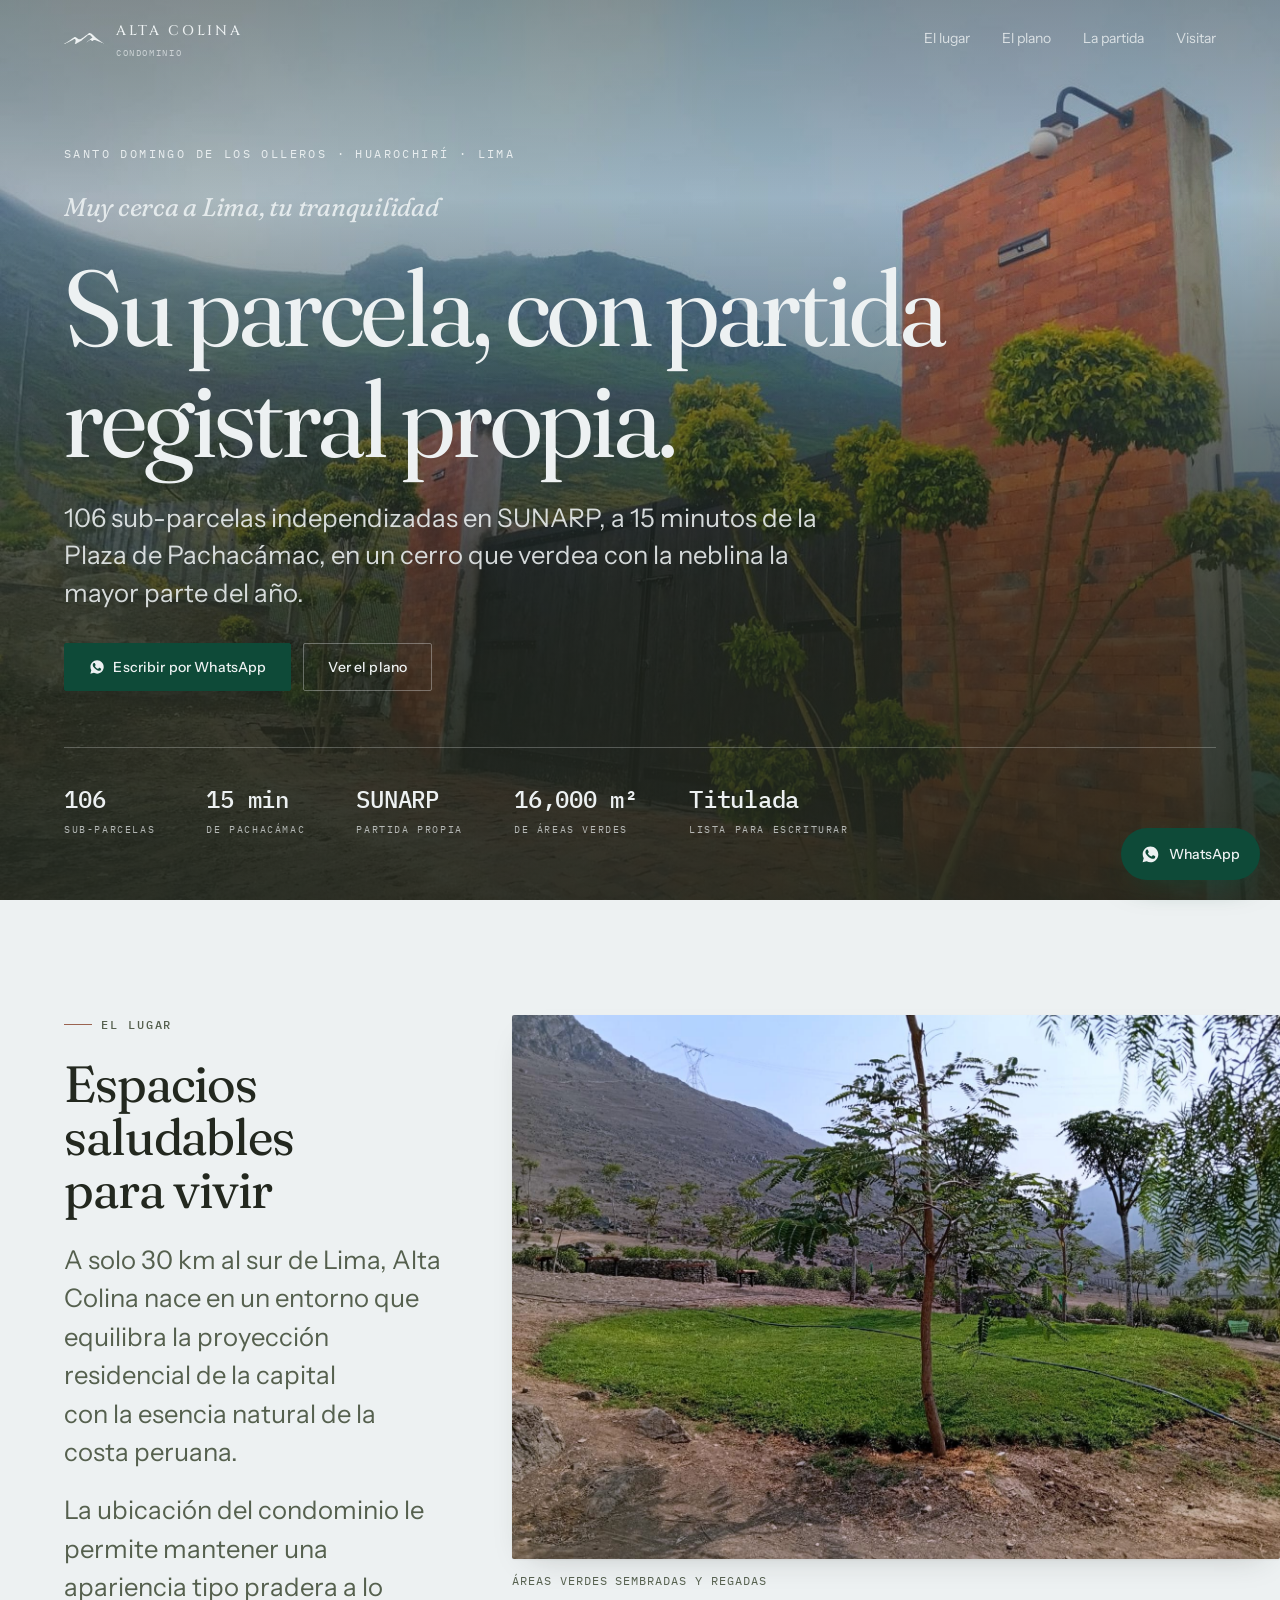
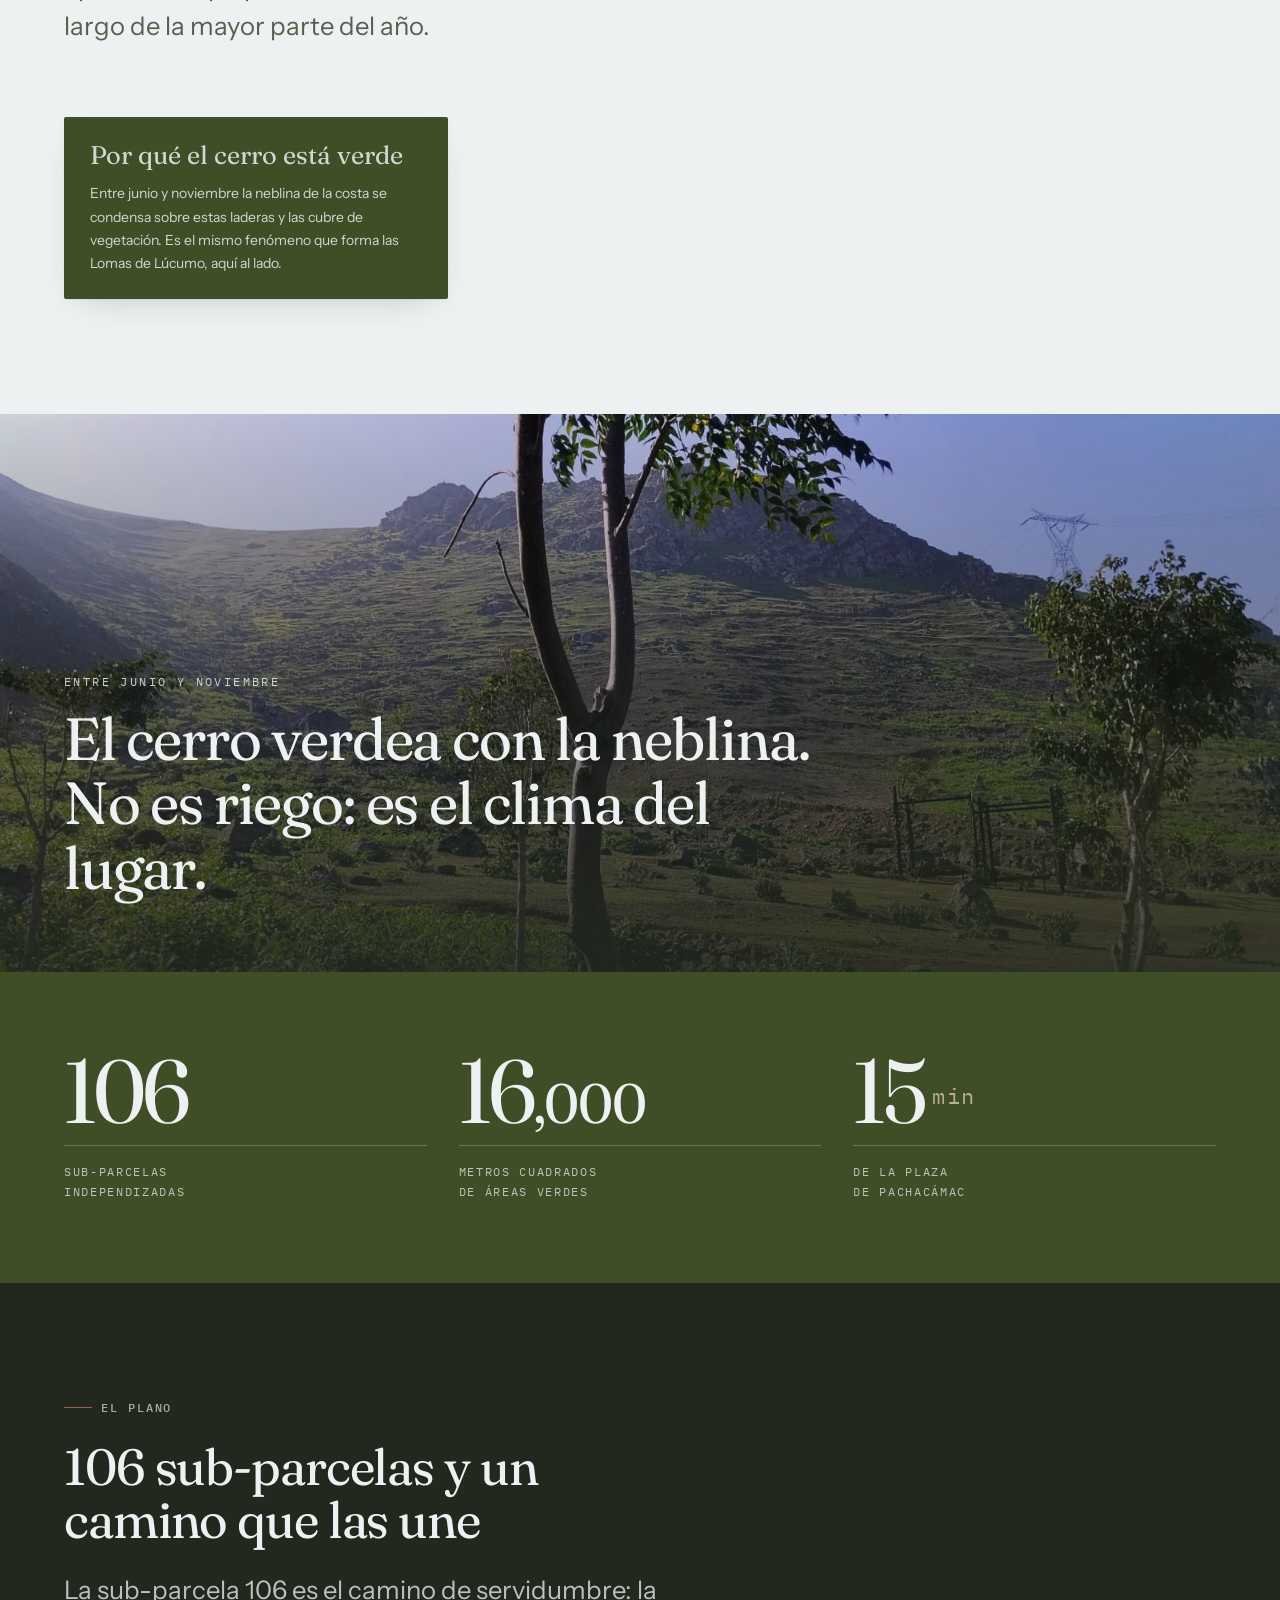
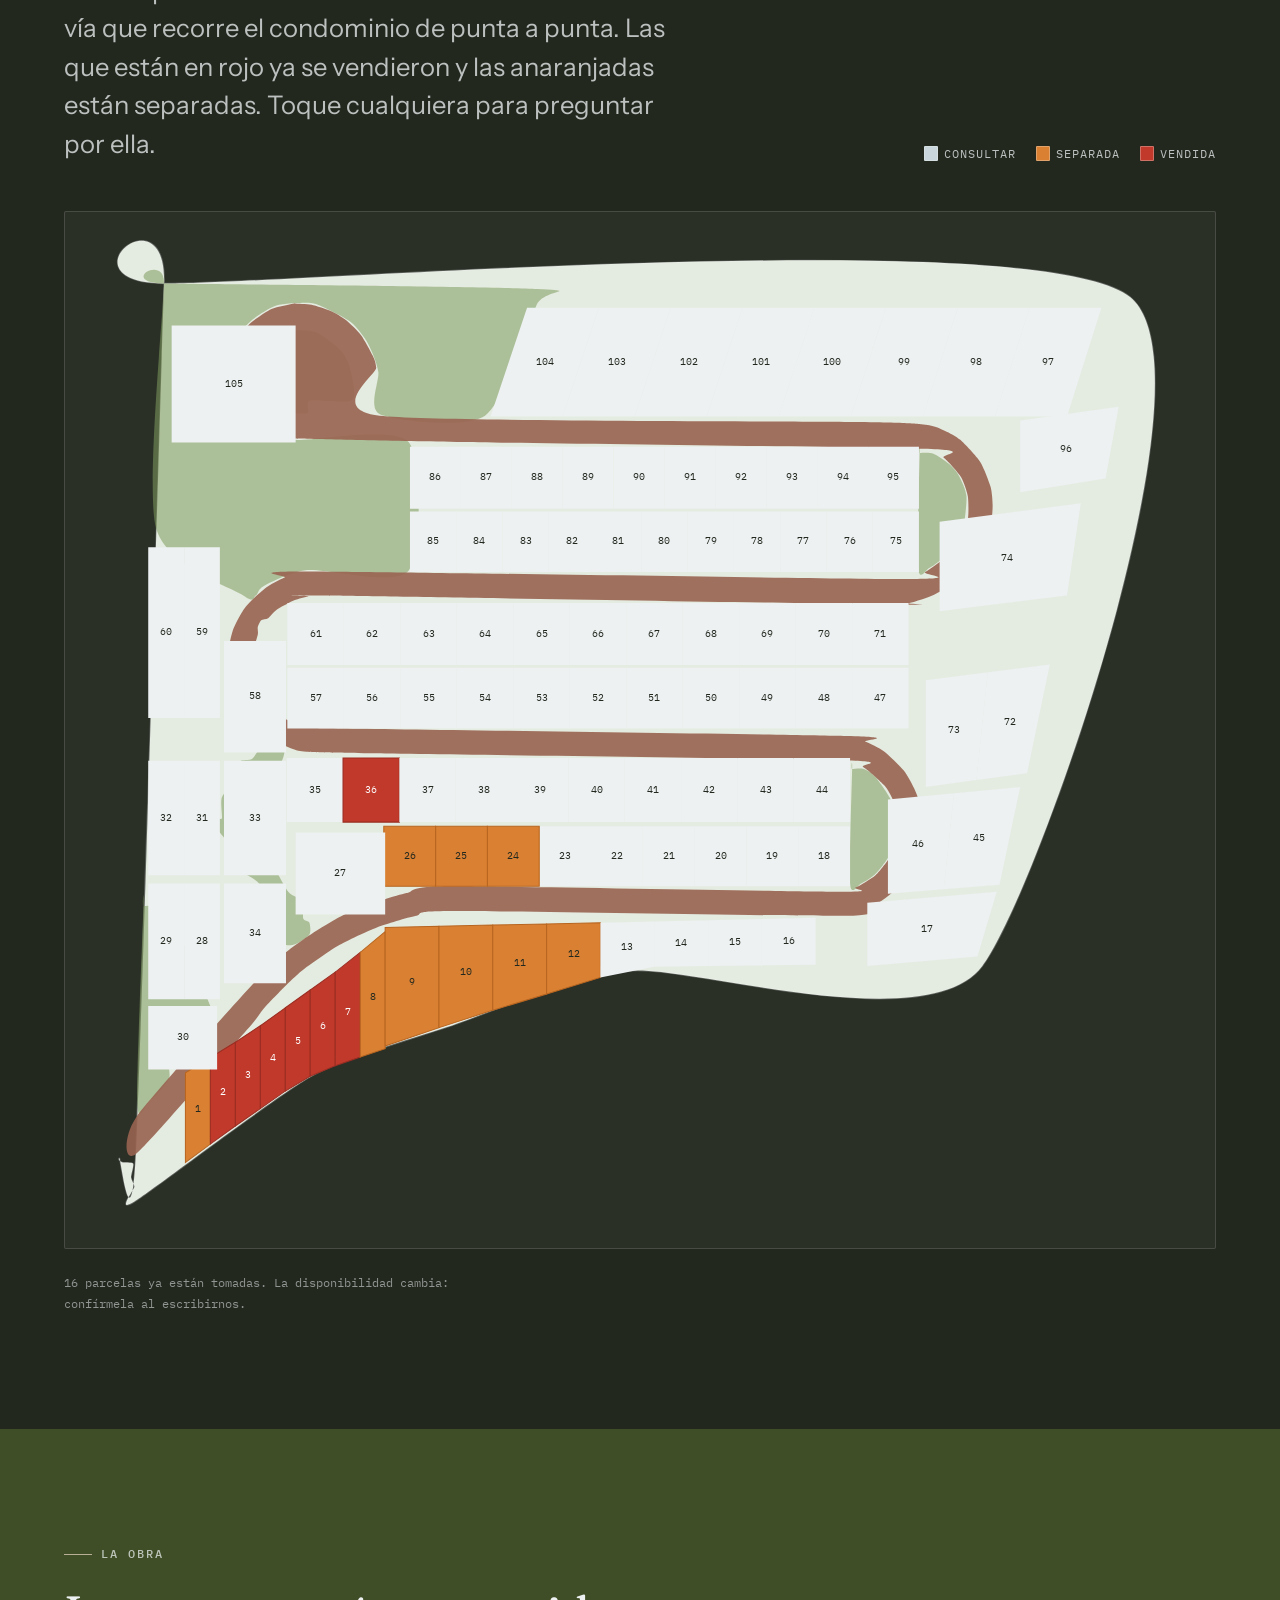
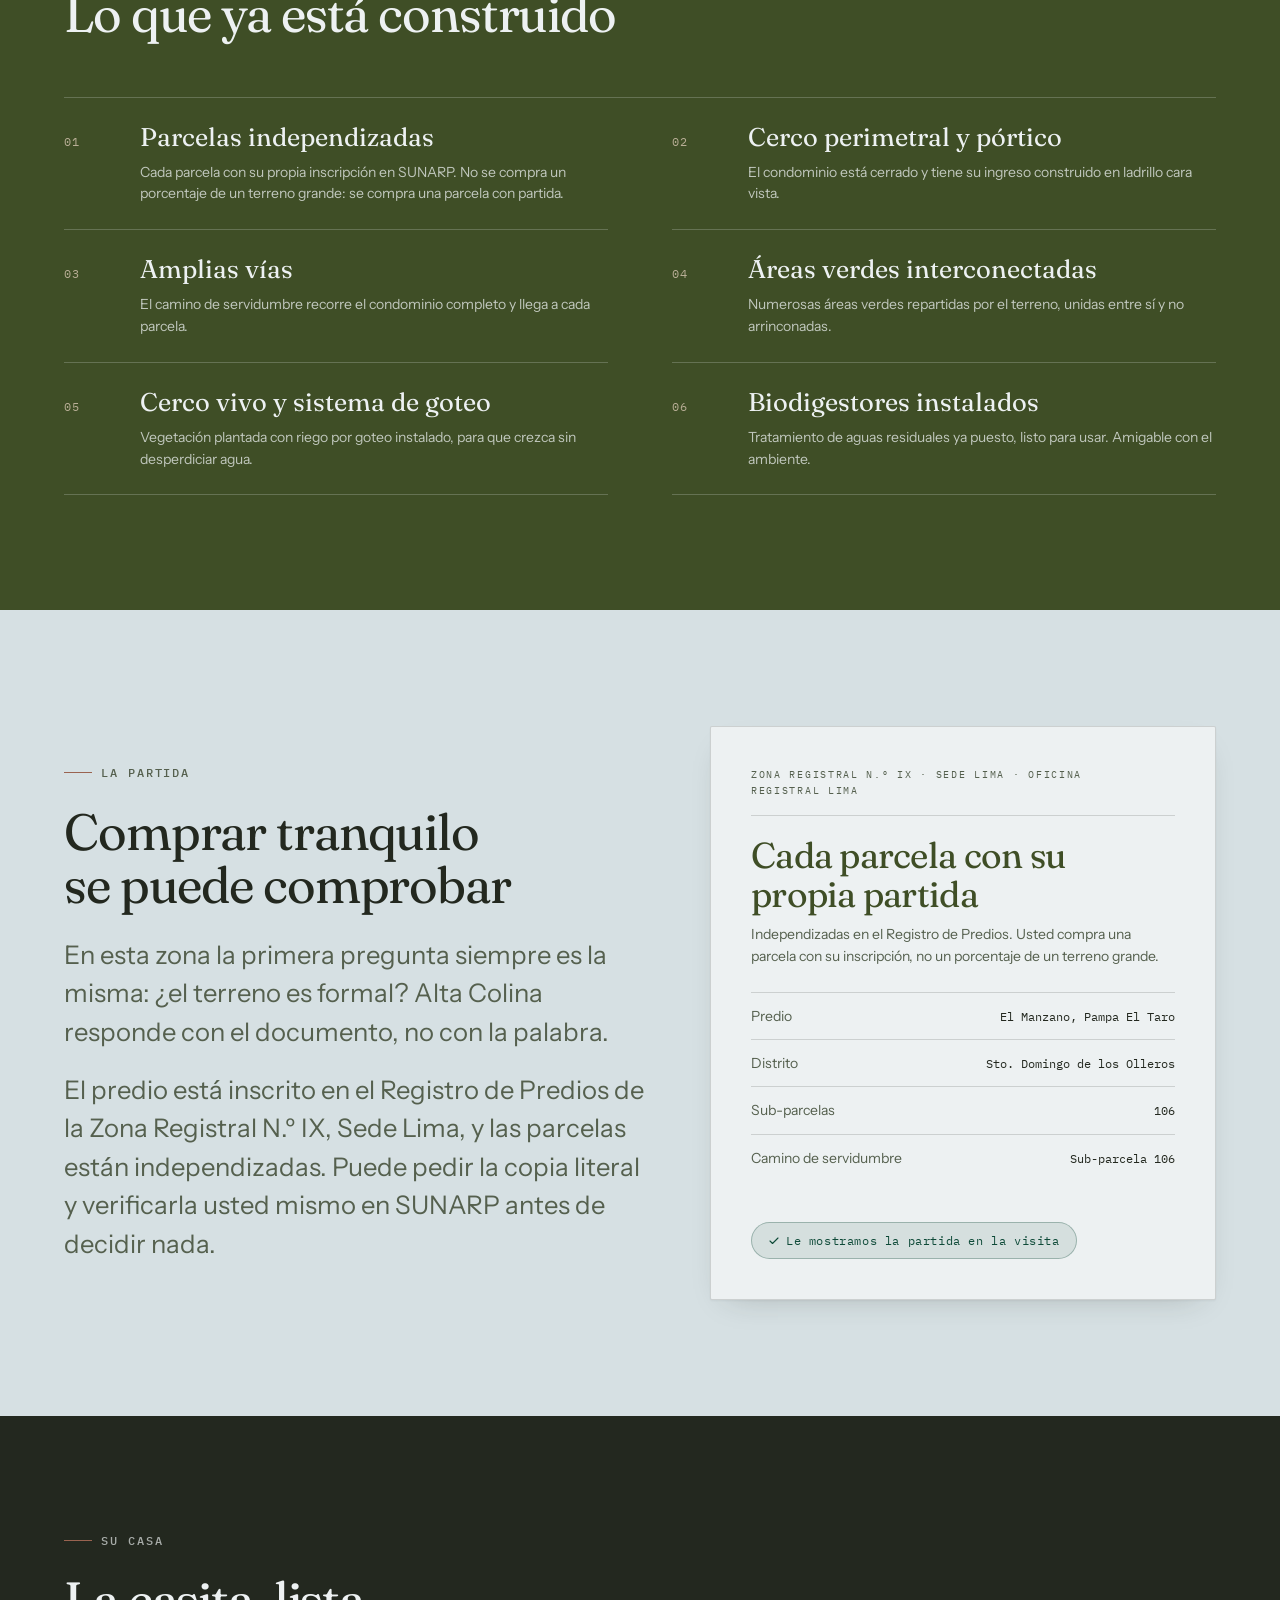
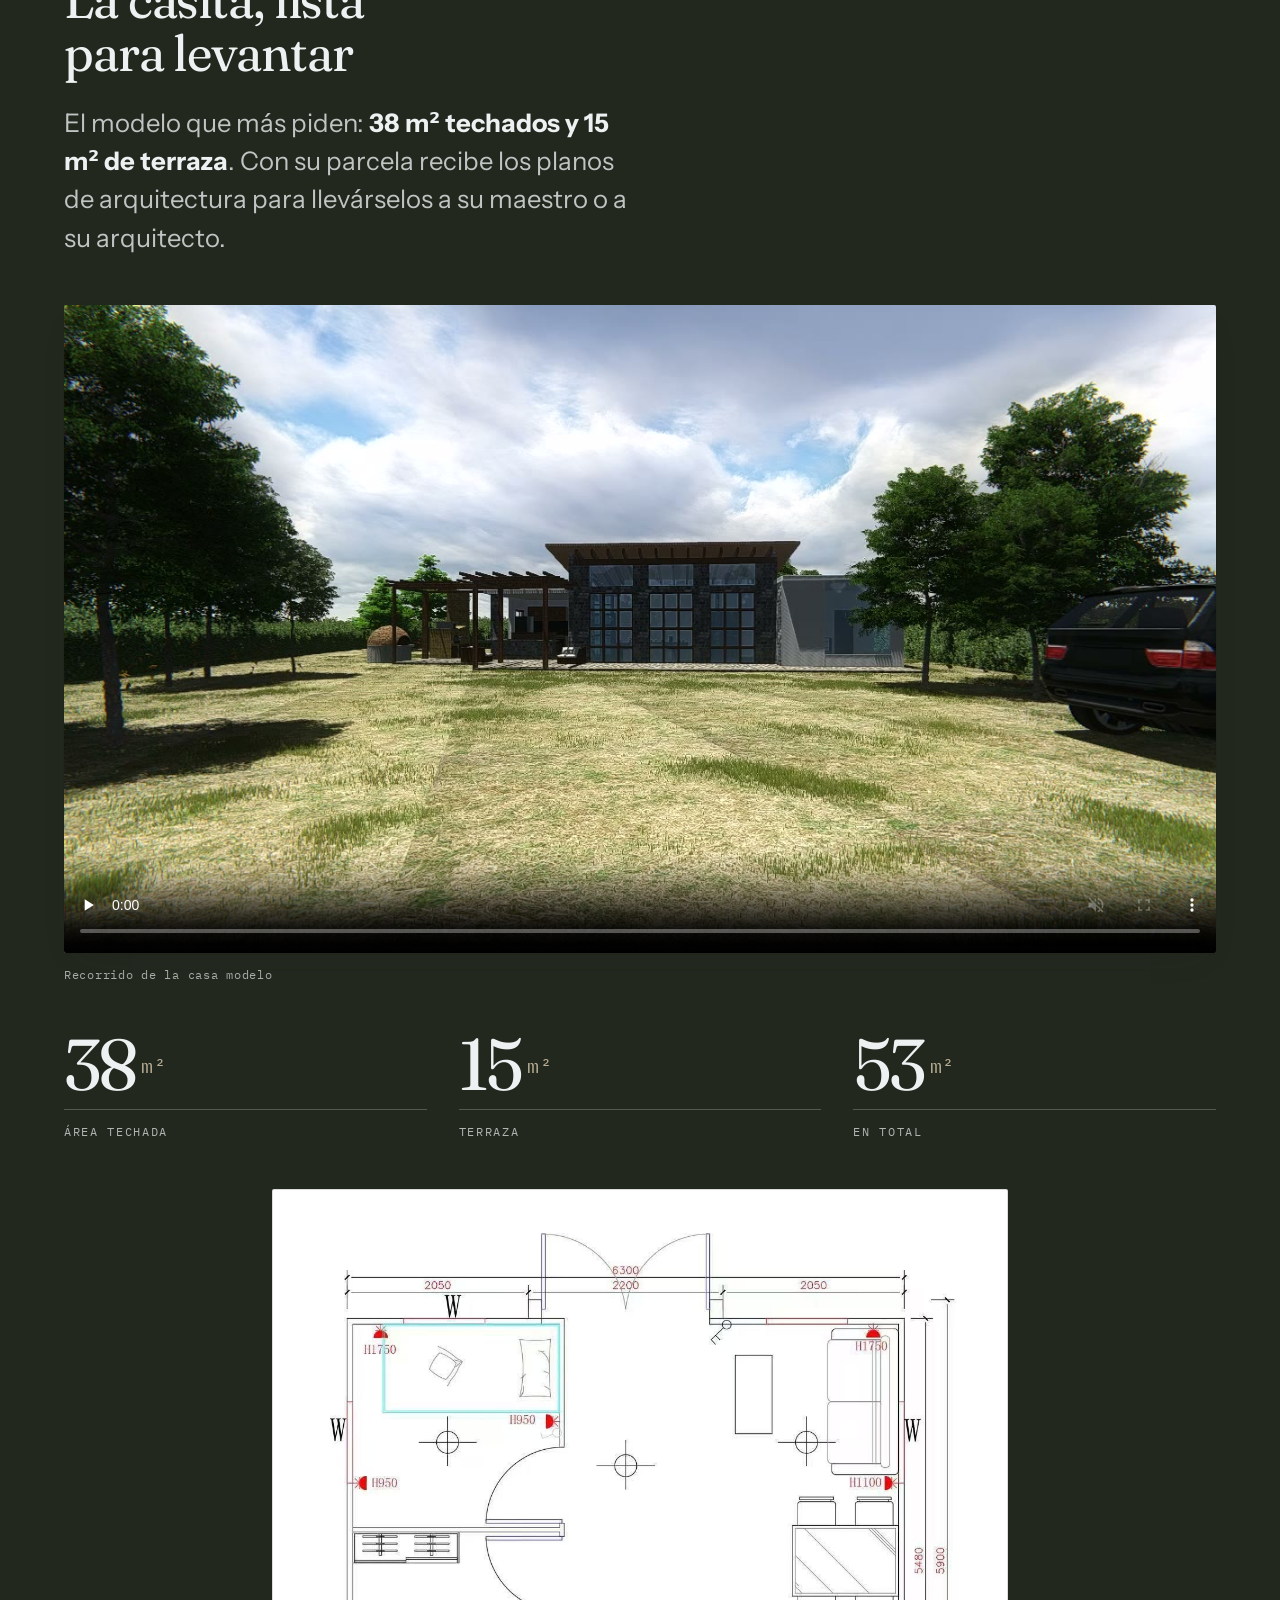
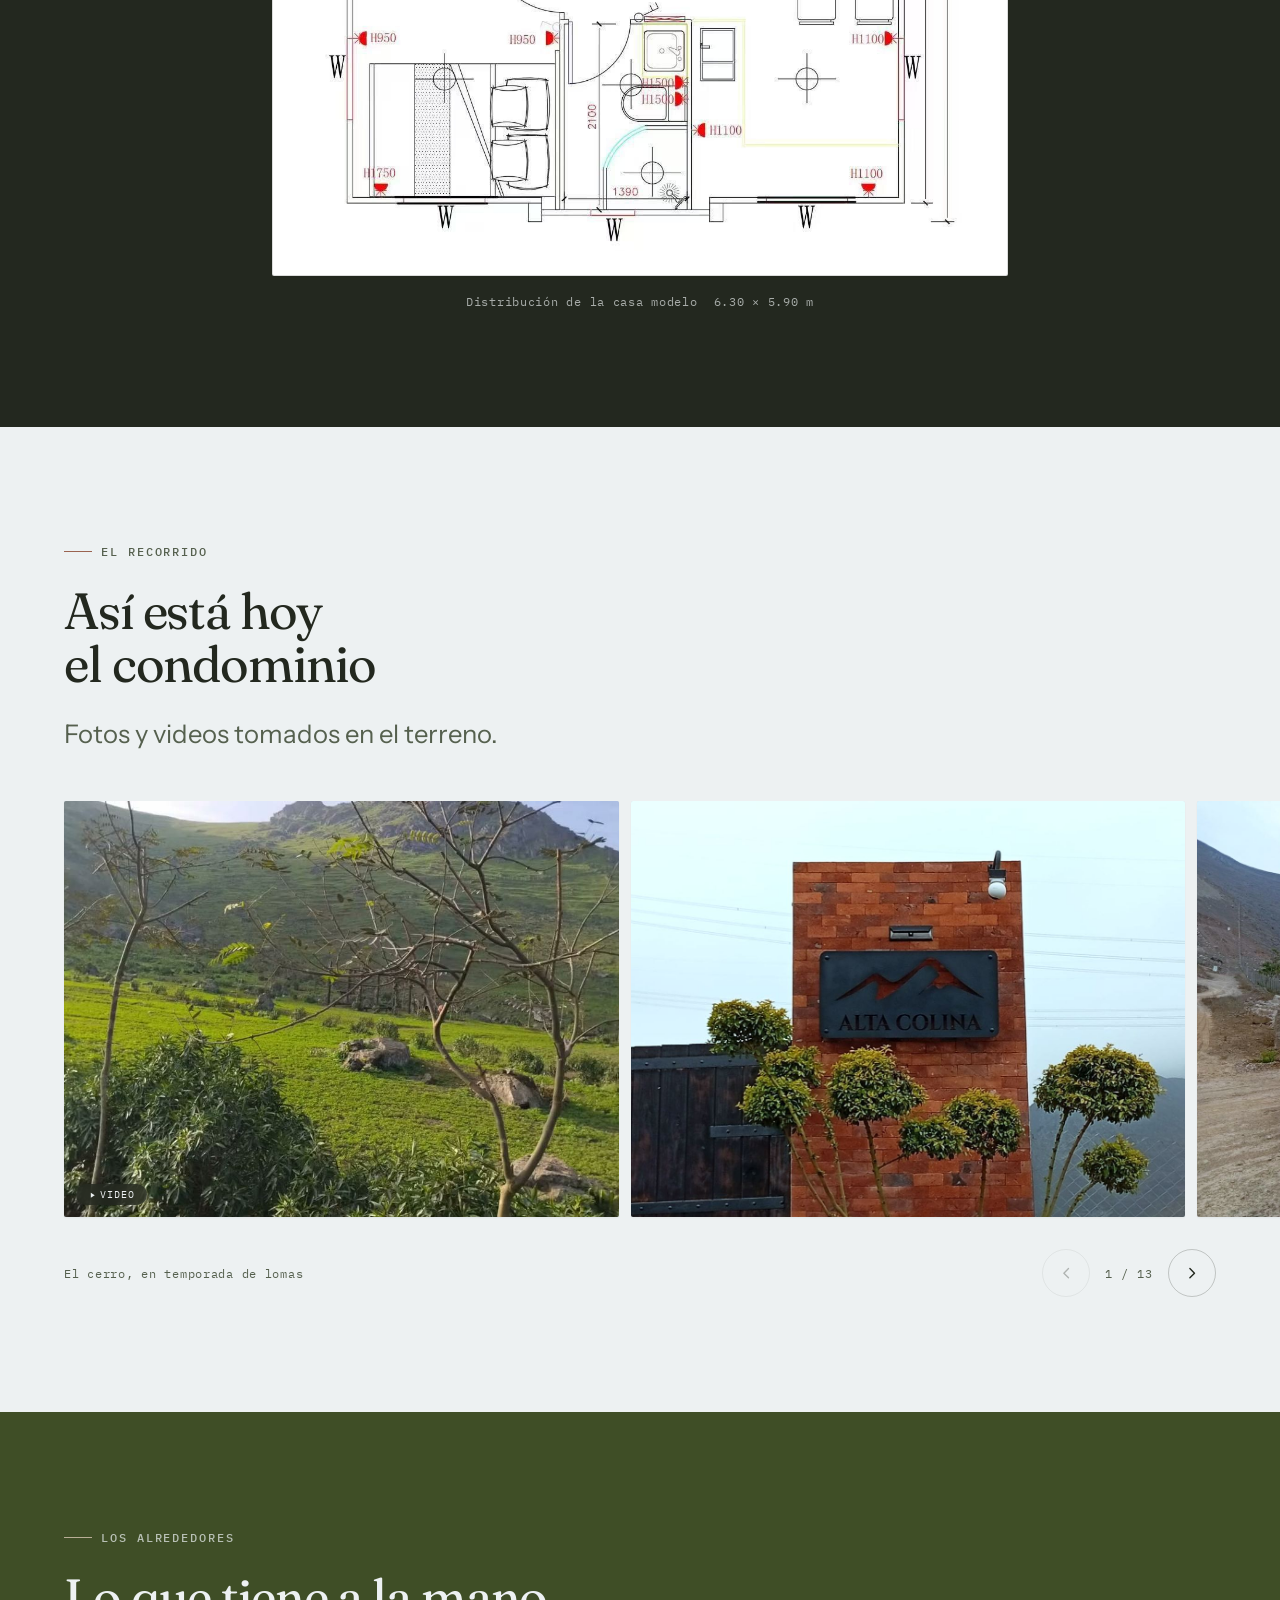
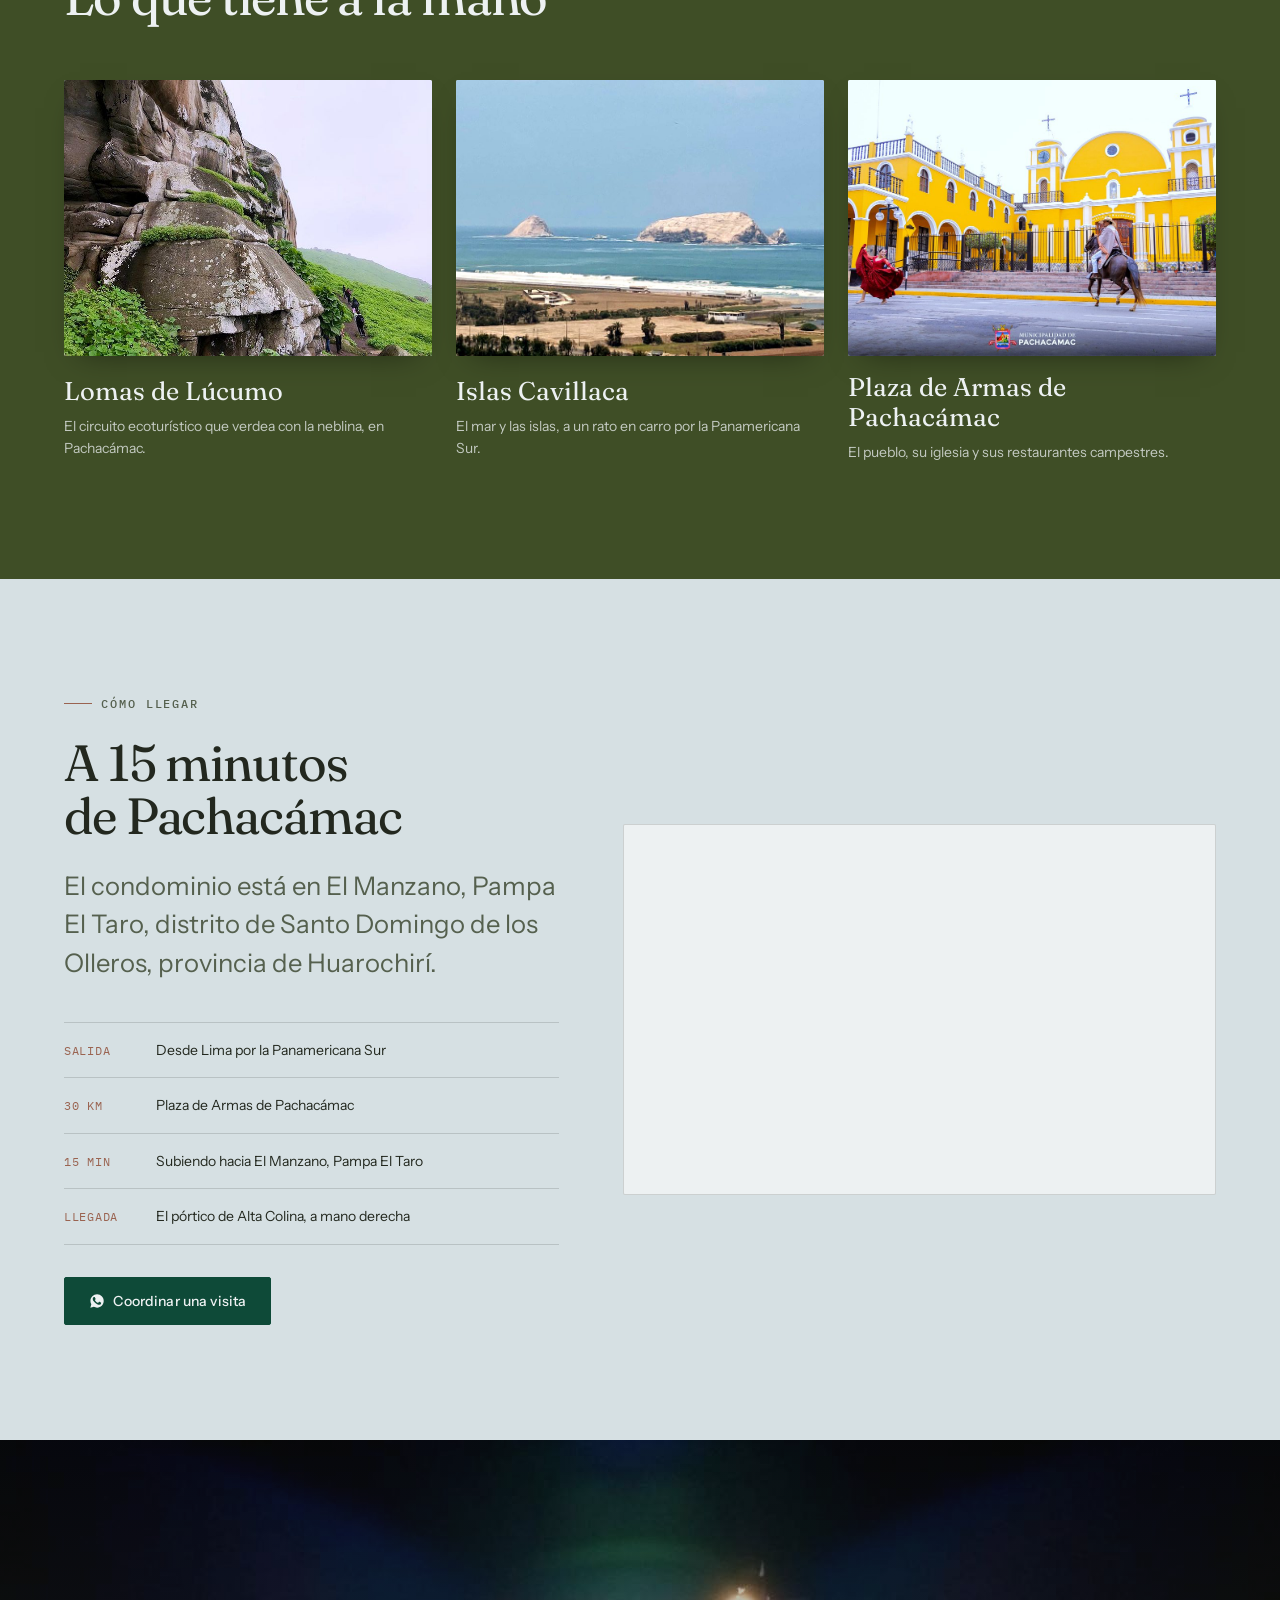
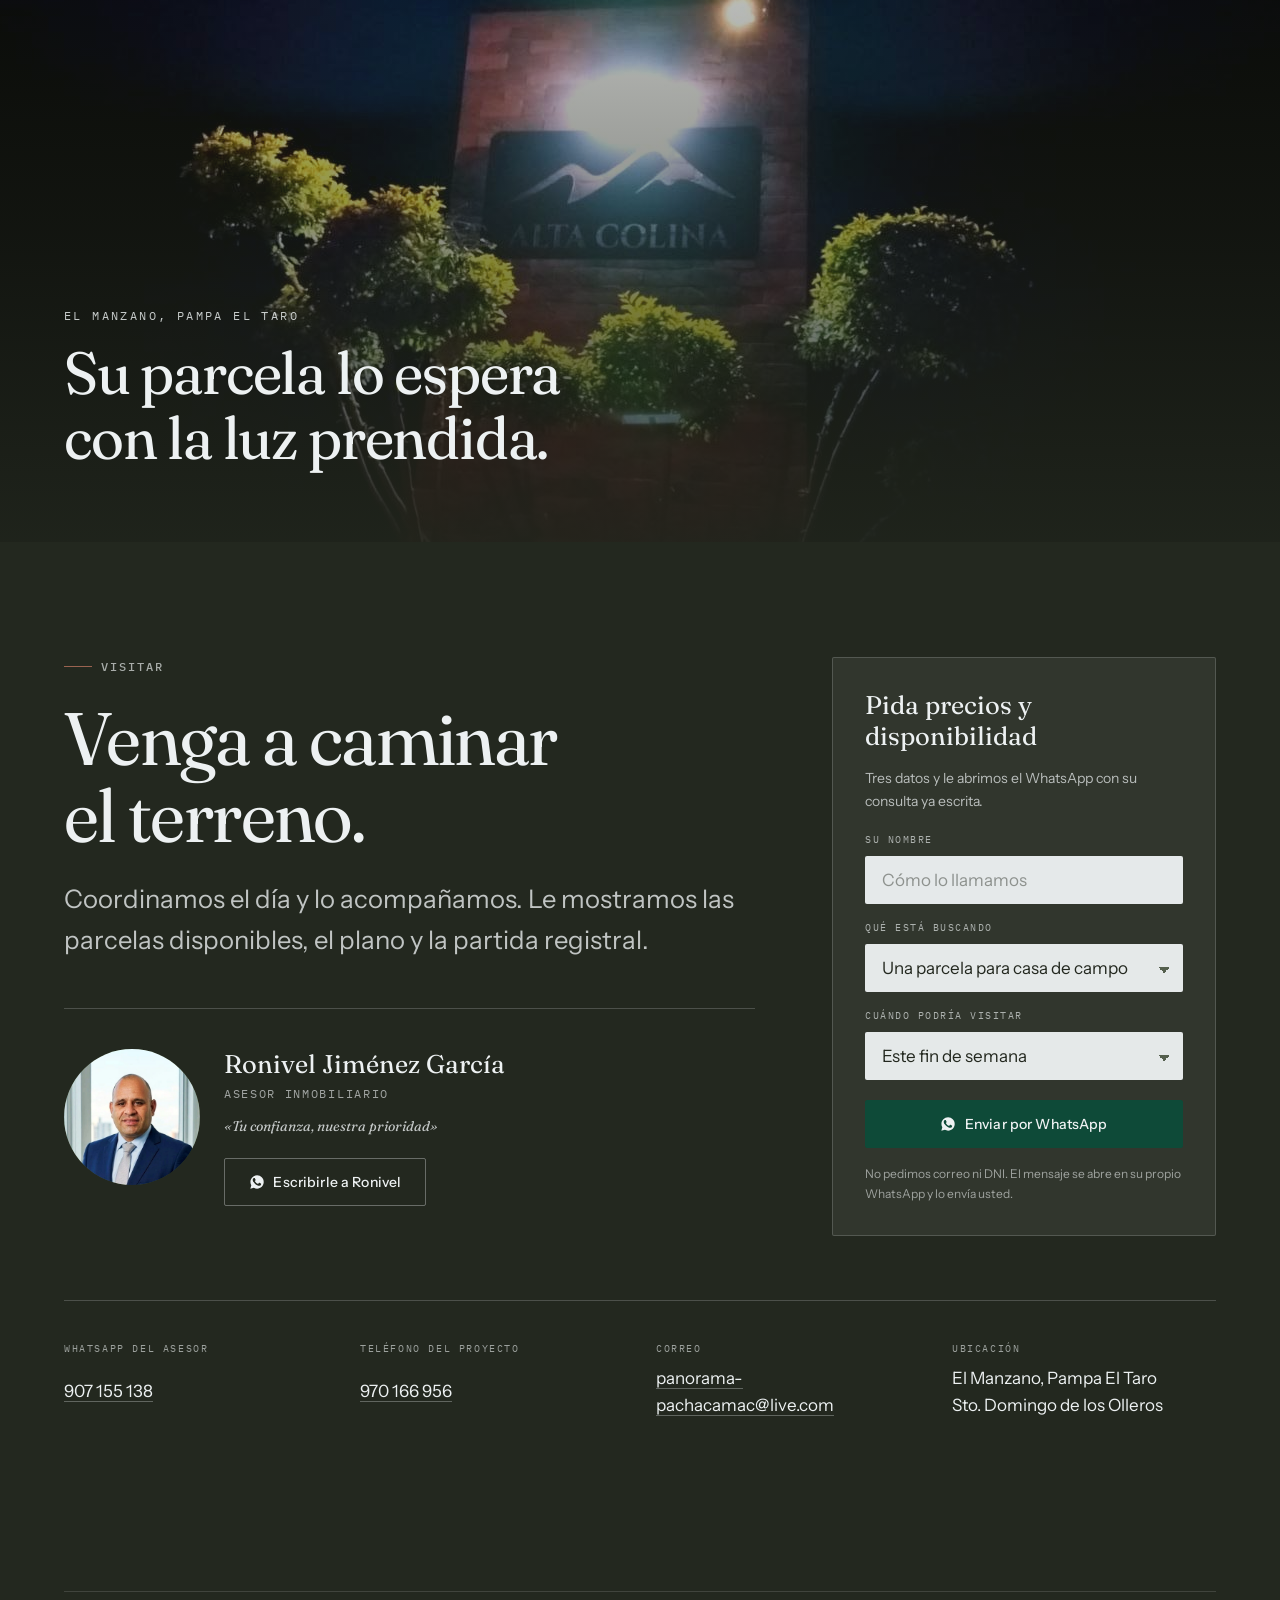
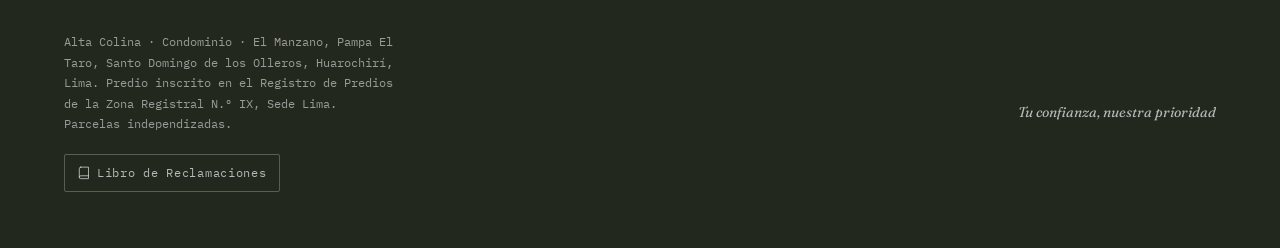
==== index.html @ dcd832ba "Tanda 0 del rediseno: nueve defectos que estaban en produccion Salieron de un analisis con 11 agente" ====
<!doctype html>
<html lang="es-PE">
<head>
<meta charset="utf-8">
<meta name="viewport" content="width=device-width, initial-scale=1">
<title>Alta Colina — Condominio · Parcelas a 15 minutos de Pachacámac</title>
<meta name="description" content="106 sub-parcelas independizadas en SUNARP, a 15 minutos de la Plaza de Pachacámac. Cerco perimetral, pórtico, áreas verdes, biodigestores y planos de arquitectura para su futura casa.">
<!-- OJO: cuando compren alta-colina.com y lo apunten aquí, cambiar estas cuatro
     direcciones y las del JSON-LD de abajo. Hoy el dominio no existe (no resuelve),
     y si apuntan ahí, al compartir el link no se ve la foto de vista previa. -->
<link rel="canonical" href="https://by0nder.github.io/alta-colina/">

<meta property="og:type" content="website">
<meta property="og:locale" content="es_PE">
<meta property="og:site_name" content="Alta Colina">
<meta property="og:title" content="Alta Colina — Su parcela con partida registral propia">
<meta property="og:description" content="106 sub-parcelas independizadas en SUNARP, a 15 minutos de la Plaza de Pachacámac. Cerco perimetral, pórtico, áreas verdes y biodigestores instalados.">
<meta property="og:url" content="https://by0nder.github.io/alta-colina/">
<meta property="og:image" content="https://by0nder.github.io/alta-colina/material/web/proyecto-portico-entrada.jpg">
<meta property="og:image:width" content="1440">
<meta property="og:image:height" content="1084">
<meta property="og:image:alt" content="Pórtico de ladrillo del condominio Alta Colina con el cerro verde de fondo">
<meta name="twitter:card" content="summary_large_image">

<link rel="icon" href="data:image/svg+xml,%3Csvg xmlns='http://www.w3.org/2000/svg' viewBox='0 0 32 32'%3E%3Crect width='32' height='32' fill='%230E4A38'/%3E%3Cpath d='M3 23 L11 12 L15 17 L21 8 L29 23 Z' fill='%23EDF1F2'/%3E%3C/svg%3E">

<link rel="preconnect" href="https://fonts.googleapis.com">
<link rel="preconnect" href="https://fonts.gstatic.com" crossorigin>
<link rel="stylesheet" href="https://fonts.googleapis.com/css2?family=Fraunces:opsz,wght,SOFT,WONK@9..144,400,0..100,0..1&family=Instrument+Sans:wght@400;500;600&family=IBM+Plex+Mono:wght@400;500&display=swap">
<link rel="stylesheet" href="https://fonts.googleapis.com/css2?family=Cinzel:wght@500&text=ALTCOIN%20&display=swap">
<link rel="stylesheet" href="assets/estilos.css">
</head>
<body>

<a class="saltar" href="#contenido">Saltar al contenido</a>

<header class="cabecera" id="cabecera">
  <a class="marca" href="#inicio">
    <span class="marca__cerro"><svg xmlns="http://www.w3.org/2000/svg" viewBox="0 0 984 271" fill="currentColor" aria-hidden="true" focusable="false"><path d="M626.0,0.0 C627.4,0.0 631.4,-0.6 635.0,0.0 C638.6,0.6 645.4,2.2 650.0,4.0 C654.6,5.8 662.2,9.9 666.0,12.0 C669.8,14.1 670.0,14.2 675.0,18.0 C680.0,21.8 688.5,27.7 699.0,37.0 C709.5,46.3 729.9,66.5 745.0,80.0 C760.1,93.5 779.5,110.8 800.0,127.0 C820.5,143.2 854.7,168.8 882.0,188.0 C909.3,207.2 967.1,244.8 982.0,255.0 C996.9,265.2 981.6,255.9 981.0,256.0 C980.4,256.1 981.8,257.1 978.0,256.0 C974.2,254.9 959.8,250.4 956.0,249.0 C952.2,247.6 955.9,248.1 953.0,247.0 C950.1,245.9 940.0,243.2 937.0,242.0 C934.0,240.8 933.8,239.3 933.0,239.0 C932.2,238.7 934.1,240.8 932.0,240.0 C929.9,239.2 921.7,235.1 919.0,234.0 C916.3,232.9 931.9,240.5 914.0,233.0 C896.1,225.5 820.5,192.6 800.0,184.0 C779.5,175.4 781.5,177.3 777.0,176.0 C772.5,174.7 771.4,175.4 770.0,175.0 C768.6,174.6 768.5,173.2 768.0,173.0 C767.5,172.8 768.8,174.3 767.0,174.0 C765.2,173.7 760.2,171.4 756.0,171.0 C751.8,170.6 742.0,170.8 739.0,171.0 C736.0,171.2 738.1,170.9 736.0,172.0 C733.9,173.1 728.8,175.2 725.0,178.0 C721.2,180.8 714.9,188.3 711.0,191.0 C707.1,193.7 702.1,195.2 699.0,196.0 C695.9,196.8 692.4,196.4 690.0,196.0 C687.6,195.6 686.9,196.0 683.0,193.0 C679.1,190.0 667.8,179.0 664.0,176.0 C660.2,173.0 659.6,173.6 658.0,173.0 C656.4,172.4 655.1,172.0 653.0,172.0 C650.9,172.0 647.5,171.8 644.0,173.0 C640.5,174.2 639.5,173.7 630.0,180.0 C620.5,186.3 591.4,207.8 581.0,215.0 C570.6,222.2 565.4,225.4 561.0,228.0 C556.6,230.6 534.9,246.9 552.0,232.0 C569.1,217.2 654.8,145.5 675.0,129.0 C695.2,112.5 684.0,124.2 687.0,122.0 C690.0,119.8 693.8,115.8 695.0,114.0 C696.2,112.2 696.6,112.8 695.0,110.0 C693.4,107.2 687.9,99.8 684.0,95.0 C680.1,90.2 674.4,83.7 669.0,78.0 C663.6,72.3 652.4,60.9 648.0,57.0 C643.6,53.1 643.0,53.3 640.0,52.0 C637.0,50.6 632.4,48.6 628.0,48.0 C623.6,47.4 616.1,47.2 611.0,48.0 C605.9,48.8 598.0,51.5 594.0,53.0 C590.0,54.5 588.5,55.3 584.0,58.0 C579.5,60.7 571.5,65.3 564.0,71.0 C556.5,76.7 544.2,87.0 534.0,96.0 C523.8,105.0 510.0,119.0 496.0,131.0 C482.1,143.0 452.9,166.6 441.0,176.0 C429.1,185.4 424.6,188.6 417.0,194.0 C409.4,199.4 399.9,205.8 390.0,212.0 C380.1,218.2 360.9,229.6 351.0,235.0 C341.1,240.4 328.4,245.8 324.0,248.0 C319.6,250.2 326.9,247.8 322.0,250.0 C317.1,252.2 299.4,260.0 291.0,263.0 C282.6,266.0 268.6,272.4 266.0,270.0 C263.4,267.6 272.8,250.9 274.0,247.0 C275.2,243.1 272.6,248.8 274.0,244.0 C275.4,239.2 281.4,221.9 283.0,215.0 C284.6,208.1 284.6,200.7 285.0,198.0 C285.4,195.3 285.9,200.2 286.0,197.0 C286.1,193.8 286.4,181.9 286.0,177.0 C285.6,172.1 284.1,167.0 283.0,164.0 C281.9,161.0 281.1,159.4 279.0,157.0 C276.9,154.6 271.6,149.7 269.0,148.0 C266.4,146.3 263.9,146.3 262.0,146.0 C260.1,145.7 259.3,145.2 256.0,146.0 C252.7,146.8 245.7,148.3 240.0,151.0 C234.3,153.7 226.2,158.8 218.0,164.0 C209.8,169.2 198.7,177.9 185.0,186.0 C171.3,194.1 136.0,213.2 127.0,218.0 C118.0,222.8 125.6,217.7 125.0,218.0 C124.4,218.3 125.4,218.8 123.0,220.0 C120.6,221.2 111.4,224.8 109.0,226.0 C106.6,227.2 107.6,227.7 107.0,228.0 C106.4,228.3 109.5,225.9 105.0,228.0 C100.5,230.1 86.3,237.8 77.0,242.0 C67.7,246.2 52.2,252.6 43.0,256.0 C33.9,259.4 22.5,263.2 16.0,265.0 C9.5,266.8 -2.2,270.7 0.0,268.0 C2.2,265.3 10.6,259.9 31.0,247.0 C51.4,234.1 104.1,202.7 136.0,182.0 C167.9,161.3 225.8,121.0 244.0,109.0 C262.1,97.0 252.5,103.2 257.0,102.0 C261.5,100.8 269.4,100.4 274.0,101.0 C278.6,101.6 282.8,103.5 288.0,106.0 C293.2,108.5 299.2,111.5 309.0,118.0 C318.8,124.4 344.6,143.6 353.0,149.0 C361.4,154.4 361.7,152.9 365.0,154.0 C368.3,155.1 372.0,155.7 375.0,156.0 C378.0,156.3 381.2,156.4 385.0,156.0 C388.8,155.6 397.3,153.8 400.0,153.0 C402.7,152.2 401.8,151.4 403.0,151.0 C404.2,150.6 403.2,152.2 408.0,150.0 C412.8,147.8 421.5,144.4 435.0,136.0 C448.5,127.6 479.9,106.8 498.0,94.0 C516.1,81.2 540.2,63.3 556.0,51.0 C571.8,38.7 594.1,19.0 603.0,12.0 C611.9,4.9 611.5,5.8 615.0,4.0 C618.5,2.2 624.4,0.6 626.0,0.0 C627.6,-0.6 624.6,0.0 626.0,0.0 Z"/></svg></span>
    <span>
      <span class="marca__nombre">ALTA COLINA</span>
      <span class="marca__bajada">CONDOMINIO</span>
    </span>
  </a>
  <nav class="navegacion" aria-label="Principal">
    <span class="navegacion__enlaces">
      <a href="#lugar">El lugar</a>
      <a href="#plano">El plano</a>
      <a href="#formalidad">La partida</a>
      <a href="#visita">Visitar</a>
    </span>
  </nav>
</header>

<main id="contenido">

<!-- ============================================================
     PORTADA
     ============================================================ -->
<section class="portada" id="inicio">
  <div class="portada__fondo">
    <img src="material/web/proyecto-portico-entrada.jpg"
         alt="Pórtico de ladrillo cara vista del condominio Alta Colina, con el cerro verde y la neblina de fondo"
         fetchpriority="high" decoding="async" width="1440" height="1084">
  </div>
  <div class="portada__velo"></div>

  <div class="portada__contenido">
    <p class="portada__rotulo">Santo Domingo de los Olleros · Huarochirí · Lima</p>
    <p class="portada__claim">Muy cerca a Lima, tu tranquilidad</p>
    <h1 class="portada__titular">Su parcela, con partida registral propia.</h1>
    <p class="portada__bajada">
      106 sub-parcelas independizadas en SUNARP, a 15 minutos de la Plaza de
      Pachacámac, en un cerro que verdea con la neblina la mayor parte del año.
    </p>

    <div class="portada__acciones">
      <a class="boton" data-wsp href="#" data-mensaje="Hola, vi su página web de Alta Colina y quisiera información sobre las parcelas.">
        <svg viewBox="0 0 24 24" fill="currentColor" aria-hidden="true"><path d="M12.04 2C6.58 2 2.13 6.45 2.13 11.91c0 1.75.46 3.45 1.32 4.95L2 22l5.25-1.38a9.9 9.9 0 0 0 4.79 1.22h.01c5.46 0 9.91-4.45 9.91-9.91S17.5 2 12.04 2Zm5.8 14.1c-.25.7-1.44 1.33-1.99 1.41-.53.08-1.2.11-1.94-.12a17.6 17.6 0 0 1-1.76-.65c-3.1-1.34-5.13-4.46-5.28-4.67-.16-.21-1.27-1.69-1.27-3.23 0-1.53.8-2.29 1.09-2.6.28-.31.62-.39.82-.39.21 0 .41 0 .59.01.19.01.44-.07.69.53.25.6.86 2.08.94 2.23.08.16.13.34.03.55-.11.21-.16.34-.31.52-.16.18-.33.4-.47.54-.16.15-.32.32-.14.63.18.31.8 1.32 1.72 2.14 1.18 1.05 2.18 1.38 2.49 1.53.31.16.49.13.67-.08.18-.21.77-.9.98-1.21.21-.31.41-.26.69-.16.28.1 1.77.84 2.08.99.31.16.51.23.59.36.08.13.08.75-.17 1.45Z"/></svg>
        Escribir por WhatsApp
      </a>
      <a class="boton boton--linea" href="#plano">Ver el plano</a>
    </div>

    <div class="cinta">
      <div class="cinta__dato">
        <span class="cinta__cifra">106</span>
        <span class="cinta__pie">Sub-parcelas</span>
      </div>
      <div class="cinta__dato">
        <span class="cinta__cifra">15 min</span>
        <span class="cinta__pie">De Pachacámac</span>
      </div>
      <div class="cinta__dato">
        <span class="cinta__cifra">SUNARP</span>
        <span class="cinta__pie">Partida propia</span>
      </div>
      <div class="cinta__dato">
        <span class="cinta__cifra">16,000 m²</span>
        <span class="cinta__pie">De áreas verdes</span>
      </div>
      <div class="cinta__dato">
        <span class="cinta__cifra">Titulada</span>
        <span class="cinta__pie">Lista para escriturar</span>
      </div>
    </div>
  </div>
</section>

<!-- ============================================================
     EL LUGAR
     ============================================================ -->
<section class="seccion lugar" id="lugar">
  <div class="envoltura lugar__reja">

    <div class="lugar__texto revela">
      <p class="rotulo">El lugar</p>
      <h2 class="titulo-seccion">Espacios saludables para vivir</h2>
      <div class="bajada">
        <p>
          A solo 30 km al sur de Lima, Alta Colina nace en un entorno que equilibra
          la proyección residencial de la capital con la esencia natural de la costa peruana.
        </p>
        <p>
          La ubicación del condominio le permite mantener una apariencia tipo pradera
          a lo largo de la mayor parte del año.
        </p>
      </div>
    </div>

    <!-- la foto se sale del margen hacia el borde de la pantalla -->
    <figure class="lugar__figura revela">
      <img src="material/web/proyecto-areas-verdes.jpg"
           alt="Área verde del condominio con grass sembrado y un árbol joven, con los cerros al fondo"
           loading="lazy" decoding="async" width="1600" height="1204">
      <figcaption>Áreas verdes sembradas y regadas</figcaption>
    </figure>

    <div class="lugar__nota revela">
      <p class="lugar__nota-titulo">Por qué el cerro está verde</p>
      <p>
        Entre junio y noviembre la neblina de la costa se condensa sobre estas laderas
        y las cubre de vegetación. Es el mismo fenómeno que forma las Lomas de Lúcumo,
        aquí al lado.
      </p>
    </div>

  </div>
</section>

<!-- ============================================================
     BANDA — la loma a sangre completa. Corta el ritmo de secciones
     apiladas y pone el argumento del lugar en grande.
     ============================================================ -->
<section class="banda" id="loma" aria-labelledby="loma-frase">
  <div class="banda__fondo">
    <img src="material/web/proyecto-cerro-verde.jpg"
         alt="El cerro del condominio cubierto de vegetación en temporada de lomas"
         loading="lazy" decoding="async">
  </div>
  <div class="banda__velo"></div>
  <div class="banda__contenido envoltura">
    <p class="banda__rotulo">Entre junio y noviembre</p>
    <p class="banda__frase" id="loma-frase">
      El cerro verdea con la neblina.<br>No es riego: es el clima del lugar.
    </p>
  </div>
</section>

<!-- ============================================================
     LAS CIFRAS — en este rubro los números son el argumento.
     Estaban diminutos en la cinta de la portada.
     ============================================================ -->
<section class="cifras" aria-label="El proyecto en números">
  <div class="envoltura cifras__fila">
    <div class="cifra">
      <span class="cifra__n">106</span>
      <span class="cifra__t">Sub-parcelas<br>independizadas</span>
    </div>
    <div class="cifra">
      <span class="cifra__n">16<span class="cifra__mil">,000</span></span>
      <span class="cifra__t">Metros cuadrados<br>de áreas verdes</span>
    </div>
    <div class="cifra">
      <span class="cifra__n">15<span class="cifra__u">min</span></span>
      <span class="cifra__t">De la Plaza<br>de Pachacámac</span>
    </div>
  </div>
</section>

<!-- ============================================================
     EL PLANO VIVO
     ============================================================ -->
<section class="seccion plano" id="plano">
  <div class="envoltura">
    <div class="plano__cabeza revela">
      <div>
        <p class="rotulo">El plano</p>
        <h2 class="titulo-seccion">106 sub-parcelas y un camino que las une</h2>
        <p class="bajada">
          La sub-parcela 106 es el camino de servidumbre: la vía que recorre el
          condominio de punta a punta. Las que están en rojo ya se vendieron y las
          anaranjadas están separadas. Toque cualquiera para preguntar por ella.
        </p>
      </div>
      <div class="leyenda" role="list">
        <span class="leyenda__item" role="listitem"><span class="leyenda__muestra" data-estado="disponible"></span>Consultar</span>
        <span class="leyenda__item" role="listitem"><span class="leyenda__muestra" data-estado="reservada"></span>Separada</span>
        <span class="leyenda__item" role="listitem"><span class="leyenda__muestra" data-estado="vendida"></span>Vendida</span>
      </div>
    </div>

    <div class="plano__lienzo revela">
      <div class="plano__marco" tabindex="0" role="group"
           aria-label="Plano del condominio: 105 parcelas. Use las flechas para recorrerlas y Enter para abrir una.">
        <svg class="plano__svg" id="plano-svg" viewBox="0 0 1600 1435"
             role="img" aria-label="Plano de lotización del condominio Alta Colina">
          <title>Plano de lotización — Alta Colina</title>
        </svg>
      </div>
      <p class="plano__pista" aria-hidden="true">Deslice para recorrer el plano</p>

      <div class="ficha" id="ficha" role="status" aria-live="polite" data-visible="no">
        <button class="ficha__cerrar" type="button" id="ficha-cerrar" aria-label="Cerrar ficha">✕</button>
        <div class="ficha__cabeza">
          <span class="ficha__num" id="ficha-num">—</span>
          <span class="ficha__estado" id="ficha-estado">—</span>
        </div>
        <div class="ficha__datos" id="ficha-datos"></div>
        <a class="boton ficha__wsp" id="ficha-wsp" href="#">
          <svg viewBox="0 0 24 24" fill="currentColor" aria-hidden="true"><path d="M12.04 2C6.58 2 2.13 6.45 2.13 11.91c0 1.75.46 3.45 1.32 4.95L2 22l5.25-1.38a9.9 9.9 0 0 0 4.79 1.22h.01c5.46 0 9.91-4.45 9.91-9.91S17.5 2 12.04 2Zm5.8 14.1c-.25.7-1.44 1.33-1.99 1.41-.53.08-1.2.11-1.94-.12a17.6 17.6 0 0 1-1.76-.65c-3.1-1.34-5.13-4.46-5.28-4.67-.16-.21-1.27-1.69-1.27-3.23 0-1.53.8-2.29 1.09-2.6.28-.31.62-.39.82-.39.21 0 .41 0 .59.01.19.01.44-.07.69.53.25.6.86 2.08.94 2.23.08.16.13.34.03.55-.11.21-.16.34-.31.52-.16.18-.33.4-.47.54-.16.15-.32.32-.14.63.18.31.8 1.32 1.72 2.14 1.18 1.05 2.18 1.38 2.49 1.53.31.16.49.13.67-.08.18-.21.77-.9.98-1.21.21-.31.41-.26.69-.16.28.1 1.77.84 2.08.99.31.16.51.23.59.36.08.13.08.75-.17 1.45Z"/></svg>
          Preguntar por esta parcela
        </a>
      </div>
    </div>

    <p class="plano__pie" id="plano-nota"></p>
  </div>
</section>

<!-- ============================================================
     QUÉ RECIBE
     ============================================================ -->
<section class="seccion recibe" id="obra">
  <div class="envoltura">
    <div class="revela">
      <p class="rotulo">La obra</p>
      <h2 class="titulo-seccion">Lo que ya está construido</h2>
    </div>

    <ul class="lista-obra">
      <li class="revela">
        <span class="lista-obra__n">01</span>
        <span>
          <span class="lista-obra__t">Parcelas independizadas</span>
          <span class="lista-obra__d">Cada parcela con su propia inscripción en SUNARP. No se compra un porcentaje de un terreno grande: se compra una parcela con partida.</span>
        </span>
      </li>
      <li class="revela">
        <span class="lista-obra__n">02</span>
        <span>
          <span class="lista-obra__t">Cerco perimetral y pórtico</span>
          <span class="lista-obra__d">El condominio está cerrado y tiene su ingreso construido en ladrillo cara vista.</span>
        </span>
      </li>
      <li class="revela">
        <span class="lista-obra__n">03</span>
        <span>
          <span class="lista-obra__t">Amplias vías</span>
          <span class="lista-obra__d">El camino de servidumbre recorre el condominio completo y llega a cada parcela.</span>
        </span>
      </li>
      <li class="revela">
        <span class="lista-obra__n">04</span>
        <span>
          <span class="lista-obra__t">Áreas verdes interconectadas</span>
          <span class="lista-obra__d">Numerosas áreas verdes repartidas por el terreno, unidas entre sí y no arrinconadas.</span>
        </span>
      </li>
      <li class="revela">
        <span class="lista-obra__n">05</span>
        <span>
          <span class="lista-obra__t">Cerco vivo y sistema de goteo</span>
          <span class="lista-obra__d">Vegetación plantada con riego por goteo instalado, para que crezca sin desperdiciar agua.</span>
        </span>
      </li>
      <li class="revela">
        <span class="lista-obra__n">06</span>
        <span>
          <span class="lista-obra__t">Biodigestores instalados</span>
          <span class="lista-obra__d">Tratamiento de aguas residuales ya puesto, listo para usar. Amigable con el ambiente.</span>
        </span>
      </li>
    </ul>
  </div>
</section>

<!-- ============================================================
     LA FORMALIDAD
     ============================================================ -->
<section class="seccion formalidad" id="formalidad">
  <div class="envoltura formalidad__cuerpo">
    <div class="revela">
      <p class="rotulo">La partida</p>
      <h2 class="titulo-seccion">Comprar tranquilo se puede comprobar</h2>
      <div class="bajada">
        <p>
          En esta zona la primera pregunta siempre es la misma: ¿el terreno es formal?
          Alta Colina responde con el documento, no con la palabra.
        </p>
        <p>
          El predio está inscrito en el Registro de Predios de la Zona Registral N.º IX,
          Sede Lima, y las parcelas están independizadas. Puede pedir la copia literal
          y verificarla usted mismo en SUNARP antes de decidir nada.
        </p>
      </div>
    </div>

    <div class="partida revela">
      <p class="partida__encabezado">Zona Registral N.º IX · Sede Lima · Oficina Registral Lima</p>
      <p class="partida__titular">Cada parcela con su propia partida</p>
      <p class="partida__glosa">
        Independizadas en el Registro de Predios. Usted compra una parcela con su
        inscripción, no un porcentaje de un terreno grande.
      </p>

      <dl class="partida__filas">
        <div class="partida__fila"><dt>Predio</dt><dd>El Manzano, Pampa El Taro</dd></div>
        <div class="partida__fila"><dt>Distrito</dt><dd>Sto. Domingo de los Olleros</dd></div>
        <div class="partida__fila"><dt>Sub-parcelas</dt><dd>106</dd></div>
        <div class="partida__fila"><dt>Camino de servidumbre</dt><dd>Sub-parcela 106</dd></div>
      </dl>

      <span class="sello">
        <svg viewBox="0 0 24 24" fill="none" stroke="currentColor" stroke-width="2.2" stroke-linecap="round" stroke-linejoin="round" aria-hidden="true"><path d="M20 6 9 17l-5-5"/></svg>
        Le mostramos la partida en la visita
      </span>
    </div>
  </div>
</section>

<!-- ============================================================
     SU CASA
     ============================================================ -->
<section class="seccion casa casa--oscura" id="casa">
  <div class="envoltura">
    <div class="revela">
      <p class="rotulo">Su casa</p>
      <h2 class="titulo-seccion">La casita, lista para levantar</h2>
      <p class="bajada">
        El modelo que más piden: <strong>38 m² techados y 15 m² de terraza</strong>.
        Con su parcela recibe los planos de arquitectura para llevárselos a su
        maestro o a su arquitecto.
      </p>
    </div>

    <!-- el recorrido en 3D vende mucho mas que un plano suelto -->
    <figure class="casa__video revela">
      <video src="material/web/video-casa-modelo.mp4"
             poster="material/web/video-casa-modelo-poster.jpg"
             controls muted loop playsinline preload="none"></video>
      <figcaption>Recorrido de la casa modelo</figcaption>
    </figure>

    <div class="casa__datos revela">
      <div class="casa__dato">
        <span class="casa__n">38<span class="casa__u">m²</span></span>
        <span class="casa__t">Área techada</span>
      </div>
      <div class="casa__dato">
        <span class="casa__n">15<span class="casa__u">m²</span></span>
        <span class="casa__t">Terraza</span>
      </div>
      <div class="casa__dato">
        <span class="casa__n">53<span class="casa__u">m²</span></span>
        <span class="casa__t">En total</span>
      </div>
    </div>

    <figure class="casa__plano revela">
      <img src="material/web/casa-planta-casita-38m2.jpg"
           alt="Plano de distribución de la casa modelo: dormitorio, baño, sala, comedor y cocina"
           loading="lazy" decoding="async">
      <figcaption>
        <span>Distribución de la casa modelo</span>
        <span>6.30 × 5.90 m</span>
      </figcaption>
    </figure>
  </div>
</section>

<!-- ============================================================
     RECORRIDO
     ============================================================ -->
<section class="seccion" id="recorrido">
  <div class="envoltura">
    <div class="revela">
      <p class="rotulo">El recorrido</p>
      <h2 class="titulo-seccion">Así está hoy el condominio</h2>
      <p class="bajada">Fotos y videos tomados en el terreno.</p>
    </div>
    <div class="carrusel revela">
      <div class="carrusel__tira" id="galeria" tabindex="0" role="region"
           aria-label="Fotos y videos del terreno. Se desliza de lado; con el teclado, use las flechas."></div>

      <div class="carrusel__mando">
        <p class="carrusel__leyenda" id="carrusel-leyenda"></p>
        <div class="carrusel__botones">
          <button class="carrusel__flecha" type="button" data-paso="-1" aria-label="Ver las anteriores">
            <svg viewBox="0 0 24 24" fill="none" stroke="currentColor" stroke-width="1.8"
                 stroke-linecap="round" stroke-linejoin="round" aria-hidden="true"><path d="M15 18l-6-6 6-6"/></svg>
          </button>
          <span class="carrusel__cuenta" id="carrusel-cuenta" aria-live="polite"></span>
          <button class="carrusel__flecha" type="button" data-paso="1" aria-label="Ver las siguientes">
            <svg viewBox="0 0 24 24" fill="none" stroke="currentColor" stroke-width="1.8"
                 stroke-linecap="round" stroke-linejoin="round" aria-hidden="true"><path d="M9 18l6-6-6-6"/></svg>
          </button>
        </div>
      </div>
    </div>
  </div>
</section>

<!-- ============================================================
     LOS ALREDEDORES
     ============================================================ -->
<section class="seccion alrededores--verde" id="alrededores">
  <div class="envoltura">
    <div class="revela">
      <p class="rotulo">Los alrededores</p>
      <h2 class="titulo-seccion">Lo que tiene a la mano</h2>
    </div>

    <div class="alrededores__grilla">
      <figure class="vecino revela">
        <div class="vecino__foto">
          <img src="material/web/alrededores-lomas-de-lucumo.jpg"
               alt="Formación rocosa cubierta de vegetación en las Lomas de Lúcumo"
               loading="lazy" decoding="async">
        </div>
        <figcaption>
          <span class="vecino__nombre">Lomas de Lúcumo</span>
          <span class="vecino__glosa">El circuito ecoturístico que verdea con la neblina, en Pachacámac.</span>
        </figcaption>
      </figure>

      <figure class="vecino revela">
        <div class="vecino__foto">
          <img src="material/web/alrededores-islas-cavillaca.jpg"
               alt="Vista de las islas Cavillaca desde la costa"
               loading="lazy" decoding="async">
        </div>
        <figcaption>
          <span class="vecino__nombre">Islas Cavillaca</span>
          <span class="vecino__glosa">El mar y las islas, a un rato en carro por la Panamericana Sur.</span>
        </figcaption>
      </figure>

      <figure class="vecino revela">
        <div class="vecino__foto">
          <img src="material/web/alrededores-plaza-pachacamac.jpg"
               alt="Plaza de Armas de Pachacámac con su iglesia amarilla"
               loading="lazy" decoding="async">
        </div>
        <figcaption>
          <span class="vecino__nombre">Plaza de Armas de Pachacámac</span>
          <span class="vecino__glosa">El pueblo, su iglesia y sus restaurantes campestres.</span>
        </figcaption>
      </figure>
    </div>
  </div>
</section>

<!-- ============================================================
     CÓMO LLEGAR
     ============================================================ -->
<section class="seccion llegar" id="llegar">
  <div class="envoltura llegar__cuerpo">
    <div class="revela">
      <p class="rotulo">Cómo llegar</p>
      <h2 class="titulo-seccion">A 15 minutos de Pachacámac</h2>
      <p class="bajada">
        El condominio está en El Manzano, Pampa El Taro, distrito de Santo Domingo
        de los Olleros, provincia de Huarochirí.
      </p>
      <ul class="ruta">
        <li><span class="ruta__km">SALIDA</span><span>Desde Lima por la Panamericana Sur</span></li>
        <li><span class="ruta__km">30 KM</span><span>Plaza de Armas de Pachacámac</span></li>
        <li><span class="ruta__km">15 MIN</span><span>Subiendo hacia El Manzano, Pampa El Taro</span></li>
        <li><span class="ruta__km">LLEGADA</span><span>El pórtico de Alta Colina, a mano derecha</span></li>
      </ul>
      <div class="portada__acciones llegar__acciones">
        <a class="boton" data-wsp href="#" data-mensaje="Hola, vi su página web de Alta Colina y quisiera coordinar una visita al condominio.">
          <svg viewBox="0 0 24 24" fill="currentColor" aria-hidden="true"><path d="M12.04 2C6.58 2 2.13 6.45 2.13 11.91c0 1.75.46 3.45 1.32 4.95L2 22l5.25-1.38a9.9 9.9 0 0 0 4.79 1.22h.01c5.46 0 9.91-4.45 9.91-9.91S17.5 2 12.04 2Zm5.8 14.1c-.25.7-1.44 1.33-1.99 1.41-.53.08-1.2.11-1.94-.12a17.6 17.6 0 0 1-1.76-.65c-3.1-1.34-5.13-4.46-5.28-4.67-.16-.21-1.27-1.69-1.27-3.23 0-1.53.8-2.29 1.09-2.6.28-.31.62-.39.82-.39.21 0 .41 0 .59.01.19.01.44-.07.69.53.25.6.86 2.08.94 2.23.08.16.13.34.03.55-.11.21-.16.34-.31.52-.16.18-.33.4-.47.54-.16.15-.32.32-.14.63.18.31.8 1.32 1.72 2.14 1.18 1.05 2.18 1.38 2.49 1.53.31.16.49.13.67-.08.18-.21.77-.9.98-1.21.21-.31.41-.26.69-.16.28.1 1.77.84 2.08.99.31.16.51.23.59.36.08.13.08.75-.17 1.45Z"/></svg>
          Coordinar una visita
        </a>
      </div>
    </div>

    <div class="llegar__visual revela">
    <div class="mapa">
      <iframe
        title="Ubicación de Alta Colina en el mapa"
        src="https://www.google.com/maps?q=Santo+Domingo+de+los+Olleros,+Huarochir%C3%AD,+Lima&output=embed"
        loading="lazy" referrerpolicy="no-referrer-when-downgrade"></iframe>
    </div>
    </div>
  </div>
</section>


<!-- ============================================================
     BANDA — el letrero de noche, antes del cierre.
     ============================================================ -->
<section class="banda banda--alta" id="noche" aria-labelledby="noche-frase">
  <div class="banda__fondo">
    <img src="material/web/proyecto-letrero-noche.jpg"
         alt="El letrero de Alta Colina iluminado de noche"
         loading="lazy" decoding="async">
  </div>
  <div class="banda__velo"></div>
  <div class="banda__contenido envoltura">
    <p class="banda__rotulo">El Manzano, Pampa El Taro</p>
    <p class="banda__frase" id="noche-frase">
      Su parcela lo espera<br>con la luz prendida.
    </p>
  </div>
</section>

<!-- ============================================================
     VISITA
     ============================================================ -->
<section class="seccion visita" id="visita">
  <div class="envoltura">
    <div class="visita__cuerpo">

      <div class="revela">
        <p class="rotulo">Visitar</p>
        <h2 class="visita__titular">Venga a caminar el terreno.</h2>
        <p class="visita__bajada">
          Coordinamos el día y lo acompañamos. Le mostramos las parcelas disponibles,
          el plano y la partida registral.
        </p>

        <!-- quién atiende: en este rubro, poner cara vale más que cualquier promesa -->
        <div class="asesor">
          <div class="asesor__retrato" id="asesor-retrato" data-iniciales="RJ"></div>
          <div class="asesor__ficha">
            <p class="asesor__nombre">Ronivel Jiménez García</p>
            <p class="asesor__cargo">Asesor inmobiliario</p>
            <p class="asesor__lema">«Tu confianza, nuestra prioridad»</p>
            <a class="boton boton--linea asesor__wsp" data-wsp href="#"
               data-mensaje="Hola Ronivel, vi su página web de Alta Colina y quisiera coordinar una visita al proyecto.">
              <svg viewBox="0 0 24 24" fill="currentColor" aria-hidden="true"><path d="M12.04 2C6.58 2 2.13 6.45 2.13 11.91c0 1.75.46 3.45 1.32 4.95L2 22l5.25-1.38a9.9 9.9 0 0 0 4.79 1.22h.01c5.46 0 9.91-4.45 9.91-9.91S17.5 2 12.04 2Zm5.8 14.1c-.25.7-1.44 1.33-1.99 1.41-.53.08-1.2.11-1.94-.12a17.6 17.6 0 0 1-1.76-.65c-3.1-1.34-5.13-4.46-5.28-4.67-.16-.21-1.27-1.69-1.27-3.23 0-1.53.8-2.29 1.09-2.6.28-.31.62-.39.82-.39.21 0 .41 0 .59.01.19.01.44-.07.69.53.25.6.86 2.08.94 2.23.08.16.13.34.03.55-.11.21-.16.34-.31.52-.16.18-.33.4-.47.54-.16.15-.32.32-.14.63.18.31.8 1.32 1.72 2.14 1.18 1.05 2.18 1.38 2.49 1.53.31.16.49.13.67-.08.18-.21.77-.9.98-1.21.21-.31.41-.26.69-.16.28.1 1.77.84 2.08.99.31.16.51.23.59.36.08.13.08.75-.17 1.45Z"/></svg>
              Escribirle a Ronivel
            </a>
          </div>
        </div>
      </div>

      <div class="revela">
        <form class="peticion" id="pedir-info" novalidate>
          <p class="peticion__titulo">Pida precios y disponibilidad</p>
          <p class="peticion__glosa">
            Tres datos y le abrimos el WhatsApp con su consulta ya escrita.
          </p>

          <label class="campo">
            <span class="campo__nombre">Su nombre</span>
            <input class="campo__caja" type="text" name="nombre" autocomplete="name"
                   placeholder="Cómo lo llamamos">
          </label>

          <label class="campo">
            <span class="campo__nombre">Qué está buscando</span>
            <select class="campo__caja" name="interes">
              <option value="una parcela para casa de campo">Una parcela para casa de campo</option>
              <option value="una parcela como inversión">Una parcela como inversión</option>
              <option value="varias parcelas juntas">Varias parcelas juntas</option>
              <option value="todavía estoy averiguando">Todavía estoy averiguando</option>
            </select>
          </label>

          <label class="campo">
            <span class="campo__nombre">Cuándo podría visitar</span>
            <select class="campo__caja" name="cuando">
              <option value="este fin de semana">Este fin de semana</option>
              <option value="el próximo fin de semana">El próximo fin de semana</option>
              <option value="entre semana">Entre semana</option>
              <option value="todavía no lo sé">Todavía no lo sé</option>
            </select>
          </label>

          <button class="boton peticion__enviar" type="submit">
            <svg viewBox="0 0 24 24" fill="currentColor" aria-hidden="true"><path d="M12.04 2C6.58 2 2.13 6.45 2.13 11.91c0 1.75.46 3.45 1.32 4.95L2 22l5.25-1.38a9.9 9.9 0 0 0 4.79 1.22h.01c5.46 0 9.91-4.45 9.91-9.91S17.5 2 12.04 2Zm5.8 14.1c-.25.7-1.44 1.33-1.99 1.41-.53.08-1.2.11-1.94-.12a17.6 17.6 0 0 1-1.76-.65c-3.1-1.34-5.13-4.46-5.28-4.67-.16-.21-1.27-1.69-1.27-3.23 0-1.53.8-2.29 1.09-2.6.28-.31.62-.39.82-.39.21 0 .41 0 .59.01.19.01.44-.07.69.53.25.6.86 2.08.94 2.23.08.16.13.34.03.55-.11.21-.16.34-.31.52-.16.18-.33.4-.47.54-.16.15-.32.32-.14.63.18.31.8 1.32 1.72 2.14 1.18 1.05 2.18 1.38 2.49 1.53.31.16.49.13.67-.08.18-.21.77-.9.98-1.21.21-.31.41-.26.69-.16.28.1 1.77.84 2.08.99.31.16.51.23.59.36.08.13.08.75-.17 1.45Z"/></svg>
            Enviar por WhatsApp
          </button>

          <p class="peticion__nota" id="pedir-info-listo" role="status" hidden>
            Se abrió WhatsApp con su mensaje. Si no se abrió, escríbanos al 907 155 138.
          </p>
          <p class="peticion__nota">
            No pedimos correo ni DNI. El mensaje se abre en su propio WhatsApp y lo envía usted.
          </p>
        </form>
      </div>

    </div>

    <dl class="canales revela">
      <div class="canal">
        <dt>WhatsApp del asesor</dt>
        <dd><a href="tel:+51907155138">907 155 138</a></dd>
      </div>
      <div class="canal">
        <dt>Teléfono del proyecto</dt>
        <dd><a href="tel:+51970166956">970 166 956</a></dd>
      </div>
      <div class="canal">
        <dt>Correo</dt>
        <dd><a href="mailto:panorama-pachacamac@live.com">panorama-pachacamac@live.com</a></dd>
      </div>
      <div class="canal">
        <dt>Ubicación</dt>
        <dd>El Manzano, Pampa El Taro<br>Sto. Domingo de los Olleros</dd>
      </div>
    </dl>
  </div>
</section>

</main>

<footer class="pie">
  <div class="envoltura pie__cuerpo">
    <div class="pie__datos">
      <p class="pie__legal">
        Alta Colina · Condominio · El Manzano, Pampa El Taro, Santo Domingo de los Olleros,
        Huarochirí, Lima. Predio inscrito en el Registro de Predios de la Zona Registral
        N.º IX, Sede Lima. Parcelas independizadas.
      </p>
      <!-- OJO: el Libro de Reclamaciones es obligatorio por la Ley 29571.
           Falta el RUC de la empresa y el enlace del libro virtual. Ver README. -->
      <a class="reclamaciones" href="#" data-pendiente="si"
         aria-label="Libro de Reclamaciones (pendiente de enlazar)">
        <svg viewBox="0 0 24 24" fill="none" stroke="currentColor" stroke-width="1.6"
             stroke-linecap="round" stroke-linejoin="round" aria-hidden="true">
          <path d="M4 19.5A2.5 2.5 0 0 1 6.5 17H20"/>
          <path d="M6.5 2H20v20H6.5A2.5 2.5 0 0 1 4 19.5v-15A2.5 2.5 0 0 1 6.5 2z"/>
        </svg>
        Libro de Reclamaciones
      </a>
    </div>
    <p class="pie__lema">Tu confianza, nuestra prioridad</p>
  </div>
</footer>

<a class="flotante" data-wsp href="#" data-mensaje="Hola, vi su página web de Alta Colina y quisiera información sobre las parcelas.">
  <svg viewBox="0 0 24 24" fill="currentColor" aria-hidden="true"><path d="M12.04 2C6.58 2 2.13 6.45 2.13 11.91c0 1.75.46 3.45 1.32 4.95L2 22l5.25-1.38a9.9 9.9 0 0 0 4.79 1.22h.01c5.46 0 9.91-4.45 9.91-9.91S17.5 2 12.04 2Zm5.8 14.1c-.25.7-1.44 1.33-1.99 1.41-.53.08-1.2.11-1.94-.12a17.6 17.6 0 0 1-1.76-.65c-3.1-1.34-5.13-4.46-5.28-4.67-.16-.21-1.27-1.69-1.27-3.23 0-1.53.8-2.29 1.09-2.6.28-.31.62-.39.82-.39.21 0 .41 0 .59.01.19.01.44-.07.69.53.25.6.86 2.08.94 2.23.08.16.13.34.03.55-.11.21-.16.34-.31.52-.16.18-.33.4-.47.54-.16.15-.32.32-.14.63.18.31.8 1.32 1.72 2.14 1.18 1.05 2.18 1.38 2.49 1.53.31.16.49.13.67-.08.18-.21.77-.9.98-1.21.21-.31.41-.26.69-.16.28.1 1.77.84 2.08.99.31.16.51.23.59.36.08.13.08.75-.17 1.45Z"/></svg>
  <span class="flotante__texto">WhatsApp</span>
</a>

<dialog class="visor" id="visor">
  <button class="visor__cerrar" type="button" id="visor-cerrar" aria-label="Cerrar">✕</button>
  <div class="visor__caja" id="visor-caja"></div>
</dialog>

<script type="application/ld+json">
{
  "@context": "https://schema.org",
  "@type": "RealEstateListing",
  "name": "Alta Colina — Condominio",
  "url": "https://by0nder.github.io/alta-colina/",
  "description": "106 sub-parcelas independizadas en SUNARP a 15 minutos de la Plaza de Pachacámac, en Santo Domingo de los Olleros. Cerco perimetral, pórtico, áreas verdes, cerco vivo con riego por goteo y biodigestores instalados.",
  "image": "https://by0nder.github.io/alta-colina/material/web/proyecto-portico-entrada.jpg",
  "telephone": "+51970166956",
  "email": "panorama-pachacamac@live.com",
  "address": {
    "@type": "PostalAddress",
    "streetAddress": "El Manzano, Pampa El Taro",
    "addressLocality": "Santo Domingo de los Olleros",
    "addressRegion": "Lima",
    "addressCountry": "PE"
  }
}
</script>

<script src="assets/app.js" defer></script>
</body>
</html>
---- assets/estilos.css ----
/* ============================================================
   ALTA COLINA — Condominio
   Paleta muestreada de las fotos del terreno. Ver direccion-de-arte.md
   ============================================================ */

:root {
  /* --- color: del sitio, no de una tendencia --- */
  --garua-luz:   #EDF1F2;  /* neblina abierta — fondo base            */
  --garua:       #D6E0E3;  /* neblina — bloques y bordes suaves       */
  --garua-honda: #A9BBC1;  /* neblina cerrada — trazos, apoyos        */
  --loma:        #3F4E26;  /* vegetación del cerro                    */
  --loma-honda:  #2B3719;  /* la misma, en sombra                     */
  --pizarra:     #23281F;  /* el portón negro — texto                 */
  --pizarra-sua: #55604E;  /* texto secundario                        */
  --ladrillo:    #9A6350;  /* el cara vista del pórtico               */
  --arena:       #B9AE96;  /* tierra ocre seca                        */
  --bosque:      #0E4A38;  /* el verde exacto del logo — SOLO acción  */
  --bosque-vivo: #12694E;

  --papel:       var(--garua-luz);
  --tinta:       var(--pizarra);

  /* --- tipografía --- */
  --display: "Fraunces", "Iowan Old Style", Georgia, serif;
  --cuerpo:  "Instrument Sans", system-ui, -apple-system, "Segoe UI", sans-serif;
  --dato:    "IBM Plex Mono", ui-monospace, "Cascadia Code", monospace;
  --marca:   "Cinzel", var(--display);

  /* --- escala: potencias de 1.5 sobre 16px --- */
  --t-xs:   0.75rem;
  --t-s:    0.875rem;
  --t-base: 1.0625rem;
  --t-m:    clamp(1.25rem, 1.1rem + 0.7vw, 1.6rem);
  --t-l:    clamp(2rem, 1.5rem + 2.1vw, 3.25rem);
  --t-xl:   clamp(2.4rem, 1.6rem + 3.8vw, 5rem);
  --t-xxl:  clamp(3rem, 1.6rem + 6.4vw, 7.5rem);

  /* --- ritmo --- */
  --aire:    clamp(4.5rem, 9vw, 10rem);   /* entre secciones */
  --margen:  clamp(1.25rem, 5vw, 5.5rem); /* lateral         */
  --ancho:   76rem;
  --lectura: 38rem;

  --borde: 1px solid color-mix(in srgb, var(--pizarra) 16%, transparent);
  --radio: 2px;                            /* casi recto: es arquitectura */

  /* --- espaciado: solo multiplos de 4px ---
     0.25 · 0.5 · 0.75 · 1 · 1.25 · 1.5 · 2 · 2.5 · 3 · 3.5 · 4 · 5 · 6 · 8 rem */

  /* --- profundidad: tres alturas, no mas --- */
  --alza:    0 1px 2px rgb(35 40 31 / .05);                                  /* apenas levantado */
  --flota:   0 1px 2px rgb(35 40 31 / .05), 0 12px 32px -18px rgb(35 40 31 / .28);
  --encima:  0 18px 44px -20px rgb(35 40 31 / .55);                          /* sobre todo lo demas */
}

/* ============================================================
   BASE
   ============================================================ */

*, *::before, *::after { box-sizing: border-box; }

html { -webkit-text-size-adjust: 100%; scroll-behavior: smooth; }
@media (prefers-reduced-motion: reduce) { html { scroll-behavior: auto; } }

/* Fraunces es variable: que el tamano optico lo siga solo en vez de clavarlo.
   Antes se clavaba opsz 110 en titulares que en 360px renderizan a 32px. */
h1, h2, h3, .titulo-seccion, .banda__frase { font-optical-sizing: auto; }
body {
  font-synthesis-weight: none;
  font-synthesis-style: none;
  margin: 0;
  background: var(--papel);
  color: var(--tinta);
  font-family: var(--cuerpo);
  font-size: var(--t-base);
  line-height: 1.6;
  font-synthesis-weight: none;
  -webkit-font-smoothing: antialiased;
  overflow-x: hidden;
}

img, svg, video { display: block; max-width: 100%; }
img, video { height: auto; }

h1, h2, h3 {
  font-family: var(--display);
  font-weight: 400;
  font-variation-settings: "SOFT" 20, "WONK" 1;
  line-height: 1.04;
  letter-spacing: -0.022em;
  text-wrap: balance;
  margin: 0;
}

p { margin: 0; text-wrap: pretty; }

a { color: inherit; }

:focus-visible {
  outline: 2px solid var(--bosque);
  outline-offset: 3px;
  border-radius: var(--radio);
}

::selection { background: var(--loma); color: var(--garua-luz); }

/* ============================================================
   PIEZAS COMPARTIDAS
   ============================================================ */

.envoltura {
  width: min(100% - var(--margen) * 2, var(--ancho));
  margin-inline: auto;
}

/* la cabecera fija de ~70px tapaba el titular en los cuatro enlaces del nav */
main > section { scroll-margin-top: 5rem; }

.seccion { padding-block: var(--aire); }

/* etiqueta técnica — el lenguaje del plano */
.rotulo {
  font-family: var(--dato);
  font-size: var(--t-xs);
  font-weight: 500;
  letter-spacing: 0.16em;
  text-transform: uppercase;
  color: var(--pizarra-sua);
  display: flex;
  align-items: center;
  gap: 0.75em;
  margin: 0 0 1.5rem;
}
.rotulo::before {
  content: "";
  inline-size: 1.75rem;
  block-size: 1px;
  background: var(--ladrillo);
  flex: none;
}

.titulo-seccion {
  font-size: var(--t-l);
  max-width: 18ch;
  font-variation-settings: "SOFT" 24, "WONK" 1;
}

.bajada {
  max-width: var(--lectura);
  color: var(--pizarra-sua);
  font-size: var(--t-m);
  line-height: 1.5;
  margin-top: 1.5rem;
}

/* --- botones --- */
.boton {
  --fondo: var(--bosque);
  --texto: var(--garua-luz);
  display: inline-flex;
  align-items: center;
  justify-content: center;
  gap: 0.6em;
  min-block-size: 3rem;
  padding: 0.75rem 1.5rem;
  background: var(--fondo);
  color: var(--texto);
  border: 1px solid var(--fondo);
  border-radius: var(--radio);
  font: 500 var(--t-s) / 1 var(--cuerpo);
  letter-spacing: 0.01em;
  text-decoration: none;
  cursor: pointer;
  transition: background .25s, color .25s, border-color .25s, transform .25s;
}
.boton:hover { background: var(--bosque-vivo); border-color: var(--bosque-vivo); transform: translateY(-1px); }
.boton:active { transform: translateY(0); }

.boton--linea {
  --fondo: transparent;
  --texto: currentColor;
  border-color: color-mix(in srgb, currentColor 34%, transparent);
}
.boton--linea:hover {
  background: color-mix(in srgb, currentColor 8%, transparent);
  border-color: currentColor;
  transform: translateY(-1px);
}

.boton svg { inline-size: 1.15em; block-size: 1.15em; flex: none; }

/* ============================================================
   MOVIMIENTO — reveals en CSS puro, sin JavaScript
   ============================================================ */

@media (prefers-reduced-motion: no-preference) {
  @supports (animation-timeline: view()) {
    .revela {
      animation: surgir linear both;
      animation-timeline: view();
      animation-range: entry 5% cover 26%;
    }
    @keyframes surgir {
      from { opacity: 0; transform: translateY(1.75rem); }
      to   { opacity: 1; transform: none; }
    }
  }
}

/* ============================================================
   CABECERA
   ============================================================ */

.cabecera {
  position: fixed;
  inset-block-start: 0;
  inset-inline: 0;
  z-index: 60;
  display: flex;
  align-items: center;
  justify-content: space-between;
  gap: 1rem;
  padding: 1rem var(--margen);
  color: var(--garua-luz);
  transition: background .4s, color .4s, backdrop-filter .4s, box-shadow .4s;
}
.cabecera[data-pegada="si"] {
  background: color-mix(in srgb, var(--garua-luz) 88%, transparent);
  backdrop-filter: blur(14px) saturate(1.3);
  color: var(--pizarra);
  box-shadow: 0 1px 0 color-mix(in srgb, var(--pizarra) 12%, transparent);
}

.marca {
  display: flex;
  align-items: center;
  gap: 0.75rem;
  text-decoration: none;
  color: inherit;
}
.marca__cerro { inline-size: 2.5rem; color: currentColor; flex: none; }
.marca__nombre {
  font-family: var(--marca);
  font-size: var(--t-s);
  font-weight: 500;
  letter-spacing: 0.19em;
  line-height: 1;
}
.marca__bajada {
  display: block;
  font-family: var(--dato);
  font-size: 0.5625rem;
  letter-spacing: 0.18em;
  opacity: .68;
  margin-top: 0.28em;
}

.navegacion { display: flex; align-items: center; gap: 2rem; }
.navegacion a {
  font-size: var(--t-s);
  text-decoration: none;
  opacity: .82;
  transition: opacity .2s;
}
.navegacion a:hover { opacity: 1; }
@media (max-width: 60rem) { .navegacion__enlaces { display: none; } }

/* ============================================================
   PORTADA
   ============================================================ */

.portada {
  position: relative;
  min-block-size: 100svh;
  display: grid;
  align-content: end;
  padding: var(--margen);
  padding-block-end: clamp(2.5rem, 6vh, 5rem);
  color: var(--garua-luz);
  isolation: isolate;
  overflow: hidden;
}

.portada__fondo {
  position: absolute;
  inset: 0;
  z-index: -2;
}
.portada__fondo img,
.portada__fondo video {
  inline-size: 100%;
  block-size: 100%;
  object-fit: cover;
  object-position: 50% 42%;
}

/* la neblina: velo frío que ata la foto a la paleta */
.portada__velo {
  position: absolute;
  inset: 0;
  z-index: -1;
  /* el velo oscurece justo donde va el texto y deja respirar el cerro arriba */
  background:
    linear-gradient(to top,
      color-mix(in srgb, var(--pizarra) 90%, transparent) 0%,
      color-mix(in srgb, var(--pizarra) 76%, transparent) 30%,
      color-mix(in srgb, var(--pizarra) 58%, transparent) 52%,
      color-mix(in srgb, var(--pizarra) 22%, transparent) 78%,
      color-mix(in srgb, var(--pizarra) 42%, transparent) 100%),
    linear-gradient(160deg,
      color-mix(in srgb, var(--garua-honda) 26%, transparent),
      transparent 55%);
}

.portada__contenido {
  width: min(100%, var(--ancho));
  margin-inline: auto;
  display: grid;
  gap: 1.5rem;
}

.portada__rotulo {
  font-family: var(--dato);
  font-size: var(--t-xs);
  letter-spacing: 0.2em;
  text-transform: uppercase;
  color: color-mix(in srgb, var(--garua-luz) 94%, transparent);
  margin: 0;
}

.portada__titular {
  font-size: var(--t-xxl);
  max-width: 15ch;
  font-variation-settings: "SOFT" 30, "WONK" 1;
}

.portada__bajada {
  max-width: 46ch;
  font-size: var(--t-m);
  line-height: 1.45;
  color: color-mix(in srgb, var(--garua-luz) 88%, transparent);
}

.portada__acciones { display: flex; flex-wrap: wrap; gap: 0.75rem; margin-top: 0.5rem; }

/* la cinta de datos: el proyecto hablando en números */
.cinta {
  display: flex;
  flex-wrap: wrap;
  gap: 0 clamp(1.5rem, 4vw, 3.5rem);
  margin-top: 2rem;
  padding-top: 1.5rem;
  border-top: 1px solid color-mix(in srgb, currentColor 26%, transparent);
}
.cinta__dato { display: grid; gap: 0.25rem; padding-block: 0.5rem; }
.cinta__cifra {
  font-family: var(--dato);
  font-size: clamp(1.1rem, 0.9rem + 0.8vw, 1.5rem);
  font-weight: 500;
  letter-spacing: -0.01em;
}
.cinta__pie {
  font-family: var(--dato);
  font-size: 0.625rem;
  letter-spacing: 0.16em;
  text-transform: uppercase;
  opacity: .7;
}

/* ============================================================
   EL LUGAR
   ============================================================ */

.lugar__texto p + p { margin-top: 1.25rem; }

.lugar__nota {
  margin-top: 2.5rem;
  padding: 1.5rem 1.5rem;
  background: var(--garua);
  border-inline-start: 2px solid var(--loma);
  border-radius: var(--radio);
  font-size: var(--t-s);
  color: var(--pizarra-sua);
}
.lugar__nota strong { color: var(--loma); font-weight: 600; }

.lugar__figura { display: grid; gap: 0.75rem; }
.lugar__figura img { inline-size: 100%; border-radius: var(--radio); }
.lugar__figura figcaption {
  font-family: var(--dato);
  font-size: var(--t-xs);
  letter-spacing: 0.06em;
  color: var(--pizarra-sua);
}

/* ============================================================
   QUÉ RECIBE
   ============================================================ */

.recibe { background: var(--loma); color: var(--garua-luz); }
.recibe .rotulo { color: color-mix(in srgb, var(--garua-luz) 72%, transparent); }
.recibe .rotulo::before { background: var(--arena); }

.lista-obra {
  list-style: none;
  margin: 3.5rem 0 0;
  padding: 0;
  display: grid;
  gap: 0;
  border-top: 1px solid color-mix(in srgb, var(--garua-luz) 22%, transparent);
}
@media (min-width: 48rem) { .lista-obra { grid-template-columns: 1fr 1fr; column-gap: clamp(2rem, 5vw, 5rem); } }

.lista-obra li {
  display: grid;
  grid-template-columns: 3.5rem 1fr;
  gap: 1.25rem;
  align-items: baseline;
  padding-block: 1.5rem;
  border-bottom: 1px solid color-mix(in srgb, var(--garua-luz) 22%, transparent);
}
.lista-obra__n {
  font-family: var(--dato);
  font-size: var(--t-xs);
  letter-spacing: 0.1em;
  color: var(--arena);
}
.lista-obra__t { font-size: var(--t-m); font-family: var(--display); line-height: 1.2; }
.lista-obra__d {
  display: block;
  font-family: var(--cuerpo);
  font-size: var(--t-s);
  color: color-mix(in srgb, var(--garua-luz) 74%, transparent);
  margin-top: 0.5rem;
  line-height: 1.55;
}

/* ============================================================
   LA FORMALIDAD — el bloque que vence el miedo
   ============================================================ */

.formalidad { background: var(--garua); }

.formalidad__cuerpo { display: grid; gap: clamp(2.5rem, 5vw, 4rem); }
@media (min-width: 62rem) { .formalidad__cuerpo { grid-template-columns: 1.15fr 1fr; align-items: center; } }

/* la partida como un documento */
.partida {
  background: var(--garua-luz);
  border: var(--borde);
  border-radius: var(--radio);
  padding: clamp(1.5rem, 4vw, 2.5rem);
  box-shadow: var(--flota);
}
.partida__encabezado {
  font-family: var(--dato);
  font-size: 0.625rem;
  letter-spacing: 0.17em;
  text-transform: uppercase;
  color: var(--pizarra-sua);
  padding-bottom: 1rem;
  border-bottom: var(--borde);
}
.partida__numero {
  font-family: var(--dato);
  font-size: clamp(2rem, 1.2rem + 3.4vw, 3.4rem);
  font-weight: 500;
  letter-spacing: -0.02em;
  margin: 1.25rem 0 0.25rem;
  color: var(--loma);
}
.partida__glosa { font-size: var(--t-s); color: var(--pizarra-sua); }
.partida__filas { margin-top: 1.5rem; display: grid; gap: 0; }
.partida__fila {
  display: flex;
  justify-content: space-between;
  align-items: baseline;
  gap: 1rem;
  padding-block: 0.75rem;
  border-top: var(--borde);
  font-size: var(--t-s);
}
.partida__fila dt { color: var(--pizarra-sua); }
.partida__fila dd { margin: 0; font-family: var(--dato); font-size: var(--t-xs); text-align: end; }

.sello {
  display: inline-flex;
  align-items: center;
  gap: 0.5em;
  margin-top: 1.5rem;
  padding: 0.5rem 1rem;
  background: color-mix(in srgb, var(--bosque) 10%, transparent);
  color: var(--bosque);
  border: 1px solid color-mix(in srgb, var(--bosque) 30%, transparent);
  border-radius: 999px;
  font-family: var(--dato);
  font-size: var(--t-xs);
  letter-spacing: 0.05em;
}
.sello svg { inline-size: 1em; block-size: 1em; }

/* ============================================================
   EL PLANO VIVO — la pieza firma
   ============================================================ */

.plano { background: var(--pizarra); color: var(--garua-luz); overflow: hidden; }
.plano .rotulo { color: color-mix(in srgb, var(--garua-luz) 66%, transparent); }
.plano .rotulo::before { background: var(--ladrillo); }
.plano .bajada { color: color-mix(in srgb, var(--garua-luz) 76%, transparent); }

.plano__cabeza {
  display: grid;
  gap: 2rem;
  margin-bottom: 3rem;
}
@media (min-width: 62rem) {
  .plano__cabeza { grid-template-columns: 1fr auto; align-items: end; }
}

.leyenda { display: flex; flex-wrap: wrap; gap: 1.25rem; }
.leyenda__item {
  display: flex;
  align-items: center;
  gap: 0.5em;
  font-family: var(--dato);
  font-size: var(--t-xs);
  letter-spacing: 0.08em;
  text-transform: uppercase;
  color: color-mix(in srgb, var(--garua-luz) 76%, transparent);
}
.leyenda__muestra {
  inline-size: 0.9rem;
  block-size: 0.9rem;
  border-radius: 1px;
  flex: none;
  border: 1px solid color-mix(in srgb, var(--garua-luz) 30%, transparent);
}
.leyenda__muestra[data-estado="disponible"] { background: #C9D6DB; }
.leyenda__muestra[data-estado="reservada"]  { background: var(--arena); }
.leyenda__muestra[data-estado="vendida"]    { background: #4A5341; }

.plano__lienzo {
  position: relative;
  background: color-mix(in srgb, var(--garua-luz) 4%, transparent);
  border: 1px solid color-mix(in srgb, var(--garua-luz) 14%, transparent);
  border-radius: var(--radio);
  padding: clamp(0.75rem, 2vw, 1.5rem);
  touch-action: pan-y pinch-zoom;
}

.plano__svg { inline-size: 100%; block-size: auto; overflow: visible; }

.plano__terreno { fill: #E4EBE0; stroke: color-mix(in srgb, var(--garua-luz) 26%, transparent); stroke-width: 2; }
.plano__verde   { fill: #7E9B5E; opacity: .55; }
.plano__camino  { fill: var(--ladrillo); opacity: .9; }

.parcela {
  /* el relleno solo nunca llega a 3:1 contra un terreno de valor medio:
     medido, 1.57 y 1.50. Quien carga el borde es el trazo. */
  fill: var(--garua-luz);
  stroke: var(--seca);          /* 5.13 sobre el terreno #E4EBE0 */
  stroke-width: 1.5;
  cursor: pointer;
  transition: fill .18s ease, stroke .18s ease;
}
.parcela:hover,
.parcela:focus-visible { fill: #FFFFFF; stroke: var(--bosque); stroke-width: 3; outline: none; }
.parcela[data-estado="reservada"] { fill: var(--arena); }
.parcela[data-estado="vendida"]   { fill: #4A5341; stroke: #3A4234; cursor: default; }
.parcela[data-estado="vendida"]:hover { fill: #4A5341; stroke: #3A4234; stroke-width: 1; }
.parcela[aria-current="true"] { fill: #FFFFFF; stroke: var(--bosque); stroke-width: 4; }

.parcela__num {
  font-family: var(--dato);
  font-size: 15px;
  fill: var(--pizarra);
  text-anchor: middle;
  dominant-baseline: middle;
  pointer-events: none;
  user-select: none;
}
.parcela__num[data-estado="vendida"] { fill: color-mix(in srgb, #FFF 62%, transparent); }

.ficha {
  position: absolute;
  inset-block-end: clamp(0.75rem, 2vw, 1.5rem);
  inset-inline-start: clamp(0.75rem, 2vw, 1.5rem);
  inline-size: min(20rem, calc(100% - 1.5rem));
  background: var(--garua-luz);
  color: var(--pizarra);
  border-radius: var(--radio);
  padding: 1.25rem 1.5rem;
  box-shadow: var(--encima);
  display: grid;
  gap: 1rem;
  opacity: 0;
  transform: translateY(0.75rem);
  pointer-events: none;
  transition: opacity .22s, transform .22s;
}
.ficha[data-visible="si"] { opacity: 1; transform: none; pointer-events: auto; }

.ficha__cabeza { display: flex; align-items: baseline; justify-content: space-between; gap: 1rem; }
.ficha__num { font-family: var(--dato); font-size: 1.5rem; font-weight: 500; letter-spacing: -0.02em; }
.ficha__estado {
  font-family: var(--dato);
  font-size: 0.625rem;
  letter-spacing: 0.14em;
  text-transform: uppercase;
  padding: 0.3em 0.7em;
  border-radius: 999px;
  background: color-mix(in srgb, var(--bosque) 12%, transparent);
  color: var(--bosque);
}
.ficha__estado[data-estado="reservada"] { background: color-mix(in srgb, var(--ladrillo) 16%, transparent); color: #7A4A38; }
.ficha__estado[data-estado="vendida"]   { background: color-mix(in srgb, var(--pizarra) 10%, transparent); color: var(--pizarra-sua); }

.ficha__datos { display: grid; gap: 0.25rem; font-size: var(--t-s); color: var(--pizarra-sua); }
.ficha__datos b { font-family: var(--dato); font-weight: 500; color: var(--pizarra); }
.ficha__cerrar {
  position: absolute;
  inset-block-start: 0.5rem;
  inset-inline-end: 0.5rem;
  inline-size: 2rem;
  block-size: 2rem;
  display: grid;
  place-items: center;
  background: none;
  border: 0;
  border-radius: var(--radio);
  color: var(--pizarra-sua);
  cursor: pointer;
  font-size: 1.1rem;
  line-height: 1;
}
.ficha__cerrar:hover { background: var(--garua); color: var(--pizarra); }

.plano__pie {
  margin-top: 1.5rem;
  font-family: var(--dato);
  font-size: var(--t-xs);
  line-height: 1.7;
  color: color-mix(in srgb, var(--garua-luz) 55%, transparent);
  max-width: 60ch;
}

/* ============================================================
   SU CASA — los planos que entregan
   ============================================================ */

.laminas { display: grid; gap: 1.5rem; margin-top: 3.5rem; }
@media (min-width: 48rem) { .laminas { grid-template-columns: 1fr 1fr; } }

.lamina {
  background: #FFFFFF;
  box-shadow: var(--alza);
  border: var(--borde);
  border-radius: var(--radio);
  padding: 1.25rem;
  display: grid;
  gap: 1rem;
}
.lamina img { inline-size: 100%; }
.lamina figcaption {
  display: flex;
  justify-content: space-between;
  gap: 1rem;
  font-family: var(--dato);
  font-size: var(--t-xs);
  letter-spacing: 0.06em;
  color: var(--pizarra-sua);
  padding-top: 1rem;
  border-top: var(--borde);
}

/* ============================================================
   RECORRIDO — galería que crece sola
   ============================================================ */

.recorrido__vacio {
  margin-top: 3.5rem;
  padding: clamp(2rem, 6vw, 4rem);
  border: 1px dashed color-mix(in srgb, var(--pizarra) 22%, transparent);
  border-radius: var(--radio);
  text-align: center;
  color: var(--pizarra-sua);
  font-size: var(--t-s);
}

.visor {
  border: 0;
  padding: 0;
  background: transparent;
  max-inline-size: 100%;
  max-block-size: 100%;
  inline-size: 100%;
  block-size: 100%;
}
.visor::backdrop { background: color-mix(in srgb, var(--pizarra) 92%, transparent); backdrop-filter: blur(4px); }
.visor__caja { display: grid; place-items: center; block-size: 100%; padding: clamp(1rem, 4vw, 3rem); }
.visor__caja img, .visor__caja video { max-block-size: 84svh; max-inline-size: 100%; inline-size: auto; border-radius: var(--radio); }
.visor__pie {
  margin-top: 1rem;
  color: var(--garua-luz);
  font-family: var(--dato);
  font-size: var(--t-xs);
  text-align: center;
}
.visor__cerrar {
  position: fixed;
  inset-block-start: 1rem;
  inset-inline-end: 1rem;
  inline-size: 3rem;
  block-size: 3rem;
  display: grid;
  place-items: center;
  background: color-mix(in srgb, var(--garua-luz) 14%, transparent);
  color: var(--garua-luz);
  border: 0;
  border-radius: 999px;
  cursor: pointer;
  font-size: 1.4rem;
  line-height: 1;
}
.visor__cerrar:hover { background: color-mix(in srgb, var(--garua-luz) 26%, transparent); }

/* ============================================================
   LOS ALREDEDORES
   ============================================================ */

.alrededores__grilla {
  margin-top: 3.5rem;
  display: grid;
  gap: 1.5rem;
  grid-template-columns: repeat(auto-fit, minmax(min(17rem, 100%), 1fr));
}

.vecino { margin: 0; display: grid; gap: 1rem; }
.vecino__foto {
  border-radius: var(--radio);
  overflow: hidden;
  aspect-ratio: 4 / 3;
  background: var(--garua);
  box-shadow: var(--alza);
}
.vecino__foto img { inline-size: 100%; block-size: 100%; object-fit: cover; transition: transform .6s cubic-bezier(.2,.7,.3,1); }
.vecino:hover .vecino__foto img { transform: scale(1.04); }
.vecino__nombre { font-family: var(--display); font-size: var(--t-m); line-height: 1.2; }
.vecino__glosa { font-size: var(--t-s); color: var(--pizarra-sua); margin-top: 0.5rem; }

/* ============================================================
   CÓMO LLEGAR
   ============================================================ */

.llegar { background: var(--garua); }
.llegar__cuerpo { display: grid; gap: clamp(2rem, 5vw, 4rem); }
@media (min-width: 62rem) { .llegar__cuerpo { grid-template-columns: 1fr 1.2fr; align-items: center; } }

.ruta { list-style: none; margin: 2.5rem 0 0; padding: 0; display: grid; gap: 0; }
.ruta li {
  display: grid;
  grid-template-columns: 4.5rem 1fr;
  gap: 1.25rem;
  align-items: baseline;
  padding-block: 1rem;
  border-top: var(--borde);
  font-size: var(--t-s);
}
.ruta li:last-child { border-bottom: var(--borde); }
.ruta__km { font-family: var(--dato); font-size: var(--t-xs); color: var(--ladrillo); letter-spacing: 0.06em; }

.mapa {
  border-radius: var(--radio);
  overflow: hidden;
  border: var(--borde);
  background: var(--garua-luz);
  aspect-ratio: 4 / 3;
}
.mapa iframe { inline-size: 100%; block-size: 100%; border: 0; }

/* ============================================================
   VISITA — el cierre
   ============================================================ */

.visita { background: var(--pizarra); color: var(--garua-luz); }
.visita .rotulo { color: color-mix(in srgb, var(--garua-luz) 66%, transparent); }
.visita .rotulo::before { background: var(--ladrillo); }

.visita__titular { font-size: var(--t-xl); max-width: 16ch; }
.visita__bajada {
  margin-top: 1.5rem;
  max-width: 44ch;
  font-size: var(--t-m);
  color: color-mix(in srgb, var(--garua-luz) 78%, transparent);
}
.visita__acciones { display: flex; flex-wrap: wrap; gap: 0.75rem; margin-top: 2.5rem; }

.canales {
  margin-top: 4rem;
  padding-top: 2.5rem;
  border-top: 1px solid color-mix(in srgb, var(--garua-luz) 20%, transparent);
  display: grid;
  gap: 2rem;
  grid-template-columns: repeat(auto-fit, minmax(min(13rem, 100%), 1fr));
}
.canal { display: grid; gap: 0.5rem; }
.canal dt {
  font-family: var(--dato);
  font-size: 0.625rem;
  letter-spacing: 0.16em;
  text-transform: uppercase;
  color: color-mix(in srgb, var(--garua-luz) 60%, transparent);
}
.canal dd { margin: 0; }
.canal a { text-decoration: none; border-bottom: 1px solid color-mix(in srgb, currentColor 30%, transparent); transition: border-color .2s; }
.canal a:hover { border-color: currentColor; }

/* ============================================================
   PIE
   ============================================================ */

.pie {
  background: var(--pizarra);
  color: color-mix(in srgb, var(--garua-luz) 58%, transparent);
  padding: 2.5rem 0 3.5rem;
  font-size: var(--t-xs);
}
.pie__cuerpo {
  display: flex;
  flex-wrap: wrap;
  gap: 1rem 2rem;
  align-items: center;
  justify-content: space-between;
  padding-top: 2.5rem;
  border-top: 1px solid color-mix(in srgb, var(--garua-luz) 14%, transparent);
}
.pie__legal { font-family: var(--dato); line-height: 1.7; max-width: 52ch; }

/* ============================================================
   WHATSAPP FLOTANTE — la acción, siempre a la mano
   ============================================================ */

.flotante {
  position: fixed;
  inset-block-end: 1.25rem;
  inset-inline-end: 1.25rem;
  z-index: 70;
  display: inline-flex;
  align-items: center;
  gap: 0.65em;
  min-block-size: 3.25rem;
  padding: 1rem 1.25rem;
  background: var(--bosque);
  color: var(--garua-luz);
  border-radius: 999px;
  text-decoration: none;
  font: 500 var(--t-s) / 1 var(--cuerpo);
  box-shadow: 0 10px 30px -10px rgb(14 74 56 / .65);
  transition: transform .25s, background .25s, box-shadow .25s;
}
.flotante:hover { background: var(--bosque-vivo); transform: translateY(-2px); box-shadow: 0 14px 34px -10px rgb(14 74 56 / .7); }
.flotante svg { inline-size: 1.35em; block-size: 1.35em; flex: none; }
@media (max-width: 30rem) {
  .flotante__texto { position: absolute; inline-size: 1px; block-size: 1px; overflow: hidden; clip-path: inset(50%); }
  .flotante { padding: 1rem; }
}

/* ============================================================
   UTILIDADES
   ============================================================ */

.solo-lectores {
  position: absolute;
  inline-size: 1px;
  block-size: 1px;
  padding: 0;
  margin: -1px;
  overflow: hidden;
  clip-path: inset(50%);
  white-space: nowrap;
}

.saltar {
  position: absolute;
  inset-block-start: -100%;
  inset-inline-start: 1rem;
  z-index: 100;
  padding: 0.75rem 1.25rem;
  background: var(--bosque);
  color: var(--garua-luz);
  border-radius: var(--radio);
  text-decoration: none;
  font-size: var(--t-s);
}
.saltar:focus { inset-block-start: 1rem; }

/* ============================================================
   REMATES — lo que salió del pase de revisión en móvil
   ============================================================ */

.navegacion__enlaces { display: flex; gap: 2rem; }
@media (max-width: 60rem) { .navegacion__enlaces { display: none; } }

.ficha__wsp { inline-size: 100%; }
.llegar__acciones { margin-block-start: 2rem; }
.formalidad .bajada p + p { margin-block-start: 1.25rem; }

/* la cabecera es fija: la portada le reserva su sitio para no encimarse */
.portada { padding-block-start: clamp(5rem, 14vh, 8rem); }

/* en pantallas cortas el plano no debe obligar a un scroll eterno */
@media (max-width: 48rem) {
  .plano__lienzo { padding: 0.5rem; }
  .parcela__num { font-size: 22px; }
  .ficha { inline-size: calc(100% - 1rem); inset-inline-start: 0.5rem; inset-block-end: 0.5rem; }
}

/* el plano en celular: se desplaza de lado para que las parcelas se puedan tocar */
.plano__marco { overflow: hidden; }
.plano__pista { display: none; }

@media (max-width: 62rem) {
  .plano__marco {
    overflow-x: auto;
    overflow-y: hidden;
    -webkit-overflow-scrolling: touch;
    scrollbar-width: thin;
    scrollbar-color: color-mix(in srgb, var(--garua-luz) 34%, transparent) transparent;
  }
  .plano__marco .plano__svg { min-inline-size: 52rem; }
  .plano__pista {
    display: flex;
    align-items: center;
    gap: 0.5em;
    margin: 1rem 0 0;
    font-family: var(--dato);
    font-size: var(--t-xs);
    letter-spacing: 0.1em;
    text-transform: uppercase;
    color: color-mix(in srgb, var(--garua-luz) 55%, transparent);
  }
  .plano__pista::after {
    content: "";
    flex: 1;
    block-size: 1px;
    background: linear-gradient(to right,
      color-mix(in srgb, var(--garua-luz) 30%, transparent), transparent);
  }
}

/* ============================================================
   MATERIAL NUEVO — video de portada, asesor, formulario
   ============================================================ */

/* --- el claim del propio proyecto --- */
.portada__claim {
  margin: 0;
  font-family: var(--display);
  font-size: var(--t-m);
  font-style: italic;
  font-variation-settings: "SOFT" 40, "WONK" 1;
  color: color-mix(in srgb, var(--garua-luz) 88%, transparent);
  letter-spacing: -0.01em;
}

/* --- el video de portada entra recién cuando tiene algo que mostrar --- */
.portada__fondo { display: grid; }
.portada__fondo > * { grid-area: 1 / 1; }
.portada__fondo img { transition: opacity .6s ease; }
.portada__video { opacity: 0; transition: opacity .8s ease; }
.portada__video[data-listo="si"] { opacity: 1; }

/* --- la casa de referencia --- */
.referencia {
  margin: 3.5rem 0 0;
  display: grid;
  gap: 1.25rem;
  border-radius: var(--radio);
}
.referencia img { inline-size: 100%; border-radius: var(--radio); }
.referencia figcaption {
  display: grid;
  gap: 0.5rem;
  max-width: 54ch;
  font-size: var(--t-s);
  color: var(--pizarra-sua);
}
.referencia__aviso {
  font-family: var(--dato);
  font-size: var(--t-xs);
  letter-spacing: 0.04em;
  color: var(--ladrillo);
}

/* --- el video de la llegada --- */
.llegada { margin: 0; display: grid; gap: 1rem; }
.llegada video {
  inline-size: 100%;
  max-block-size: 32rem;
  border-radius: var(--radio);
  background: var(--pizarra);
  object-fit: cover;
}
.llegada figcaption {
  font-family: var(--dato);
  font-size: var(--t-xs);
  letter-spacing: 0.05em;
  color: var(--pizarra-sua);
}

/* ============================================================
   VISITA — quién atiende y el formulario
   ============================================================ */

.visita__cuerpo { display: grid; gap: clamp(3rem, 6vw, 5rem); }
@media (min-width: 62rem) {
  .visita__cuerpo { grid-template-columns: 1fr 24rem; align-items: start; }
}

/* --- el asesor: poner cara vale más que cualquier promesa --- */
.asesor {
  margin-top: 3rem;
  padding-top: 2.5rem;
  border-top: 1px solid color-mix(in srgb, var(--garua-luz) 20%, transparent);
  display: flex;
  flex-wrap: wrap;
  gap: 1.5rem;
  align-items: start;
}

.asesor__retrato {
  position: relative;
  inline-size: 7.5rem;
  block-size: 7.5rem;
  flex: none;
  border-radius: 999px;
  overflow: hidden;
  background: var(--loma);
  display: grid;
  place-items: center;
}
/* si la foto todavía no está, quedan las iniciales — nunca un hueco roto */
.asesor__retrato::before {
  content: attr(data-iniciales);
  font-family: var(--display);
  font-size: 2rem;
  color: color-mix(in srgb, var(--garua-luz) 80%, transparent);
}
.asesor__retrato img {
  position: absolute;
  inset: 0;
  inline-size: 100%;
  block-size: 100%;
  object-fit: cover;
  object-position: 50% 22%;
}

.asesor__ficha { display: grid; gap: 0.25rem; }
.asesor__nombre { font-family: var(--display); font-size: var(--t-m); line-height: 1.2; }
.asesor__cargo {
  font-family: var(--dato);
  font-size: var(--t-xs);
  letter-spacing: 0.14em;
  text-transform: uppercase;
  color: color-mix(in srgb, var(--garua-luz) 62%, transparent);
}
.asesor__lema {
  margin-top: 0.5rem;
  font-family: var(--display);
  font-style: italic;
  font-size: var(--t-s);
  color: color-mix(in srgb, var(--garua-luz) 80%, transparent);
}
.asesor__wsp { margin-top: 1rem; justify-self: start; }

/* --- el formulario: tres datos y se abre el WhatsApp escrito --- */
.peticion {
  background: color-mix(in srgb, var(--garua-luz) 7%, transparent);
  border: 1px solid color-mix(in srgb, var(--garua-luz) 18%, transparent);
  border-radius: var(--radio);
  padding: clamp(1.5rem, 3.5vw, 2rem);
  display: grid;
  gap: 1rem;
}
.peticion__titulo { font-family: var(--display); font-size: var(--t-m); line-height: 1.2; }
.peticion__glosa {
  font-size: var(--t-s);
  color: color-mix(in srgb, var(--garua-luz) 72%, transparent);
  margin-bottom: 0.25rem;
}

.campo { display: grid; gap: 0.5rem; }
.campo__nombre {
  font-family: var(--dato);
  font-size: 0.625rem;
  letter-spacing: 0.15em;
  text-transform: uppercase;
  color: color-mix(in srgb, var(--garua-luz) 66%, transparent);
}
.campo__caja {
  inline-size: 100%;
  min-block-size: 3rem;
  padding: 0.75rem 1rem;
  background: color-mix(in srgb, var(--garua-luz) 96%, transparent);
  color: var(--pizarra);
  border: 1px solid transparent;
  border-radius: var(--radio);
  font: 400 var(--t-base) / 1.3 var(--cuerpo);
  transition: border-color .2s, box-shadow .2s;
}
.campo__caja::placeholder { color: color-mix(in srgb, var(--pizarra) 45%, transparent); }
.campo__caja:focus-visible {
  outline: none;
  border-color: var(--bosque);
  box-shadow: 0 0 0 3px color-mix(in srgb, var(--bosque) 30%, transparent);
}
select.campo__caja { appearance: none; cursor: pointer; padding-right: 2.5rem;
  background-image: linear-gradient(45deg, transparent 50%, #55604E 50%),
                    linear-gradient(135deg, #55604E 50%, transparent 50%);
  background-position: calc(100% - 1.1rem) 1.35rem, calc(100% - 0.75rem) 1.35rem;
  background-size: 6px 6px, 6px 6px;
  background-repeat: no-repeat;
}

.peticion__enviar { inline-size: 100%; margin-top: 0.25rem; }
.peticion__nota {
  font-size: var(--t-xs);
  line-height: 1.6;
  color: color-mix(in srgb, var(--garua-luz) 58%, transparent);
}
#pedir-info-listo { color: var(--arena); }

.pie__lema {
  font-family: var(--display);
  font-style: italic;
  font-size: var(--t-s);
  color: color-mix(in srgb, var(--garua-luz) 72%, transparent);
}

/* remates del pase con el material nuevo */
.vecino__nombre { display: block; }
.vecino__glosa  { display: block; }
.recorrido__mas { margin-top: 2rem; }

/* [hidden] pierde contra el display de .medio: hay que decirlo explícito */
.medio[hidden] { display: none; }

/* el video de la llegada y el mapa van juntos en la columna de la derecha */
.llegar__visual { display: grid; gap: 1.5rem; align-content: start; }
.llegar__visual .mapa { aspect-ratio: 16 / 10; }
.llegada video { max-block-size: none; aspect-ratio: 16 / 10; }

/* el retrato ya viene recortado al rostro: no hace falta reencuadrar por CSS */
.asesor__retrato { inline-size: 8.5rem; block-size: 8.5rem; }
.asesor__retrato img { object-position: 50% 50%; }

/* --- pie: datos legales y el Libro de Reclamaciones (obligatorio en Perú) --- */
.pie__datos { display: grid; gap: 1.25rem; justify-items: start; }

.reclamaciones {
  display: inline-flex;
  align-items: center;
  gap: 0.5em;
  padding: 0.5rem 0.75rem;
  border: 1px solid color-mix(in srgb, var(--garua-luz) 26%, transparent);
  border-radius: var(--radio);
  color: color-mix(in srgb, var(--garua-luz) 72%, transparent);
  font-family: var(--dato);
  font-size: var(--t-xs);
  letter-spacing: 0.06em;
  text-decoration: none;
  transition: color .2s, border-color .2s;
}
.reclamaciones:hover { color: var(--garua-luz); border-color: color-mix(in srgb, var(--garua-luz) 50%, transparent); }
.reclamaciones svg { inline-size: 1.15em; block-size: 1.15em; }

/* ============================================================
   EL CARRUSEL — una tira, no un mosaico
   Con fotos del mismo sitio desde ángulos parecidos, la grilla
   se llenaba de huecos y de repeticiones. Una tira de altura
   uniforme se lee como una secuencia y se recorre con el dedo.
   ============================================================ */

.carrusel { margin-top: 3rem; display: grid; gap: 1.5rem; }

.carrusel__tira {
  display: flex;
  gap: 0.75rem;
  overflow-x: auto;
  scroll-snap-type: x mandatory;
  scroll-padding-inline: var(--margen);
  -webkit-overflow-scrolling: touch;
  scrollbar-width: none;
  /* sale del contenedor para que la tira toque los bordes de la pantalla */
  margin-inline: calc(var(--margen) * -1);
  padding-inline: var(--margen);
  padding-block-end: 0.5rem;
}
.carrusel__tira::-webkit-scrollbar { display: none; }
.carrusel__tira:focus-visible { outline: 2px solid var(--bosque); outline-offset: 4px; }

.medio {
  position: relative;
  flex: none;
  block-size: clamp(15rem, 34vw, 26rem);
  inline-size: auto;
  aspect-ratio: 4 / 3;
  scroll-snap-align: start;
  margin: 0;
  padding: 0;
  border: 0;
  border-radius: var(--radio);
  overflow: hidden;
  background: var(--garua);
  box-shadow: var(--alza);
  cursor: zoom-in;
  transition: transform .4s cubic-bezier(.2,.7,.3,1), box-shadow .4s;
}
.medio[data-orientacion="vertical"]   { aspect-ratio: 3 / 4; }
.medio[data-orientacion="panoramica"] { aspect-ratio: 16 / 9; }

.medio img { inline-size: 100%; block-size: 100%; object-fit: cover;
             transition: transform .6s cubic-bezier(.2,.7,.3,1); }
.medio:hover { box-shadow: var(--flota); }
.medio:hover img { transform: scale(1.04); }
.medio:focus-visible { outline: 2px solid var(--bosque); outline-offset: 3px; }

.medio__marca {
  position: absolute;
  inset-block-end: 0.75rem;
  inset-inline-start: 0.75rem;
  display: flex;
  align-items: center;
  gap: 0.4em;
  padding: 0.25rem 0.75rem;
  background: color-mix(in srgb, var(--pizarra) 72%, transparent);
  backdrop-filter: blur(6px);
  color: var(--garua-luz);
  border-radius: 999px;
  font-family: var(--dato);
  font-size: 0.625rem;
  letter-spacing: 0.1em;
  text-transform: uppercase;
}
.medio__marca svg { inline-size: 0.85em; block-size: 0.85em; }

/* --- mando: la leyenda de lo que se está viendo, y las flechas --- */
.carrusel__mando {
  display: flex;
  align-items: center;
  justify-content: space-between;
  gap: 1.5rem;
  flex-wrap: wrap;
}
.carrusel__leyenda {
  font-family: var(--dato);
  font-size: var(--t-xs);
  letter-spacing: 0.06em;
  color: var(--pizarra-sua);
  min-block-size: 1.2em;
}
.carrusel__botones { display: flex; align-items: center; gap: 0.75rem; }
.carrusel__cuenta {
  font-family: var(--dato);
  font-size: var(--t-xs);
  letter-spacing: 0.08em;
  color: var(--pizarra-sua);
  min-inline-size: 4.5em;
  text-align: center;
}
.carrusel__flecha {
  inline-size: 3rem;
  block-size: 3rem;
  display: grid;
  place-items: center;
  background: transparent;
  color: var(--pizarra);
  border: 1px solid color-mix(in srgb, var(--pizarra) 22%, transparent);
  border-radius: 999px;
  cursor: pointer;
  transition: background .2s, border-color .2s, color .2s;
}
.carrusel__flecha svg { inline-size: 1.15rem; block-size: 1.15rem; }
.carrusel__flecha:hover:not(:disabled) { background: var(--garua); border-color: var(--pizarra); }
.carrusel__flecha:disabled { opacity: .3; cursor: default; }

/* el video de la entrada es vertical: se le da su proporción y se centra */
.llegada video { aspect-ratio: 3 / 4; max-block-size: 30rem; inline-size: auto; margin-inline: auto; }
@media (max-width: 62rem) { .llegada video { inline-size: 100%; max-block-size: none; } }

/* ============================================================
   BANDAS A SANGRE — cortan el ritmo de secciones apiladas
   La página era diez bloques con la misma forma. Estas bandas
   ocupan todo el ancho, se apoyan en una sola foto y una sola
   frase, y dan el respiro entre argumento y argumento.
   ============================================================ */

.banda {
  position: relative;
  min-block-size: clamp(24rem, 62vh, 40rem);
  display: grid;
  align-content: end;
  padding-block: clamp(3rem, 8vh, 6rem);
  color: var(--garua-luz);
  isolation: isolate;
  overflow: hidden;
}
.banda--alta { min-block-size: clamp(28rem, 78vh, 48rem); }

.banda__fondo { position: absolute; inset: 0; z-index: -2; overflow: hidden; }
.banda__fondo img {
  inline-size: 100%;
  block-size: 120%;          /* de más, para que el parallax tenga recorrido */
  object-fit: cover;
  object-position: 50% 40%;
}

/* parallax en CSS puro: la foto se mueve menos que la página */
@media (prefers-reduced-motion: no-preference) {
  @supports (animation-timeline: view()) {
    .banda__fondo img {
      animation: correr linear both;
      animation-timeline: view();
      animation-range: cover 0% cover 100%;
    }
    @keyframes correr {
      from { transform: translateY(-8%); }
      to   { transform: translateY(0%); }
    }
  }
}

.banda__velo {
  position: absolute;
  inset: 0;
  z-index: -1;
  background: linear-gradient(to top,
    color-mix(in srgb, var(--pizarra) 88%, transparent) 0%,
    color-mix(in srgb, var(--pizarra) 52%, transparent) 44%,
    color-mix(in srgb, var(--pizarra) 18%, transparent) 100%);
}

.banda__contenido { display: grid; gap: 1rem; }

.banda__rotulo {
  margin: 0;
  font-family: var(--dato);
  font-size: var(--t-xs);
  letter-spacing: 0.2em;
  text-transform: uppercase;
  color: color-mix(in srgb, var(--garua-luz) 82%, transparent);
}

.banda__frase {
  margin: 0;
  font-family: var(--display);
  font-size: clamp(3.4rem, 1rem + 3.4vw, 4rem);
  font-variation-settings: "SOFT" 30, "WONK" 1;
  line-height: 1.08;
  letter-spacing: -0.02em;
  max-width: 20ch;
  text-wrap: balance;
}

/* ============================================================
   LAS CIFRAS — los números son el argumento, no una nota al pie
   ============================================================ */

.cifras {
  background: var(--loma);
  color: var(--garua-luz);
  padding-block: clamp(3rem, 8vw, 5rem);
}

.cifras__fila {
  display: grid;
  gap: 3rem 2rem;
  grid-template-columns: repeat(auto-fit, minmax(min(13rem, 100%), 1fr));
}

.cifra { display: grid; gap: 1rem; align-content: start; }

.cifra__n {
  font-family: var(--display);
  font-size: clamp(2.5rem, 1.2rem + 5.5vw, 7rem);
  font-variation-settings: "SOFT" 20, "WONK" 1;
  line-height: 0.86;
  letter-spacing: -0.045em;
  color: var(--garua-luz);
}
.cifra__mil { font-size: 0.62em; letter-spacing: -0.02em; }
.cifra__u {
  font-family: var(--dato);
  font-size: 0.24em;
  letter-spacing: 0.08em;
  margin-inline-start: 0.35em;
  vertical-align: 0.9em;
  color: var(--arena);
}

.cifra__t {
  font-family: var(--dato);
  font-size: var(--t-xs);
  letter-spacing: 0.14em;
  text-transform: uppercase;
  line-height: 1.7;
  color: color-mix(in srgb, var(--garua-luz) 72%, transparent);
  padding-block-start: 1rem;
  border-block-start: 1px solid color-mix(in srgb, var(--garua-luz) 24%, transparent);
}

/* ============================================================
   EL LUGAR — composición asimétrica
   Era título + texto + foto en su caja, igual que todo lo demás.
   Ahora la foto se sale del margen y la nota se monta sobre ella.
   ============================================================ */

.lugar__reja { display: grid; gap: 2.5rem; }

@media (min-width: 62rem) {
  /* En vez de sacar la imagen con un margen negativo (que colapsaba la
     columna), esta sección suelta su tope de ancho por la derecha: el texto
     sigue alineado con el resto de la página y la foto llega hasta el borde. */
  .lugar > .envoltura {
    inline-size: 100%;
    max-inline-size: none;
    margin-inline: 0;
    padding-inline-start: max(var(--margen), calc((100vw - var(--ancho)) / 2));
    padding-inline-end: 0;
  }
  .lugar__reja {
    grid-template-columns: minmax(0, 24rem) minmax(0, 1fr);
    grid-template-areas:
      "texto figura"
      "nota  figura";
    align-items: start;
    column-gap: clamp(2rem, 5vw, 4rem);
    row-gap: 2rem;
  }
  .lugar__texto  { grid-area: texto; }
  .lugar__nota   { grid-area: nota; align-self: start; }
  .lugar__figura { grid-area: figura; }
  .lugar__figura img { border-start-end-radius: 0; border-end-end-radius: 0; }
}

.lugar__figura { display: grid; gap: 0.75rem; margin: 0; }
.lugar__figura img {
  inline-size: 100%;
  block-size: clamp(20rem, 46vw, 34rem);
  object-fit: cover;
  border-radius: var(--radio);
  box-shadow: var(--flota);
}
.lugar__figura figcaption {
  font-family: var(--dato);
  font-size: var(--t-xs);
  letter-spacing: 0.08em;
  text-transform: uppercase;
  color: var(--pizarra-sua);
}

.lugar__nota {
  padding: 1.5rem;
  background: var(--loma);
  color: var(--garua-luz);
  border-radius: var(--radio);
  font-size: var(--t-s);
  line-height: 1.65;
  box-shadow: var(--flota);
}
.lugar__nota p { color: color-mix(in srgb, var(--garua-luz) 84%, transparent); }
.lugar__nota-titulo {
  font-family: var(--display);
  font-size: var(--t-m);
  line-height: 1.15;
  color: var(--garua-luz);
  margin-bottom: 0.75rem;
}

/* la ficha de la partida ya no lleva el numero: manda la frase */
.partida__titular {
  font-family: var(--display);
  font-size: clamp(1.5rem, 1rem + 1.8vw, 2.25rem);
  font-variation-settings: "SOFT" 24, "WONK" 1;
  line-height: 1.1;
  letter-spacing: -0.02em;
  color: var(--loma);
  margin: 1.25rem 0 0.5rem;
  max-width: 16ch;
}

/* ============================================================
   SU CASA — el modelo que más piden
   ============================================================ */

.casa__video { margin: 3rem 0 0; display: grid; gap: 0.75rem; }
.casa__video video {
  inline-size: 100%;
  aspect-ratio: 16 / 9;
  border-radius: var(--radio);
  background: var(--pizarra);
  box-shadow: var(--flota);
}
.casa__video figcaption,
.casa__plano figcaption {
  font-family: var(--dato);
  font-size: var(--t-xs);
  letter-spacing: 0.06em;
  color: var(--pizarra-sua);
}

.casa__datos {
  margin-top: 3rem;
  display: grid;
  gap: 2rem;
  grid-template-columns: repeat(auto-fit, minmax(min(11rem, 100%), 1fr));
}
.casa__dato { display: grid; gap: 0.75rem; }
.casa__n {
  font-family: var(--display);
  font-size: clamp(2.5rem, 1.5rem + 4vw, 4.5rem);
  font-variation-settings: "SOFT" 20, "WONK" 1;
  line-height: 0.9;
  letter-spacing: -0.04em;
  color: var(--loma);
}
.casa__u {
  font-family: var(--dato);
  font-size: 0.28em;
  letter-spacing: 0.04em;
  margin-inline-start: 0.3em;
  vertical-align: 0.85em;
  color: var(--ladrillo);
}
.casa__t {
  font-family: var(--dato);
  font-size: var(--t-xs);
  letter-spacing: 0.14em;
  text-transform: uppercase;
  color: var(--pizarra-sua);
  padding-block-start: 0.75rem;
  border-block-start: var(--borde);
}

.casa__plano { margin: 3rem 0 0; display: grid; gap: 1rem; }
.casa__plano img {
  inline-size: 100%;
  max-inline-size: 46rem;
  margin-inline: auto;
  background: #FFFFFF;
  border: var(--borde);
  border-radius: var(--radio);
  padding: 1.5rem;
  box-shadow: var(--alza);
}
.casa__plano figcaption { display: flex; justify-content: space-between; gap: 1rem; max-inline-size: 46rem; margin-inline: auto; }

/* los estados usan los mismos colores del letrero que esta en el terreno:
   rojo vendido, naranja separado, claro disponible */
.leyenda__muestra[data-estado="reservada"] { background: #D98032; }
.leyenda__muestra[data-estado="vendida"]   { background: #C0392B; }
.parcela[data-estado="reservada"] { fill: #D98032; stroke: #B86520; }
.parcela[data-estado="vendida"]   { fill: #C0392B; stroke: #9B2D22; cursor: default; }
.parcela[data-estado="vendida"]:hover { fill: #C0392B; stroke: #9B2D22; stroke-width: 1; }
.parcela__num[data-estado="vendida"]   { fill: #FFFFFF; }        /* 5.44 sobre #C0392B */
.parcela__num[data-estado="reservada"] { fill: var(--pizarra); }  /* 5.08 sobre #D98032; el blanco daba 2.96 */
.ficha__estado[data-estado="reservada"] { background: color-mix(in srgb, #D98032 18%, transparent); color: #8A4B12; }
.ficha__estado[data-estado="vendida"]   { background: color-mix(in srgb, #C0392B 14%, transparent); color: #8E2A20; }

/* ============================================================
   RITMO — la segunda mitad eran cinco secciones claras seguidas
   y ahi el sitio se aplanaba. Ahora alternan.
   ============================================================ */

/* --- Su casa, sobre oscuro: el render se mira como en una sala a oscuras --- */
.casa--oscura { background: var(--pizarra); color: var(--garua-luz); }
.casa--oscura .rotulo { color: color-mix(in srgb, var(--garua-luz) 66%, transparent); }
.casa--oscura .rotulo::before { background: var(--ladrillo); }
.casa--oscura .bajada { color: color-mix(in srgb, var(--garua-luz) 78%, transparent); }
.casa--oscura .bajada strong { color: var(--garua-luz); }
.casa--oscura .casa__n { color: var(--garua-luz); }
.casa--oscura .casa__u { color: var(--arena); }
.casa--oscura .casa__t {
  color: color-mix(in srgb, var(--garua-luz) 70%, transparent);
  border-block-start-color: color-mix(in srgb, var(--garua-luz) 24%, transparent);
}
.casa--oscura .casa__video figcaption,
.casa--oscura .casa__plano figcaption,
.casa--oscura .referencia figcaption { color: color-mix(in srgb, var(--garua-luz) 66%, transparent); }
.casa--oscura .referencia__aviso { color: var(--arena); }
.casa--oscura .lamina { background: var(--garua-luz); border-color: transparent; }
.casa--oscura .lamina figcaption { color: var(--pizarra-sua); border-block-start-color: color-mix(in srgb, var(--pizarra) 16%, transparent); }

/* --- Los alrededores, sobre verde loma: es el entorno natural --- */
.alrededores--verde { background: var(--loma); color: var(--garua-luz); }
.alrededores--verde .rotulo { color: color-mix(in srgb, var(--garua-luz) 70%, transparent); }
.alrededores--verde .rotulo::before { background: var(--arena); }
.alrededores--verde .vecino__nombre { color: var(--garua-luz); }
.alrededores--verde .vecino__glosa { color: color-mix(in srgb, var(--garua-luz) 76%, transparent); }
.alrededores--verde .vecino__foto { box-shadow: 0 12px 30px -16px rgb(0 0 0 / .5); }
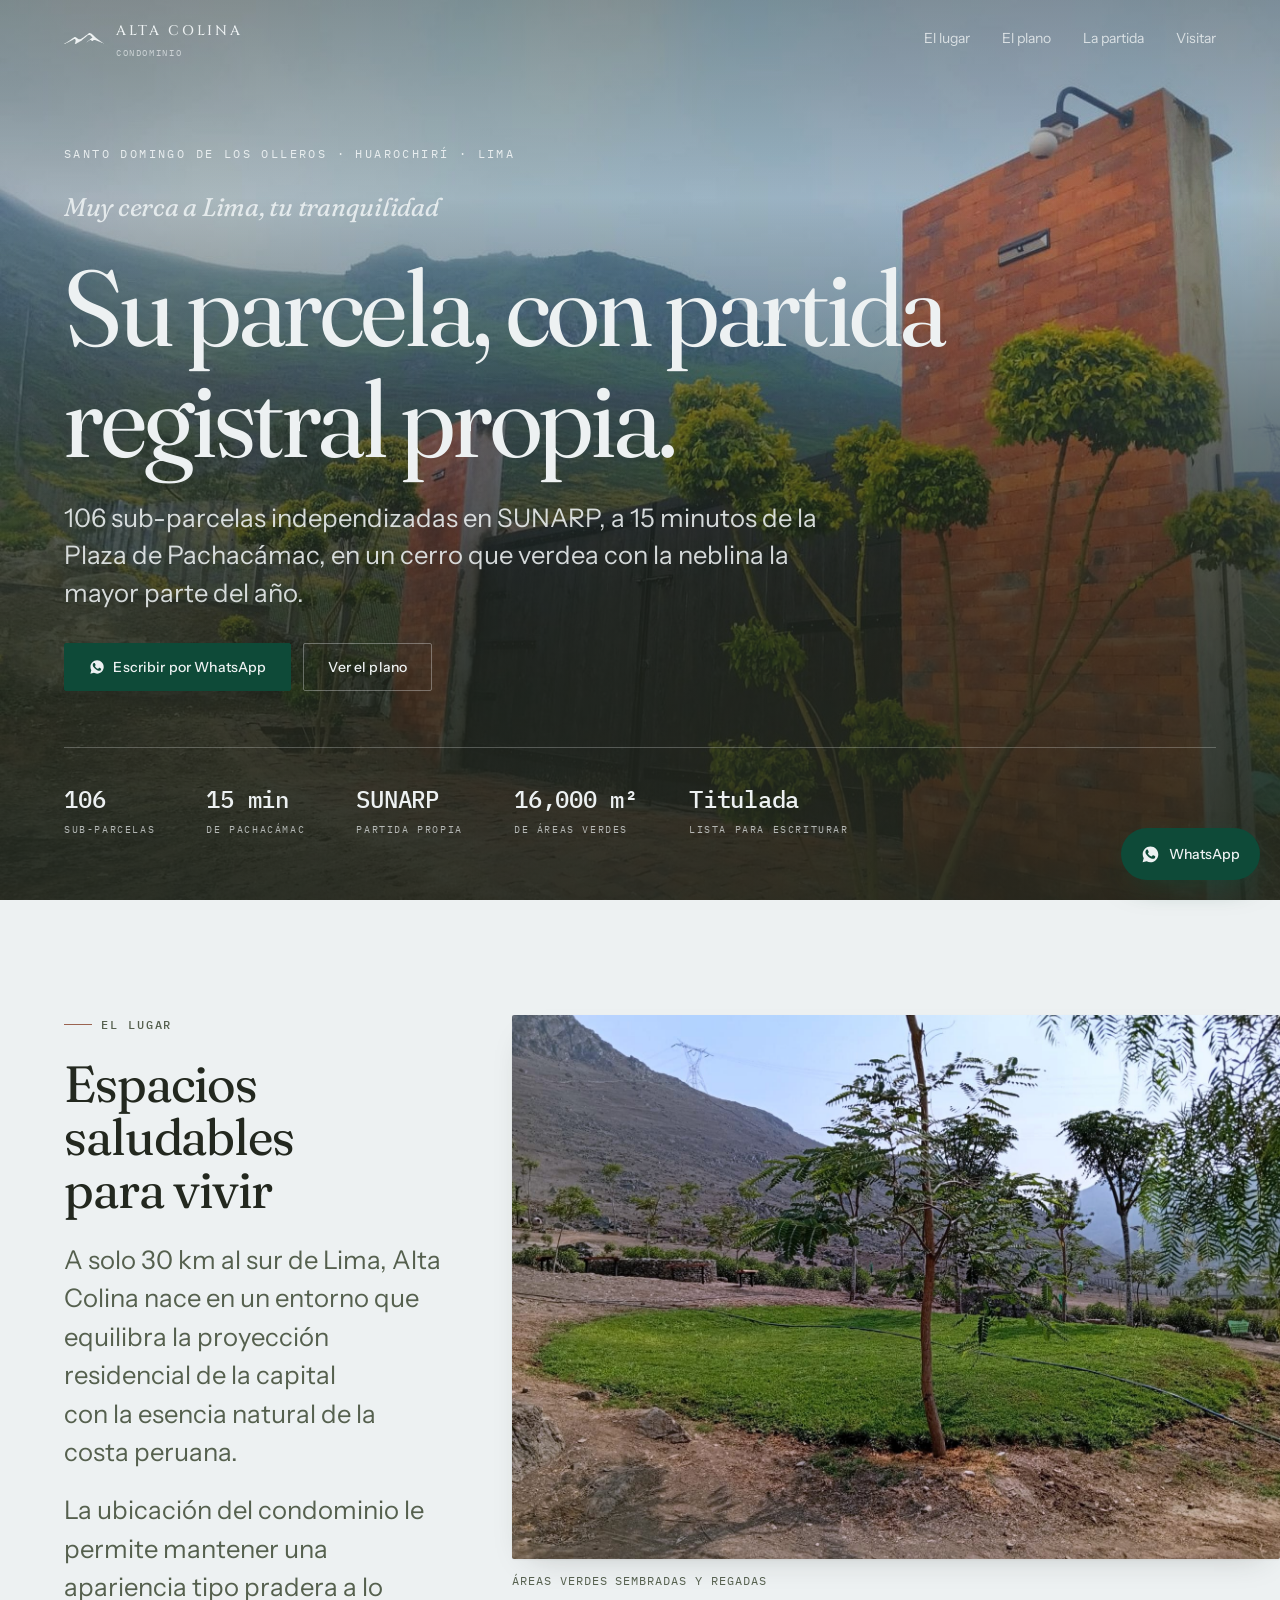
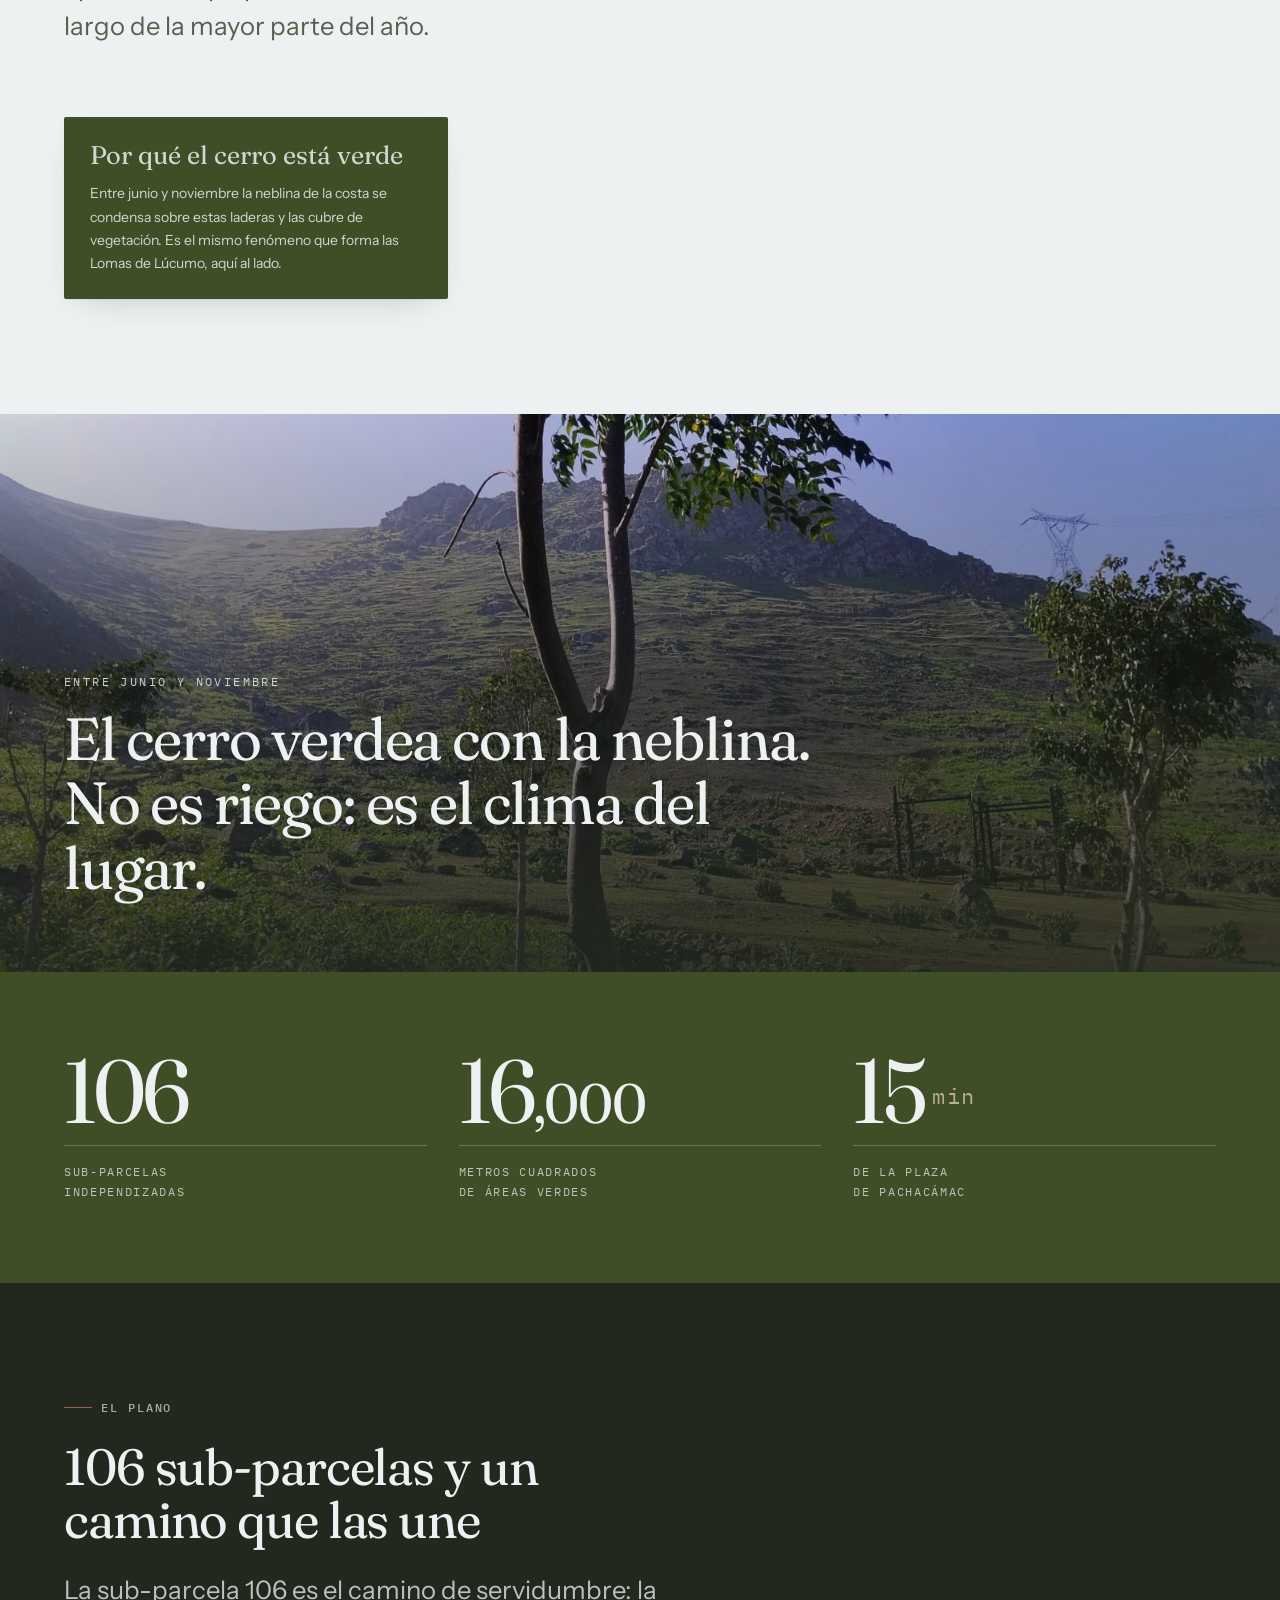
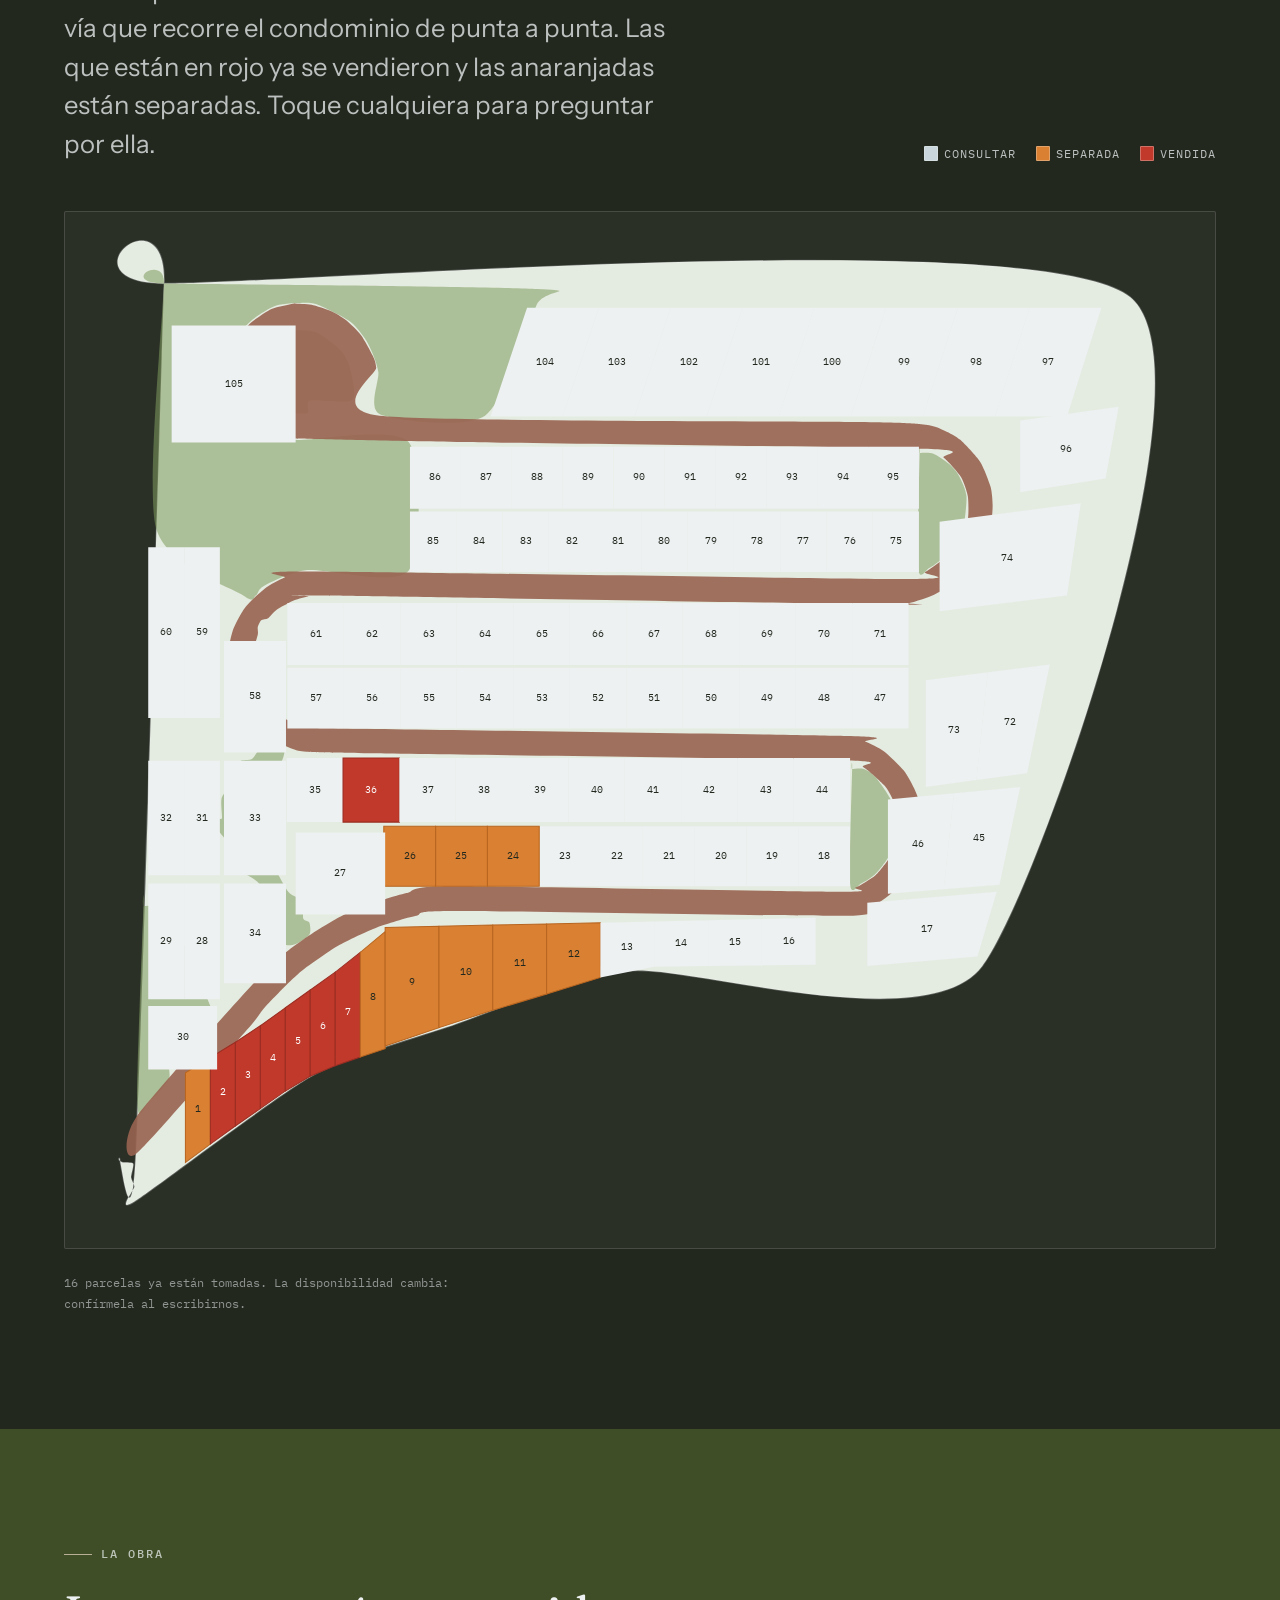
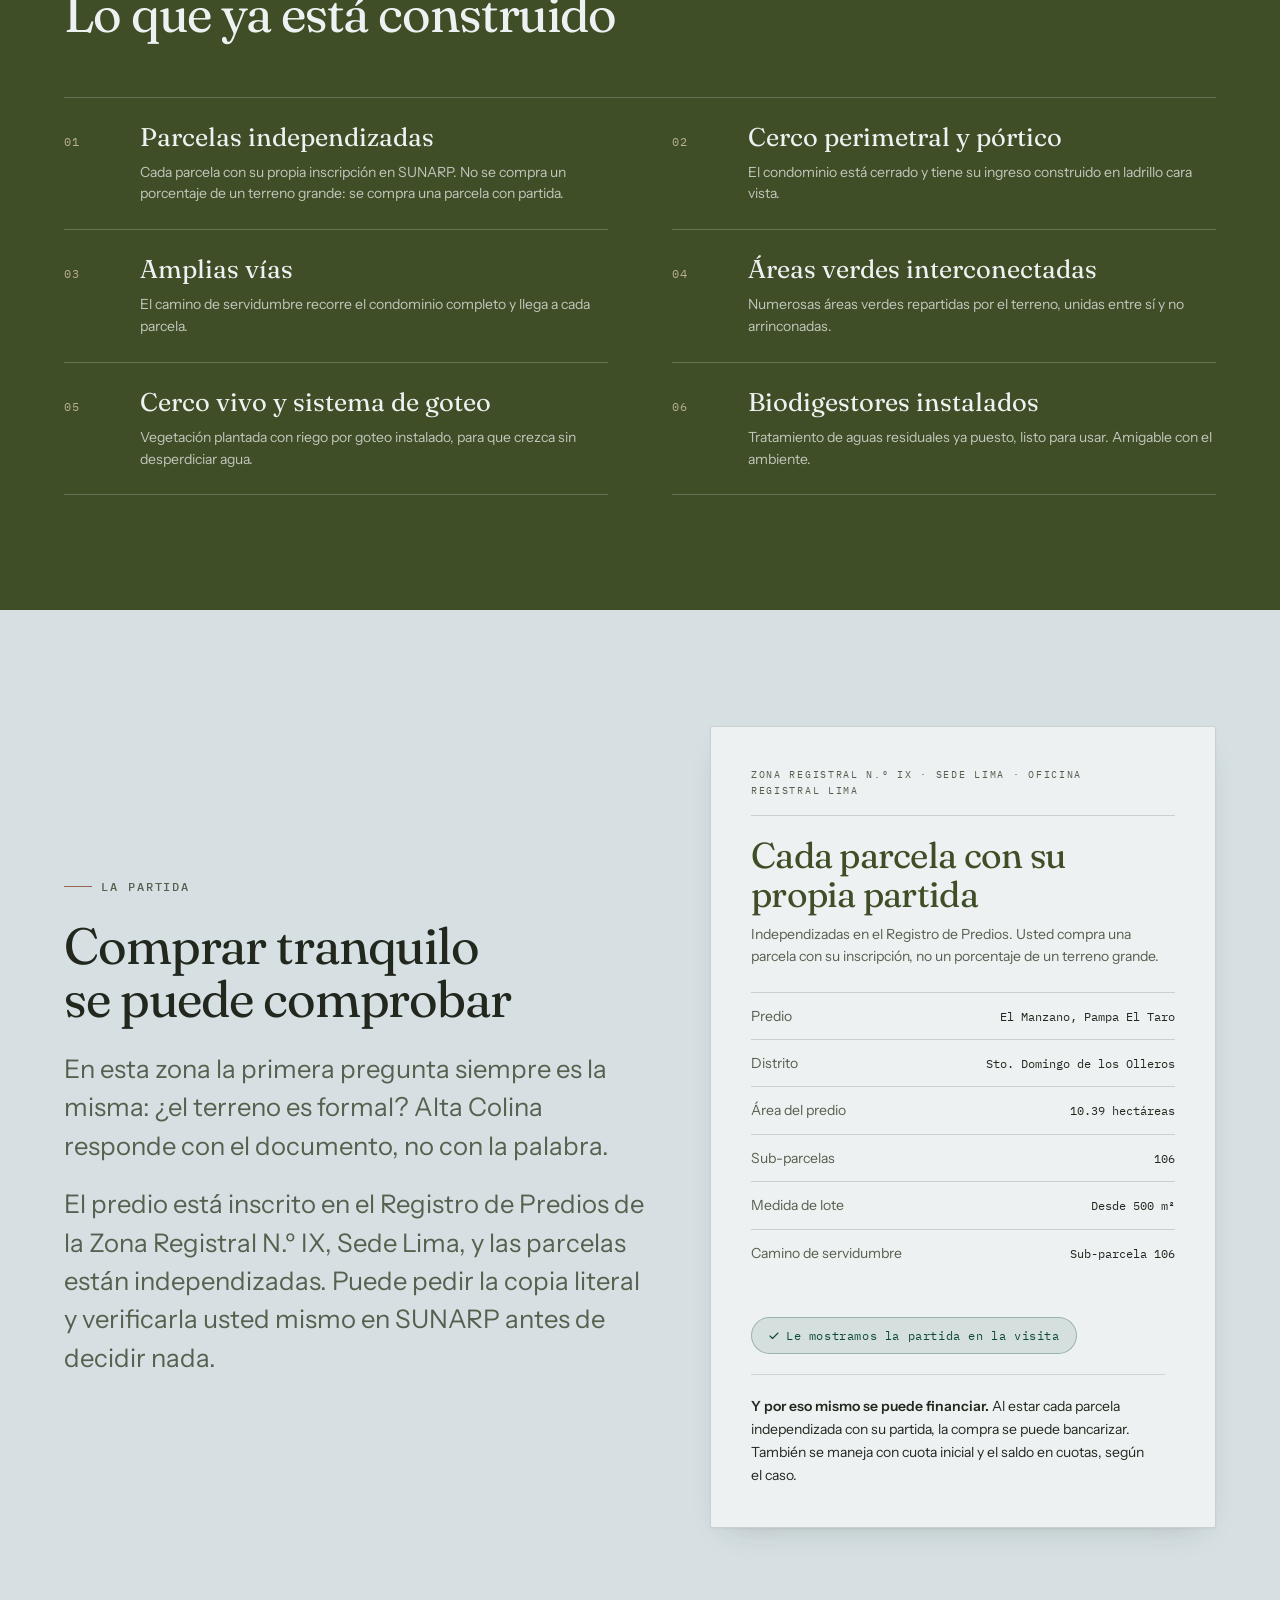
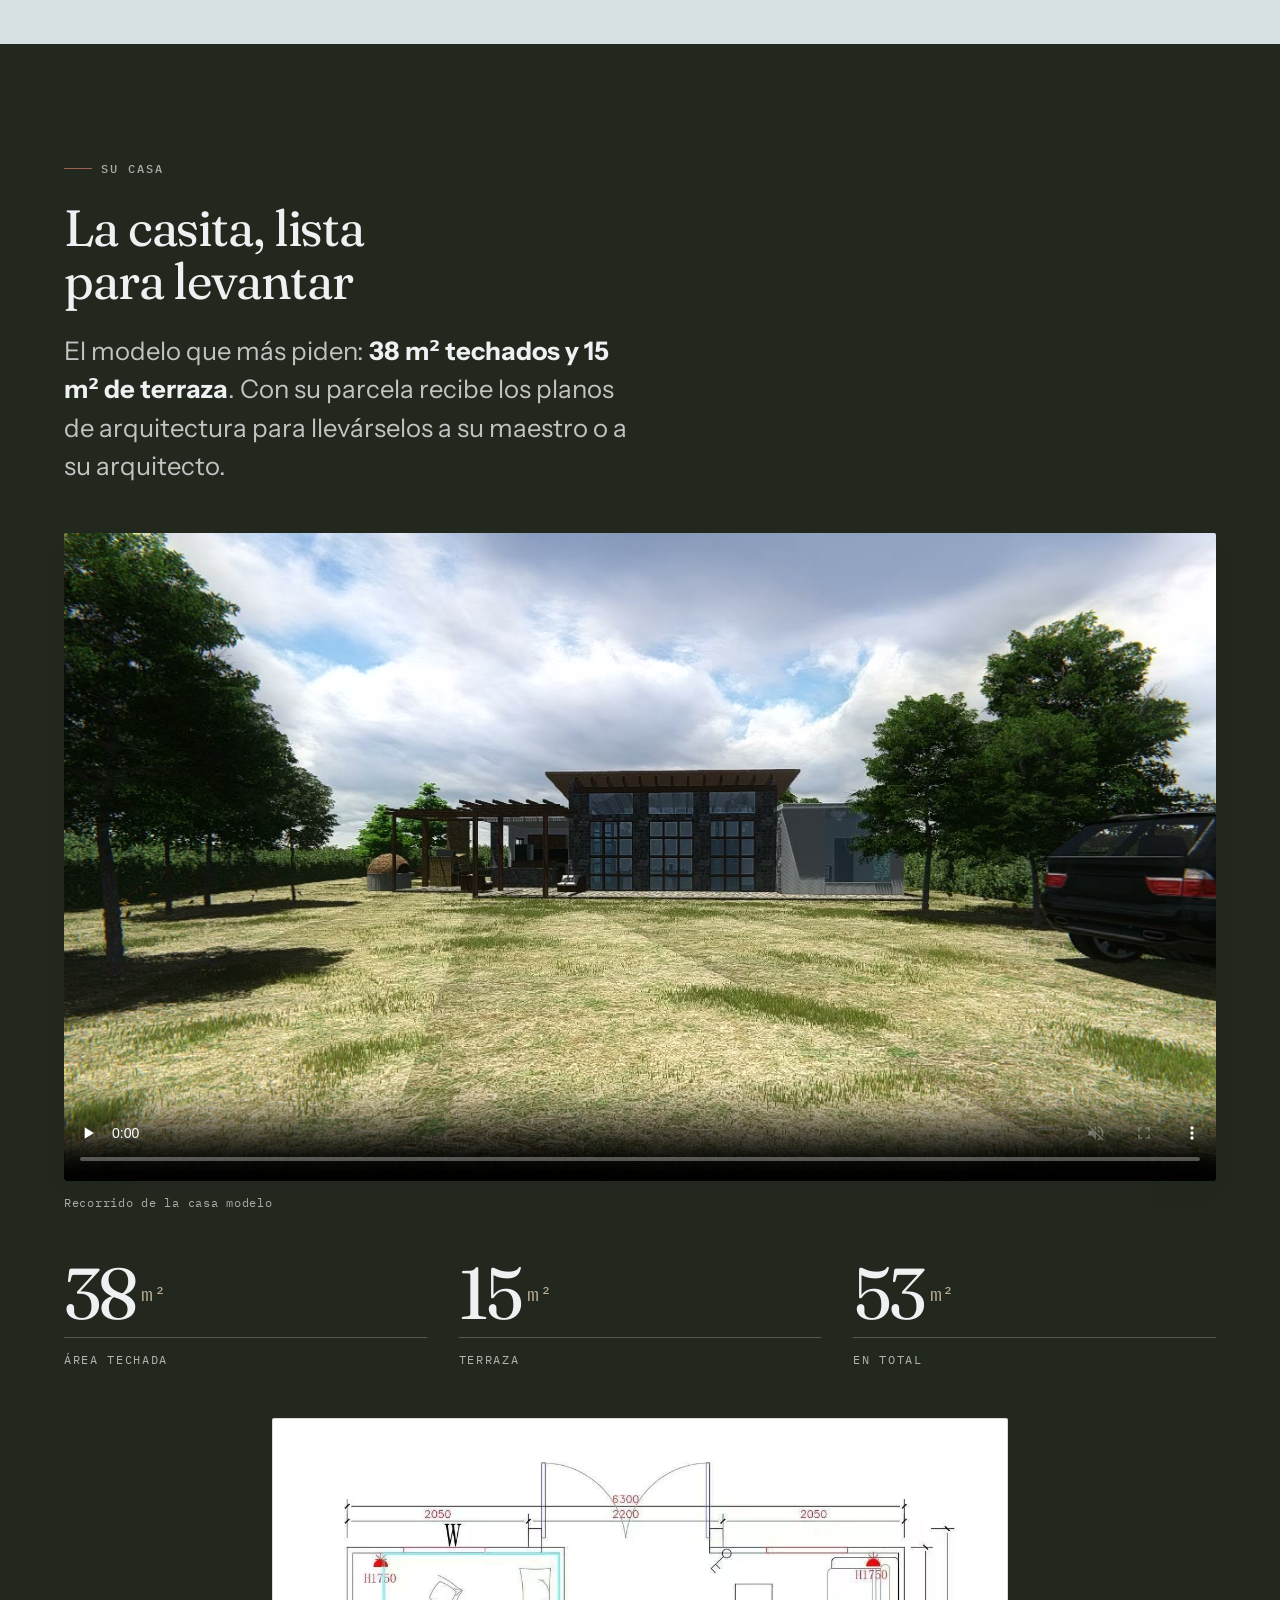
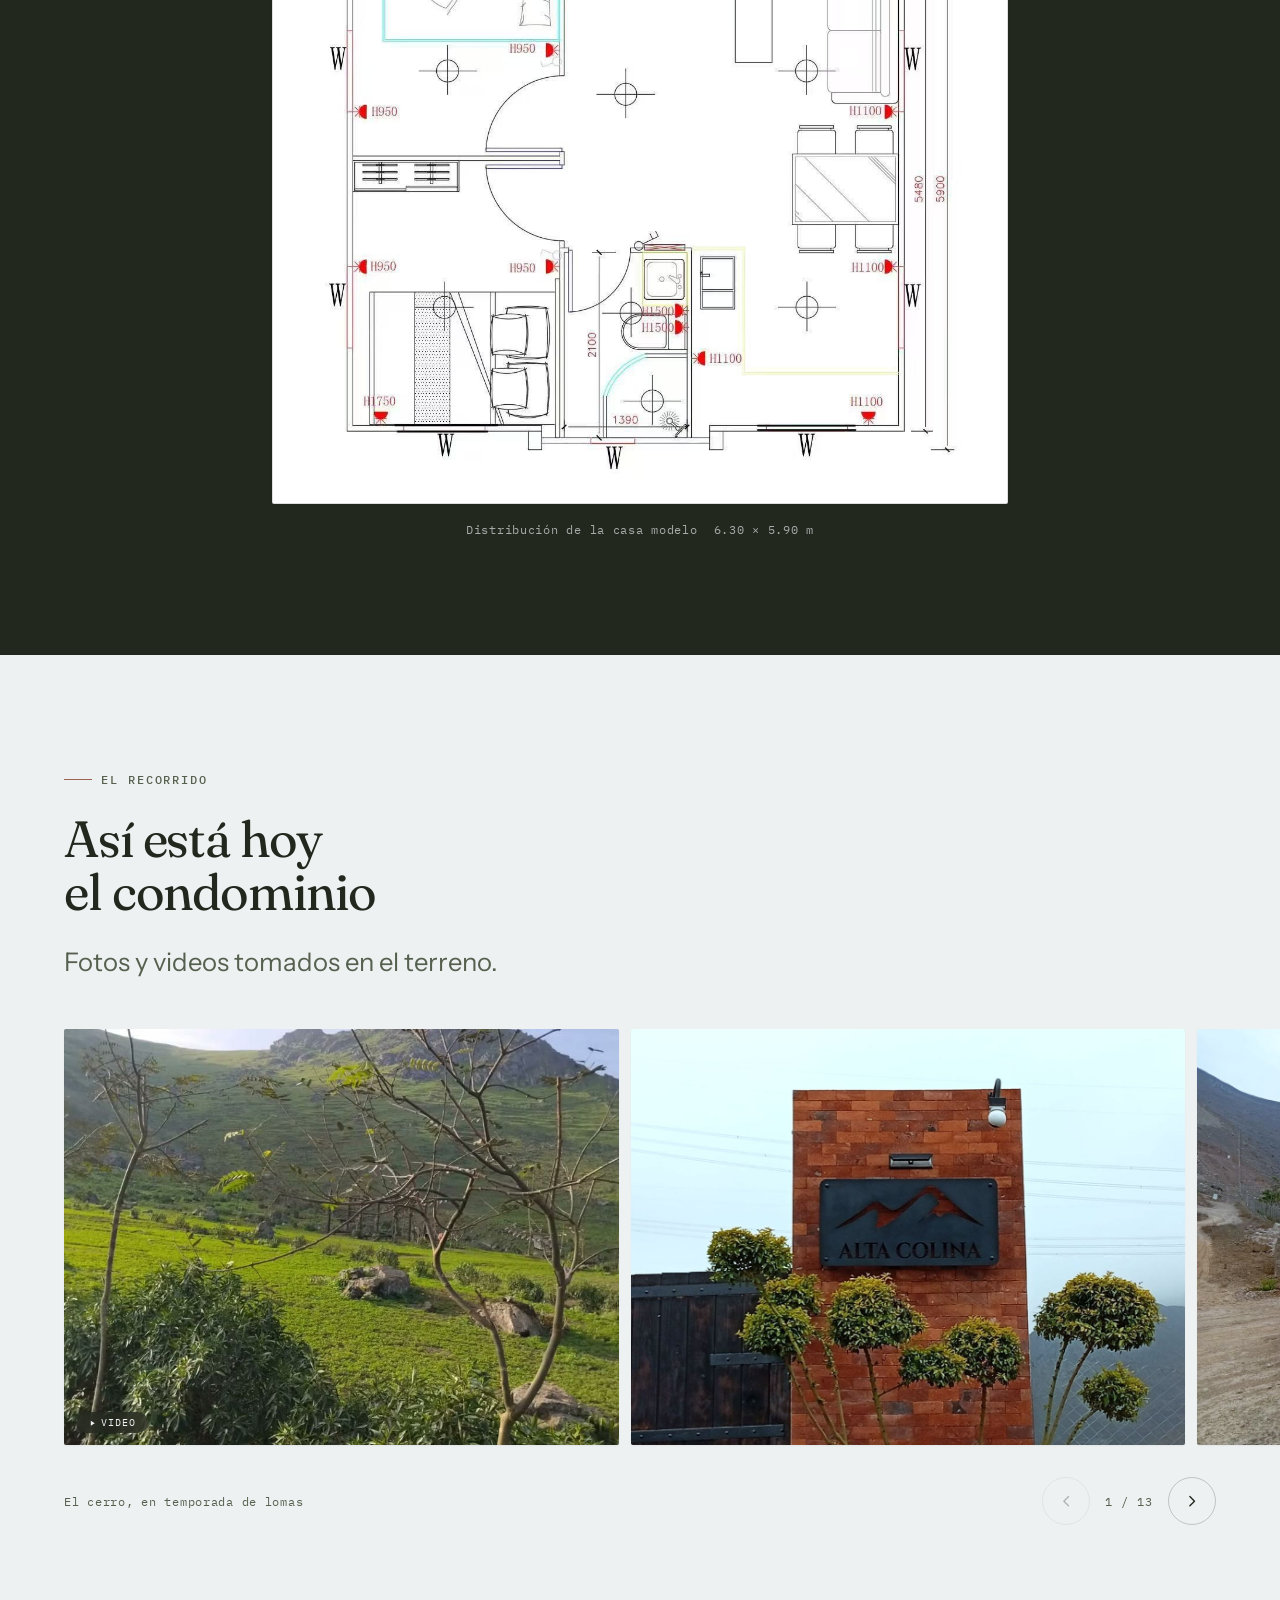
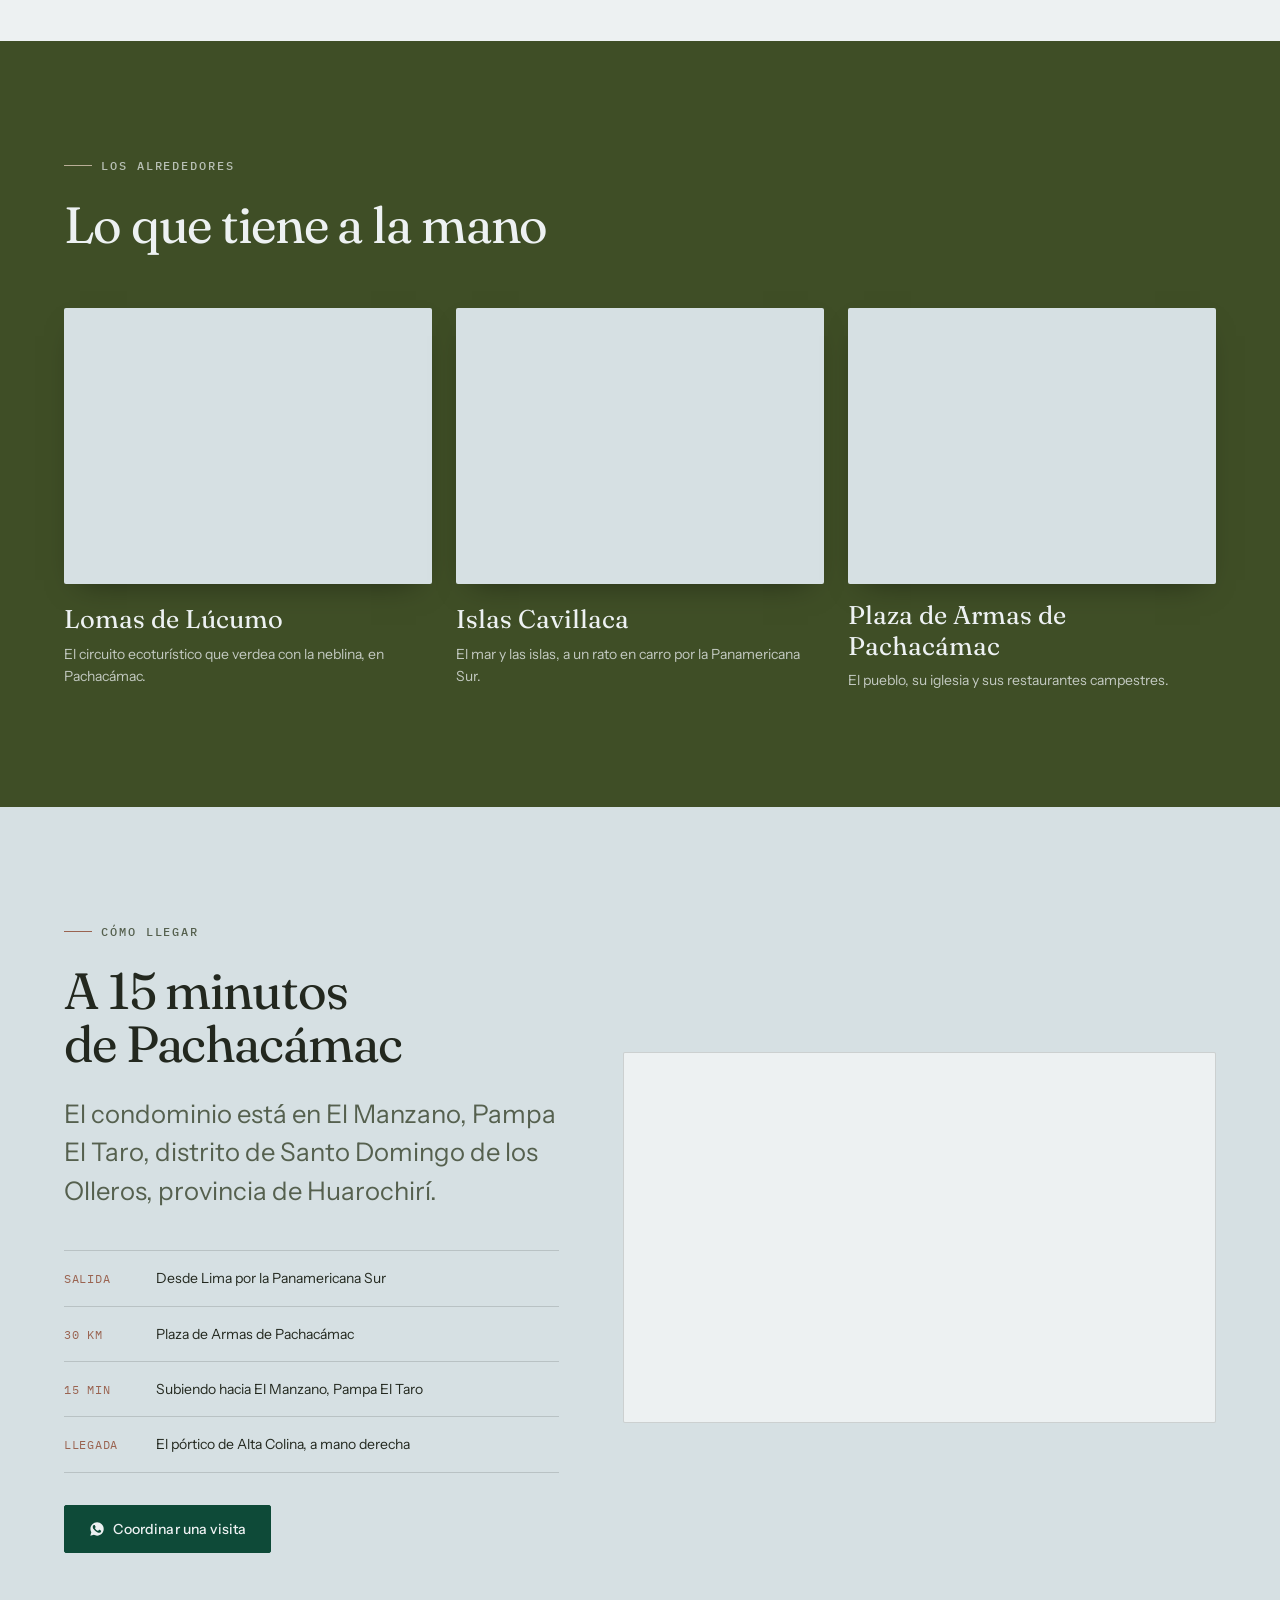
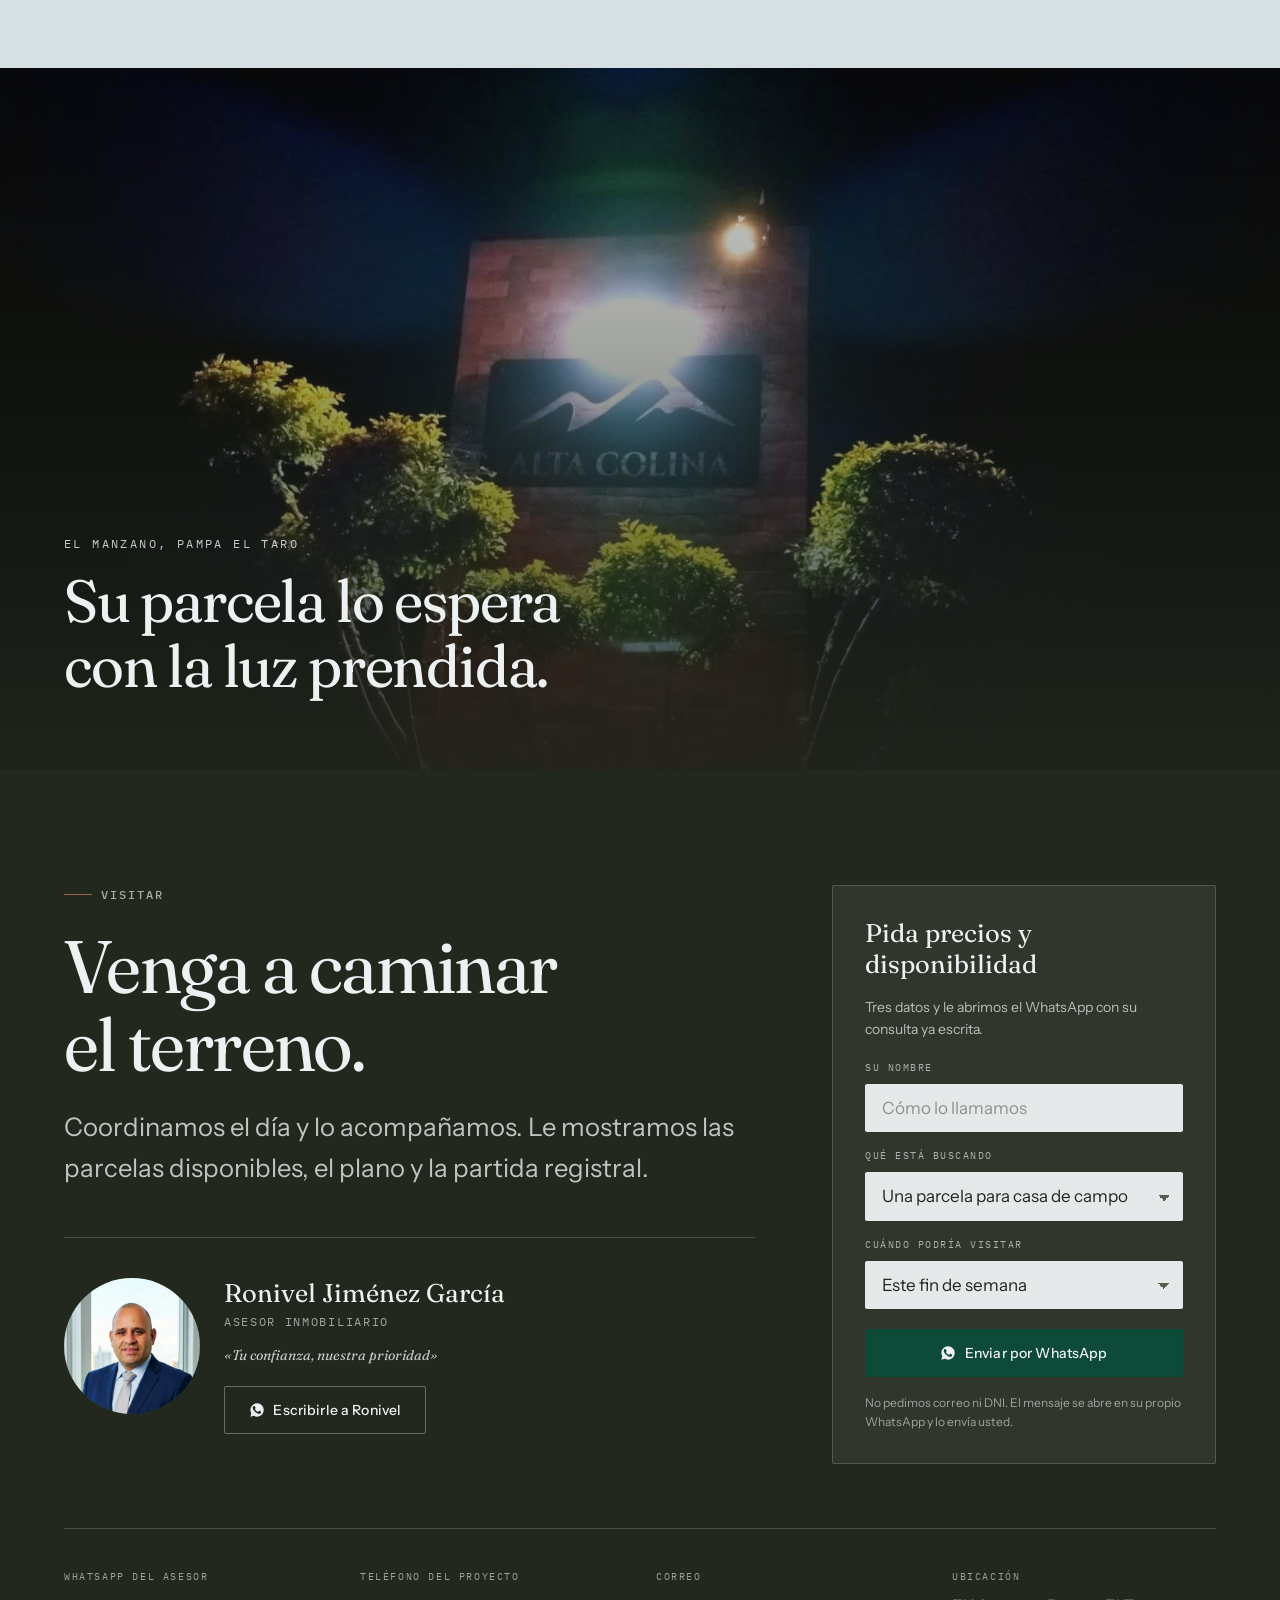
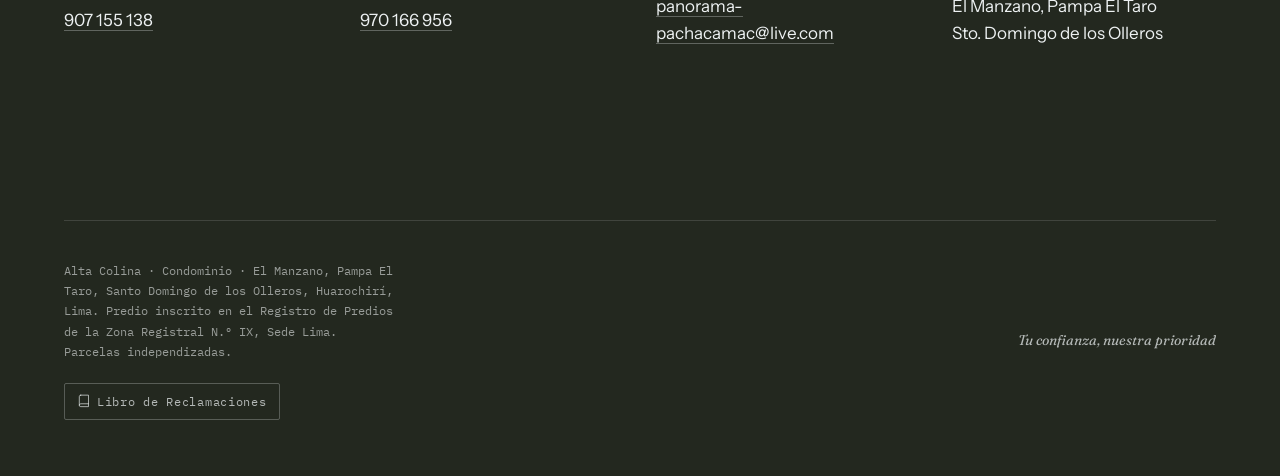
==== commit 88401463: "Medidas del predio y las formas de pago, del documento y el audio del cliente Llego el detalle ofici" ====
--- a/index.html
+++ b/index.html
@@ -327,7 +327,9 @@
       <dl class="partida__filas">
         <div class="partida__fila"><dt>Predio</dt><dd>El Manzano, Pampa El Taro</dd></div>
         <div class="partida__fila"><dt>Distrito</dt><dd>Sto. Domingo de los Olleros</dd></div>
+        <div class="partida__fila"><dt>Área del predio</dt><dd>10.39 hectáreas</dd></div>
         <div class="partida__fila"><dt>Sub-parcelas</dt><dd>106</dd></div>
+        <div class="partida__fila"><dt>Medida de lote</dt><dd>Desde 500 m²</dd></div>
         <div class="partida__fila"><dt>Camino de servidumbre</dt><dd>Sub-parcela 106</dd></div>
       </dl>
 
@@ -335,6 +337,14 @@
         <svg viewBox="0 0 24 24" fill="none" stroke="currentColor" stroke-width="2.2" stroke-linecap="round" stroke-linejoin="round" aria-hidden="true"><path d="M20 6 9 17l-5-5"/></svg>
         Le mostramos la partida en la visita
       </span>
+
+      <!-- Estar independizado no es solo tranquilidad: es lo que permite que un
+           banco lo financie. Es el puente entre la formalidad y la forma de pagarlo. -->
+      <p class="partida__pago">
+        <b>Y por eso mismo se puede financiar.</b> Al estar cada parcela independizada
+        con su partida, la compra se puede bancarizar. También se maneja con cuota
+        inicial y el saldo en cuotas, según el caso.
+      </p>
     </div>
   </div>
 </section>
--- a/assets/estilos.css
+++ b/assets/estilos.css
@@ -1598,3 +1598,17 @@
 .alrededores--verde .vecino__nombre { color: var(--garua-luz); }
 .alrededores--verde .vecino__glosa { color: color-mix(in srgb, var(--garua-luz) 76%, transparent); }
 .alrededores--verde .vecino__foto { box-shadow: 0 12px 30px -16px rgb(0 0 0 / .5); }
+
+
+/* --- la forma de pago, pegada a la partida ---
+   Va aqui a proposito: el argumento es que estar independizado es lo que
+   permite bancarizar. Separarlo en otra seccion romperia esa relacion. --- */
+.partida__pago {
+  margin-block-start: 1.25rem;
+  padding-block-start: 1.25rem;
+  border-block-start: 1px solid color-mix(in srgb, currentColor 14%, transparent);
+  font-size: var(--t-s);
+  line-height: 1.65;
+  max-inline-size: 46ch;
+}
+.partida__pago b { font-weight: 600; }
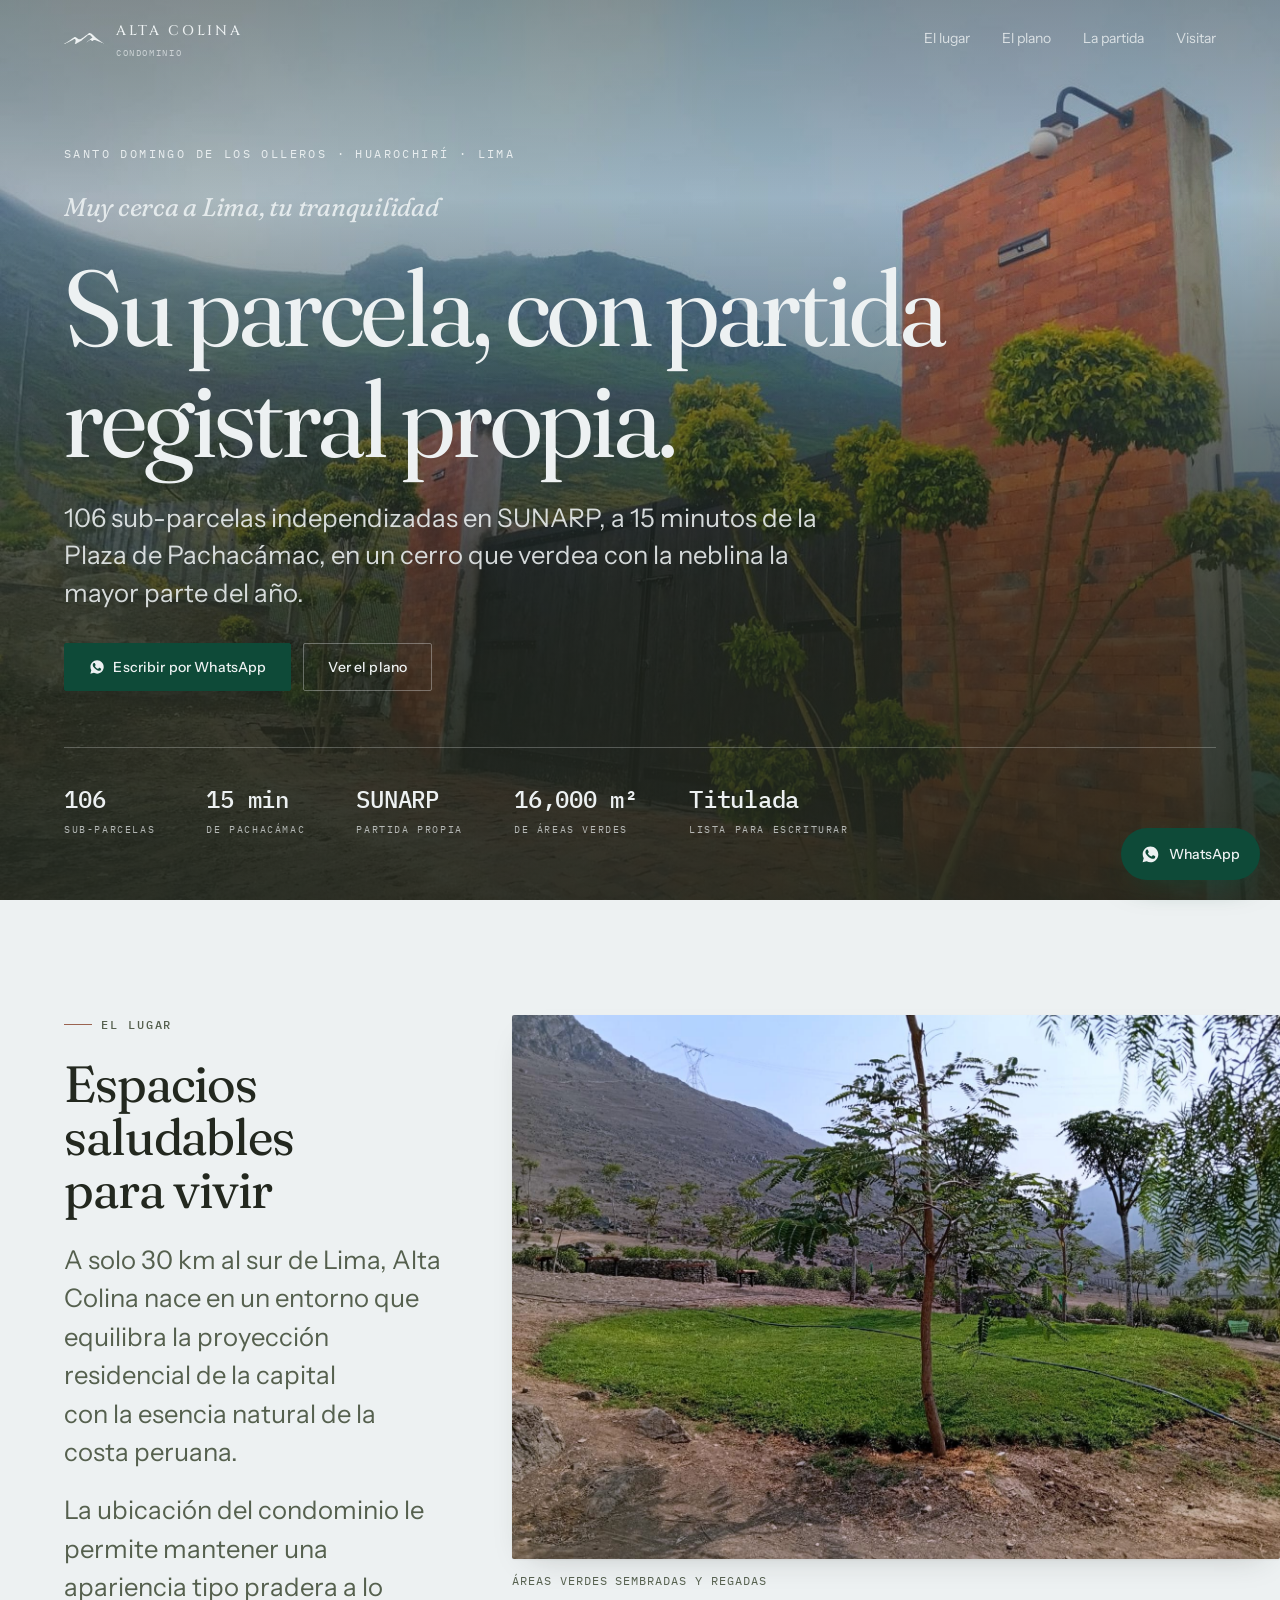
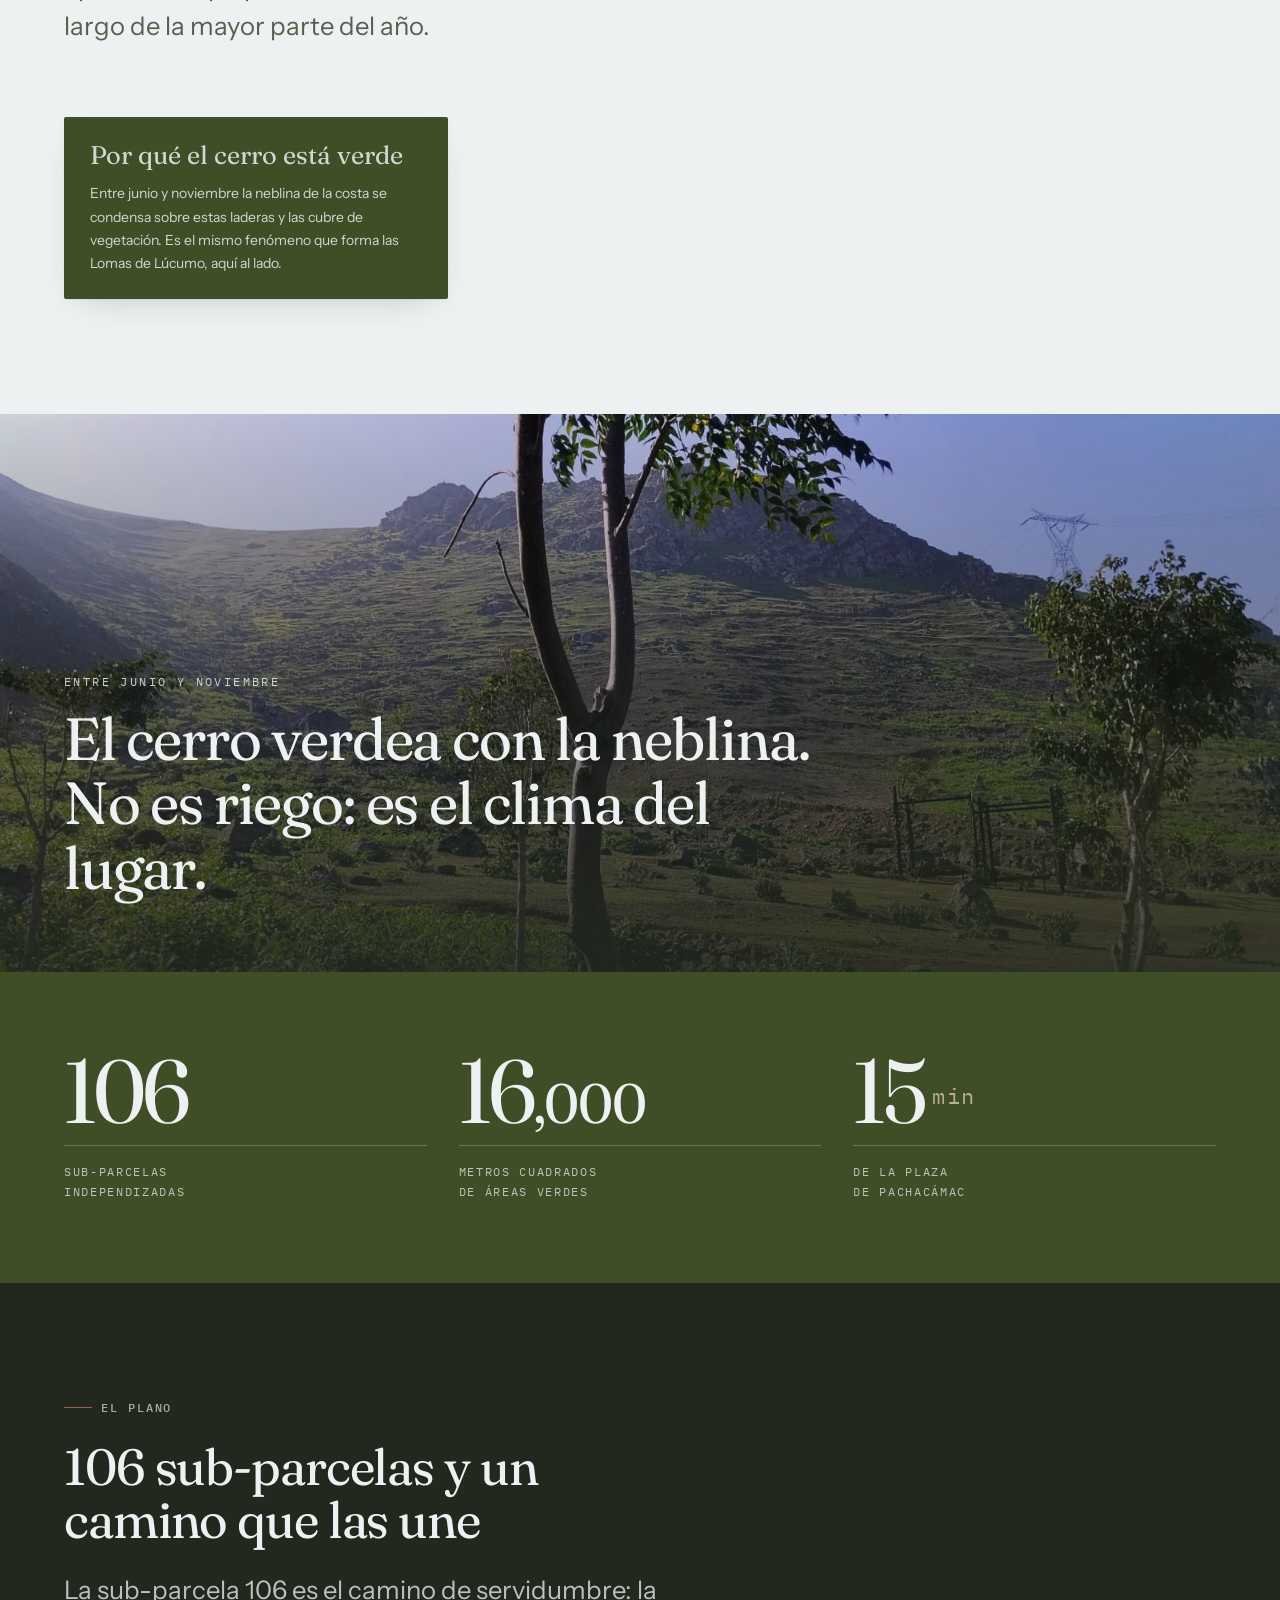
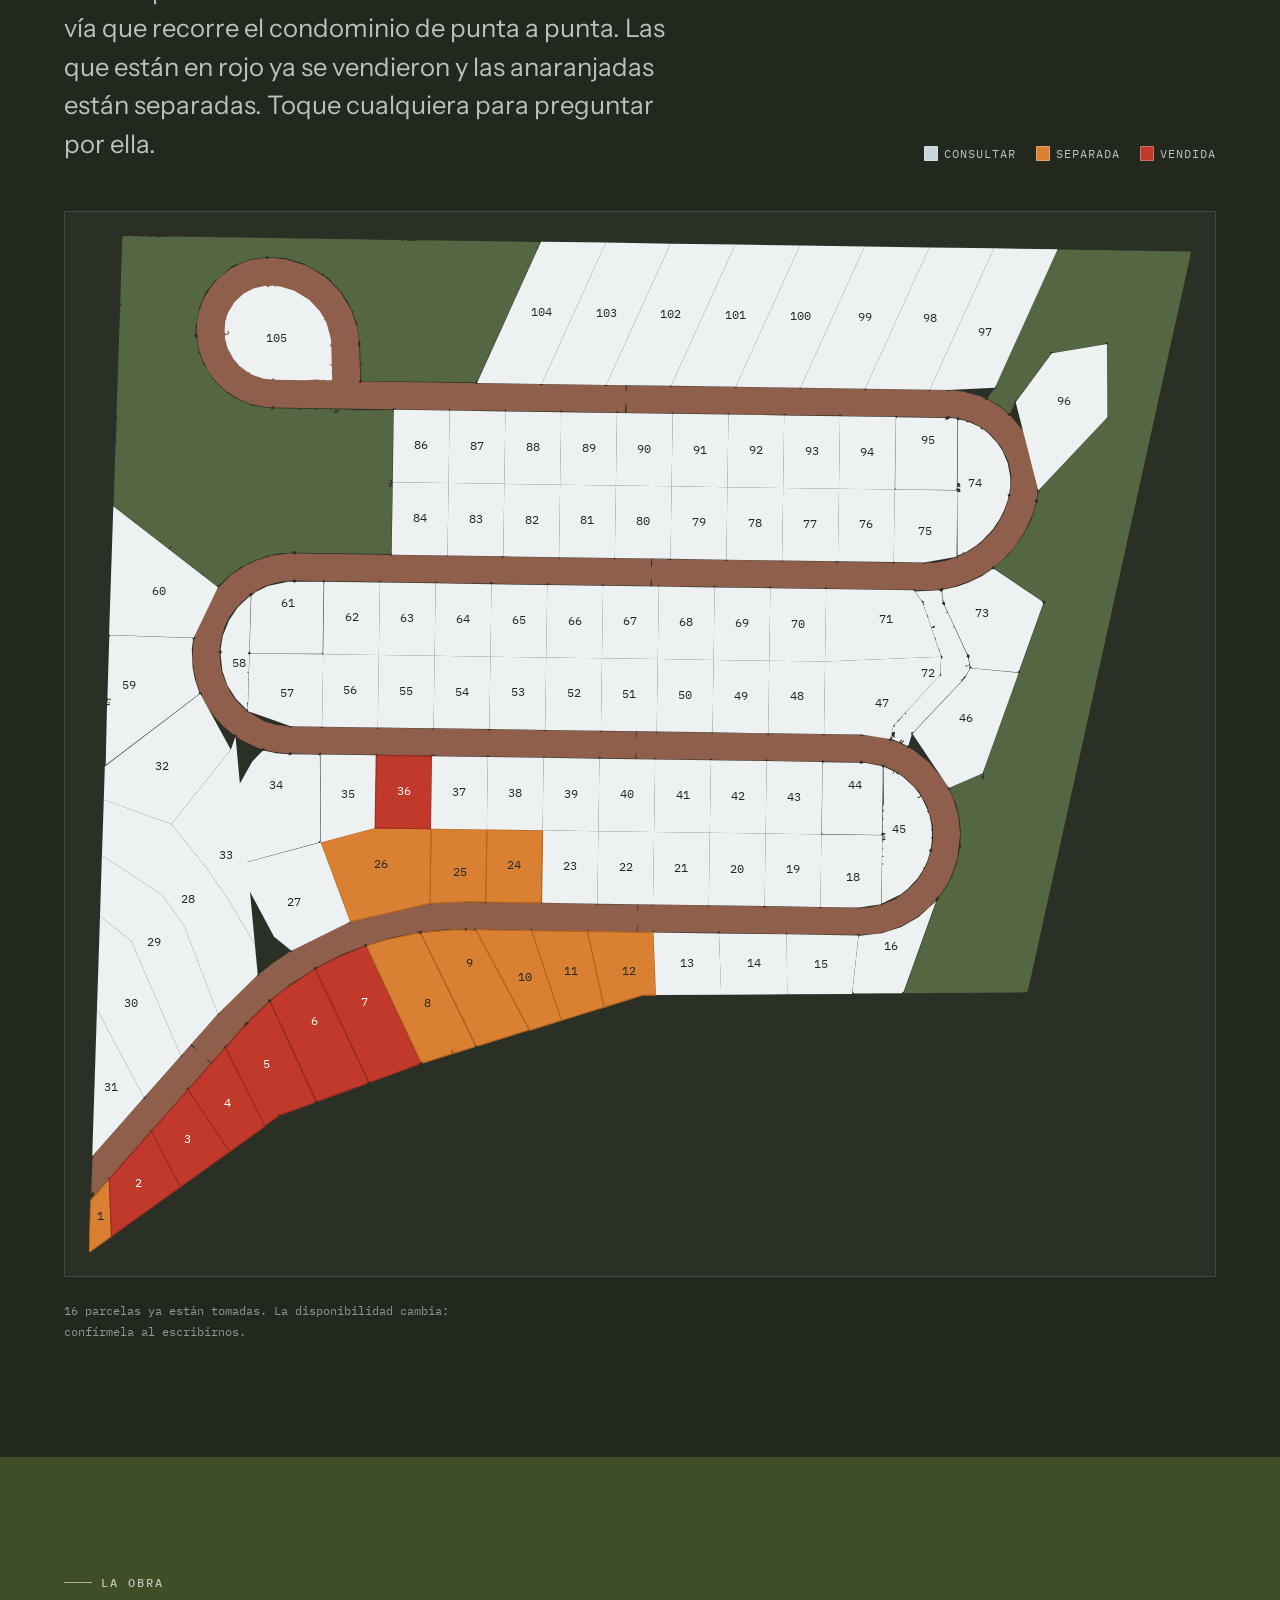
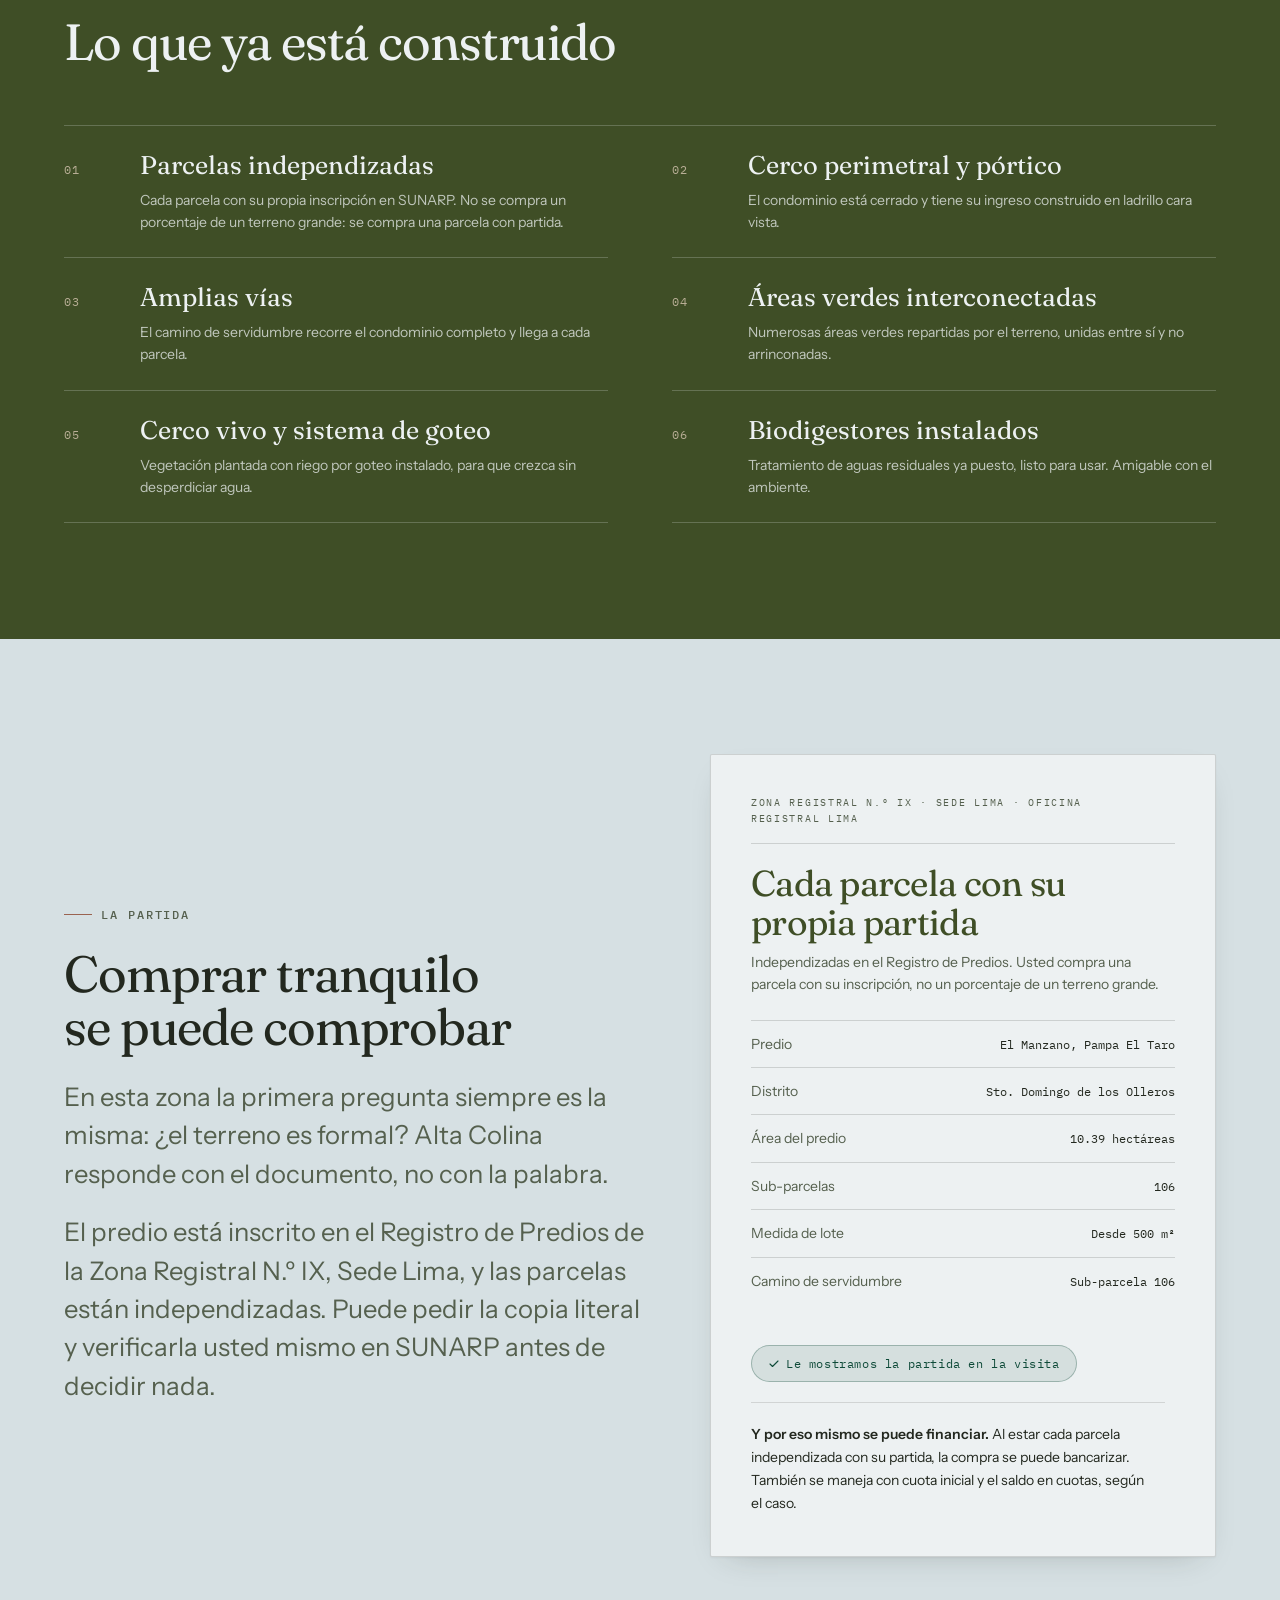
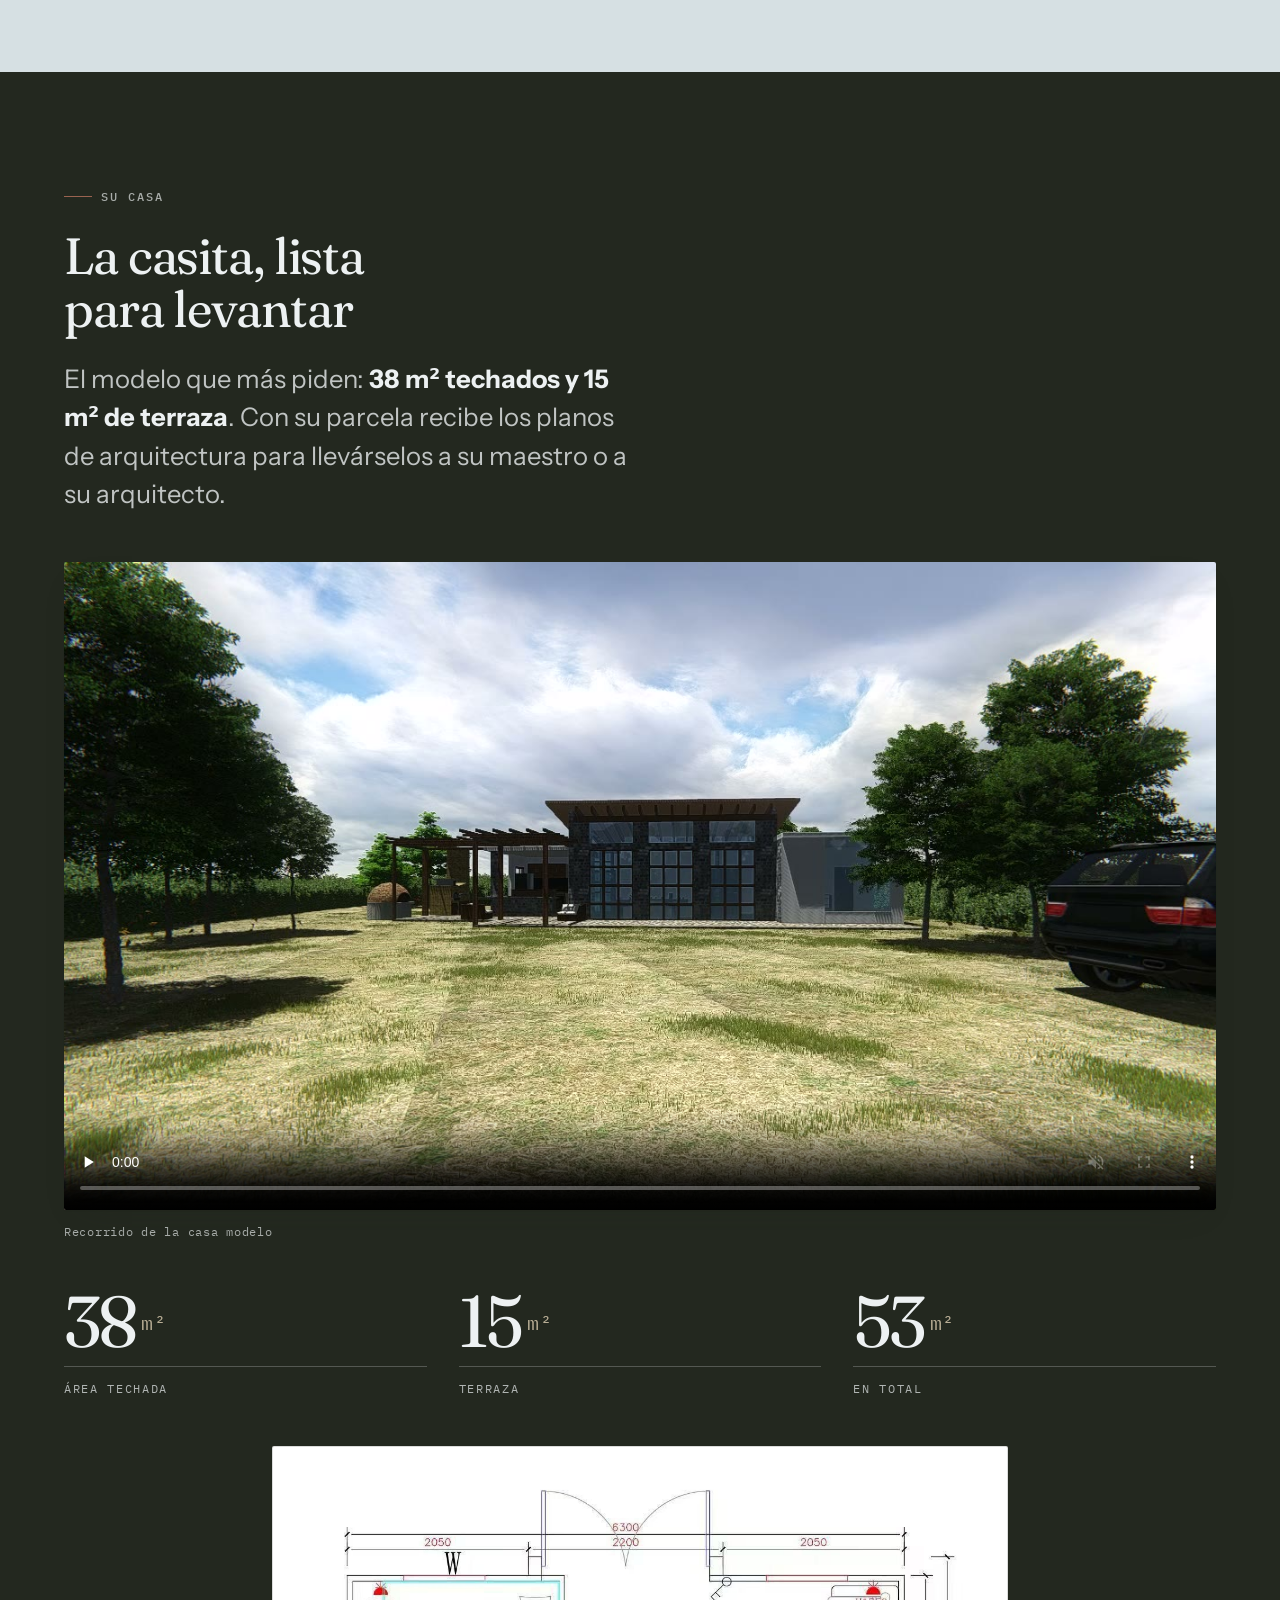
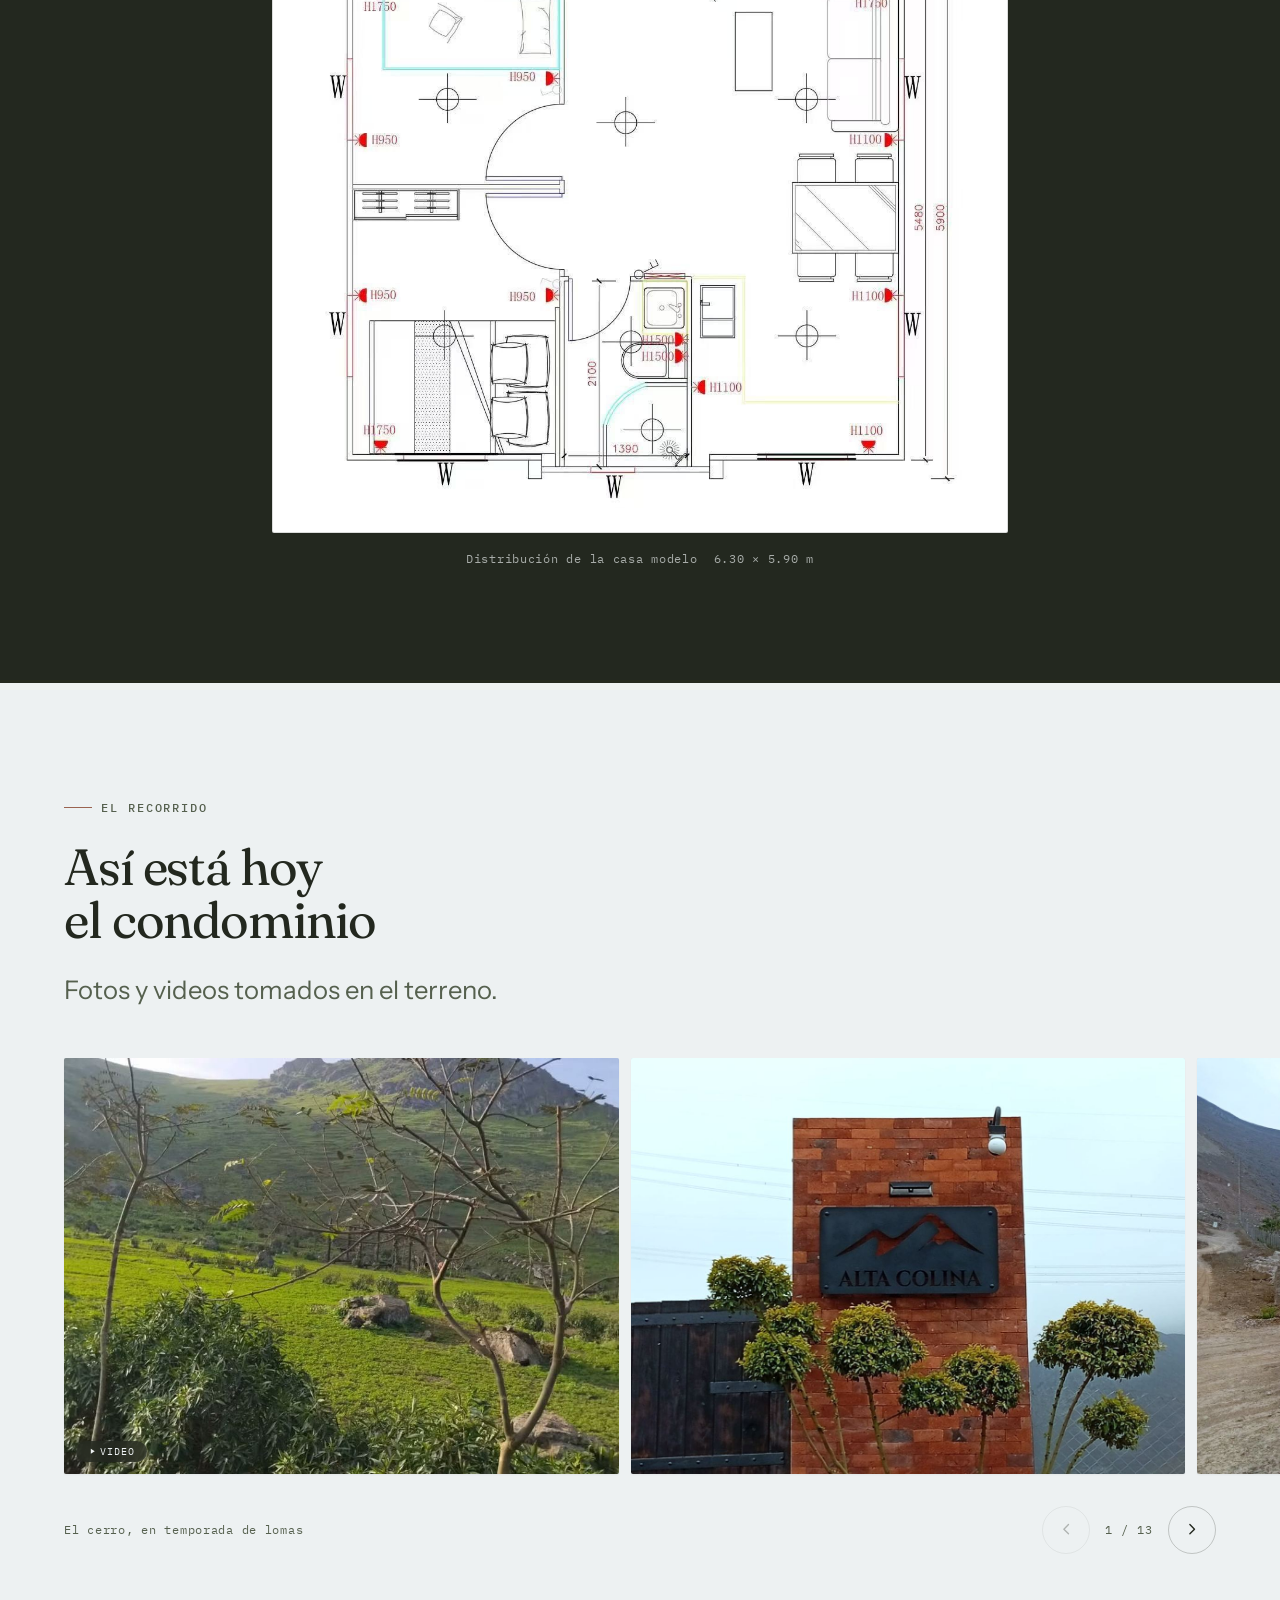
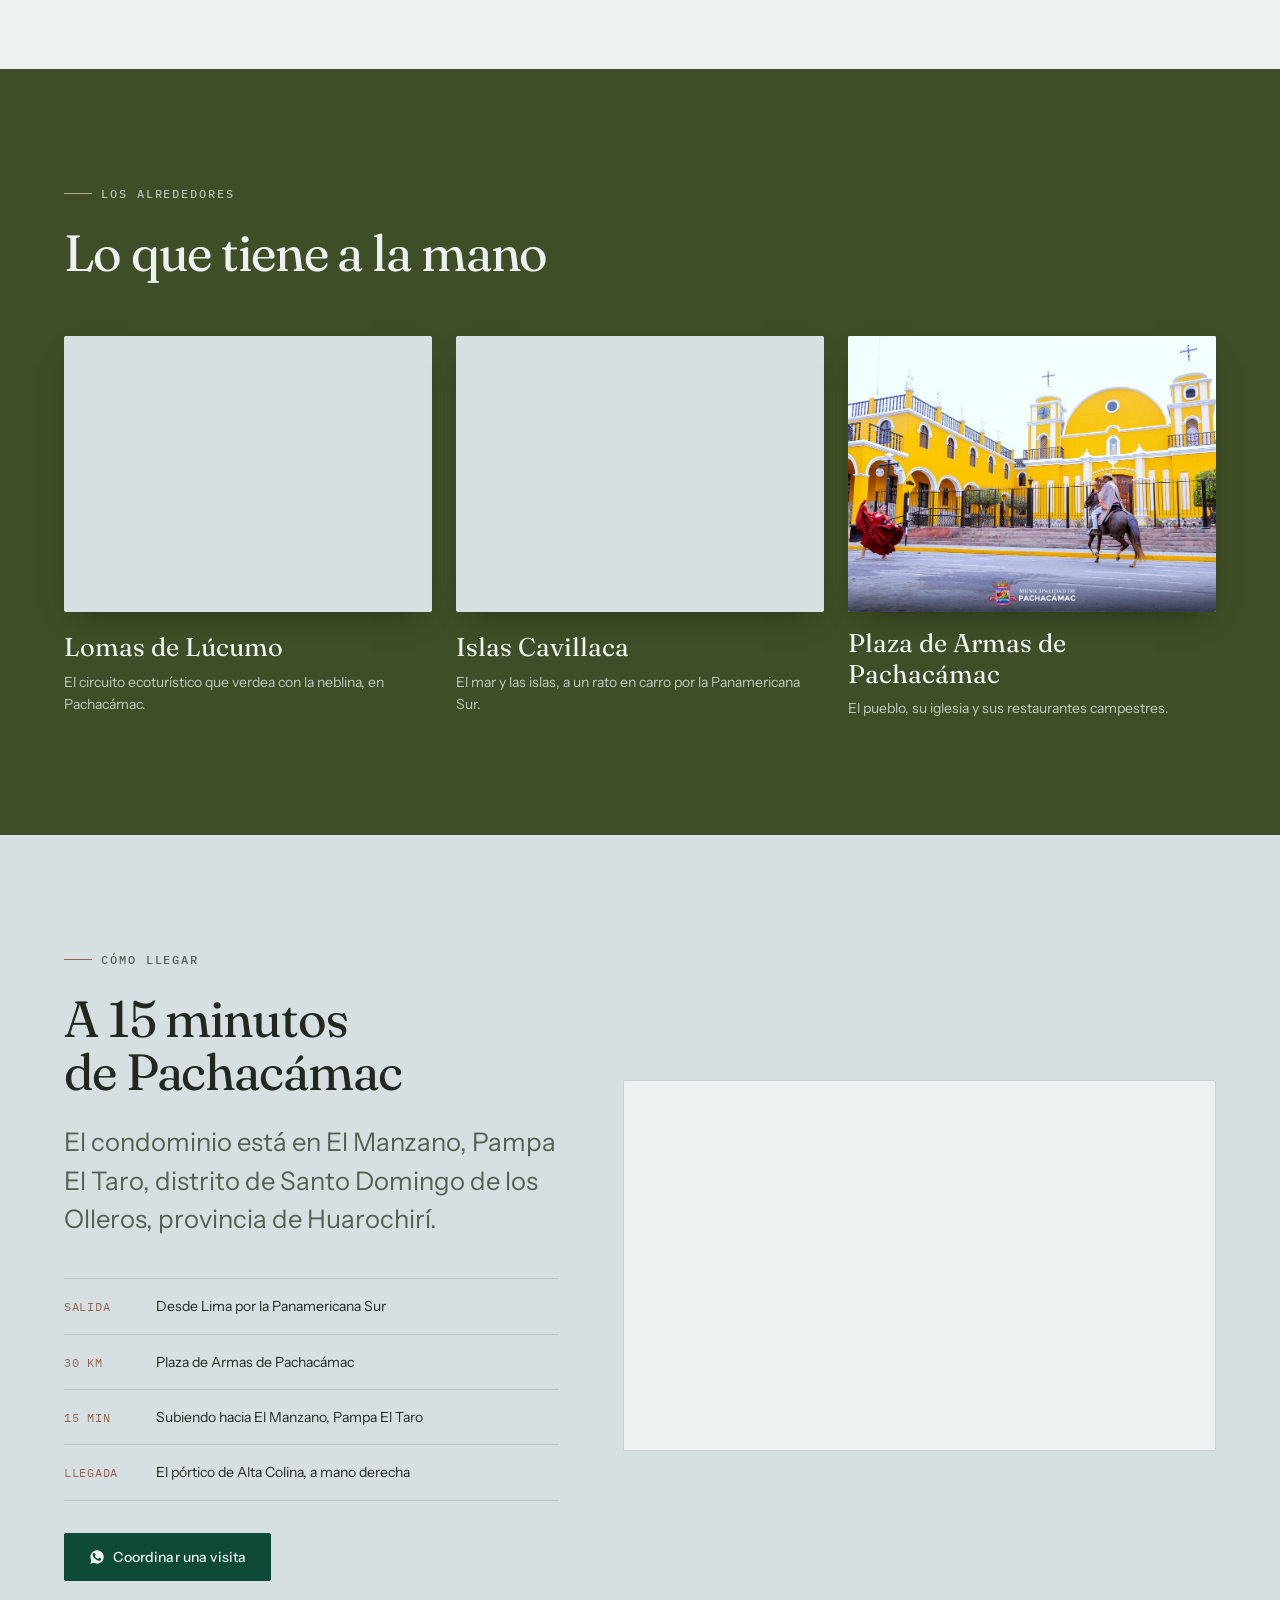
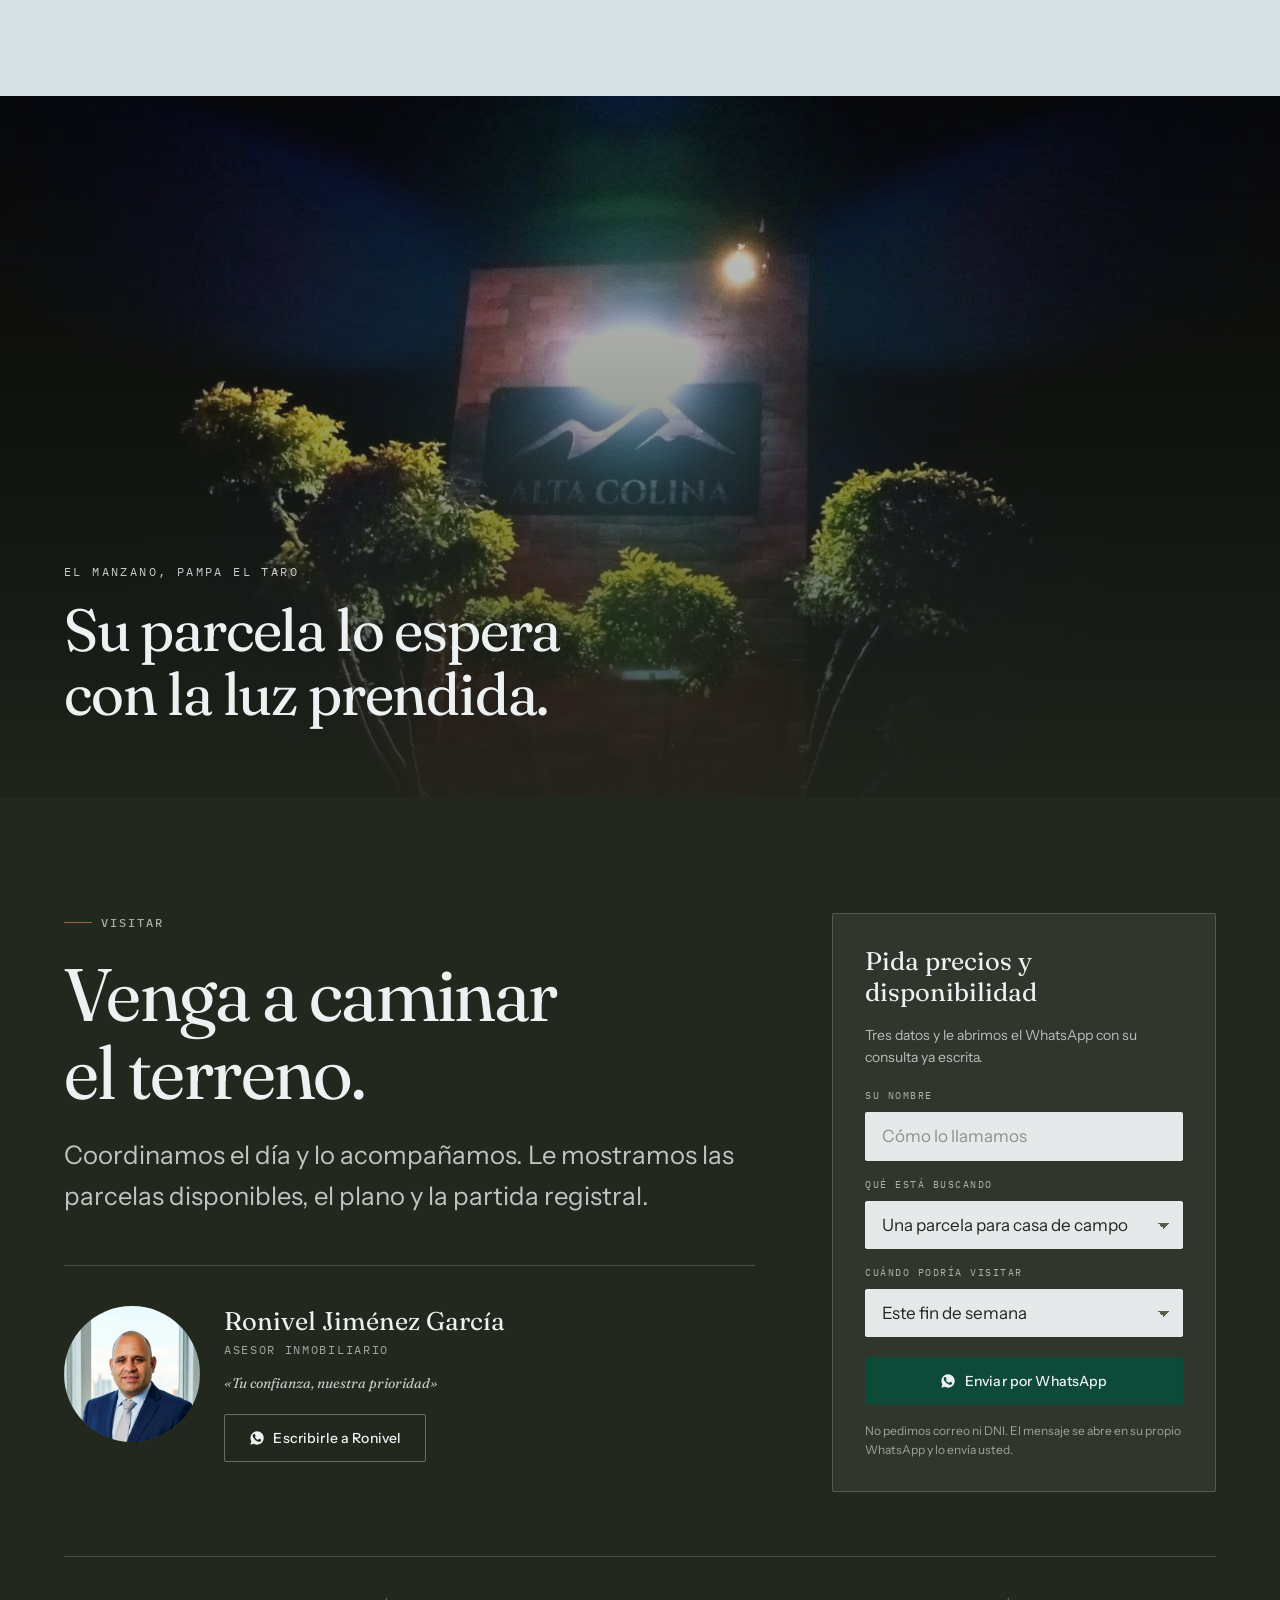
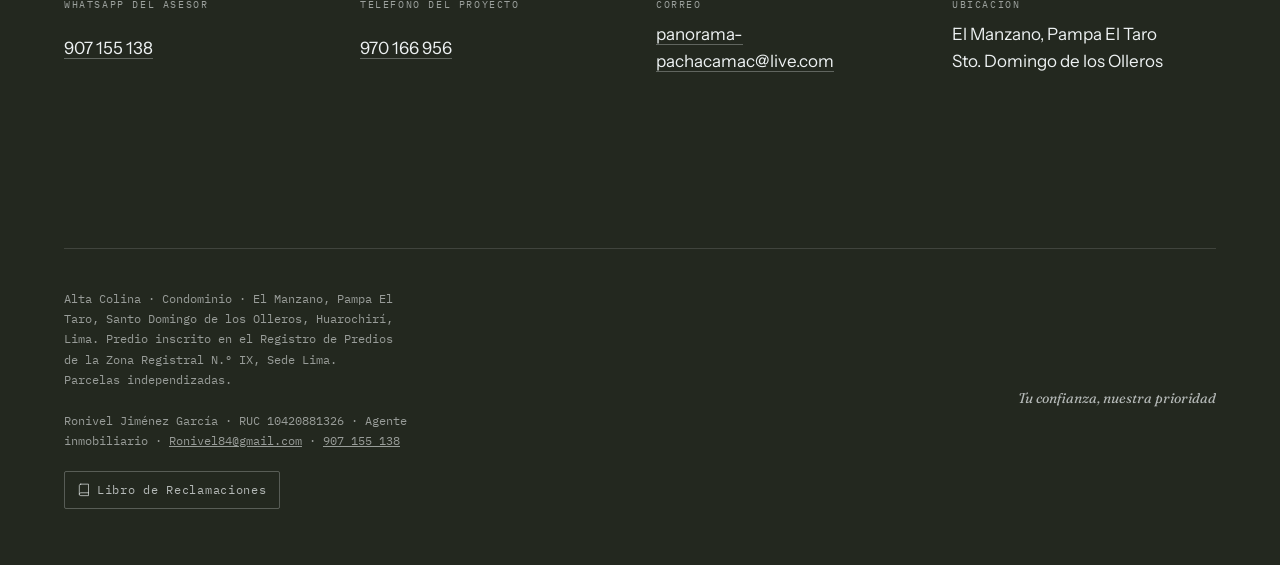
==== commit b1c70607: "RUC, titular confirmado y Libro de Reclamaciones de verdad Ronivel mando su RUC y su correo, y eso c" ====
--- a/index.html
+++ b/index.html
@@ -648,10 +648,12 @@
         Huarochirí, Lima. Predio inscrito en el Registro de Predios de la Zona Registral
         N.º IX, Sede Lima. Parcelas independizadas.
       </p>
-      <!-- OJO: el Libro de Reclamaciones es obligatorio por la Ley 29571.
-           Falta el RUC de la empresa y el enlace del libro virtual. Ver README. -->
-      <a class="reclamaciones" href="#" data-pendiente="si"
-         aria-label="Libro de Reclamaciones (pendiente de enlazar)">
+      <p class="pie__legal">
+        Ronivel Jiménez García · RUC 10420881326 · Agente inmobiliario ·
+        <a href="mailto:Ronivel84@gmail.com">Ronivel84@gmail.com</a> ·
+        <a href="tel:+51907155138">907 155 138</a>
+      </p>
+      <a class="reclamaciones" href="libro-de-reclamaciones.html">
         <svg viewBox="0 0 24 24" fill="none" stroke="currentColor" stroke-width="1.6"
              stroke-linecap="round" stroke-linejoin="round" aria-hidden="true">
           <path d="M4 19.5A2.5 2.5 0 0 1 6.5 17H20"/>
--- a/assets/estilos.css
+++ b/assets/estilos.css
@@ -549,6 +549,11 @@
 }
 
 .plano__svg { inline-size: 100%; block-size: auto; overflow: visible; }
+
+/* el camino y las areas verdes del plano OFICIAL: son sub-parcelas reales
+   (106 el camino de servidumbre, 17 y 85 las areas comunes), no adornos */
+.plano__camino-of { fill: var(--ladrillo); opacity: .92; }
+.plano__verde-of  { fill: #7E9B5E; opacity: .5; }
 
 .plano__terreno { fill: #E4EBE0; stroke: color-mix(in srgb, var(--garua-luz) 26%, transparent); stroke-width: 2; }
 .plano__verde   { fill: #7E9B5E; opacity: .55; }
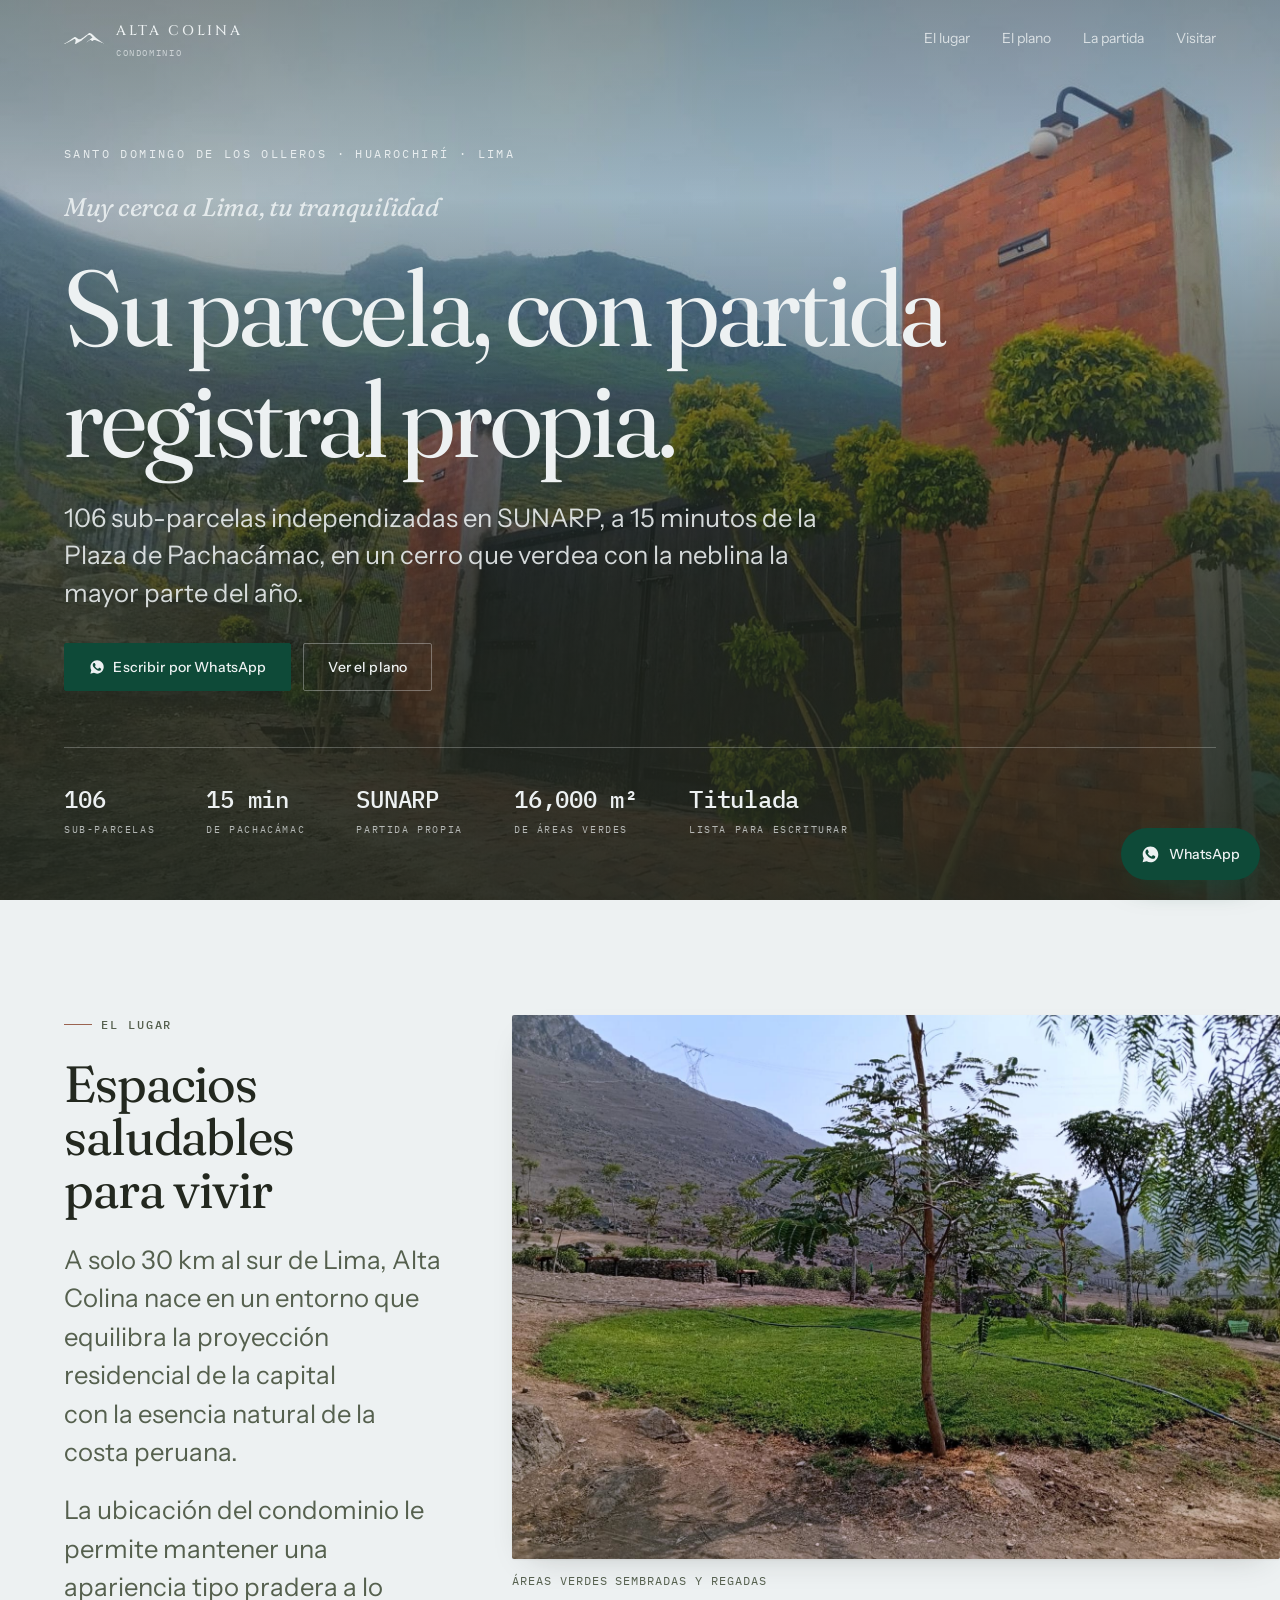
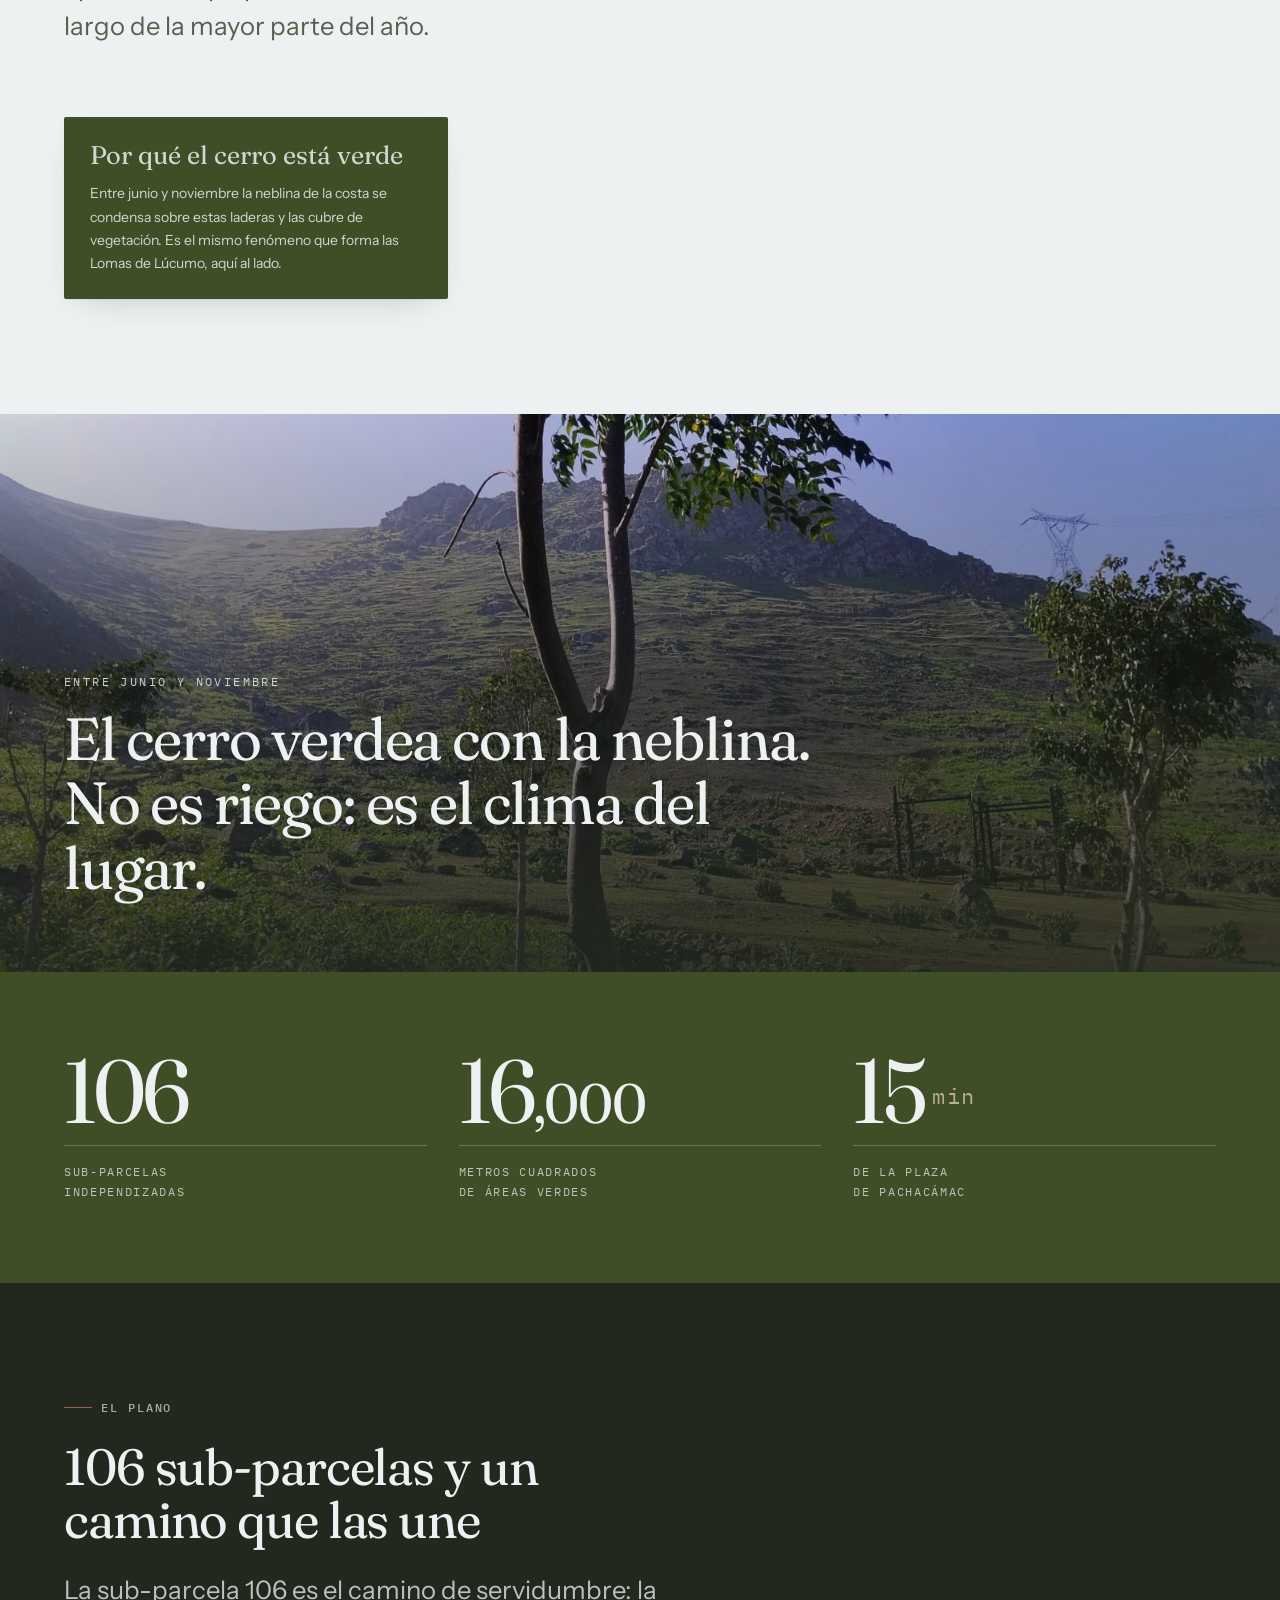
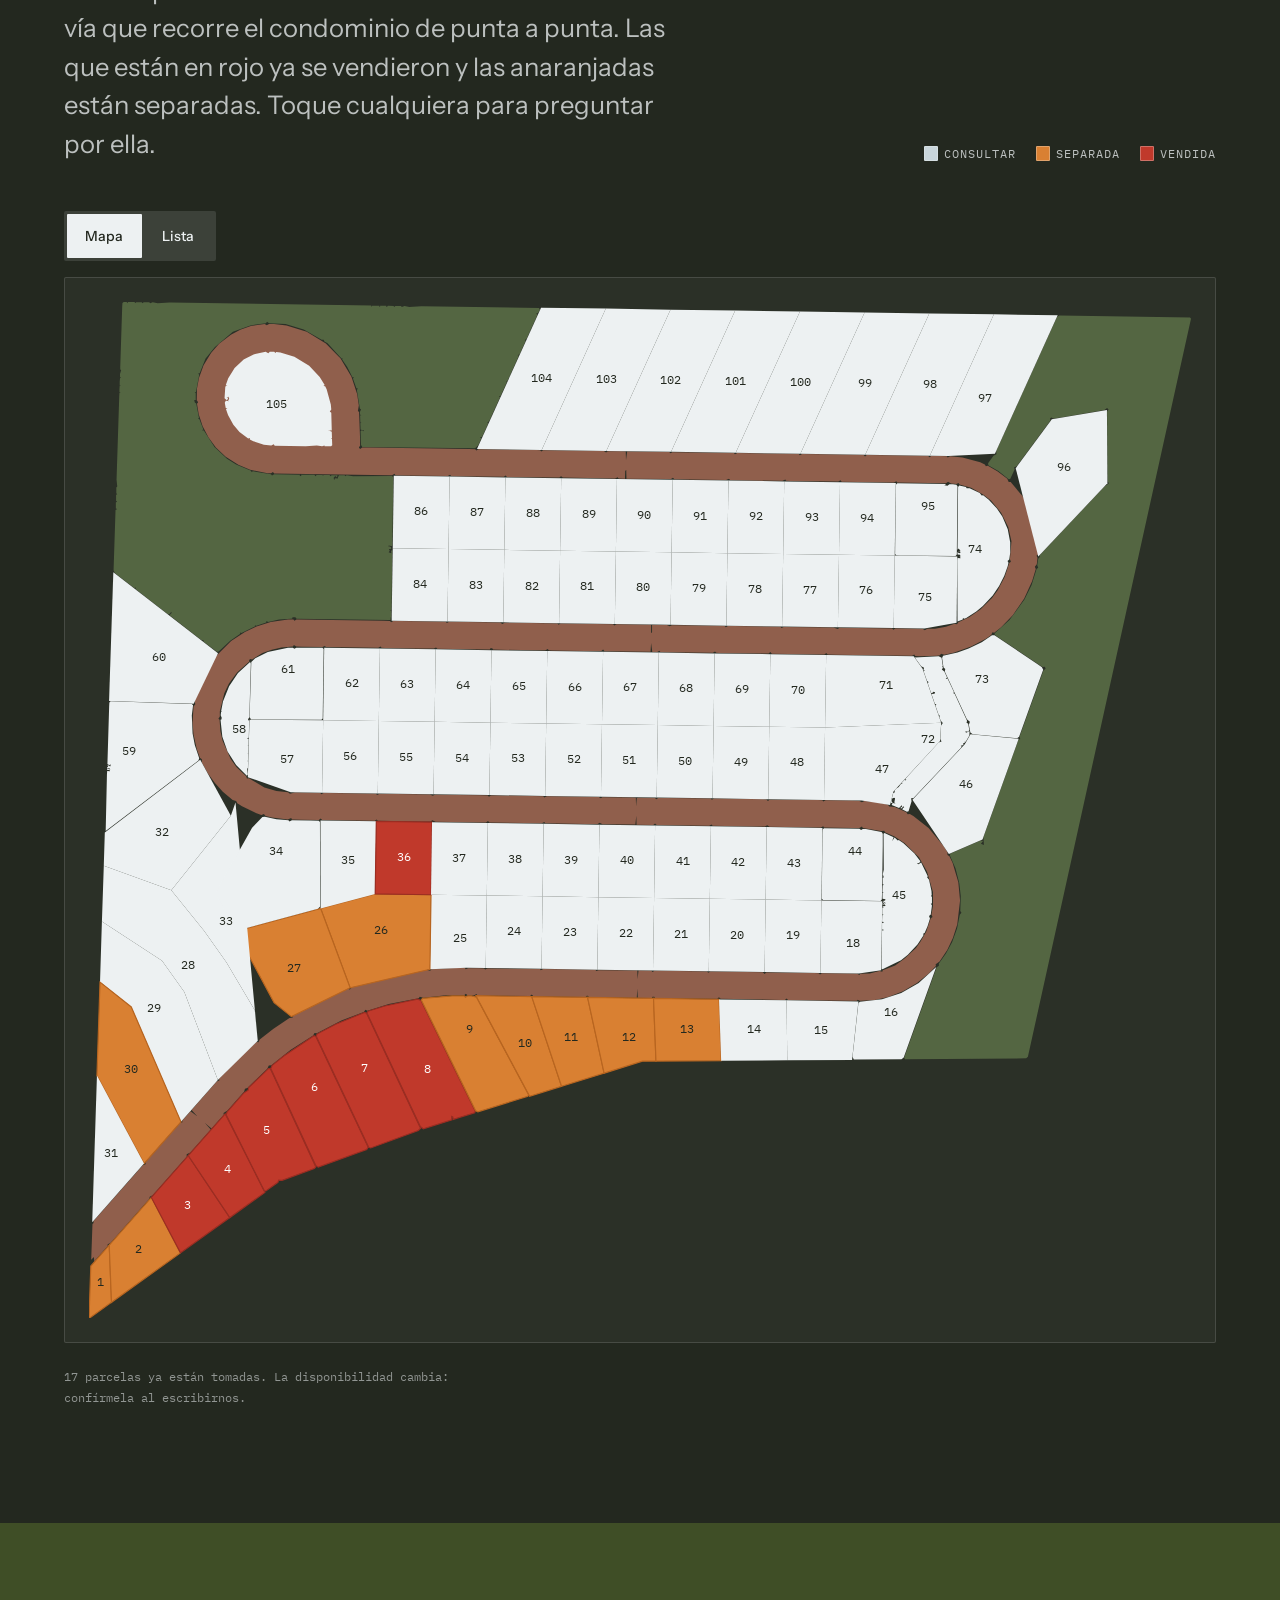
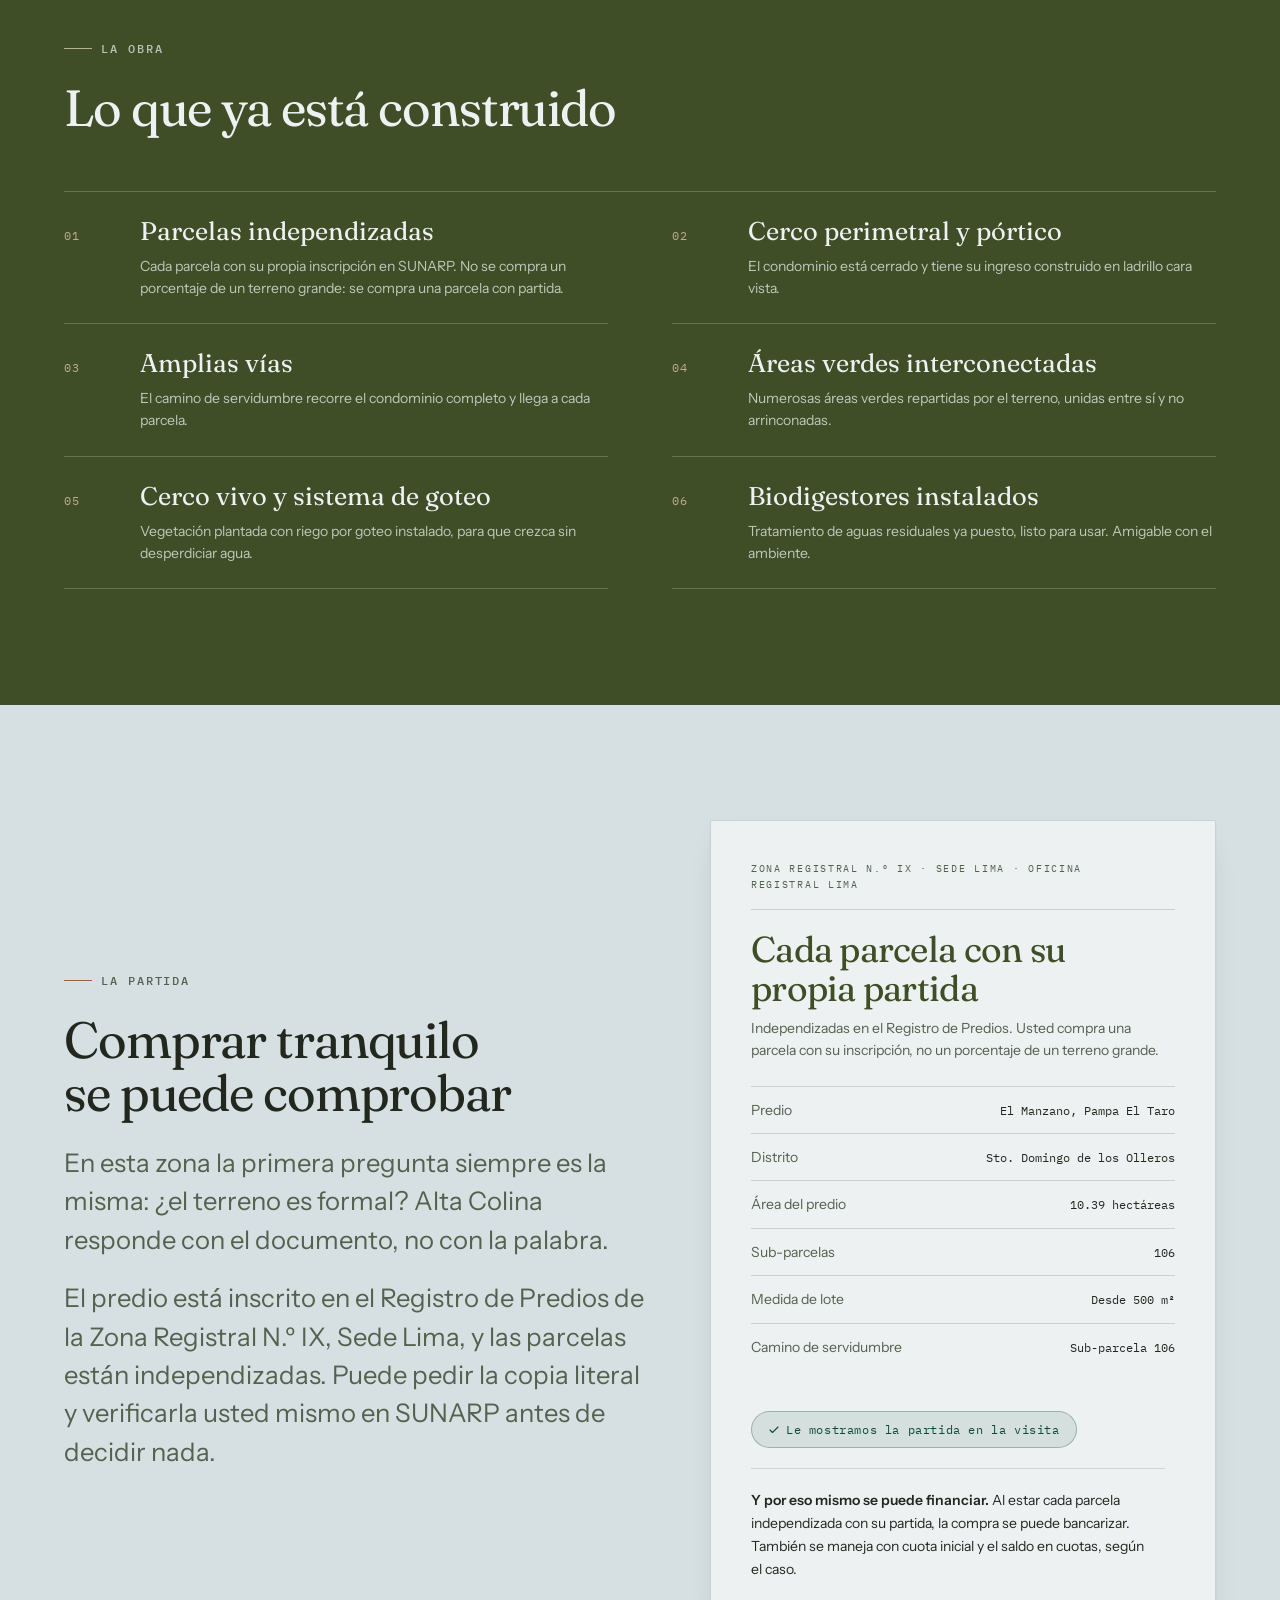
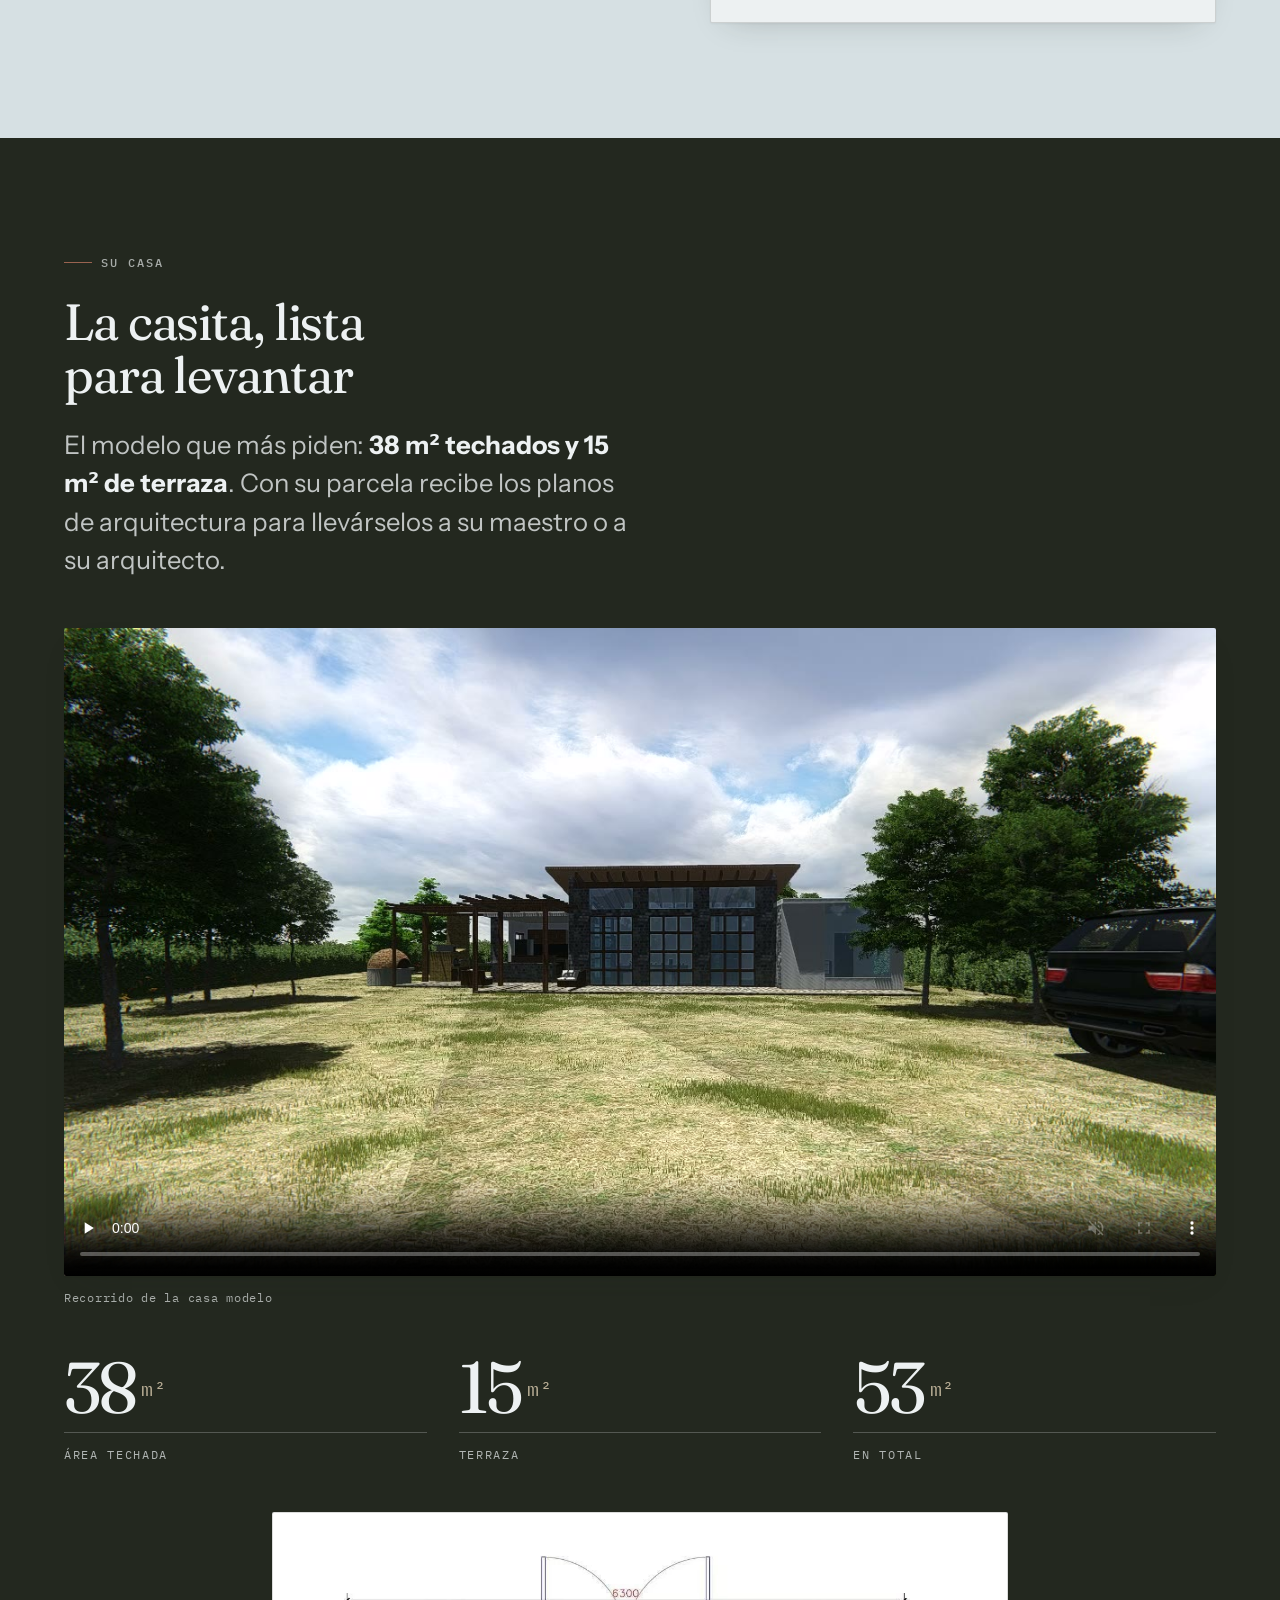
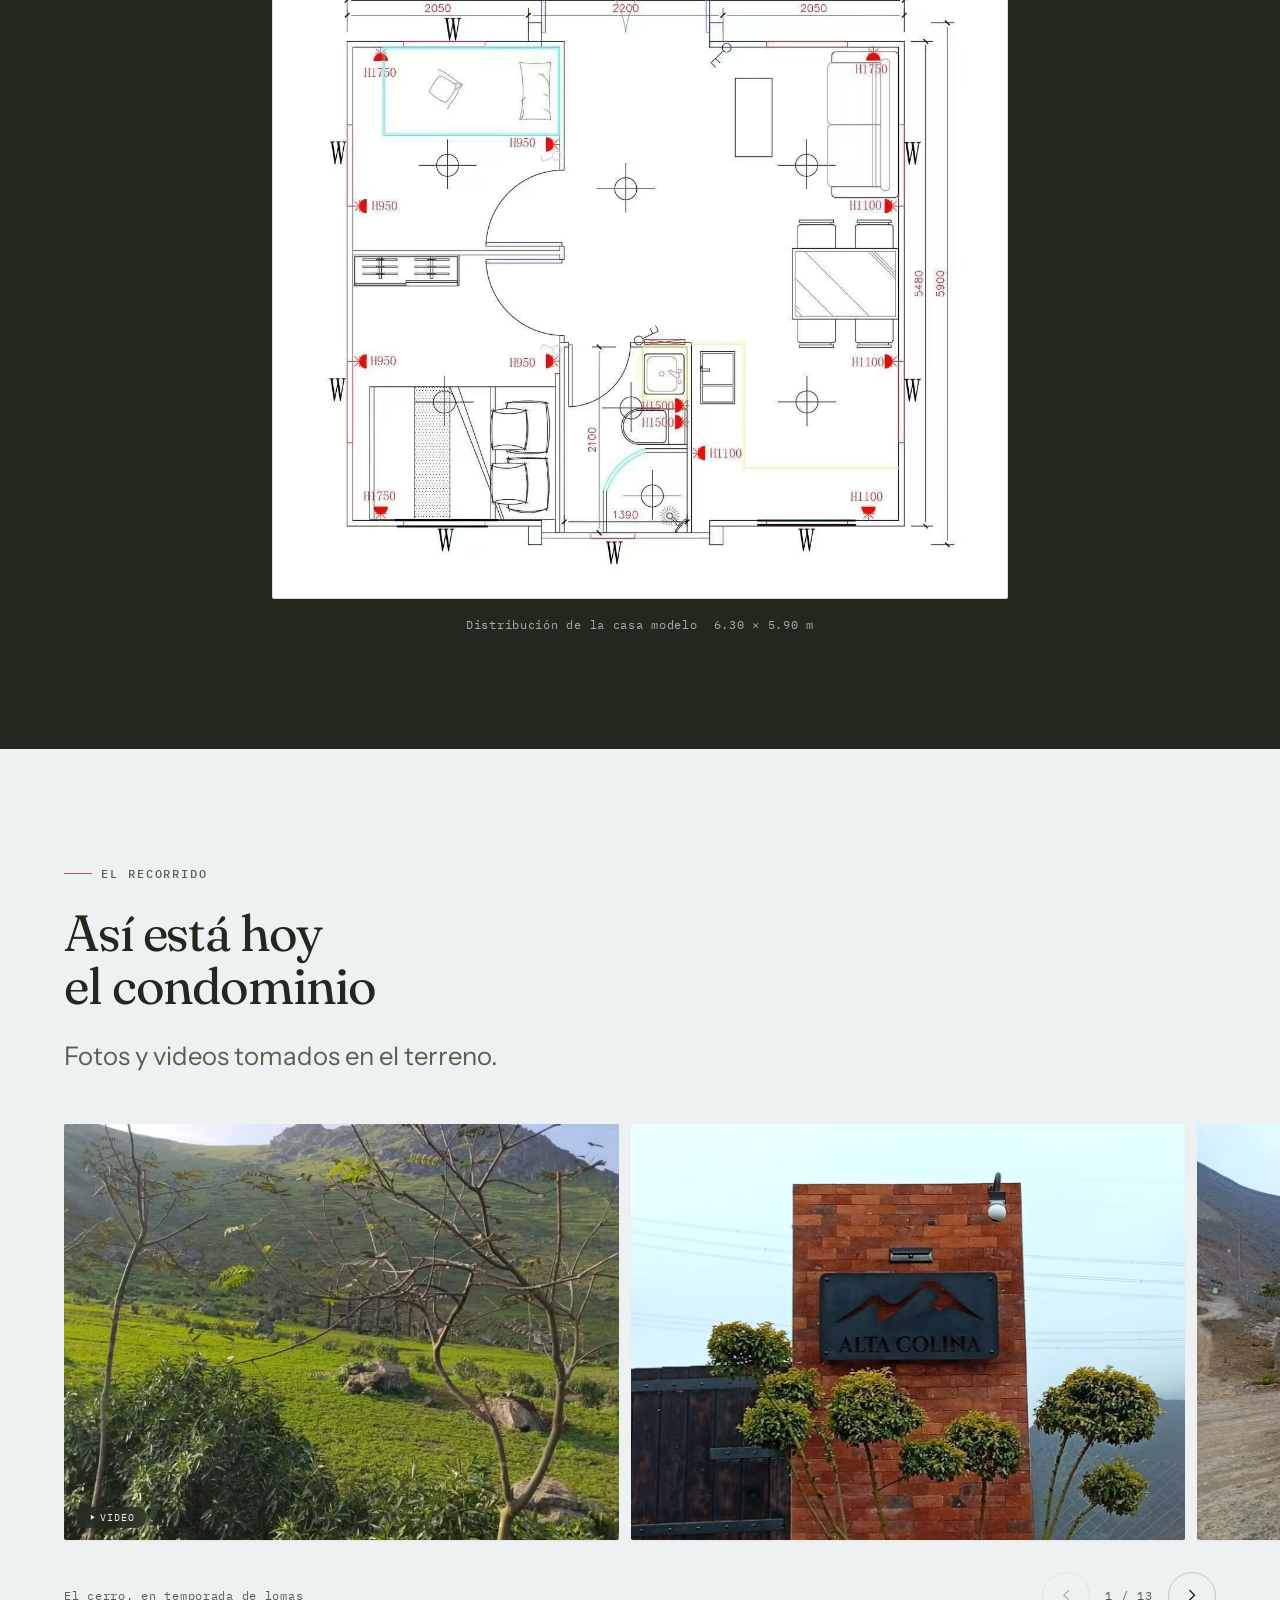
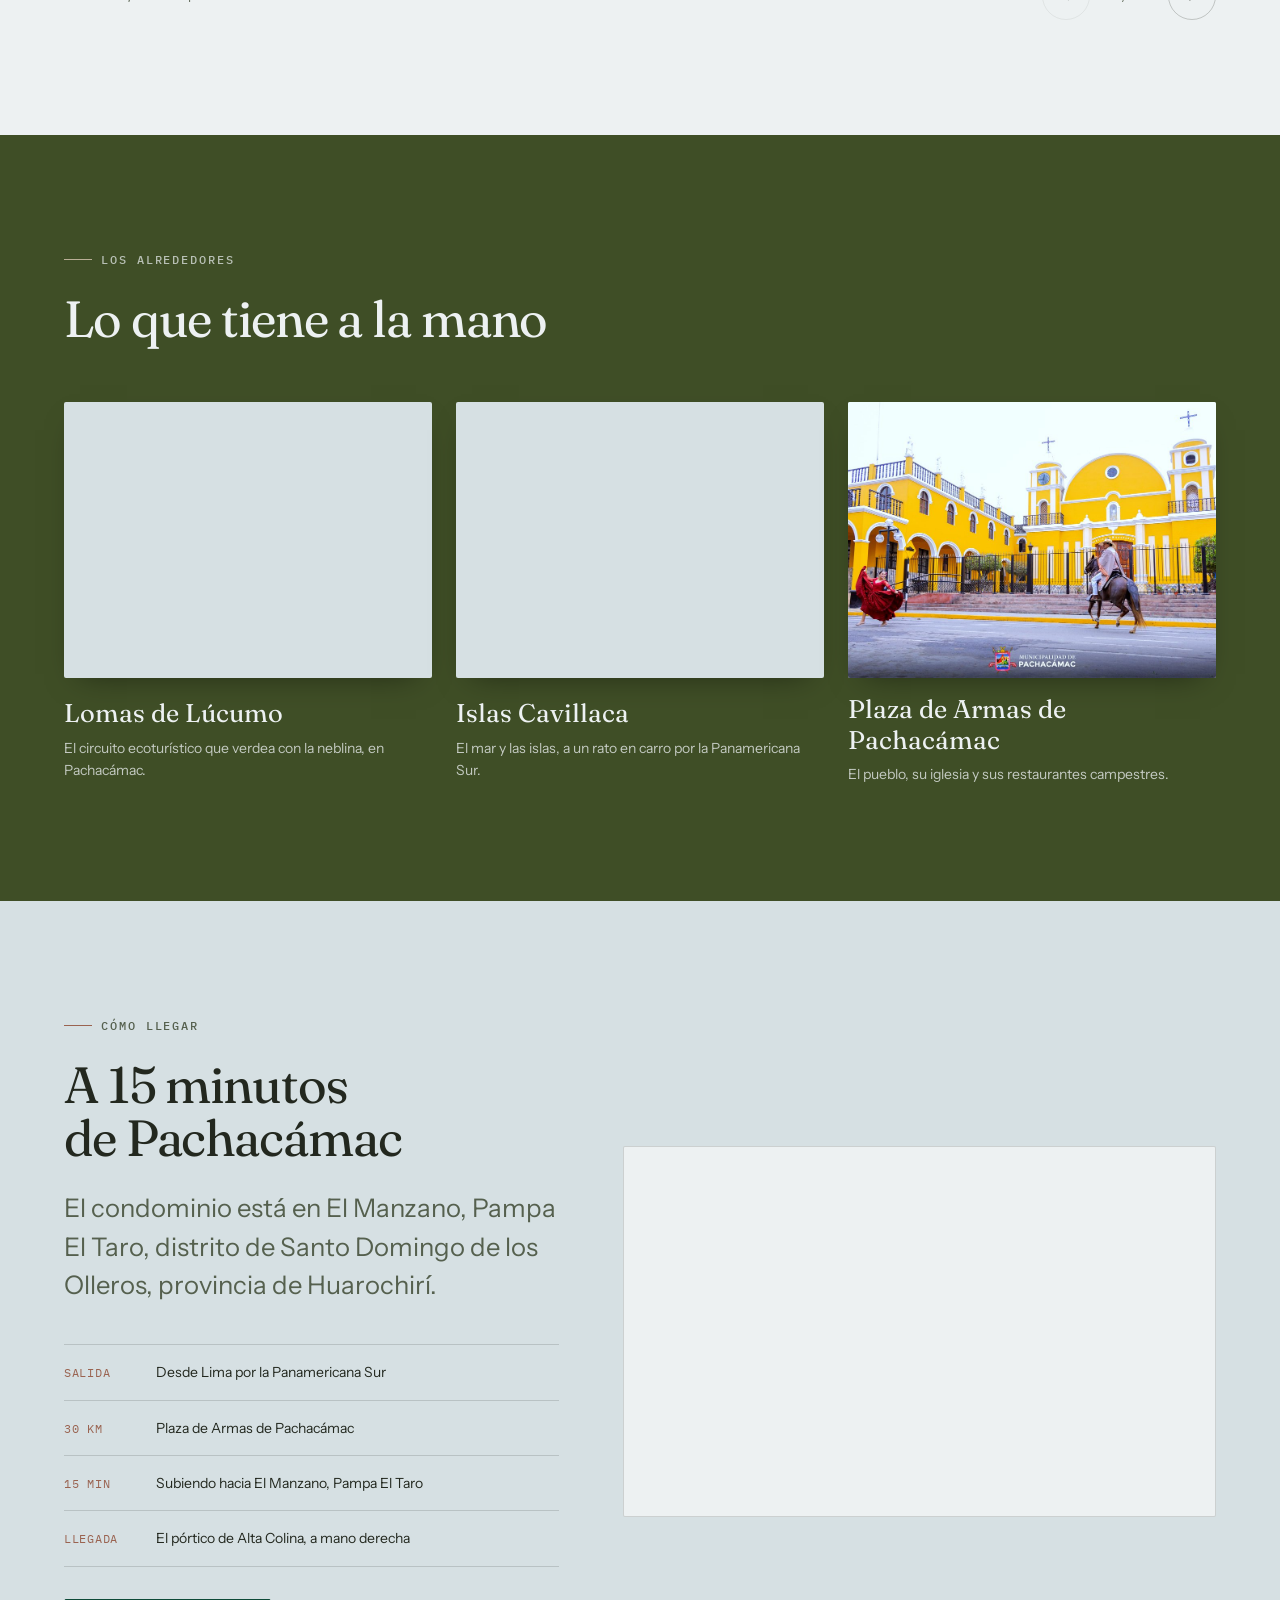
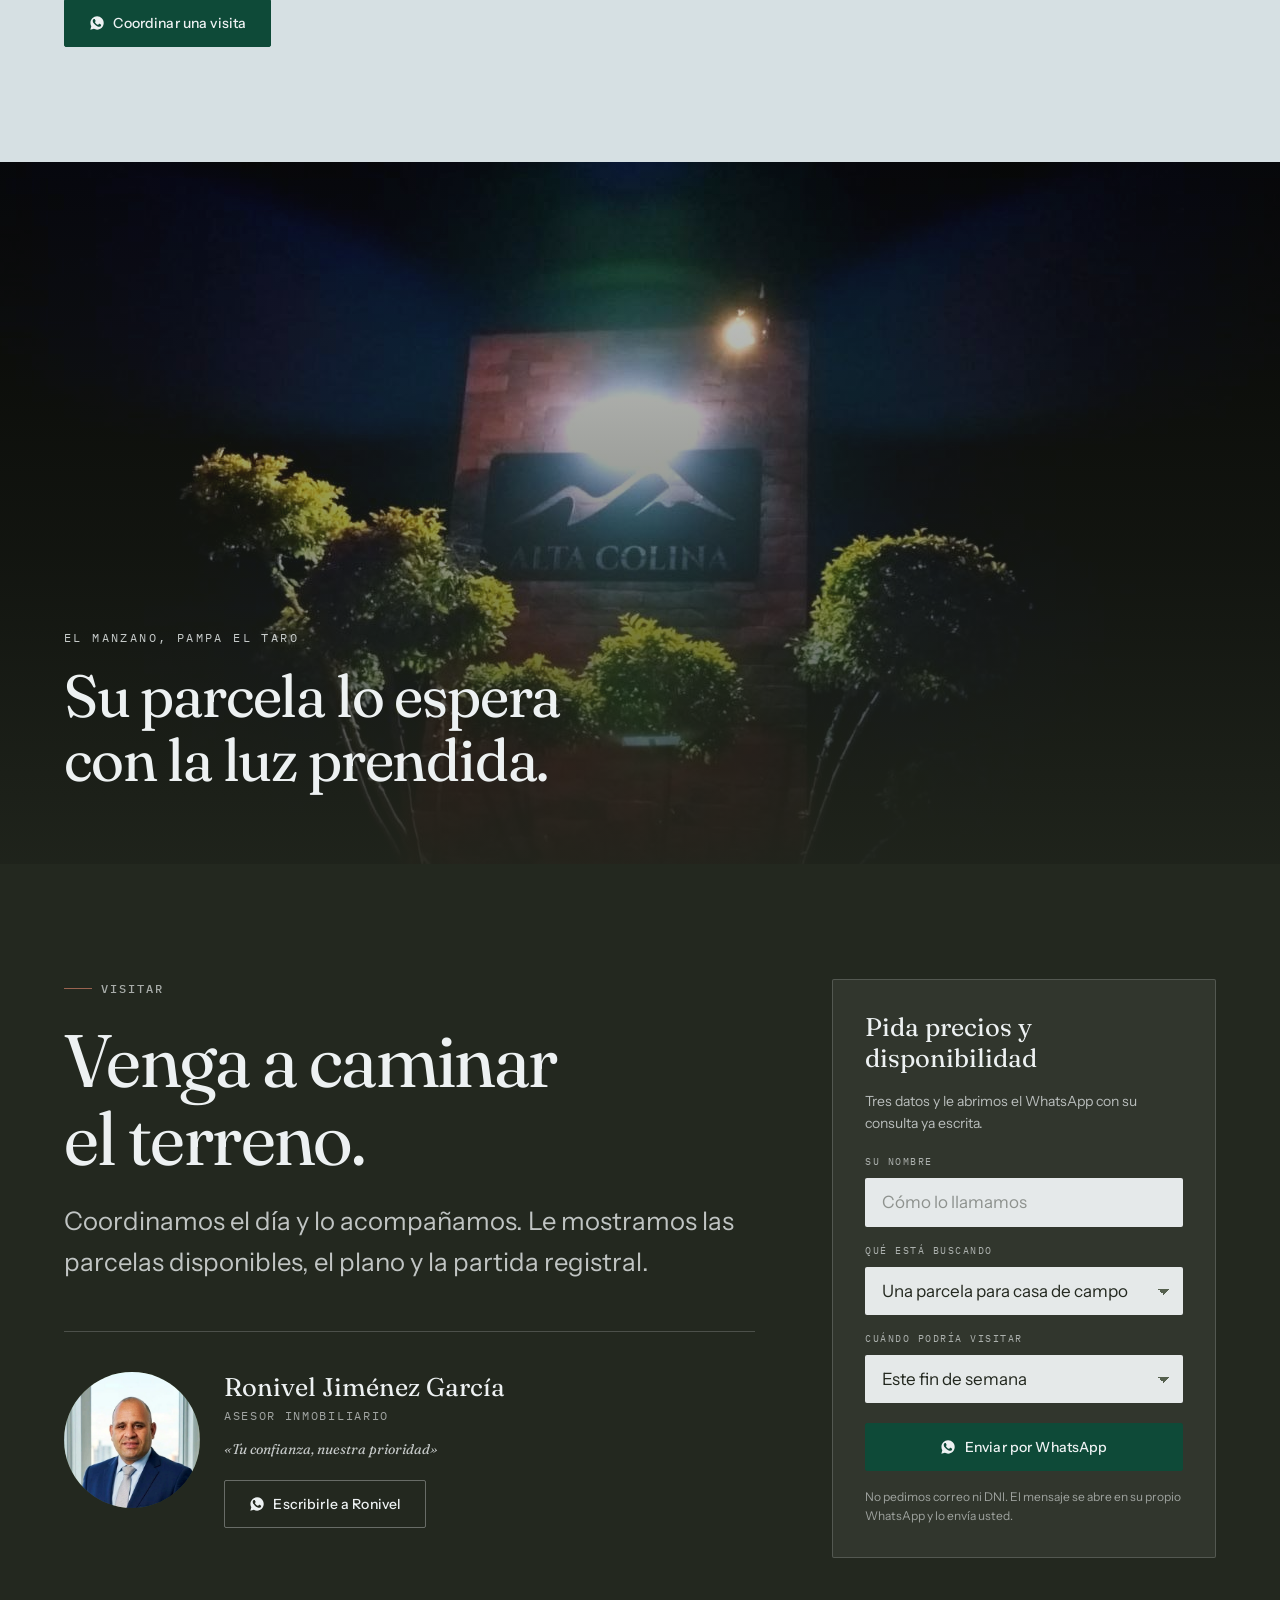
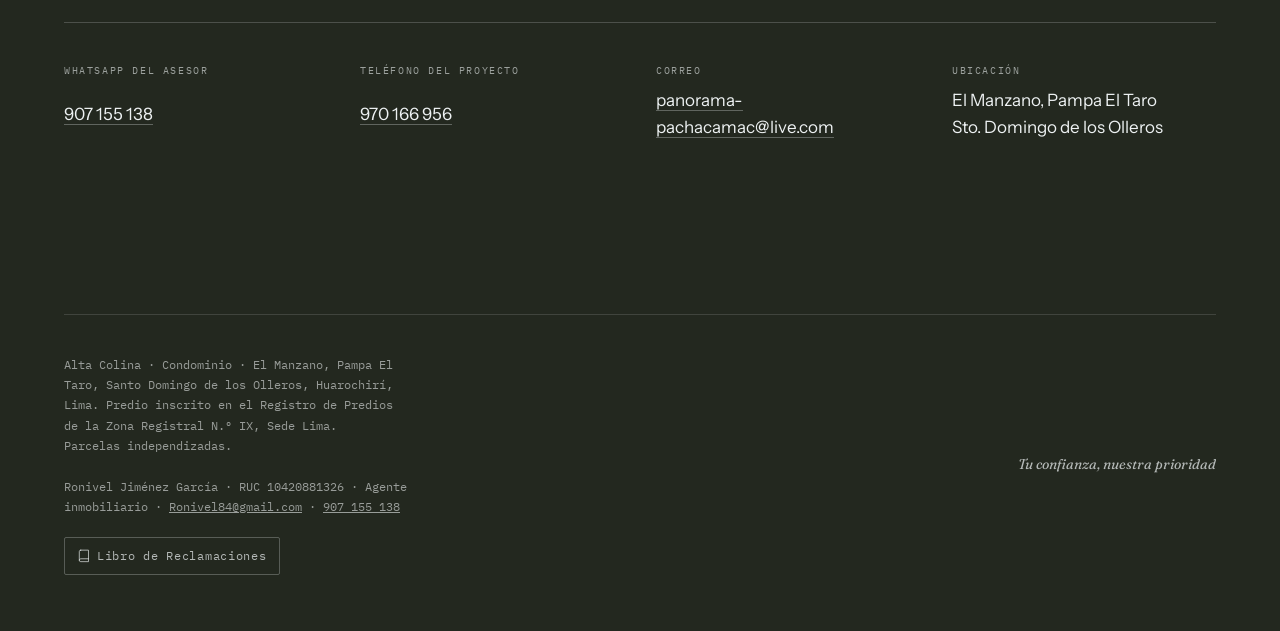
==== commit fbb36967: "Vista MAPA/LISTA: el plano por fin se puede usar en celular POR QUE: medido sobre el plano oficial, " ====
--- a/index.html
+++ b/index.html
@@ -210,15 +210,36 @@
       </div>
     </div>
 
+    <div class="plano__vistas" role="tablist" aria-label="Cómo ver las parcelas">
+      <button class="plano__vista" type="button" role="tab" id="tab-mapa"
+              aria-controls="plano-mapa" aria-selected="true">Mapa</button>
+      <button class="plano__vista" type="button" role="tab" id="tab-lista"
+              aria-controls="plano-lista" aria-selected="false">Lista</button>
+    </div>
+
     <div class="plano__lienzo revela">
-      <div class="plano__marco" tabindex="0" role="group"
-           aria-label="Plano del condominio: 105 parcelas. Use las flechas para recorrerlas y Enter para abrir una.">
+      <div class="plano__marco" id="plano-mapa" role="tabpanel" aria-labelledby="tab-mapa" tabindex="0"
+           aria-label="Plano del condominio: 103 lotes. Use las flechas para recorrerlas y Enter para abrir una.">
         <svg class="plano__svg" id="plano-svg" viewBox="0 0 1600 1435"
              role="img" aria-label="Plano de lotización del condominio Alta Colina">
           <title>Plano de lotización — Alta Colina</title>
         </svg>
       </div>
       <p class="plano__pista" aria-hidden="true">Deslice para recorrer el plano</p>
+      <p class="plano__pista plano__pista--lista" aria-hidden="true">En el celular conviene la lista</p>
+
+      <div class="lista" id="plano-lista" role="tabpanel" aria-labelledby="tab-lista" hidden>
+        <div class="lista__filtros" role="group" aria-label="Filtrar parcelas">
+          <button class="lista__filtro" type="button" data-filtro="disponible" aria-pressed="true">Disponibles</button>
+          <button class="lista__filtro" type="button" data-filtro="todas" aria-pressed="false">Todas</button>
+          <label class="lista__buscar">
+            <span class="visualmente-oculto">Buscar por número de parcela</span>
+            <input type="search" id="lista-buscar" inputmode="numeric" placeholder="N.º de parcela" autocomplete="off">
+          </label>
+        </div>
+        <p class="lista__cuenta" id="lista-cuenta" role="status"></p>
+        <ul class="lista__filas" id="lista-filas"></ul>
+      </div>
 
       <div class="ficha" id="ficha" role="status" aria-live="polite" data-visible="no">
         <button class="ficha__cerrar" type="button" id="ficha-cerrar" aria-label="Cerrar ficha">✕</button>
--- a/assets/estilos.css
+++ b/assets/estilos.css
@@ -1617,3 +1617,148 @@
   max-inline-size: 46ch;
 }
 .partida__pago b { font-weight: 600; }
+
+
+/* ============================================================
+   MAPA / LISTA
+   El plano es la pieza firma, pero en un celular la parcela mas
+   angosta mide 17 px: ningun ancho de SVG la vuelve tocable. Una
+   fila de lista siempre mide 44. Por eso en celular la lista manda.
+   ============================================================ */
+/* visible para lectores de pantalla, no en la pantalla */
+.visualmente-oculto {
+  position: absolute;
+  inline-size: 1px; block-size: 1px;
+  margin: -1px; padding: 0; border: 0;
+  clip-path: inset(50%);
+  overflow: hidden; white-space: nowrap;
+}
+
+.plano__vistas {
+  display: flex;
+  gap: 2px;
+  margin-block-end: 1rem;
+  padding: 3px;
+  border-radius: var(--radio);
+  background: color-mix(in srgb, var(--garua-luz) 12%, transparent);
+  inline-size: fit-content;
+}
+.plano__vista {
+  font: inherit;
+  font-size: var(--t-s);
+  font-weight: 500;
+  color: var(--garua-luz);
+  background: none;
+  border: 0;
+  border-radius: calc(var(--radio) - 1px);
+  padding: 0.55rem 1.15rem;
+  min-block-size: 44px;
+  cursor: pointer;
+  transition: background .16s ease, color .16s ease;
+}
+.plano__vista[aria-selected="true"] {
+  background: var(--garua-luz);
+  color: var(--pizarra);
+}
+.plano__vista:focus-visible { outline: 2px solid var(--garua-luz); outline-offset: 2px; }
+
+.lista__filtros {
+  display: flex;
+  gap: .5rem;
+  flex-wrap: wrap;
+  align-items: center;
+  margin-block-end: 1rem;
+}
+.lista__filtro {
+  font: inherit;
+  font-size: .88rem;
+  color: color-mix(in srgb, var(--garua-luz) 76%, transparent);
+  background: none;
+  border: 1px solid color-mix(in srgb, var(--garua-luz) 26%, transparent);
+  border-radius: var(--radio);
+  padding: .5rem .9rem;
+  min-block-size: 44px;
+  cursor: pointer;
+}
+.lista__filtro[aria-pressed="true"] {
+  background: var(--garua-luz);
+  color: var(--pizarra);
+  border-color: var(--garua-luz);
+}
+.lista__buscar { margin-inline-start: auto; }
+.lista__buscar input {
+  font: inherit;
+  font-size: .88rem;
+  min-block-size: 44px;
+  inline-size: 9.5rem;
+  padding: .5rem .7rem;
+  color: var(--garua-luz);
+  background: color-mix(in srgb, var(--garua-luz) 8%, transparent);
+  border: 1px solid color-mix(in srgb, var(--garua-luz) 26%, transparent);
+  border-radius: var(--radio);
+}
+.lista__buscar input::placeholder { color: color-mix(in srgb, var(--garua-luz) 52%, transparent); }
+
+.lista__cuenta {
+  font-family: var(--dato);
+  font-size: .8rem;
+  color: color-mix(in srgb, var(--garua-luz) 66%, transparent);
+  margin-block: 0 .75rem;
+}
+
+.lista__filas { list-style: none; margin: 0; padding: 0; }
+
+.lista__fila {
+  display: grid;
+  grid-template-columns: 4.5rem 1fr auto auto;
+  gap: .75rem;
+  align-items: center;
+  inline-size: 100%;
+  min-block-size: 56px;
+  padding: .6rem .85rem;
+  font: inherit;
+  text-align: start;
+  color: var(--garua-luz);
+  background: none;
+  border: 0;
+  border-block-end: 1px solid color-mix(in srgb, var(--garua-luz) 14%, transparent);
+  cursor: pointer;
+  transition: background .14s ease;
+}
+.lista__fila:hover { background: color-mix(in srgb, var(--garua-luz) 7%, transparent); }
+.lista__fila:focus-visible { outline: 2px solid var(--garua-luz); outline-offset: -2px; }
+.lista__fila[data-estado="vendida"] { opacity: .55; }
+
+.lista__num { font-family: var(--dato); font-size: 1.05rem; font-weight: 500; white-space: nowrap; }
+.lista__m2  { font-family: var(--dato); font-size: .95rem; }
+.lista__tag {
+  font-family: var(--dato);
+  font-size: .68rem;
+  letter-spacing: .06em;
+  text-transform: uppercase;
+  padding: .28rem .55rem;
+  border-radius: var(--radio);
+  white-space: nowrap;
+}
+.lista__tag[data-estado="disponible"] { background: var(--garua-luz); color: var(--pizarra); }
+.lista__tag[data-estado="reservada"]  { background: #D98032; color: var(--pizarra); }
+.lista__tag[data-estado="vendida"]    { background: #C0392B; color: #FFFFFF; }
+.lista__flecha { opacity: .5; }
+
+.lista__vacio {
+  padding: 2rem 0;
+  text-align: center;
+  color: color-mix(in srgb, var(--garua-luz) 66%, transparent);
+}
+
+.plano__pista--lista { display: none; }
+
+@media (max-width: 780px) {
+  /* el aparato desde el que compra este senor */
+  .plano__pista { display: none; }
+  .plano__pista--lista { display: block; }
+  .lista__fila { grid-template-columns: 4.9rem 1fr auto; gap: .5rem; }
+  .lista__flecha { display: none; }
+  .lista__buscar { margin-inline-start: 0; inline-size: 100%; }
+  .lista__buscar input { inline-size: 100%; }
+}
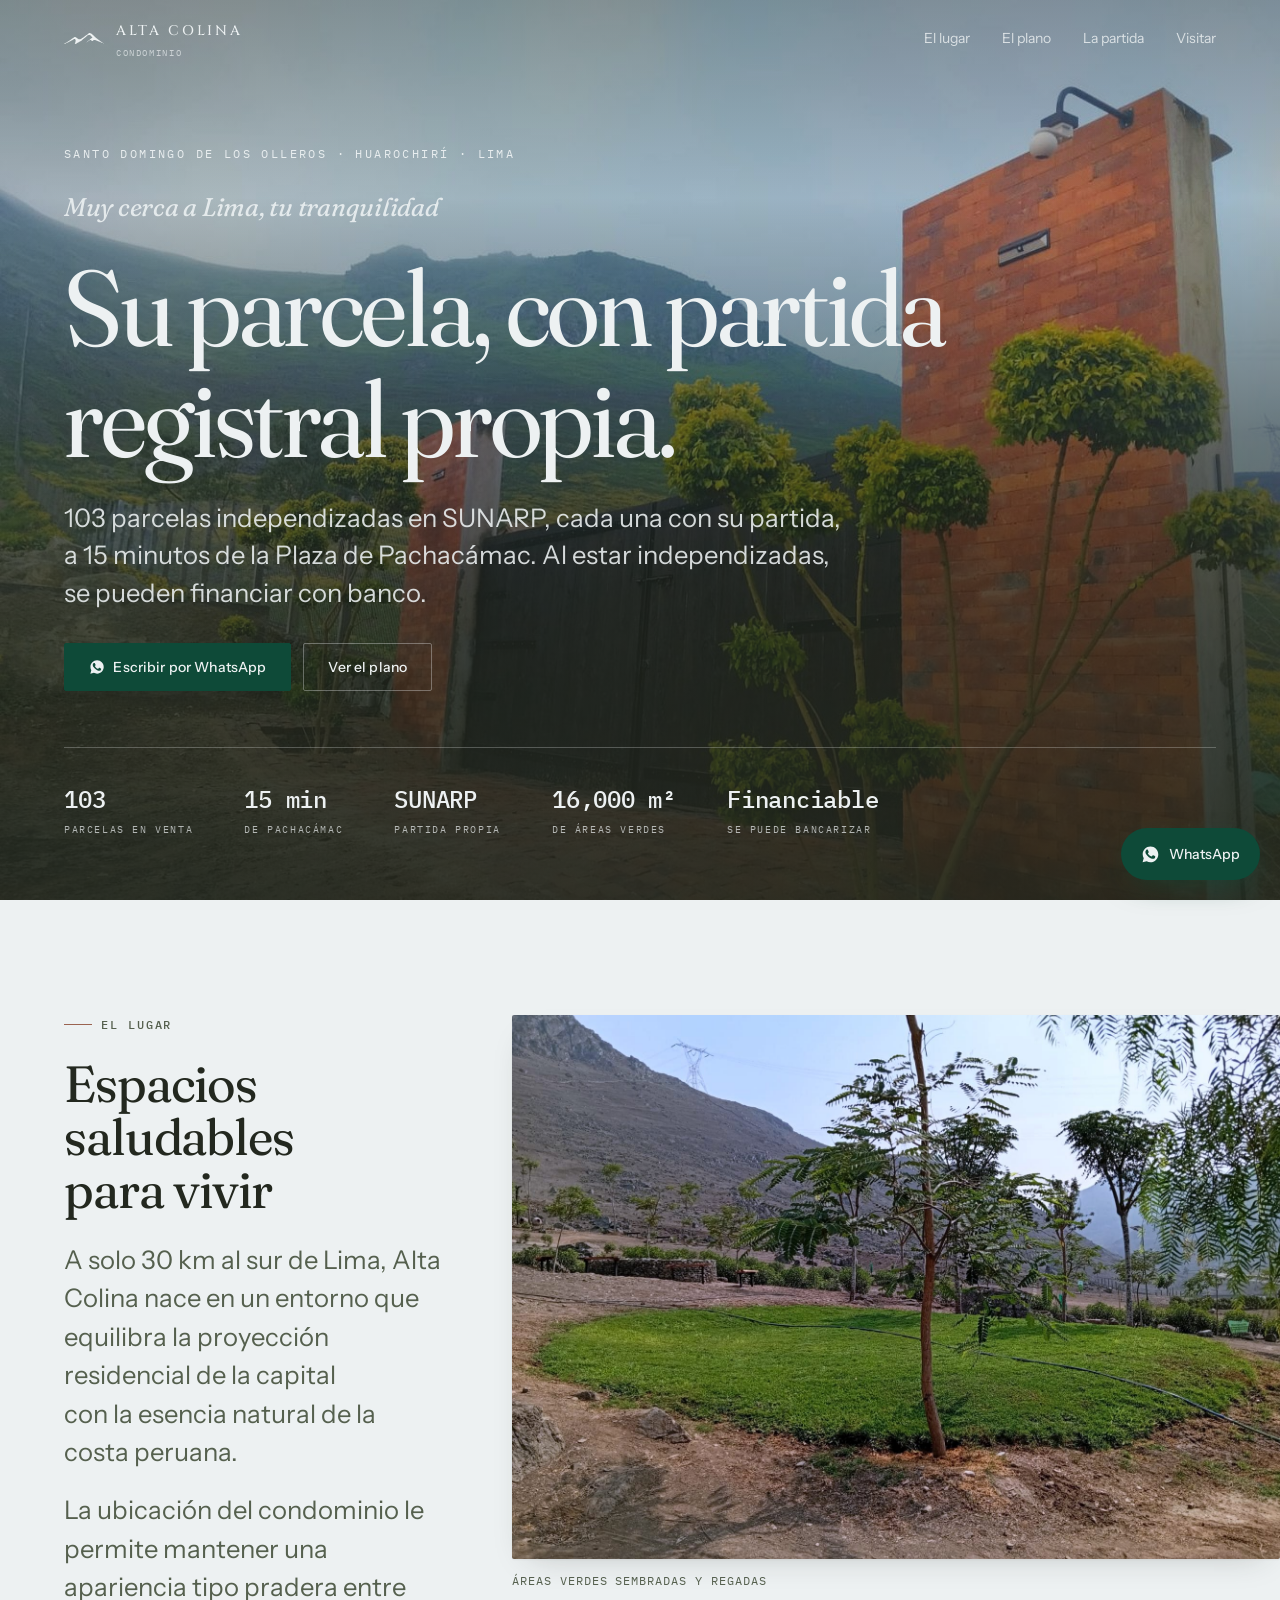
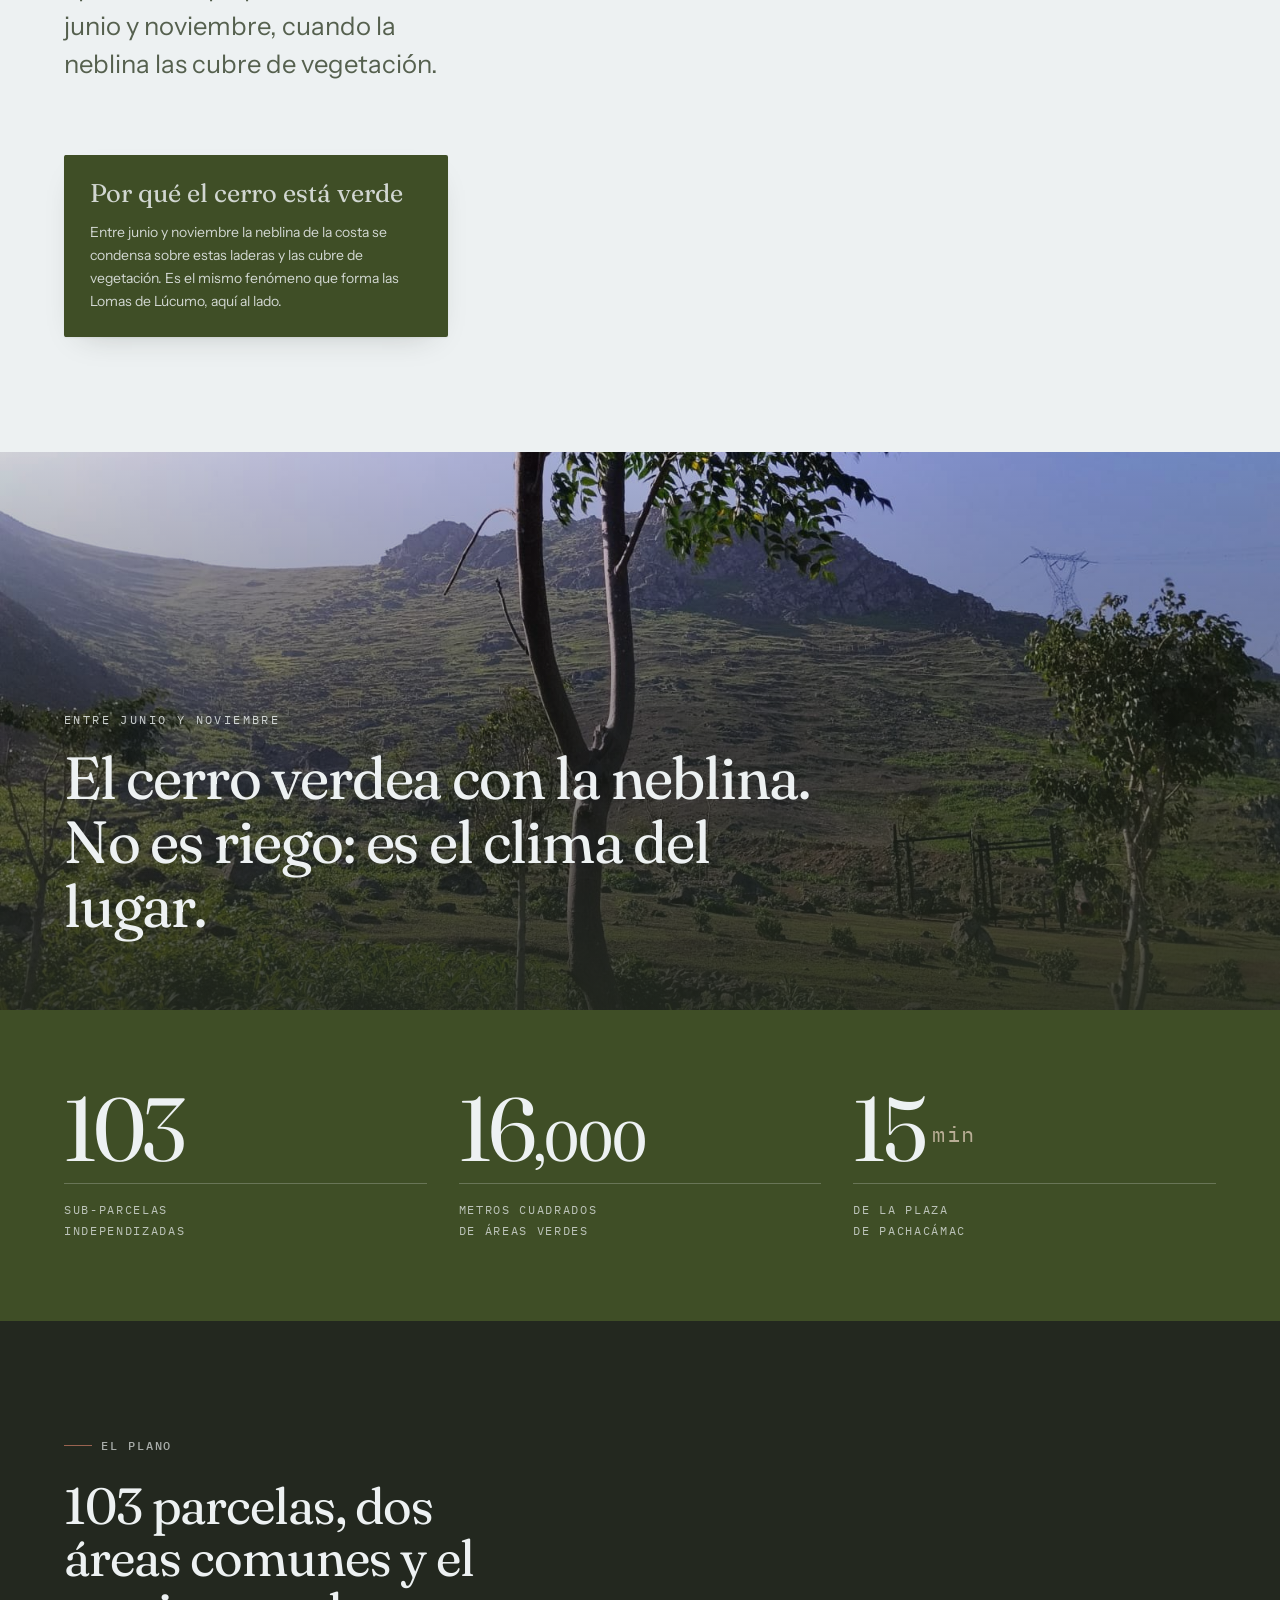
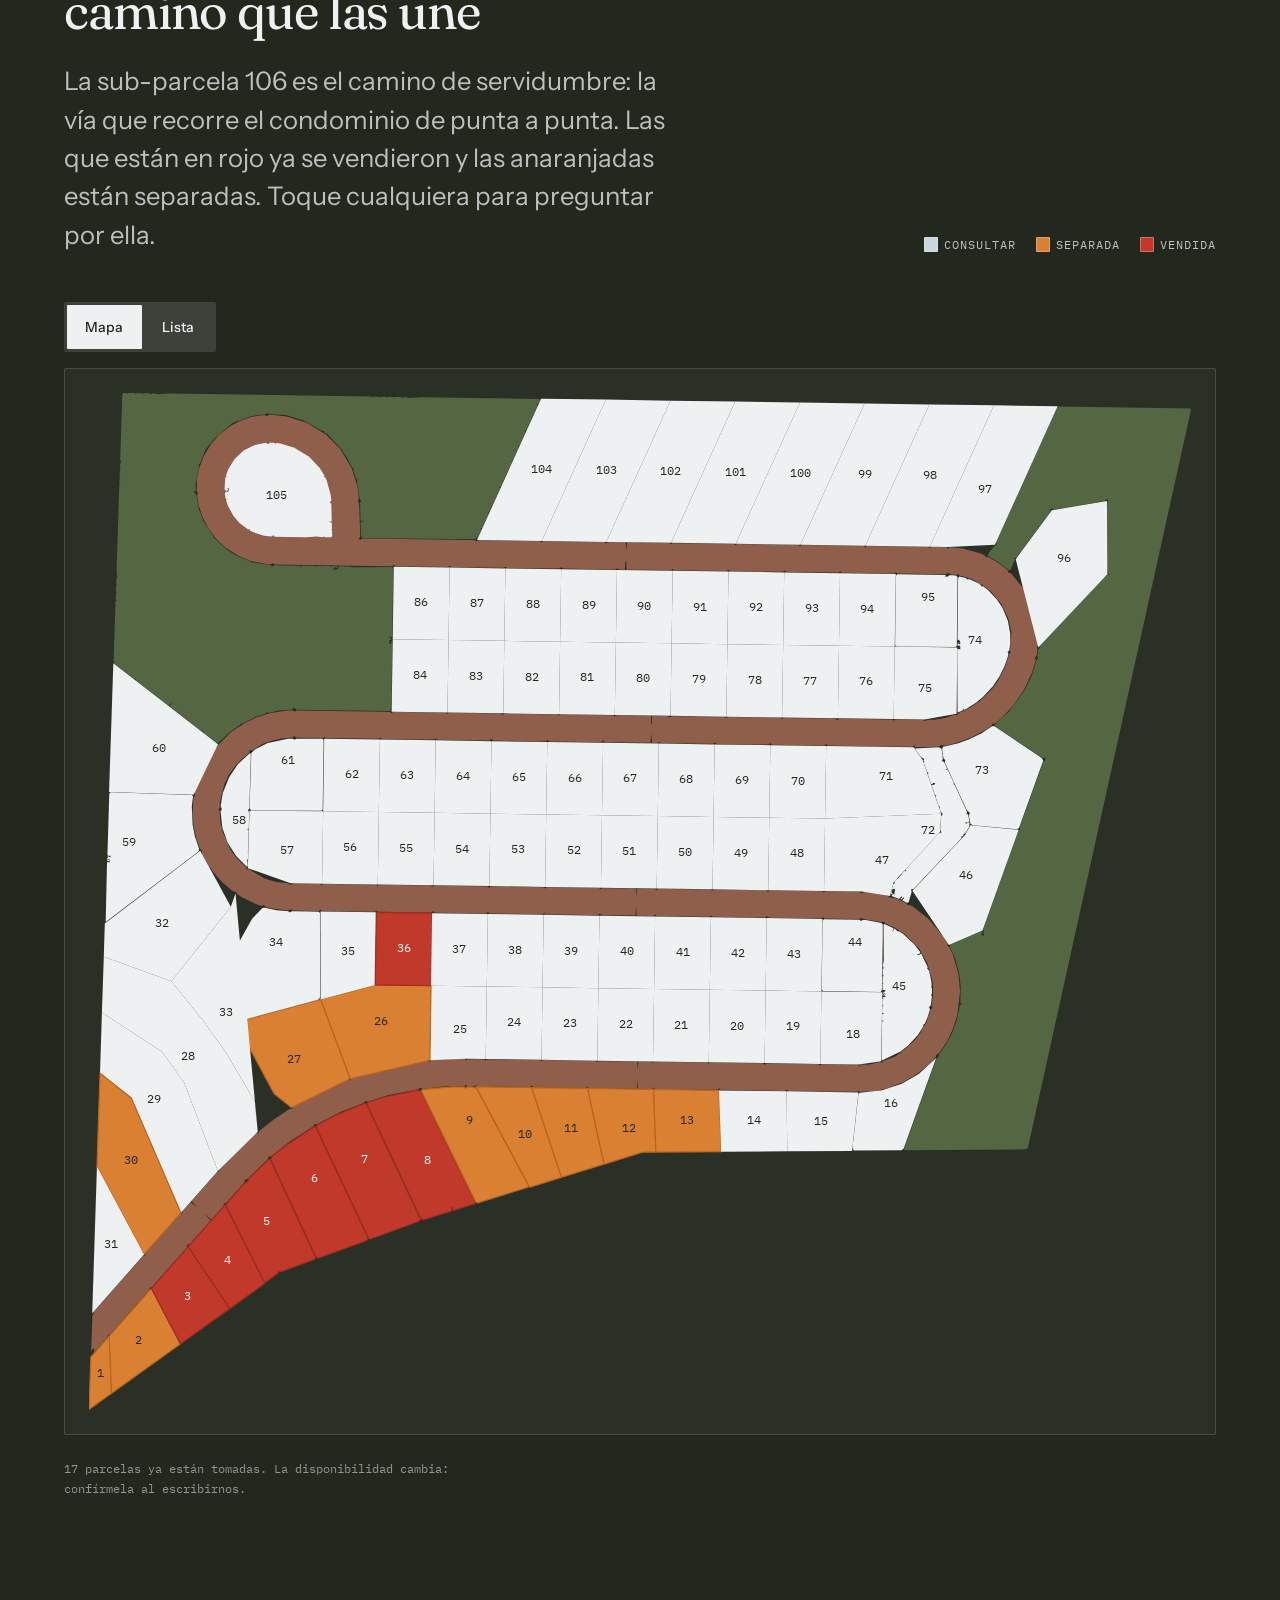
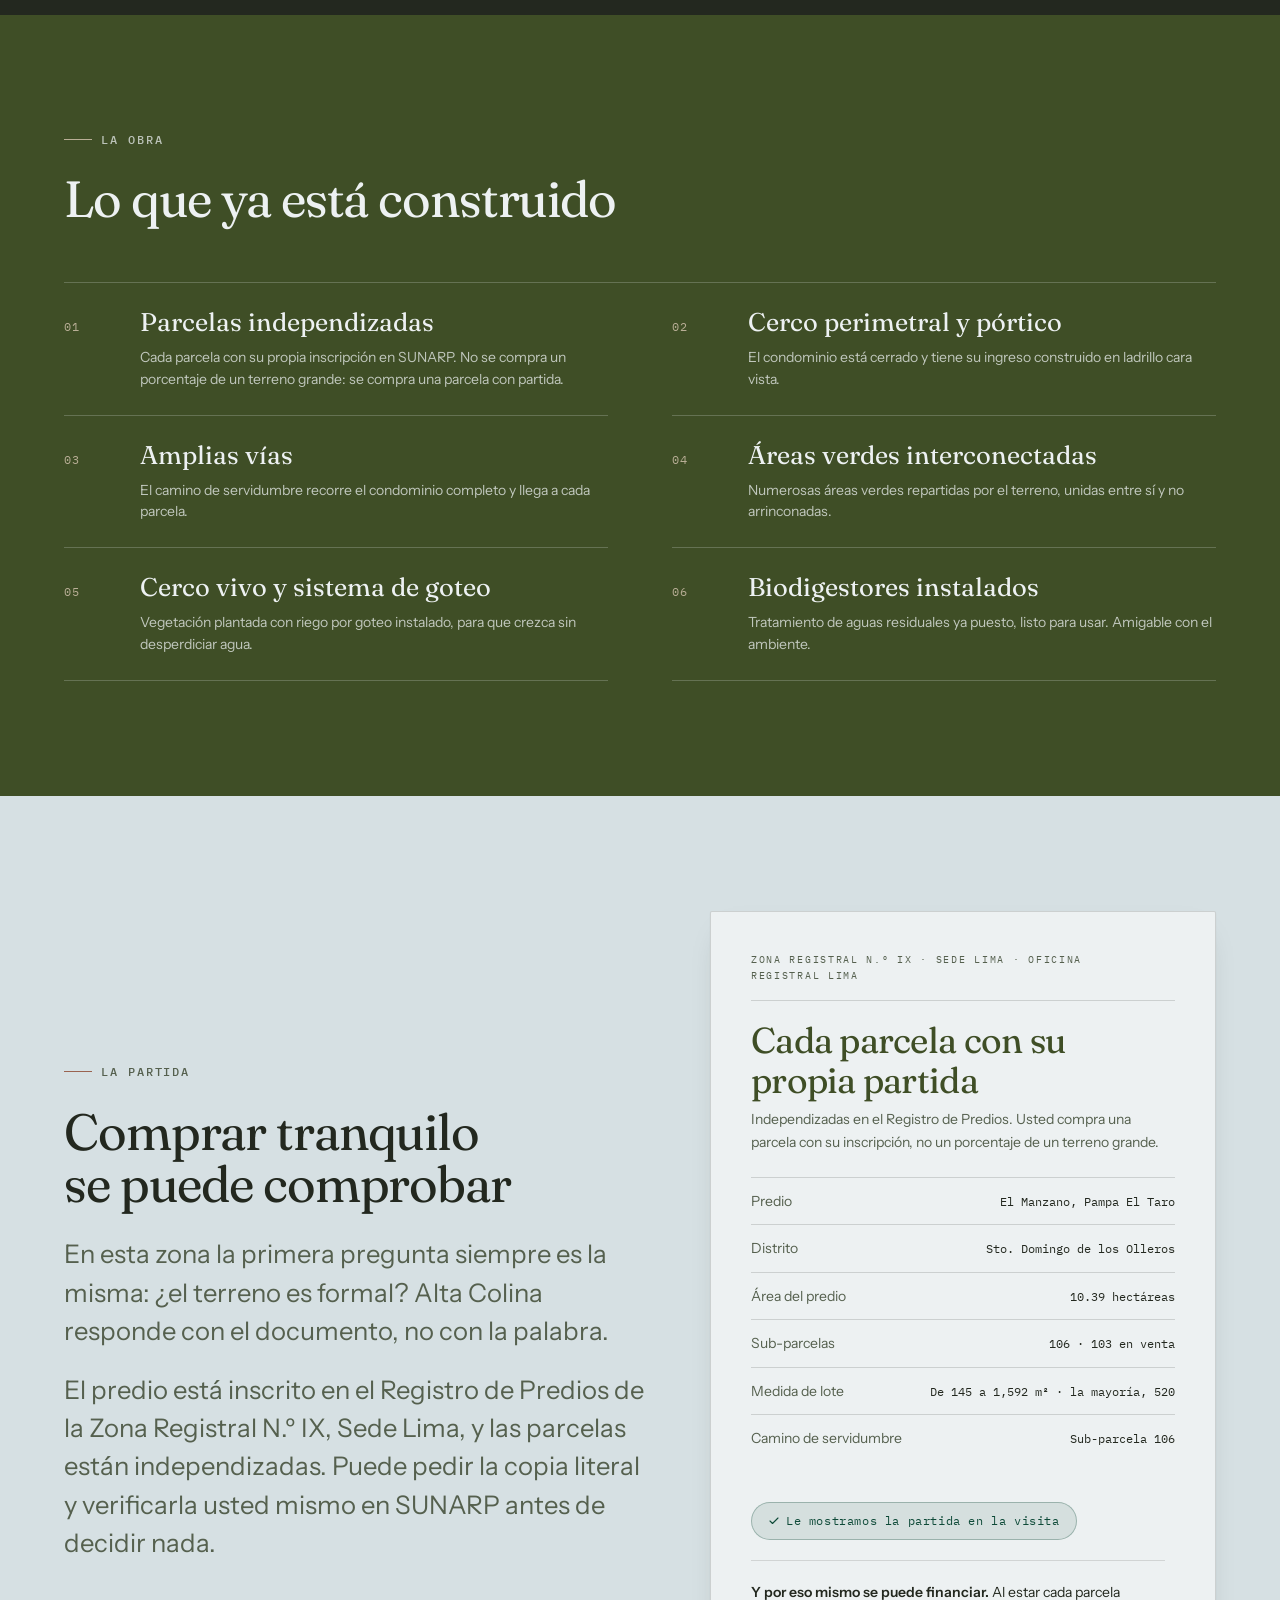
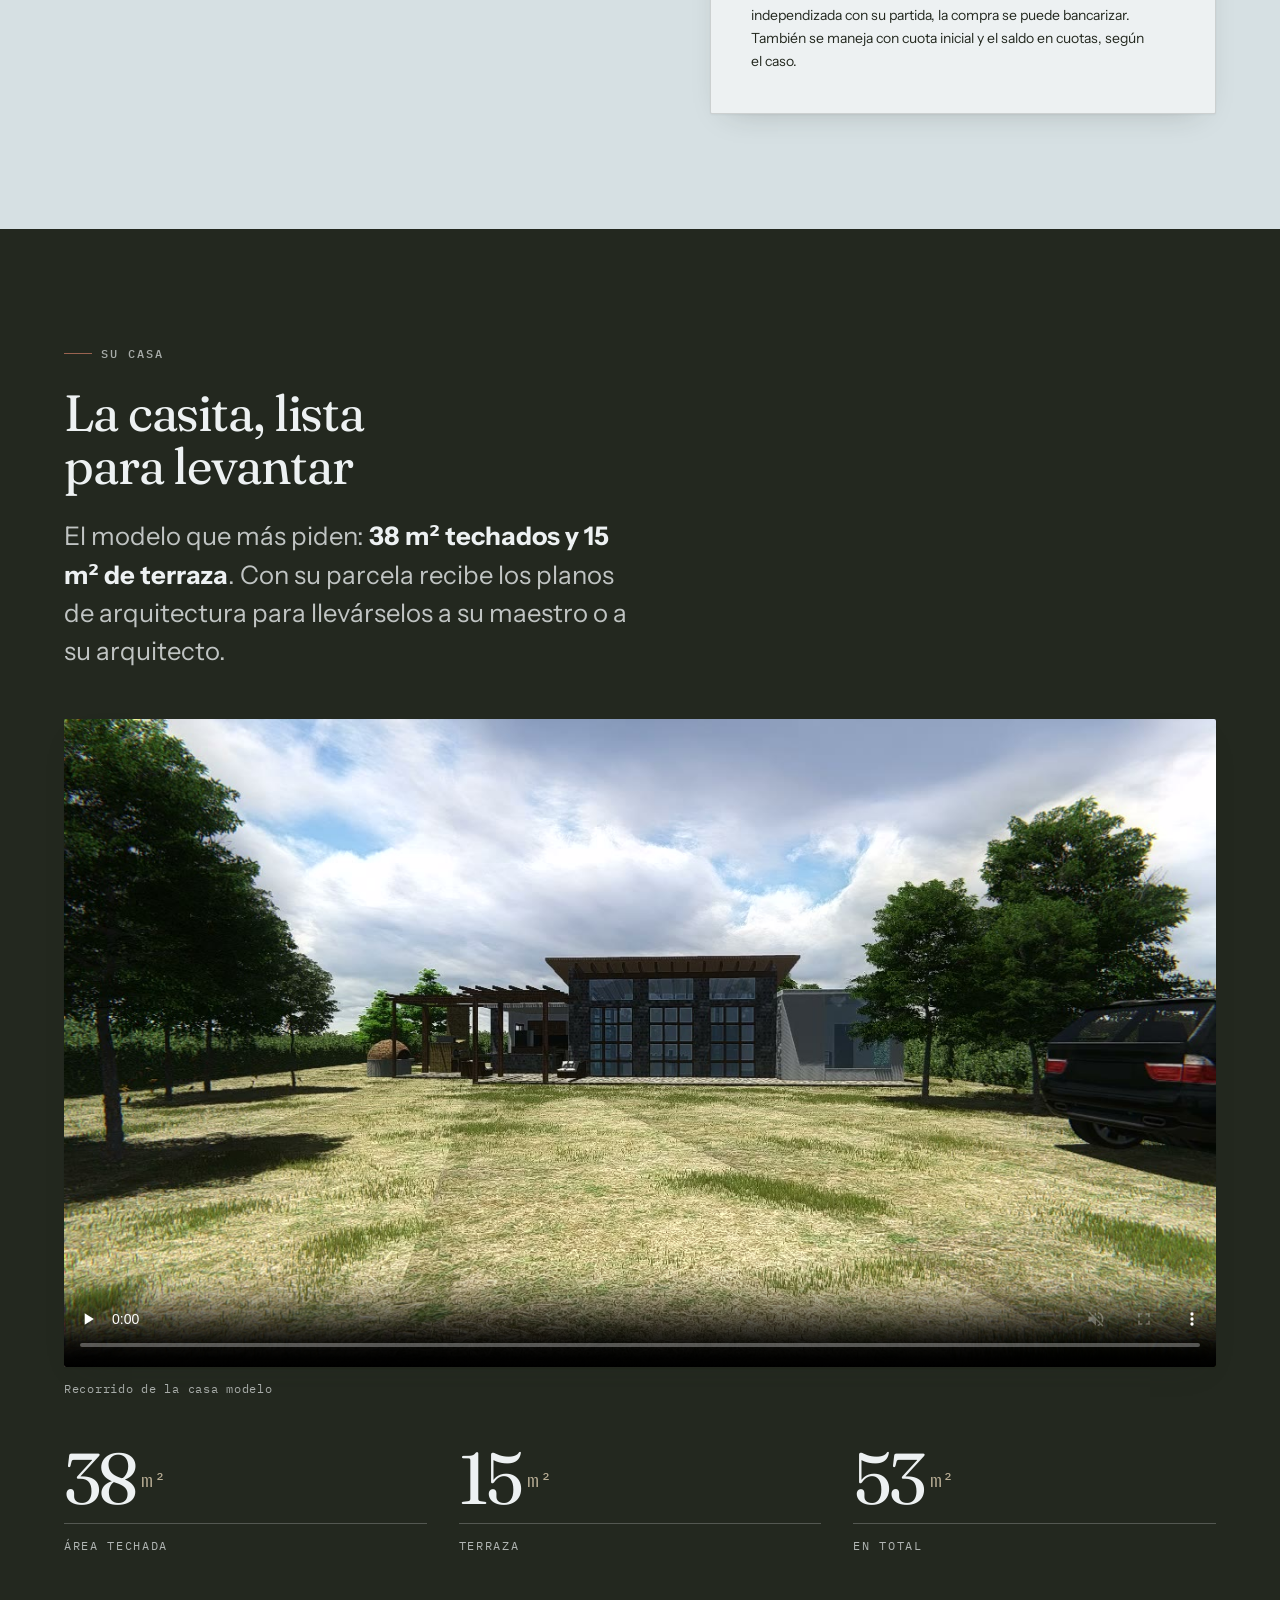
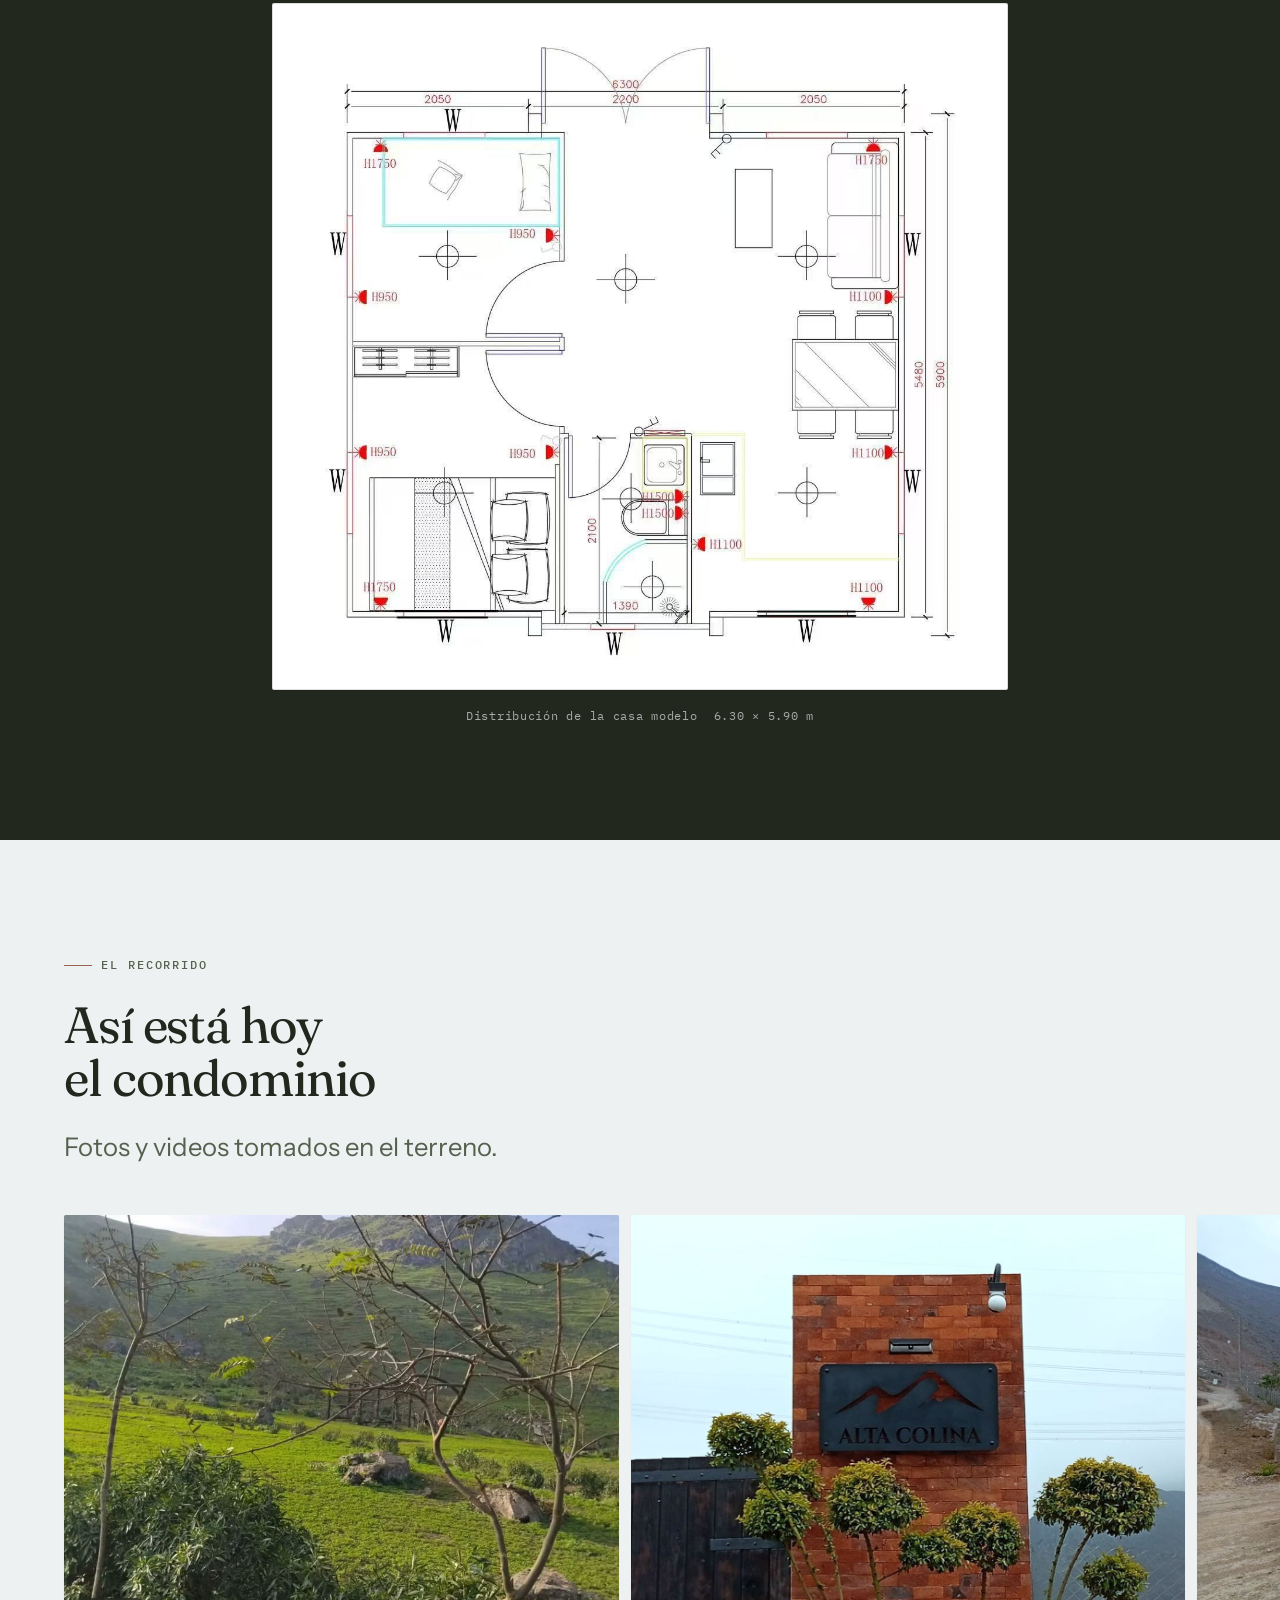
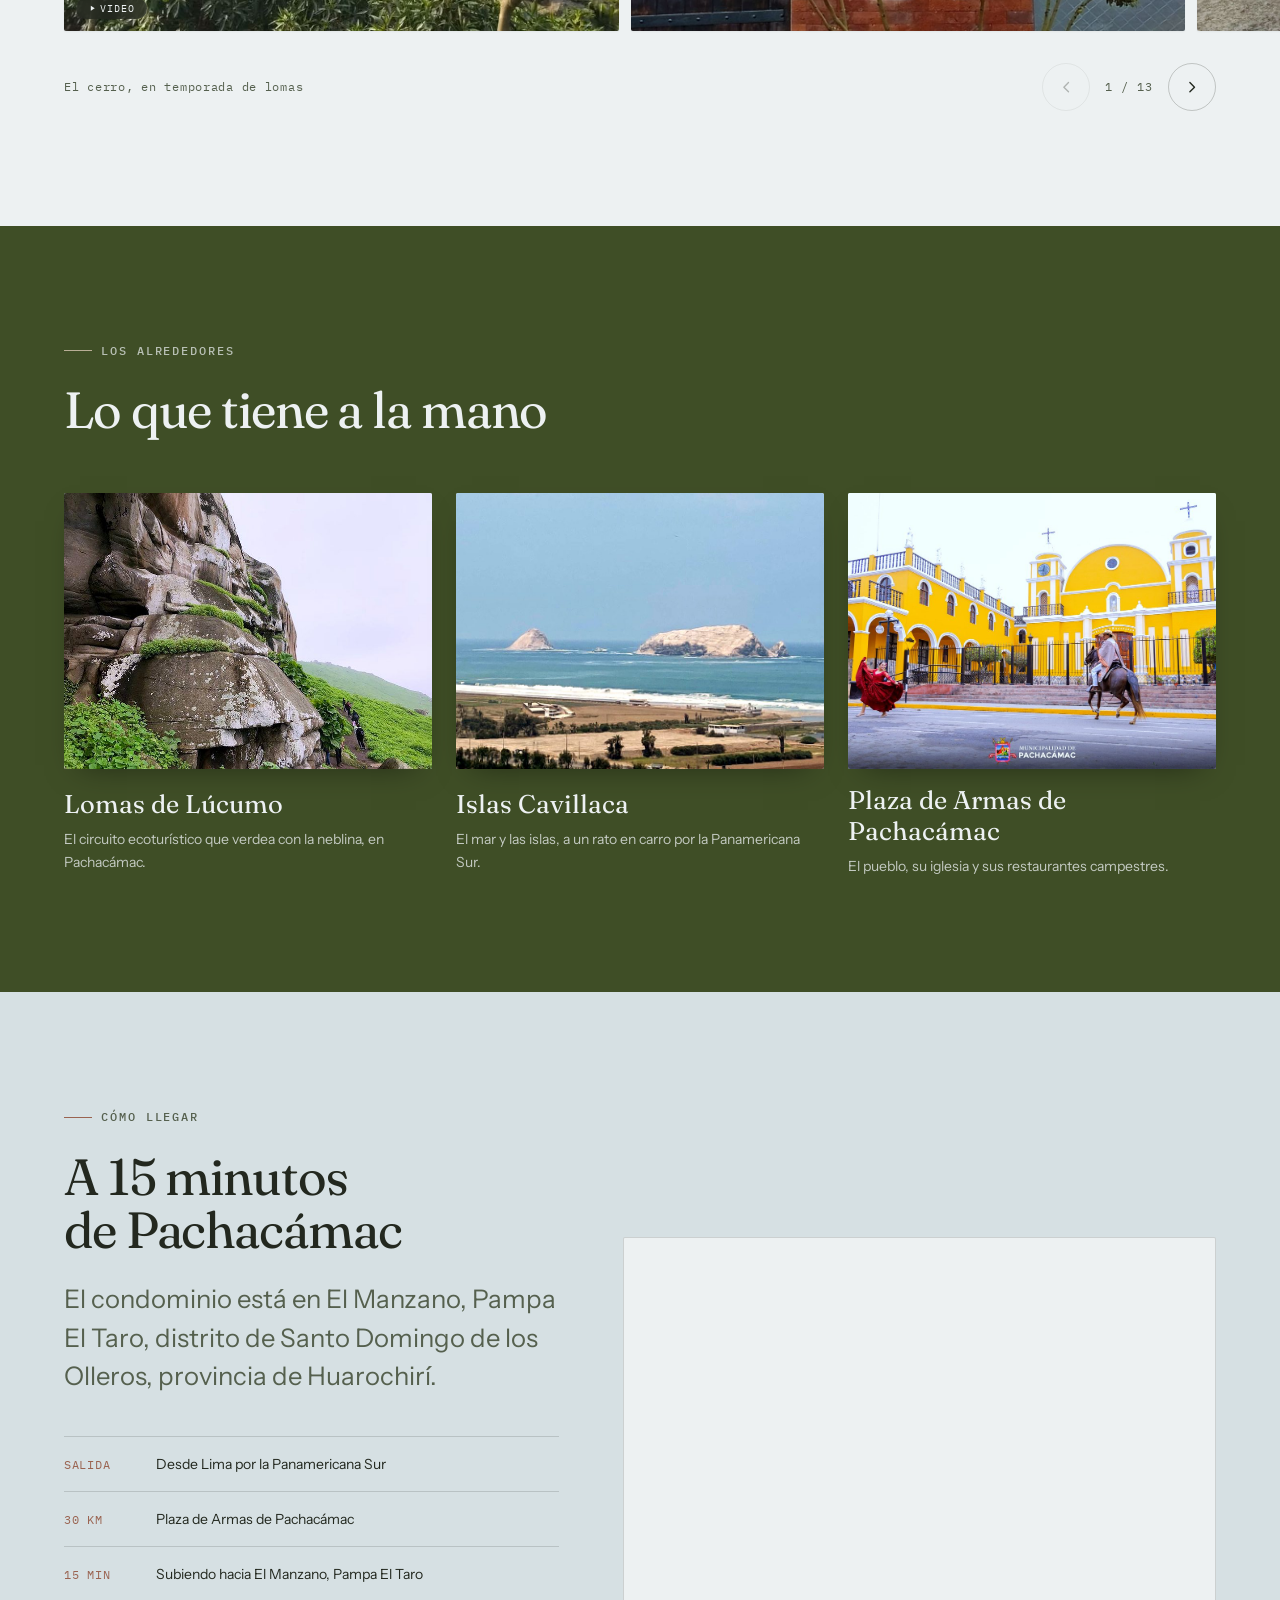
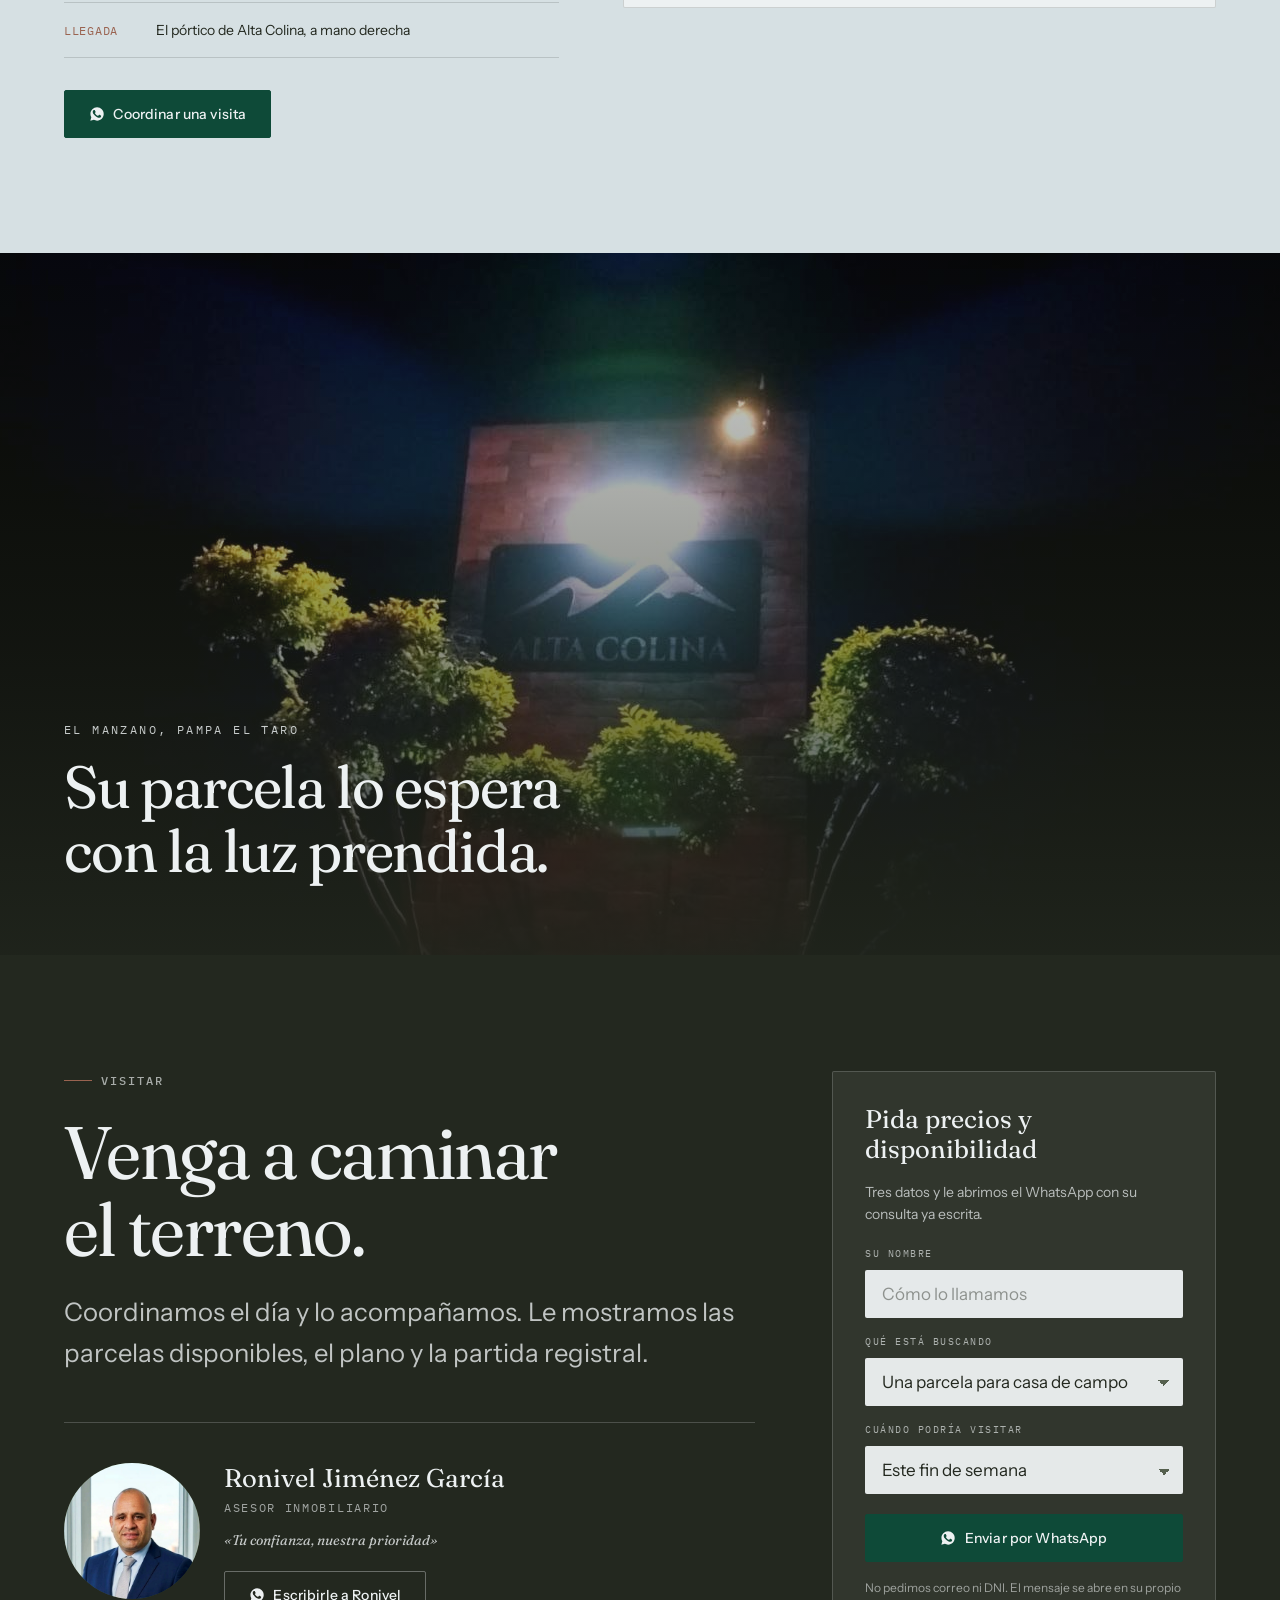
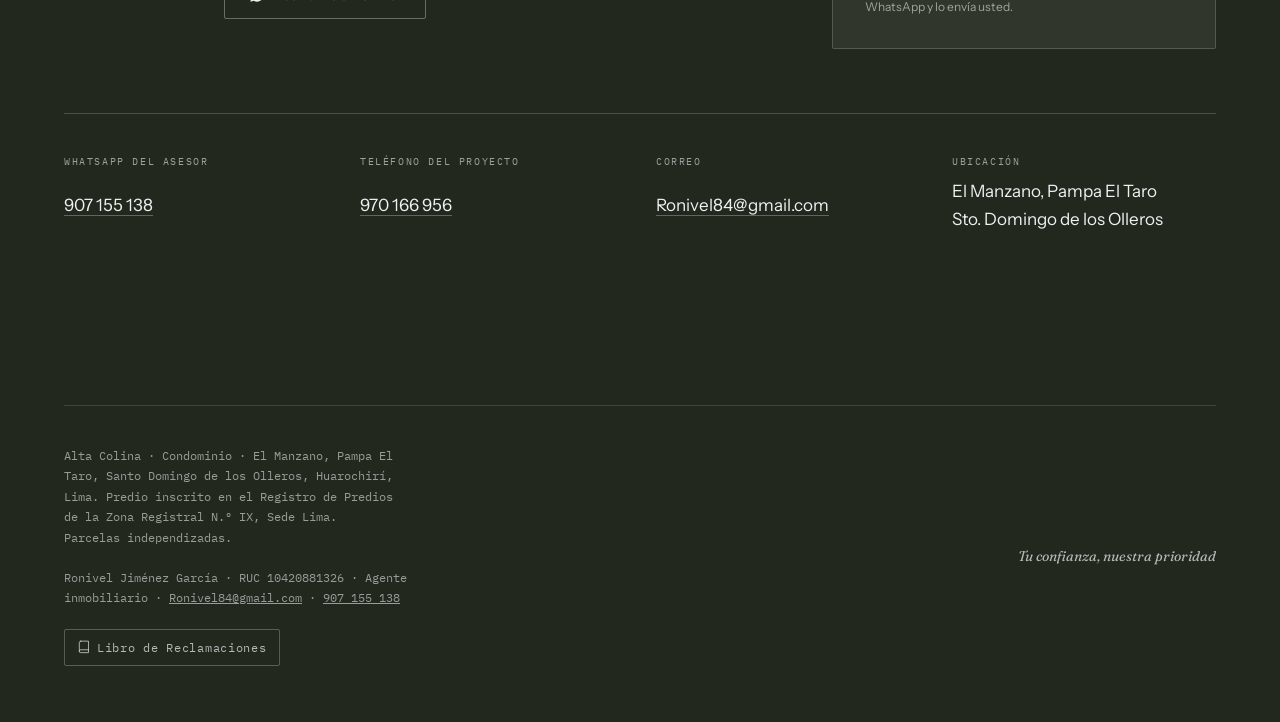
==== commit 09ec6e61: "Auditoria de 8 frentes: sacar del repo lo que nunca debio publicarse Auditoria con 44 agentes, cada " ====
--- a/index.html
+++ b/index.html
@@ -4,7 +4,7 @@
 <meta charset="utf-8">
 <meta name="viewport" content="width=device-width, initial-scale=1">
 <title>Alta Colina — Condominio · Parcelas a 15 minutos de Pachacámac</title>
-<meta name="description" content="106 sub-parcelas independizadas en SUNARP, a 15 minutos de la Plaza de Pachacámac. Cerco perimetral, pórtico, áreas verdes, biodigestores y planos de arquitectura para su futura casa.">
+<meta name="description" content="103 parcelas independizadas en SUNARP, cada una con su partida, a 15 minutos de la Plaza de Pachacámac. Se pueden financiar con banco.">
 <!-- OJO: cuando compren alta-colina.com y lo apunten aquí, cambiar estas cuatro
      direcciones y las del JSON-LD de abajo. Hoy el dominio no existe (no resuelve),
      y si apuntan ahí, al compartir el link no se ve la foto de vista previa. -->
@@ -14,7 +14,7 @@
 <meta property="og:locale" content="es_PE">
 <meta property="og:site_name" content="Alta Colina">
 <meta property="og:title" content="Alta Colina — Su parcela con partida registral propia">
-<meta property="og:description" content="106 sub-parcelas independizadas en SUNARP, a 15 minutos de la Plaza de Pachacámac. Cerco perimetral, pórtico, áreas verdes y biodigestores instalados.">
+<meta property="og:description" content="103 parcelas independizadas en SUNARP, cada una con su partida propia, a 15 minutos de la Plaza de Pachacámac. Al estar independizadas se pueden financiar con banco.">
 <meta property="og:url" content="https://by0nder.github.io/alta-colina/">
 <meta property="og:image" content="https://by0nder.github.io/alta-colina/material/web/proyecto-portico-entrada.jpg">
 <meta property="og:image:width" content="1440">
@@ -70,8 +70,9 @@
     <p class="portada__claim">Muy cerca a Lima, tu tranquilidad</p>
     <h1 class="portada__titular">Su parcela, con partida registral propia.</h1>
     <p class="portada__bajada">
-      106 sub-parcelas independizadas en SUNARP, a 15 minutos de la Plaza de
-      Pachacámac, en un cerro que verdea con la neblina la mayor parte del año.
+      103 parcelas independizadas en SUNARP, cada una con su partida, a 15
+      minutos de la Plaza de Pachacámac. Al estar independizadas, se pueden
+      financiar con banco.
     </p>
 
     <div class="portada__acciones">
@@ -84,8 +85,8 @@
 
     <div class="cinta">
       <div class="cinta__dato">
-        <span class="cinta__cifra">106</span>
-        <span class="cinta__pie">Sub-parcelas</span>
+        <span class="cinta__cifra">103</span>
+        <span class="cinta__pie">Parcelas en venta</span>
       </div>
       <div class="cinta__dato">
         <span class="cinta__cifra">15 min</span>
@@ -100,8 +101,8 @@
         <span class="cinta__pie">De áreas verdes</span>
       </div>
       <div class="cinta__dato">
-        <span class="cinta__cifra">Titulada</span>
-        <span class="cinta__pie">Lista para escriturar</span>
+        <span class="cinta__cifra">Financiable</span>
+        <span class="cinta__pie">Se puede bancarizar</span>
       </div>
     </div>
   </div>
@@ -123,7 +124,7 @@
         </p>
         <p>
           La ubicación del condominio le permite mantener una apariencia tipo pradera
-          a lo largo de la mayor parte del año.
+          entre junio y noviembre, cuando la neblina las cubre de vegetación.
         </p>
       </div>
     </div>
@@ -174,7 +175,7 @@
 <section class="cifras" aria-label="El proyecto en números">
   <div class="envoltura cifras__fila">
     <div class="cifra">
-      <span class="cifra__n">106</span>
+      <span class="cifra__n">103</span>
       <span class="cifra__t">Sub-parcelas<br>independizadas</span>
     </div>
     <div class="cifra">
@@ -196,7 +197,7 @@
     <div class="plano__cabeza revela">
       <div>
         <p class="rotulo">El plano</p>
-        <h2 class="titulo-seccion">106 sub-parcelas y un camino que las une</h2>
+        <h2 class="titulo-seccion">103 parcelas, dos áreas comunes y el camino que las une</h2>
         <p class="bajada">
           La sub-parcela 106 es el camino de servidumbre: la vía que recorre el
           condominio de punta a punta. Las que están en rojo ya se vendieron y las
@@ -349,8 +350,8 @@
         <div class="partida__fila"><dt>Predio</dt><dd>El Manzano, Pampa El Taro</dd></div>
         <div class="partida__fila"><dt>Distrito</dt><dd>Sto. Domingo de los Olleros</dd></div>
         <div class="partida__fila"><dt>Área del predio</dt><dd>10.39 hectáreas</dd></div>
-        <div class="partida__fila"><dt>Sub-parcelas</dt><dd>106</dd></div>
-        <div class="partida__fila"><dt>Medida de lote</dt><dd>Desde 500 m²</dd></div>
+        <div class="partida__fila"><dt>Sub-parcelas</dt><dd>106 · 103 en venta</dd></div>
+        <div class="partida__fila"><dt>Medida de lote</dt><dd>De 145 a 1,592 m² · la mayoría, 520</dd></div>
         <div class="partida__fila"><dt>Camino de servidumbre</dt><dd>Sub-parcela 106</dd></div>
       </dl>
 
@@ -649,7 +650,7 @@
       </div>
       <div class="canal">
         <dt>Correo</dt>
-        <dd><a href="mailto:panorama-pachacamac@live.com">panorama-pachacamac@live.com</a></dd>
+        <dd><a href="mailto:Ronivel84@gmail.com">Ronivel84@gmail.com</a></dd>
       </div>
       <div class="canal">
         <dt>Ubicación</dt>
@@ -700,20 +701,47 @@
 <script type="application/ld+json">
 {
   "@context": "https://schema.org",
-  "@type": "RealEstateListing",
-  "name": "Alta Colina — Condominio",
-  "url": "https://by0nder.github.io/alta-colina/",
-  "description": "106 sub-parcelas independizadas en SUNARP a 15 minutos de la Plaza de Pachacámac, en Santo Domingo de los Olleros. Cerco perimetral, pórtico, áreas verdes, cerco vivo con riego por goteo y biodigestores instalados.",
-  "image": "https://by0nder.github.io/alta-colina/material/web/proyecto-portico-entrada.jpg",
-  "telephone": "+51970166956",
-  "email": "panorama-pachacamac@live.com",
-  "address": {
-    "@type": "PostalAddress",
-    "streetAddress": "El Manzano, Pampa El Taro",
-    "addressLocality": "Santo Domingo de los Olleros",
-    "addressRegion": "Lima",
-    "addressCountry": "PE"
-  }
+  "@graph": [
+    {
+      "@type": "RealEstateListing",
+      "@id": "https://by0nder.github.io/alta-colina/#listado",
+      "url": "https://by0nder.github.io/alta-colina/",
+      "name": "Alta Colina — Condominio",
+      "description": "103 parcelas en venta, independizadas en SUNARP con partida propia, a 15 minutos de la Plaza de Pachacámac. Al estar independizadas se pueden financiar con banco.",
+      "image": "https://by0nder.github.io/alta-colina/material/web/proyecto-portico-entrada.jpg",
+      "inLanguage": "es-PE",
+      "provider": { "@id": "https://by0nder.github.io/alta-colina/#agente" },
+      "about": { "@id": "https://by0nder.github.io/alta-colina/#lugar" }
+    },
+    {
+      "@type": "RealEstateAgent",
+      "@id": "https://by0nder.github.io/alta-colina/#agente",
+      "name": "Ronivel Jiménez García",
+      "taxID": "10420881326",
+      "telephone": "+51907155138",
+      "email": "Ronivel84@gmail.com",
+      "areaServed": "Lima, Perú",
+      "address": {
+        "@type": "PostalAddress",
+        "streetAddress": "El Manzano, Pampa El Taro",
+        "addressLocality": "Santo Domingo de los Olleros",
+        "addressRegion": "Lima",
+        "addressCountry": "PE"
+      }
+    },
+    {
+      "@type": "Place",
+      "@id": "https://by0nder.github.io/alta-colina/#lugar",
+      "name": "Condominio Alta Colina",
+      "address": {
+        "@type": "PostalAddress",
+        "streetAddress": "El Manzano, Pampa El Taro",
+        "addressLocality": "Santo Domingo de los Olleros",
+        "addressRegion": "Lima",
+        "addressCountry": "PE"
+      }
+    }
+  ]
 }
 </script>
 
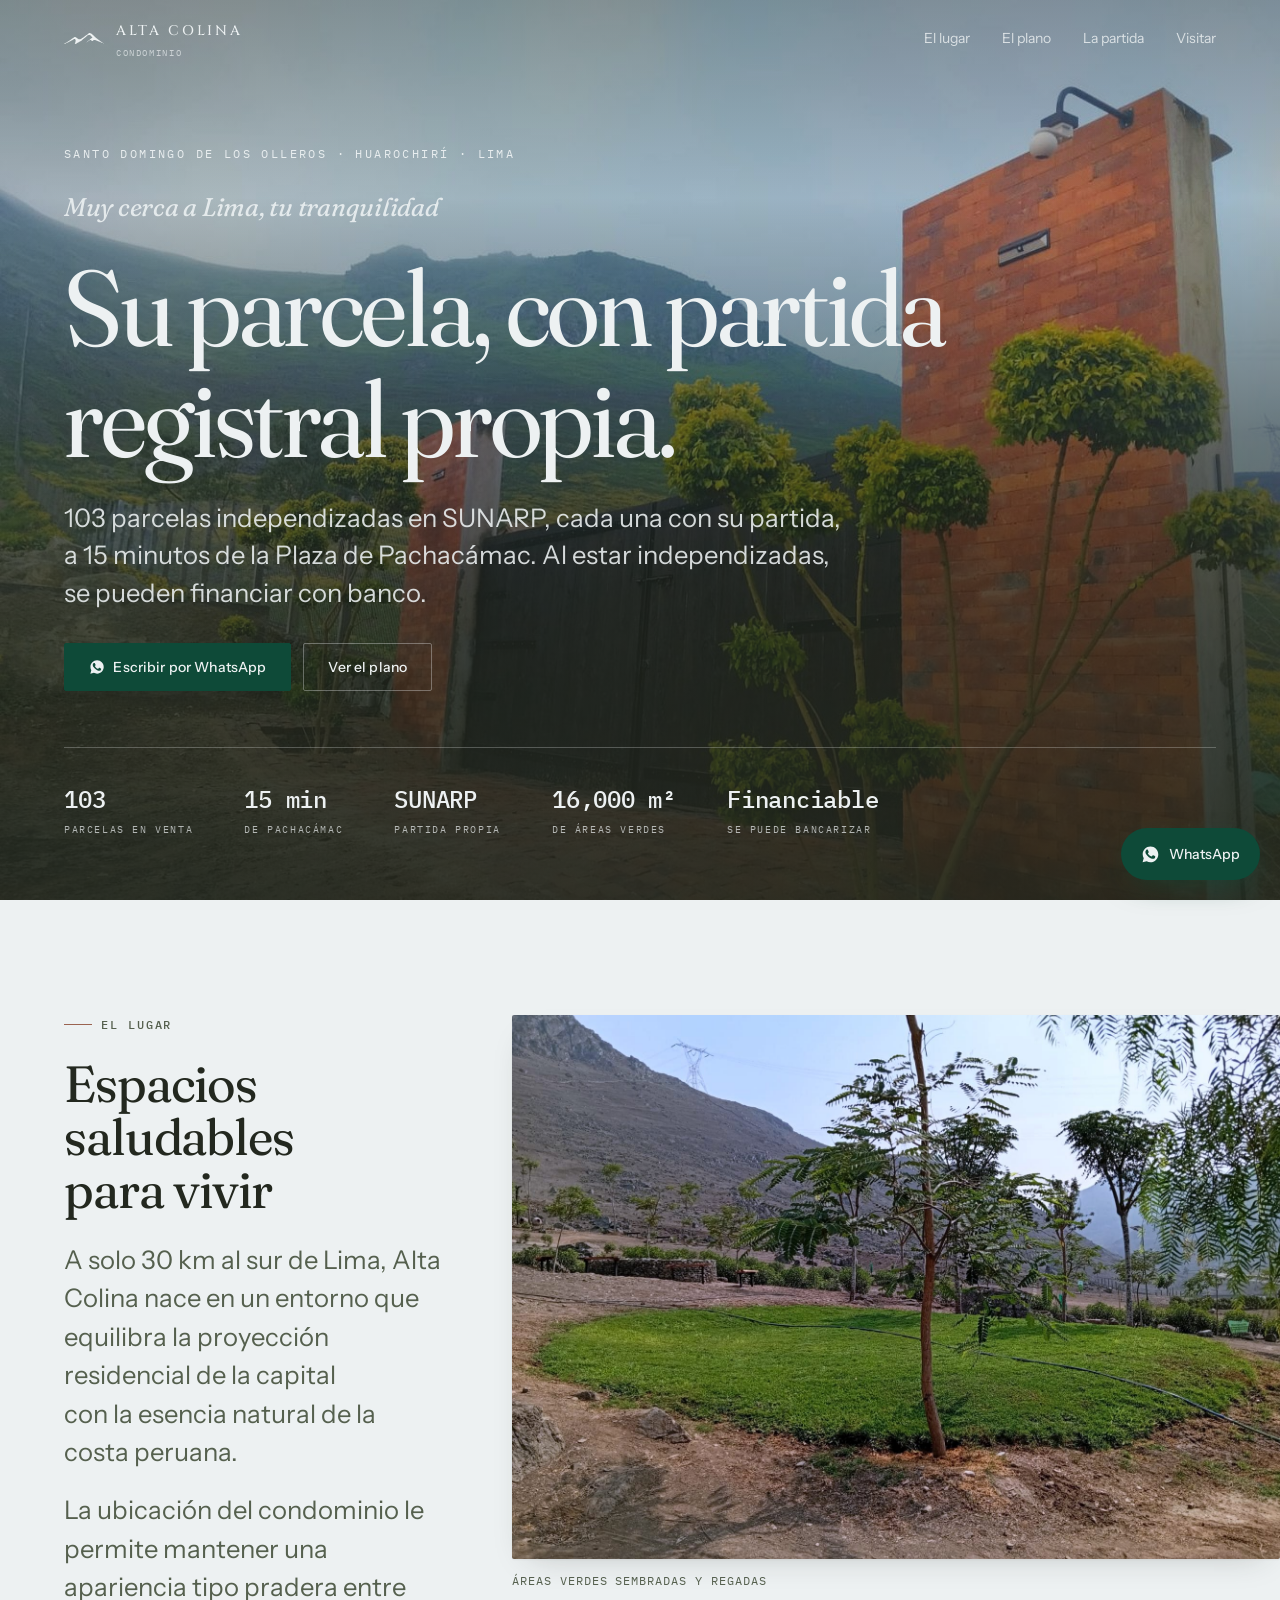
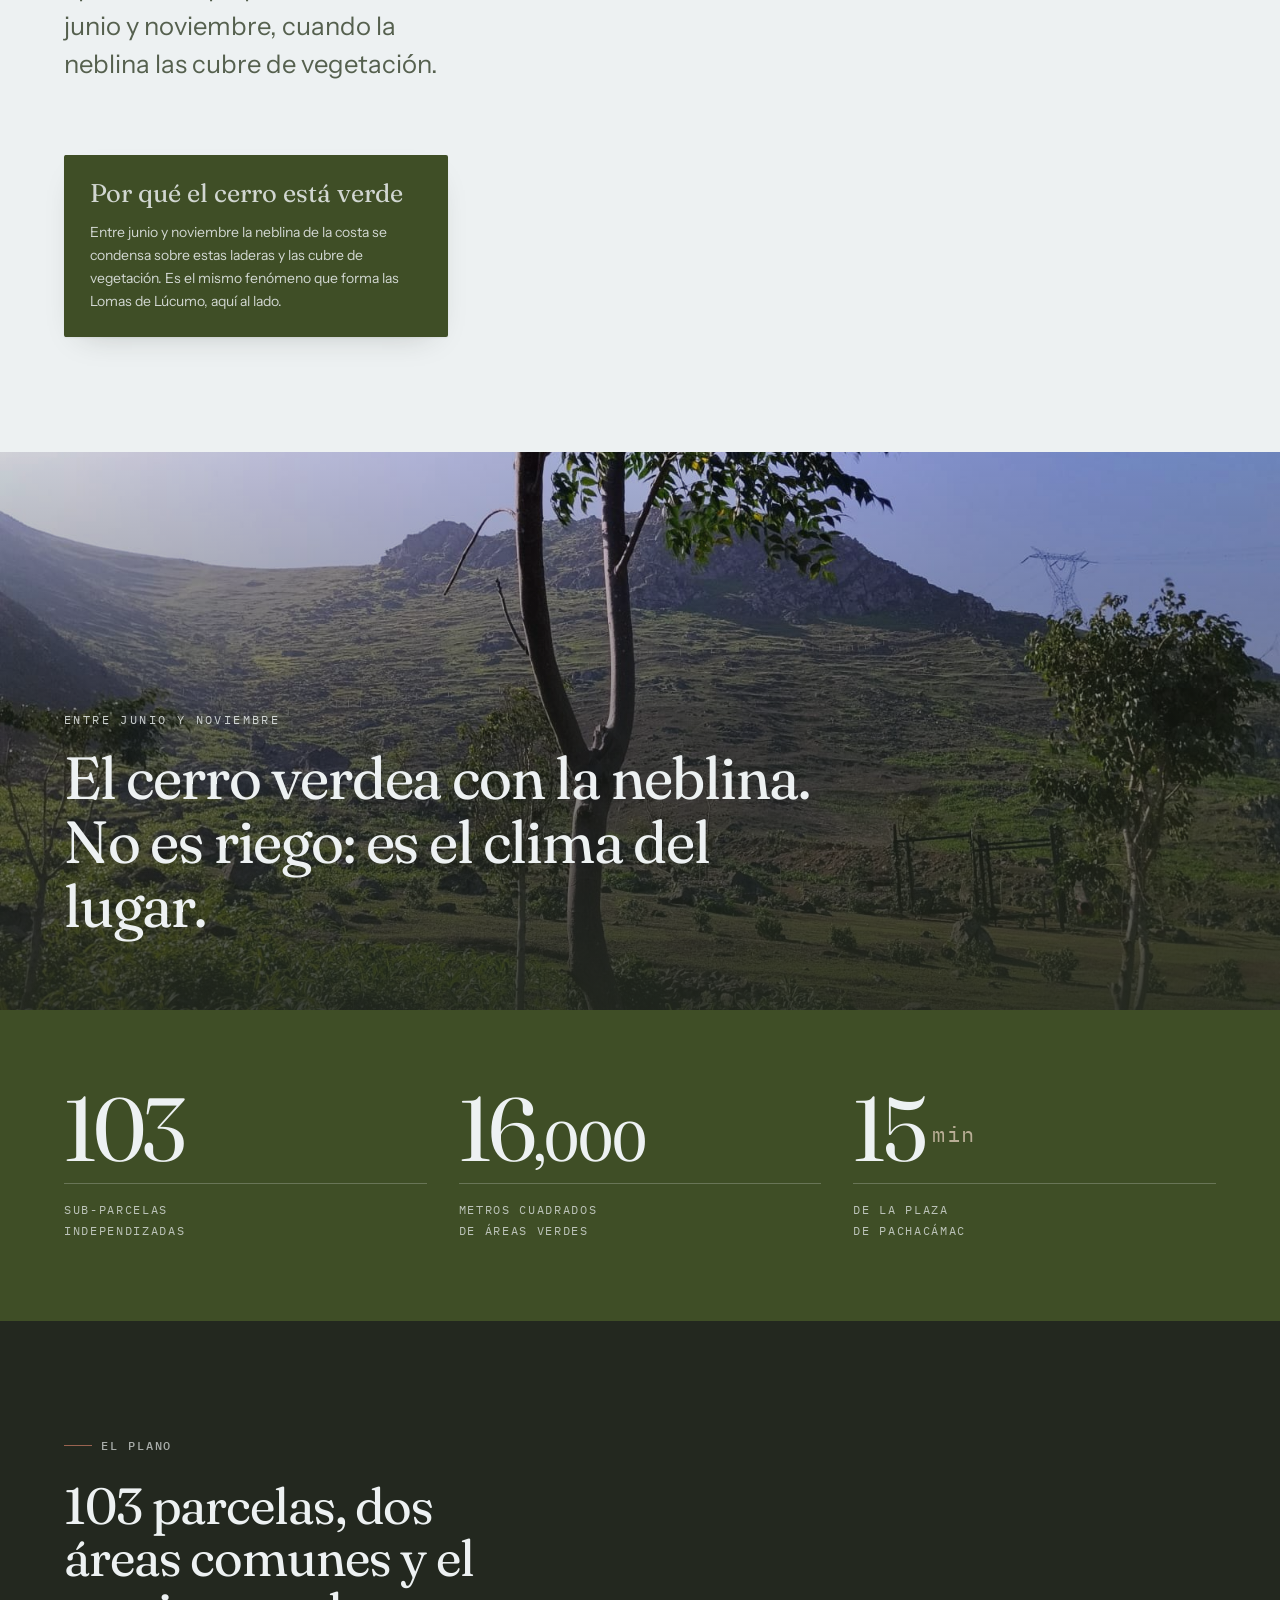
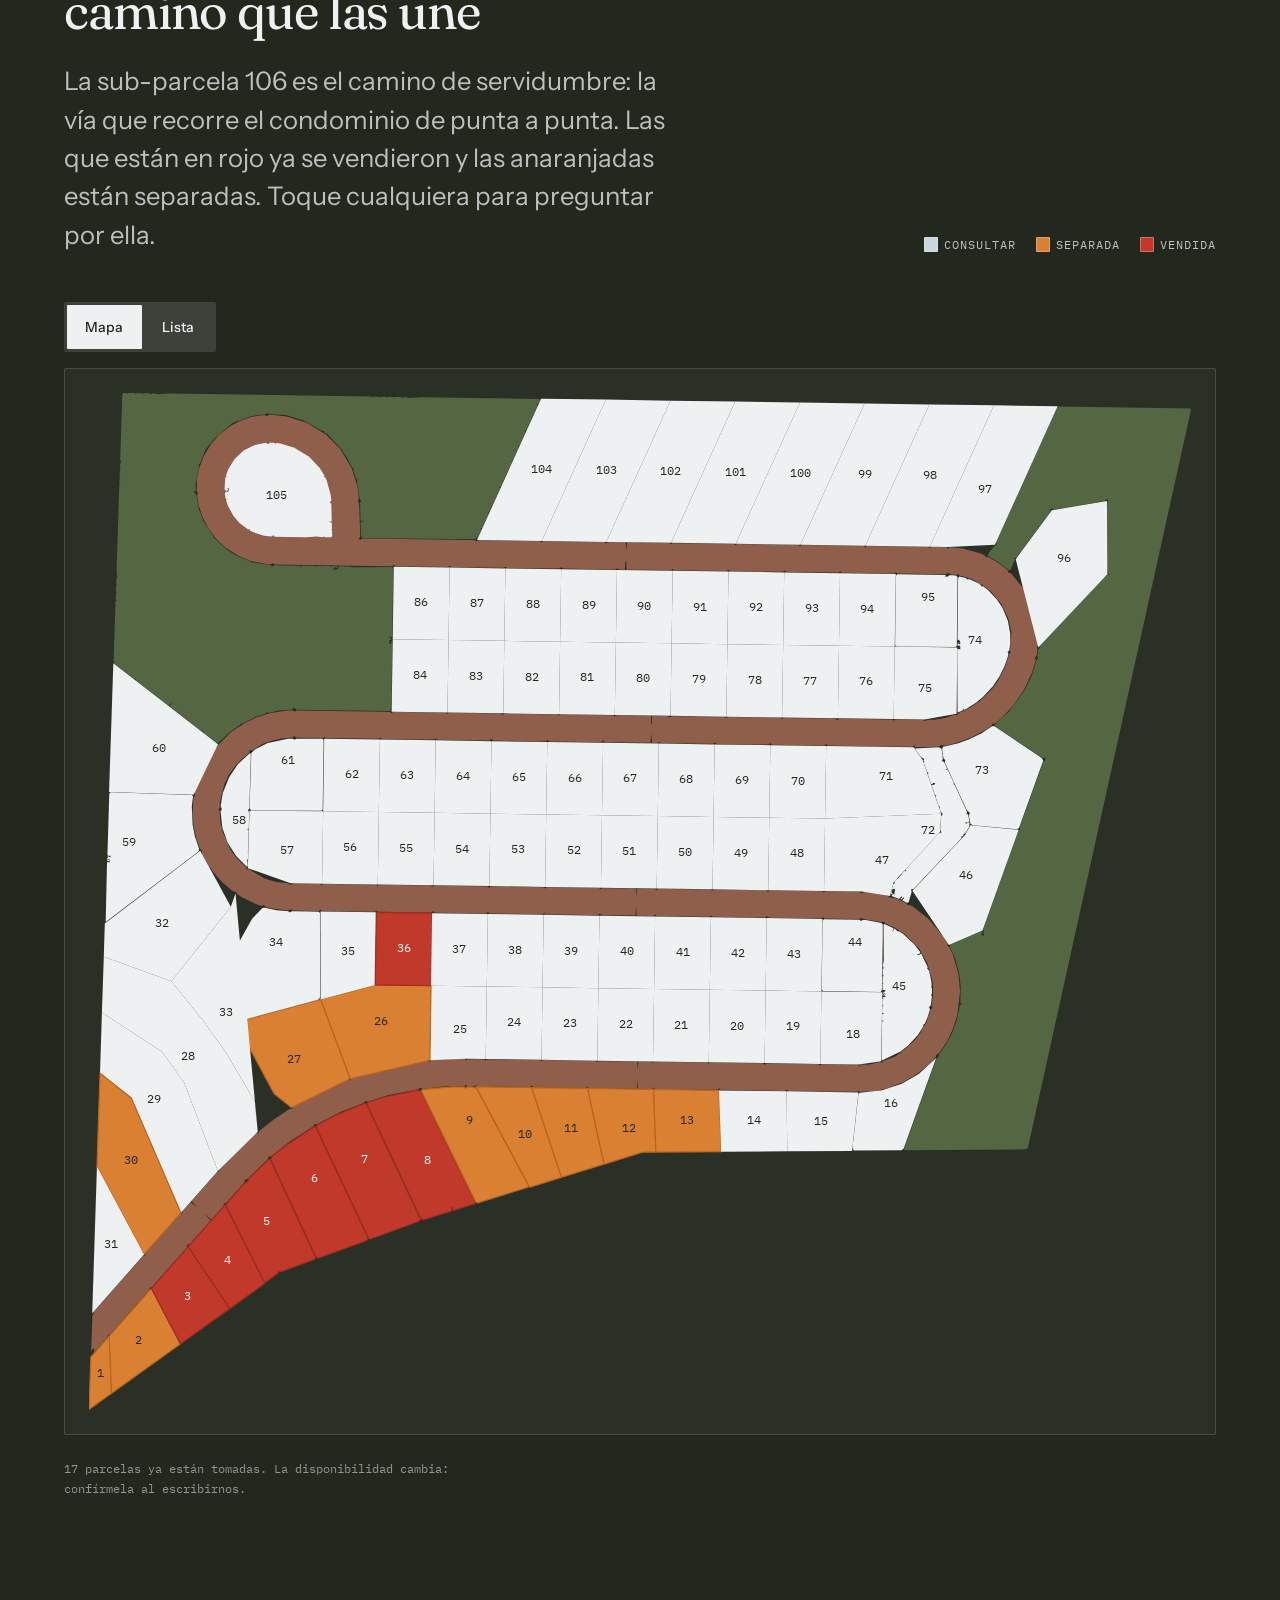
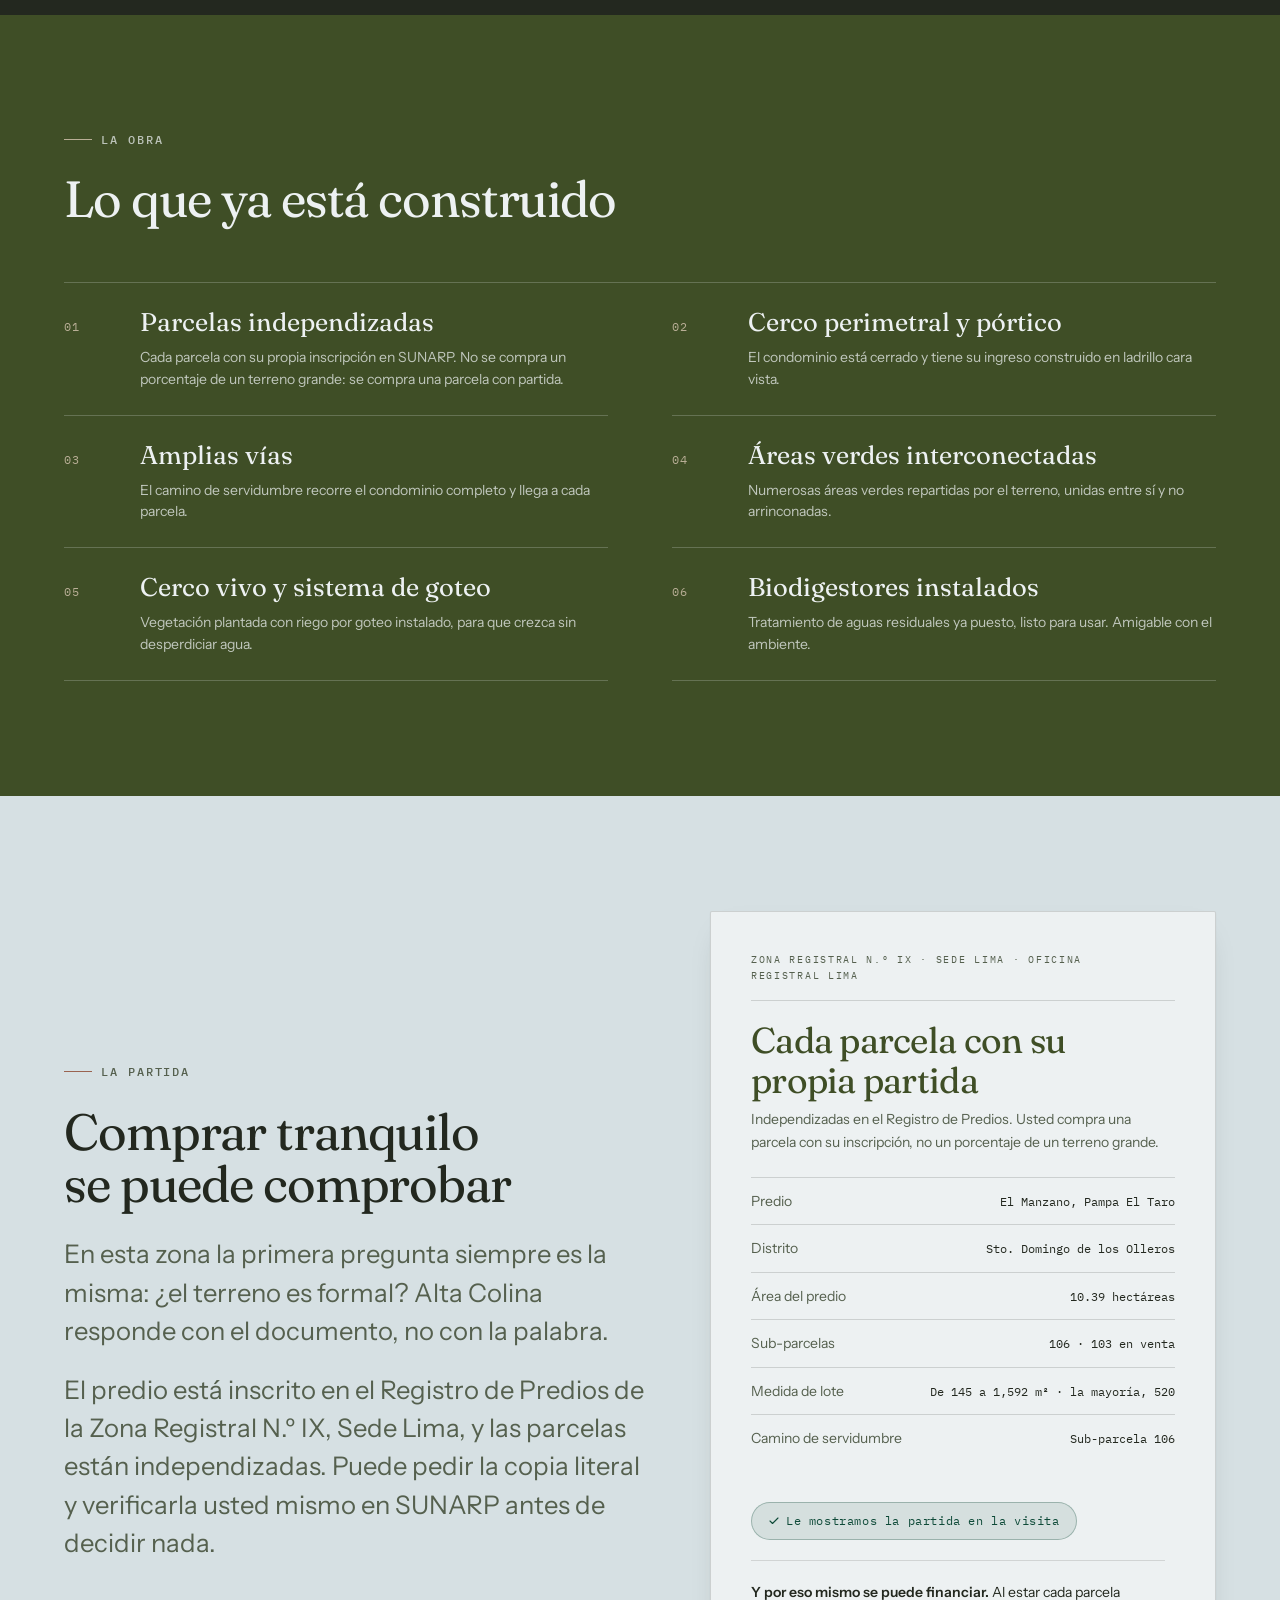
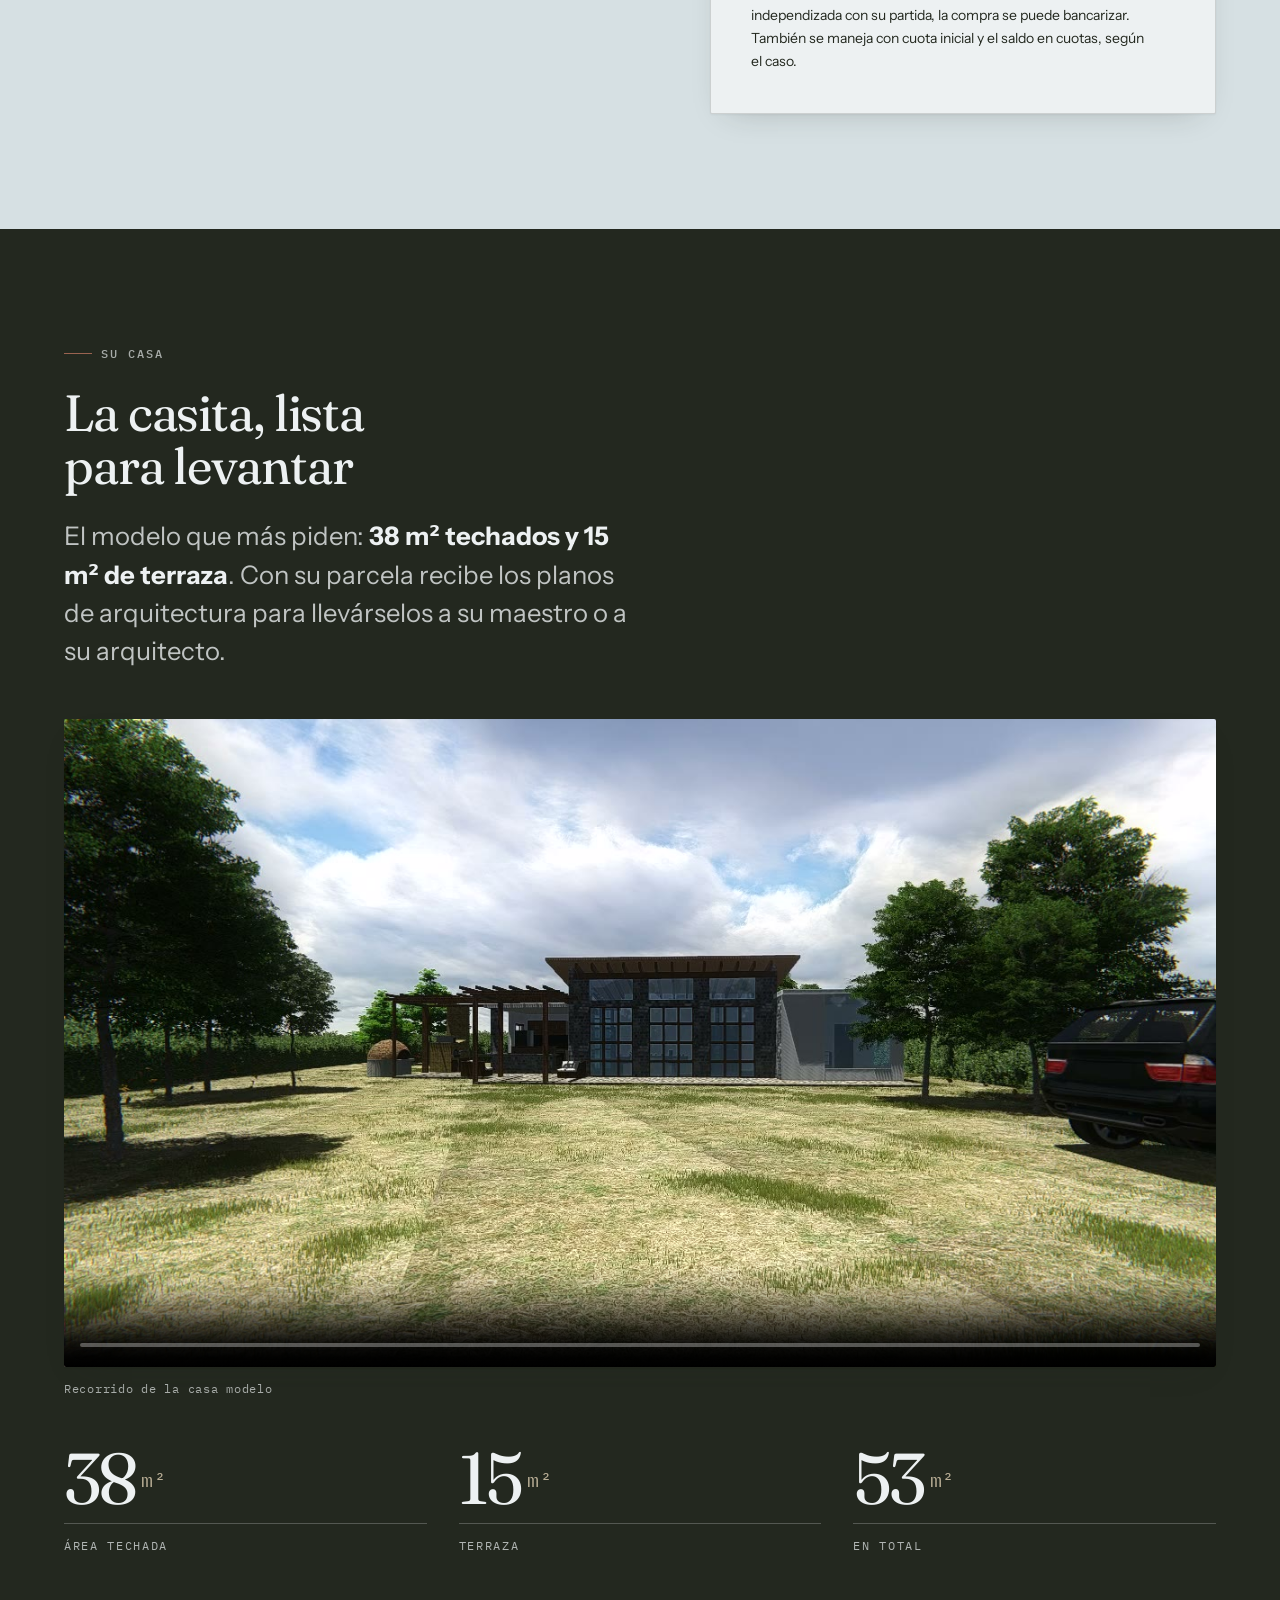
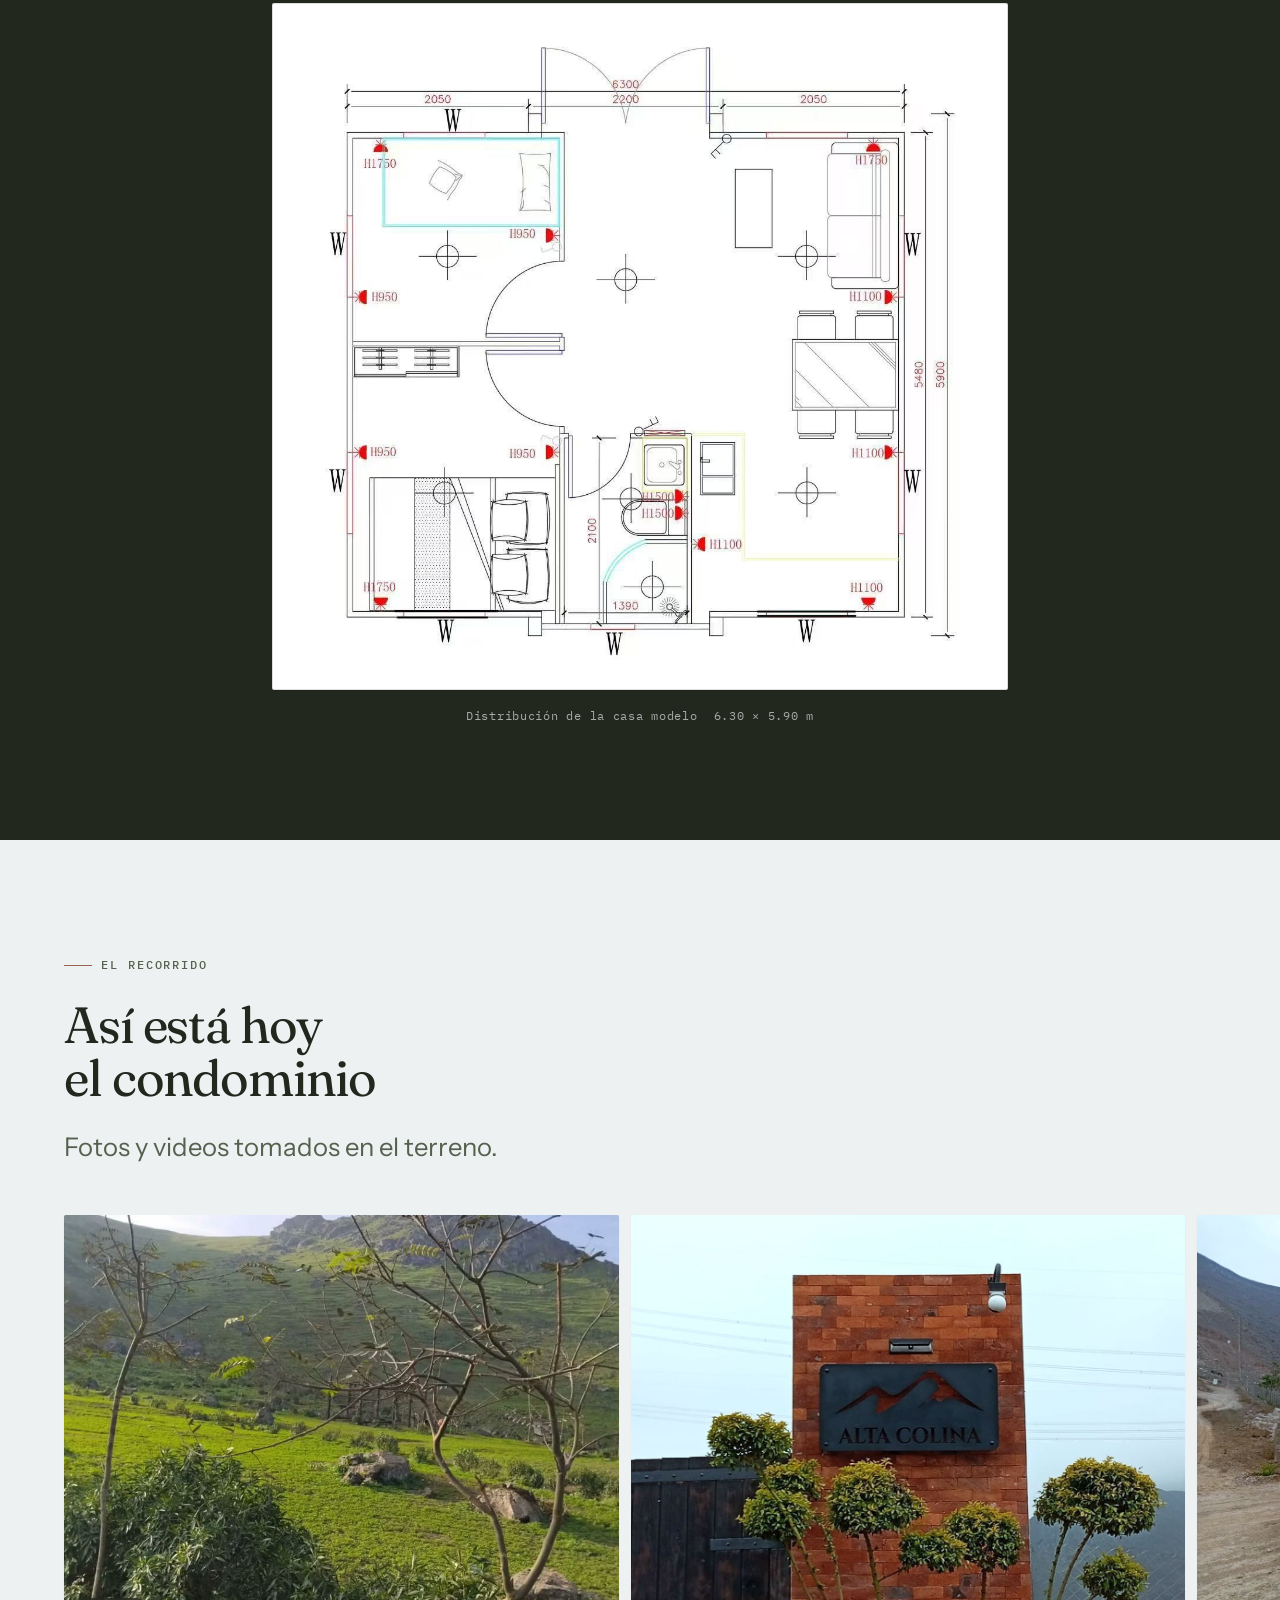
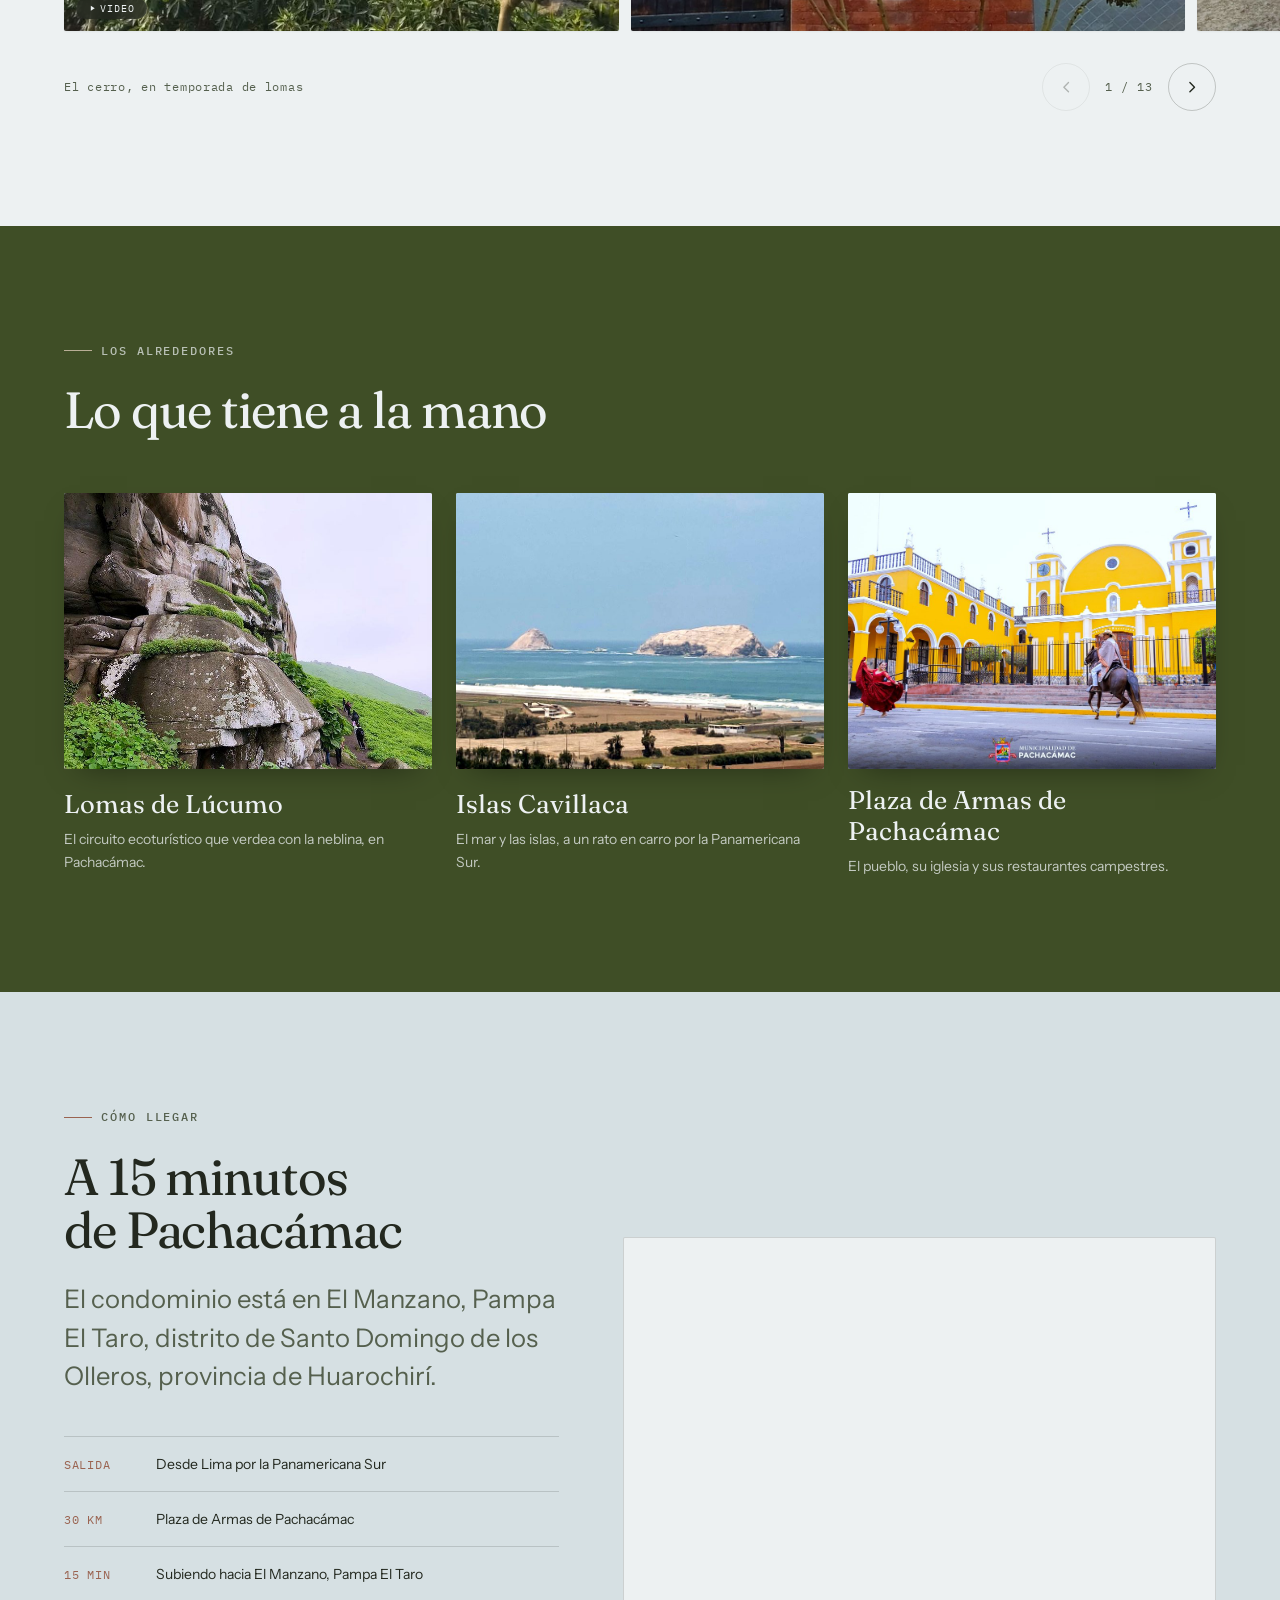
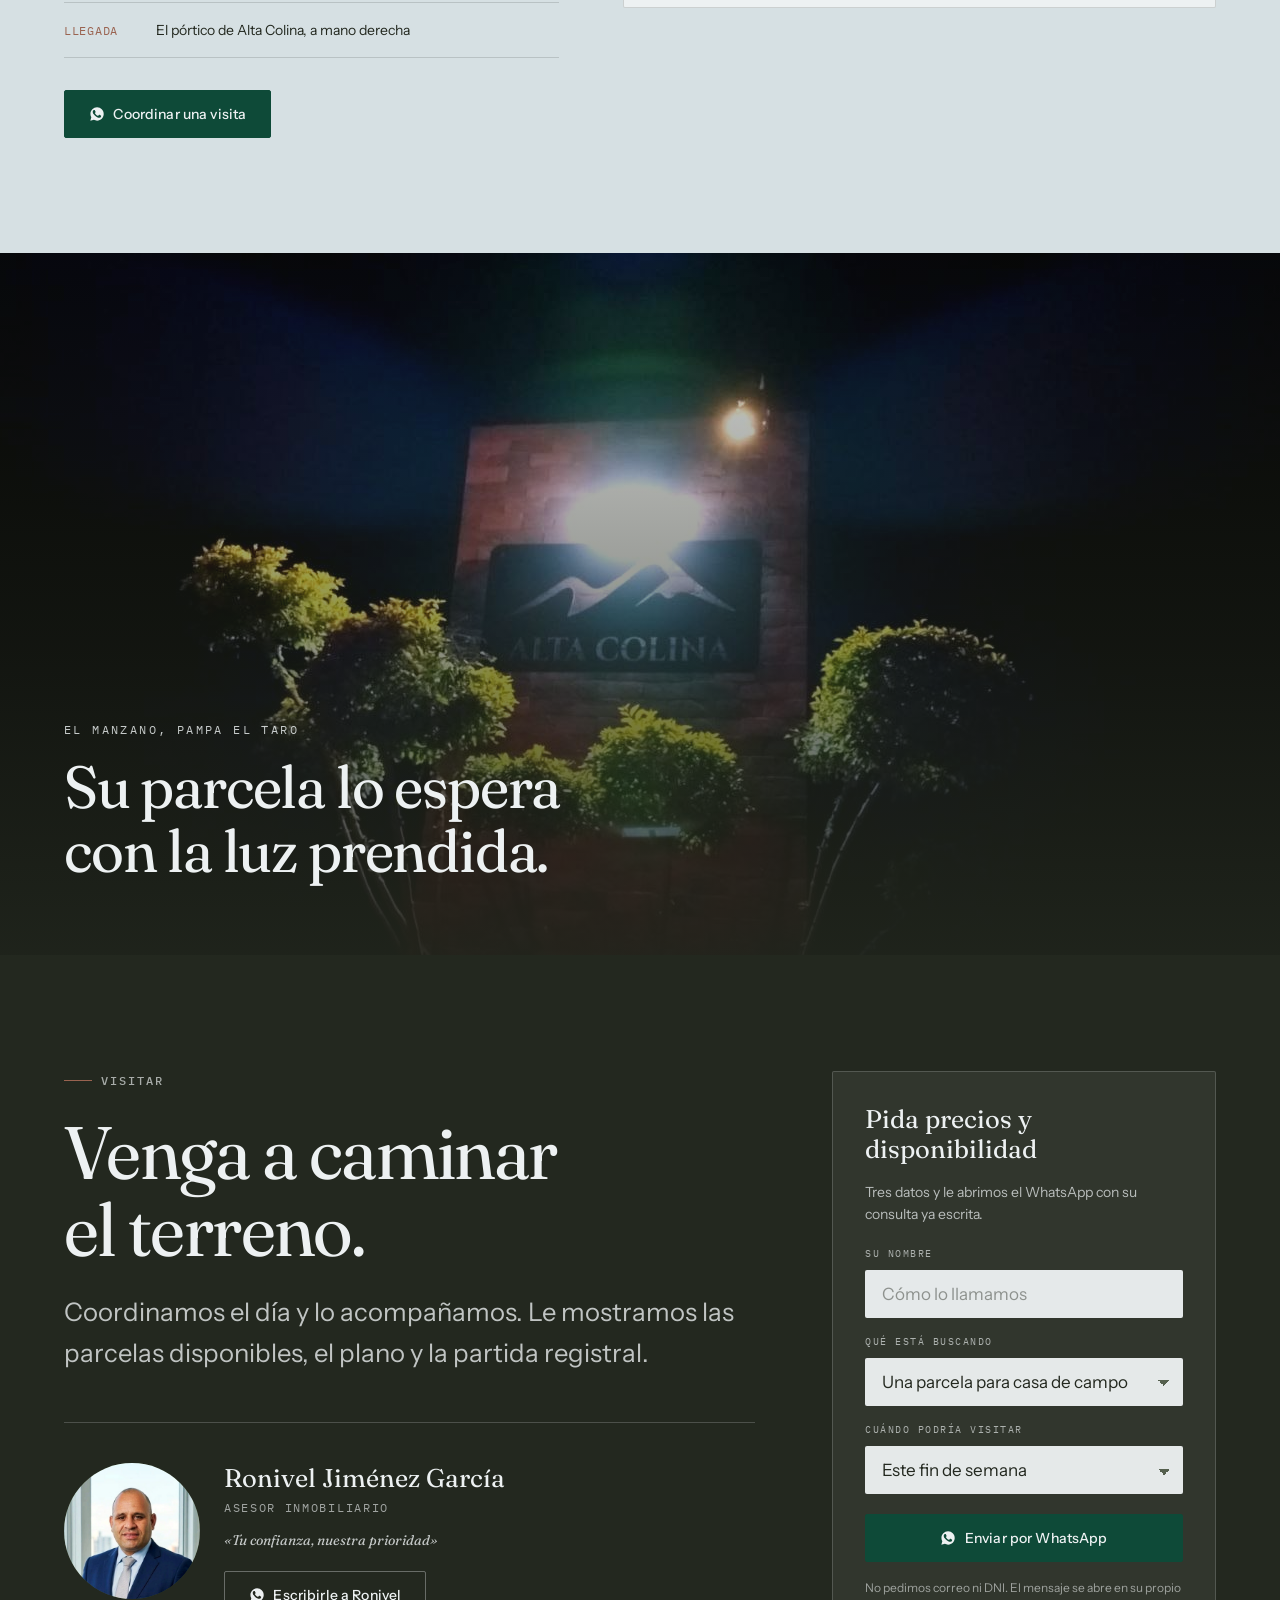
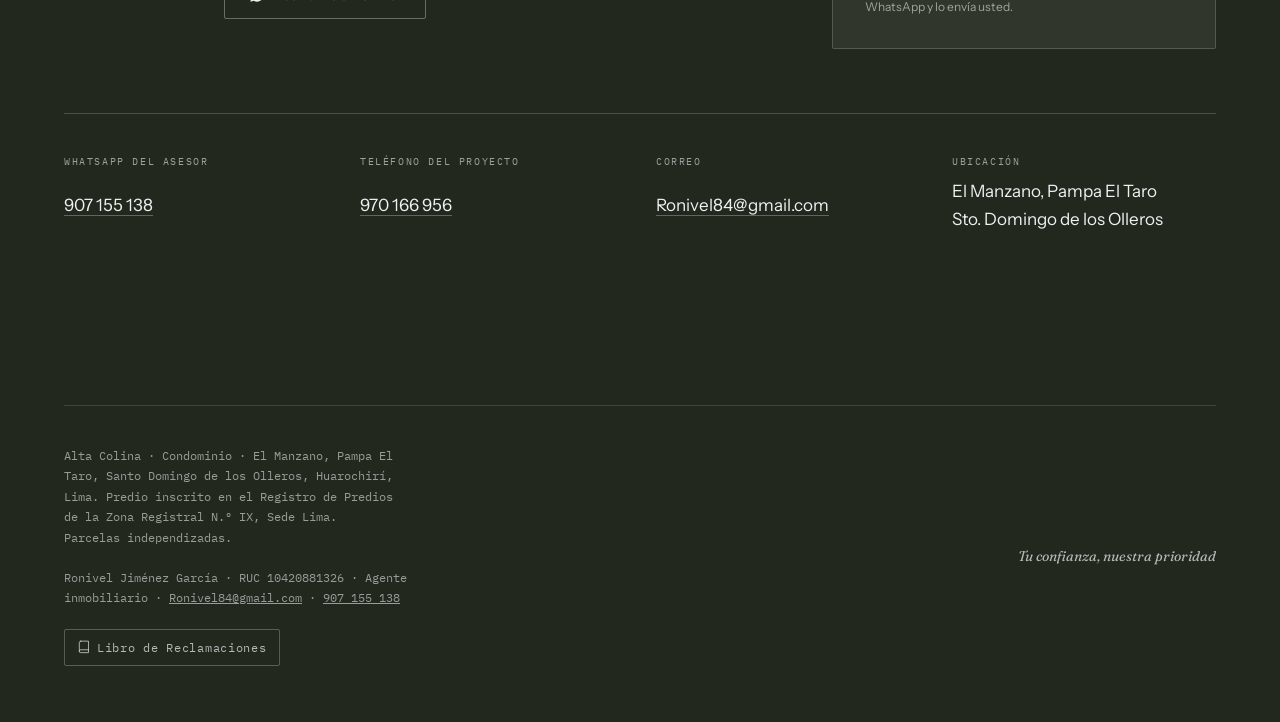
==== commit 4fa29ff6: "La lista de lotes se pliega: de 4,988 px a 620 Midwar: la seccion escrita de lotes estaba muy larga " ====
--- a/index.html
+++ b/index.html
@@ -240,6 +240,8 @@
         </div>
         <p class="lista__cuenta" id="lista-cuenta" role="status"></p>
         <ul class="lista__filas" id="lista-filas"></ul>
+        <button class="lista__mas" type="button" id="lista-mas"
+                aria-controls="lista-filas" aria-expanded="false" hidden></button>
       </div>
 
       <div class="ficha" id="ficha" role="status" aria-live="polite" data-visible="no">
--- a/assets/estilos.css
+++ b/assets/estilos.css
@@ -1762,3 +1762,37 @@
   .lista__buscar { margin-inline-start: 0; inline-size: 100%; }
   .lista__buscar input { inline-size: 100%; }
 }
+
+
+/* Desplegar el resto de la lista. Va pegado al final de las filas y con un velo
+   encima, para que se lea como "hay mas debajo" y no como un boton suelto. */
+.lista__mas {
+  position: relative;
+  display: block;
+  inline-size: 100%;
+  min-block-size: 52px;
+  margin-block-start: -1px;
+  padding: .9rem 1rem;
+  font: inherit;
+  font-family: var(--dato);
+  font-size: .85rem;
+  letter-spacing: .02em;
+  color: var(--garua-luz);
+  background: color-mix(in srgb, var(--garua-luz) 8%, transparent);
+  border: 1px solid color-mix(in srgb, var(--garua-luz) 20%, transparent);
+  border-radius: var(--radio);
+  cursor: pointer;
+  transition: background .16s ease;
+}
+.lista__mas:hover { background: color-mix(in srgb, var(--garua-luz) 15%, transparent); }
+.lista__mas:focus-visible { outline: 2px solid var(--garua-luz); outline-offset: 2px; }
+.lista__mas::after {
+  content: " ↓";
+  opacity: .7;
+}
+.lista__mas[aria-expanded="true"]::after { content: " ↑"; }
+
+/* mientras esta plegada, la ultima fila se desvanece: se nota que sigue */
+.lista__filas:has(+ .lista__mas[aria-expanded="false"]) .lista__fila:last-child {
+  opacity: .55;
+}
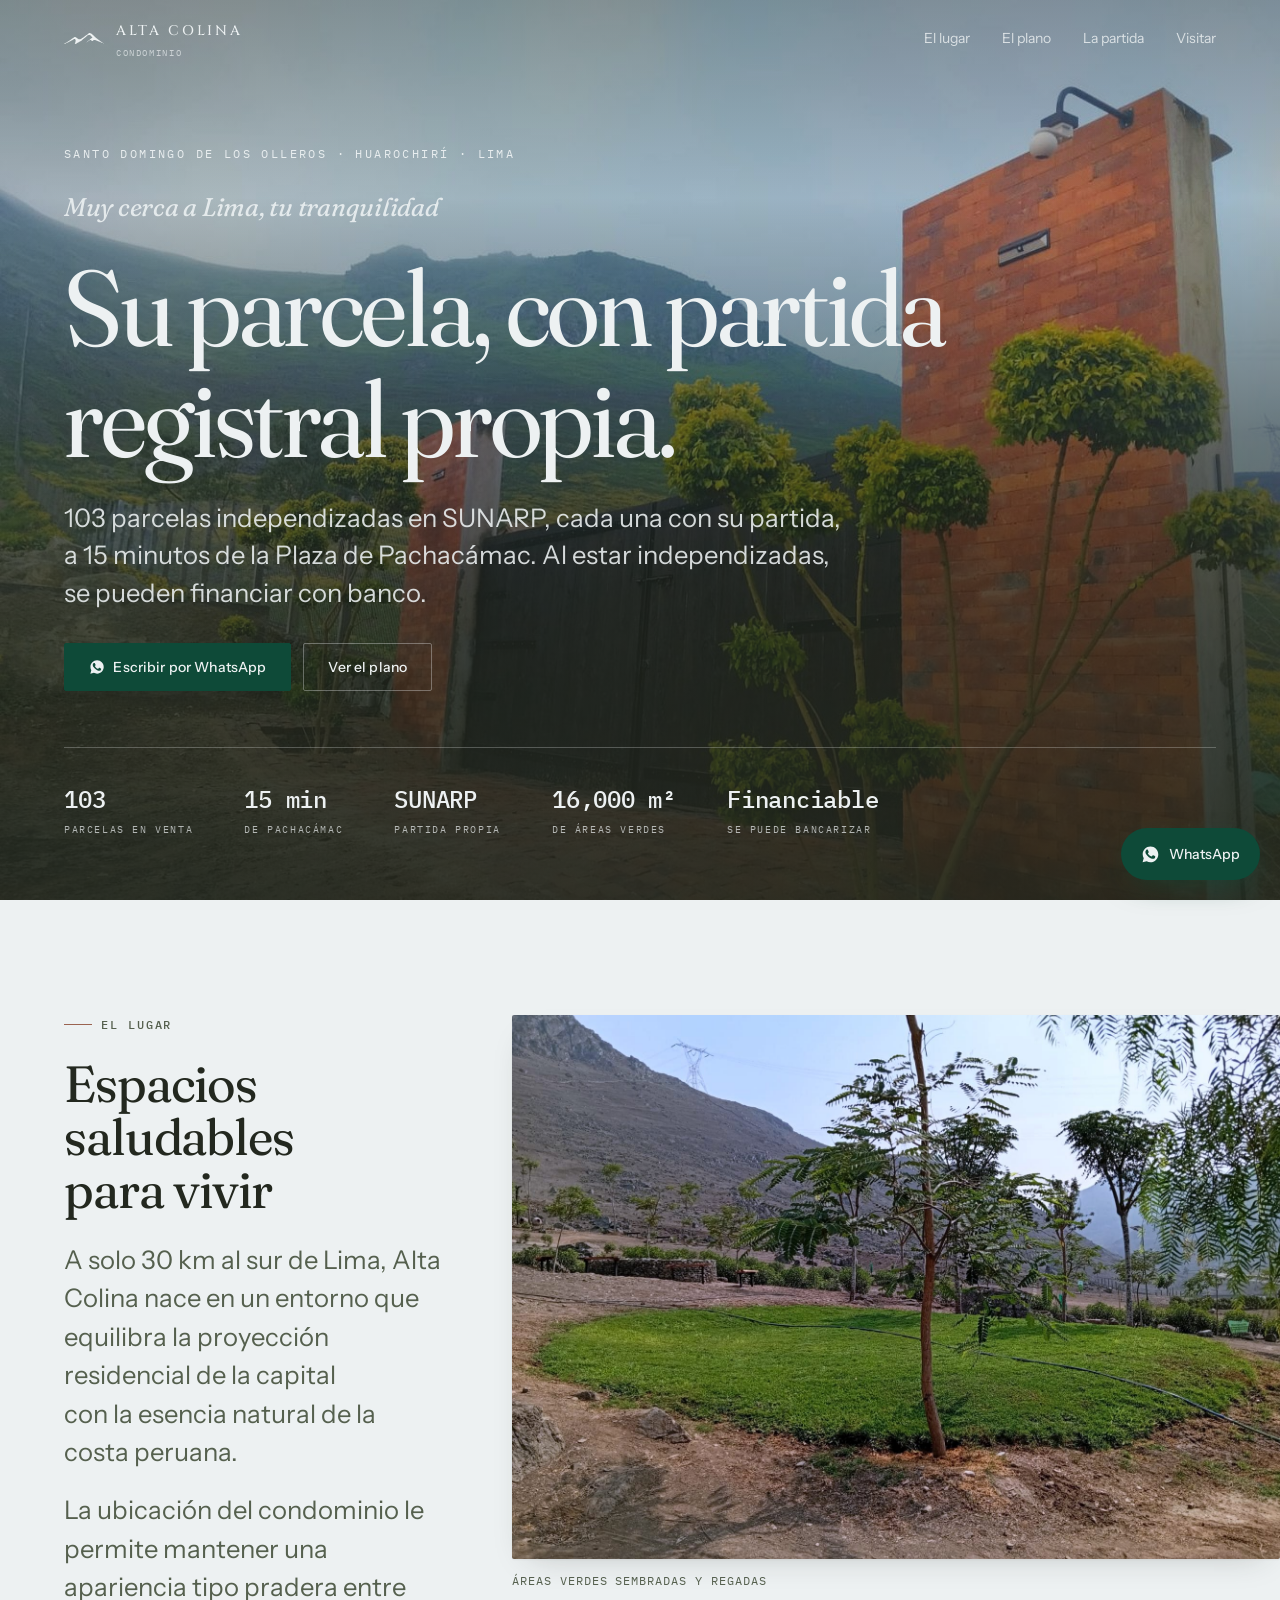
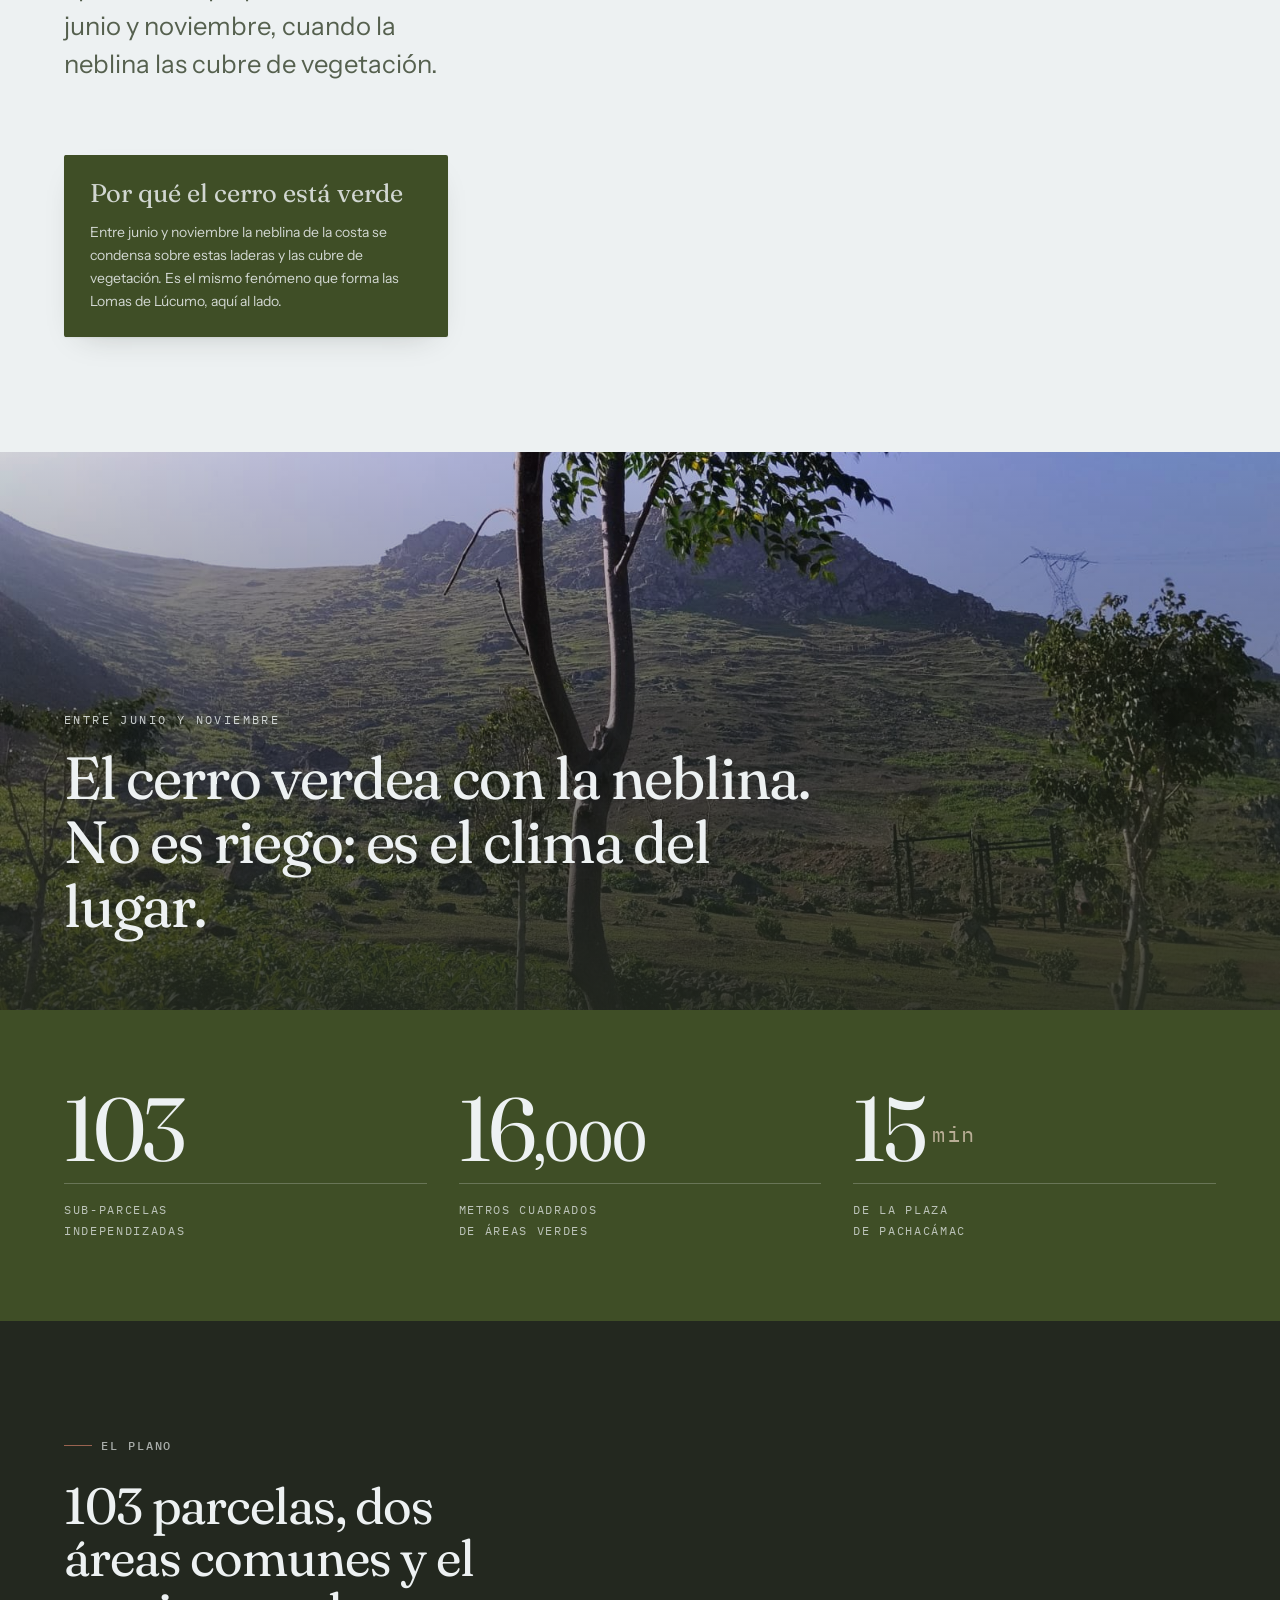
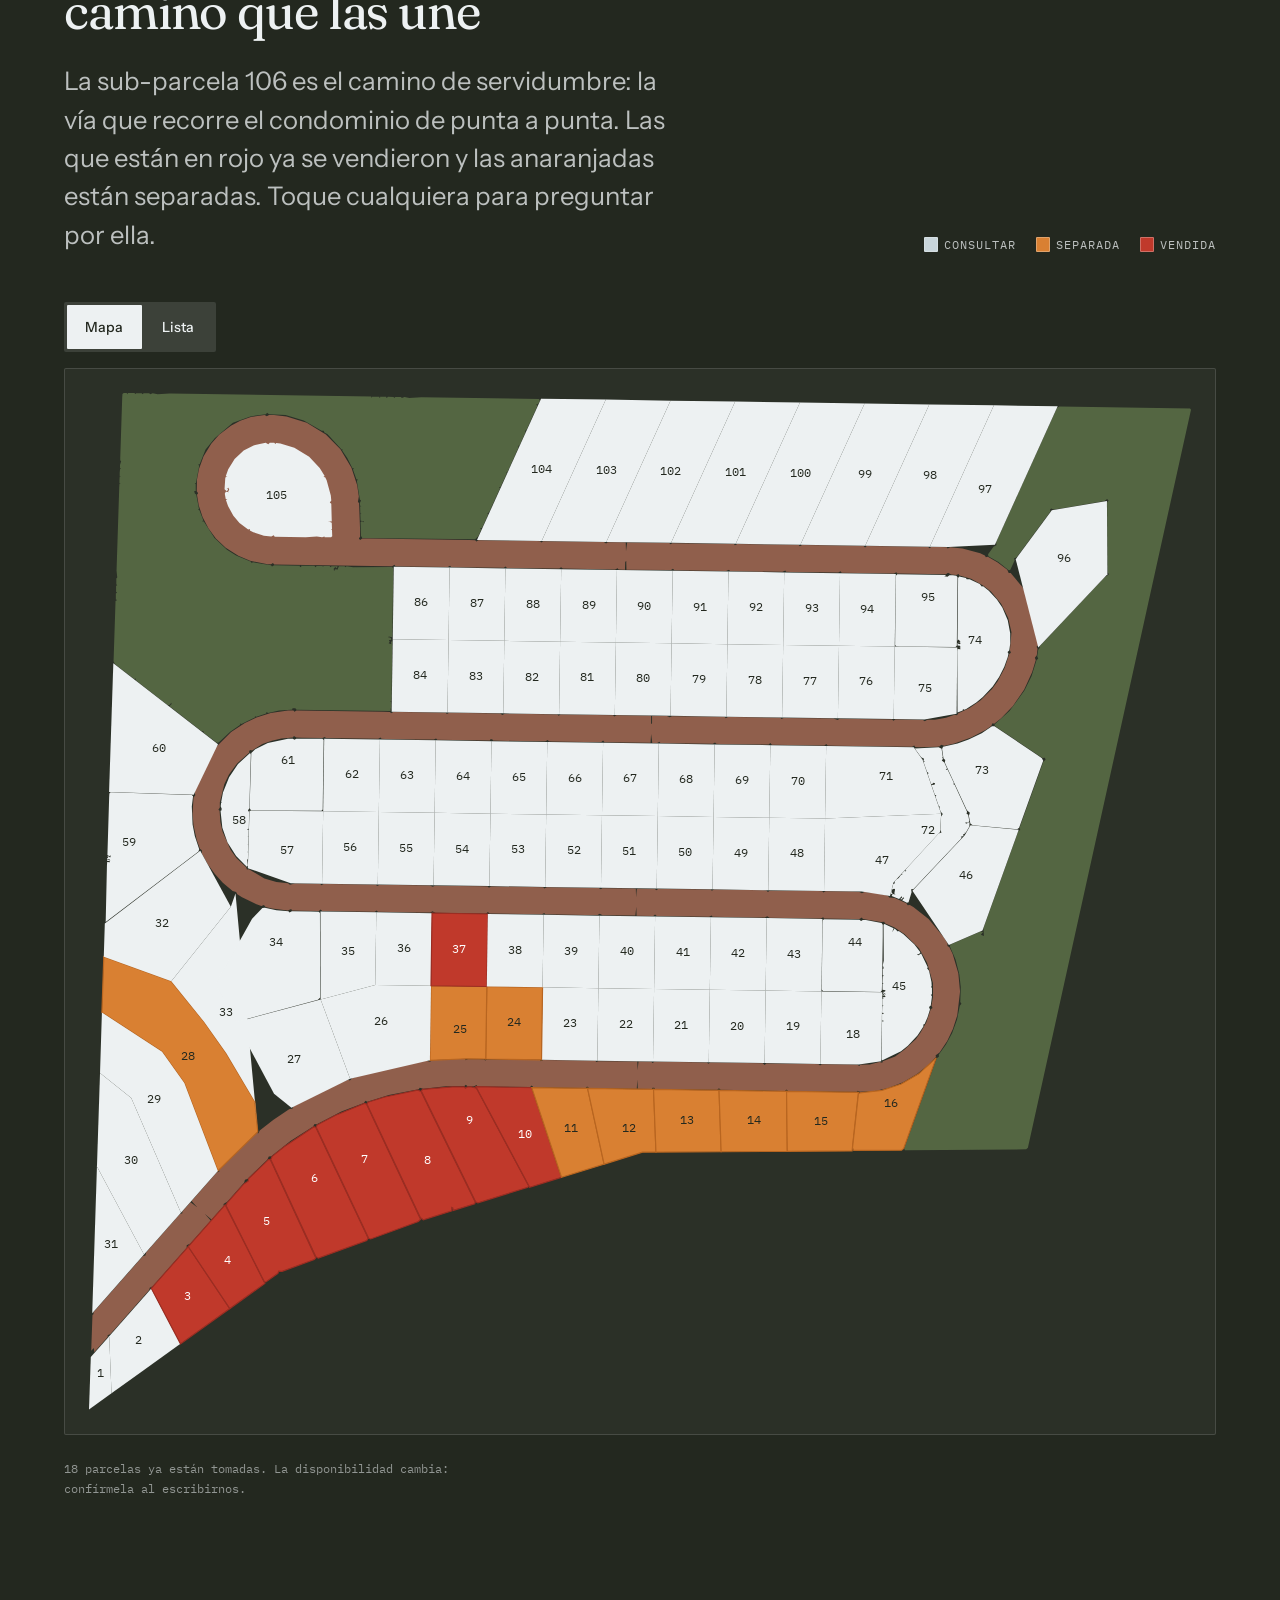
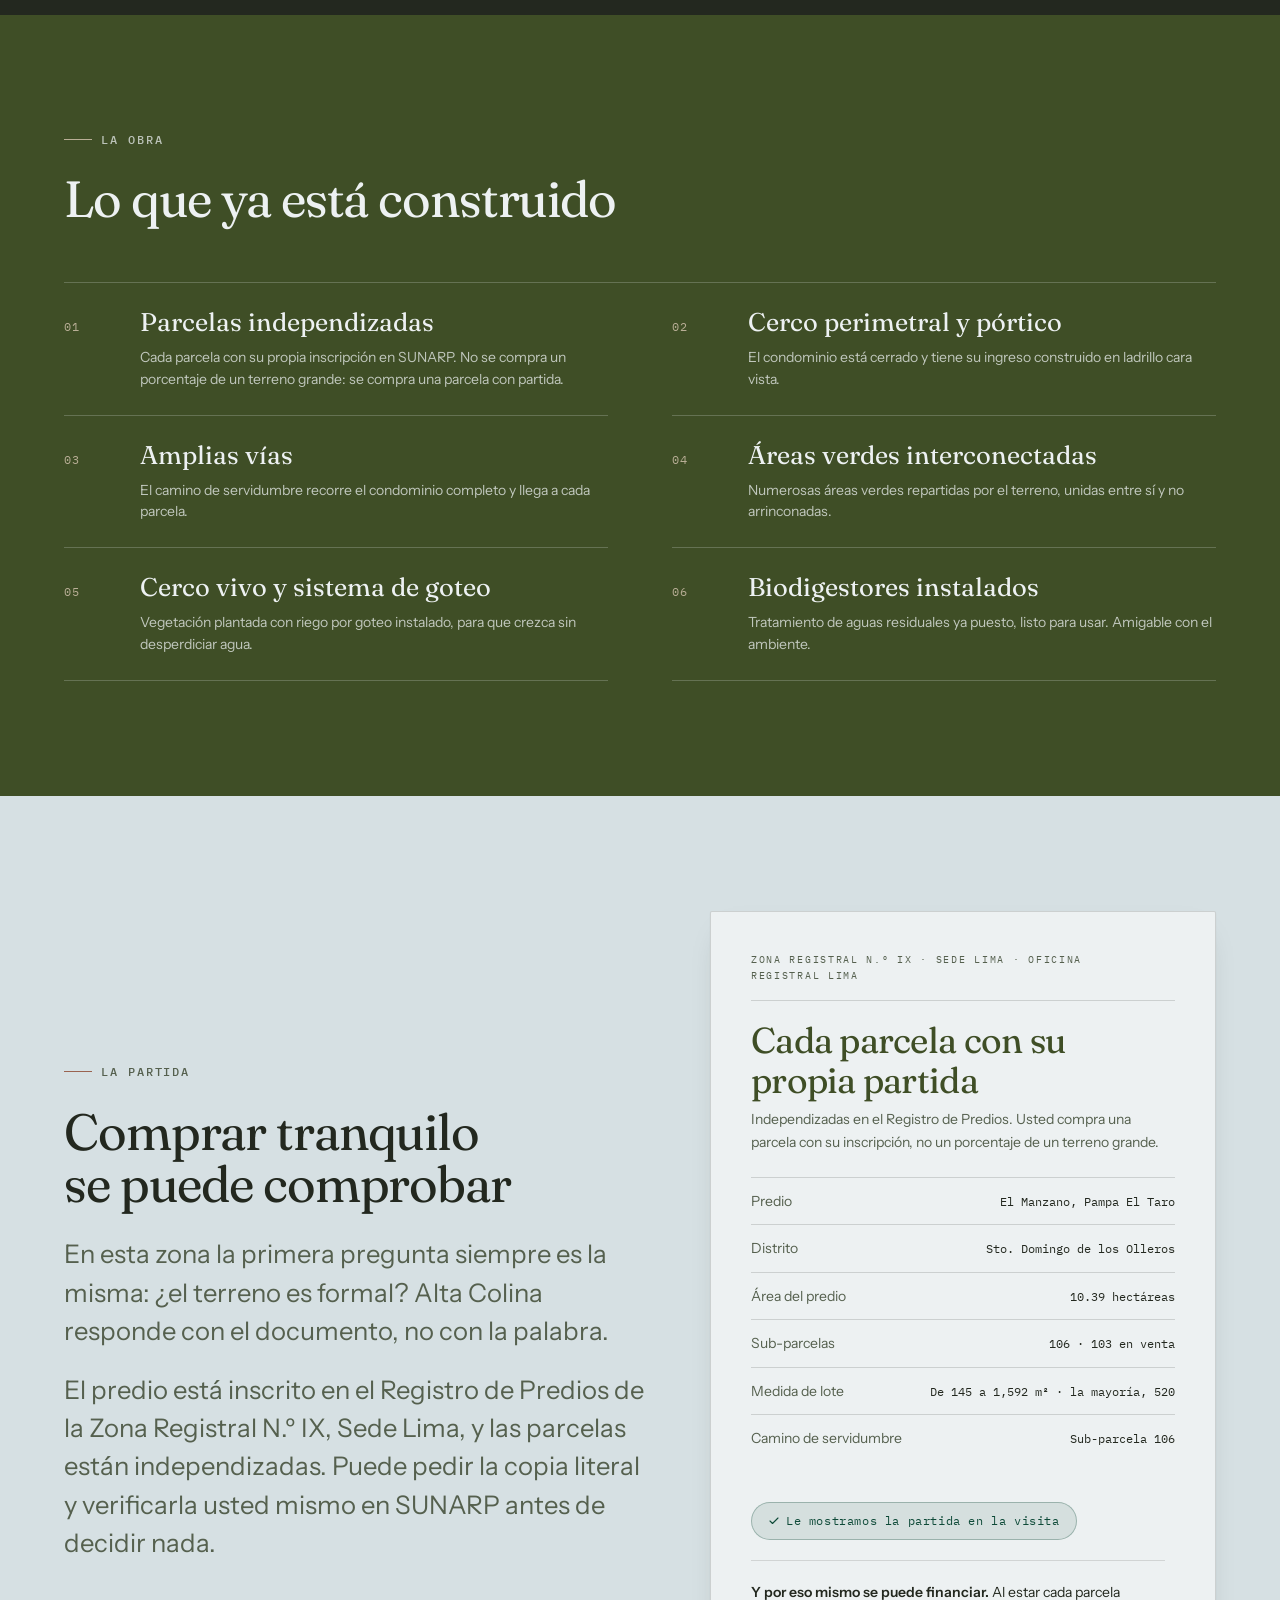
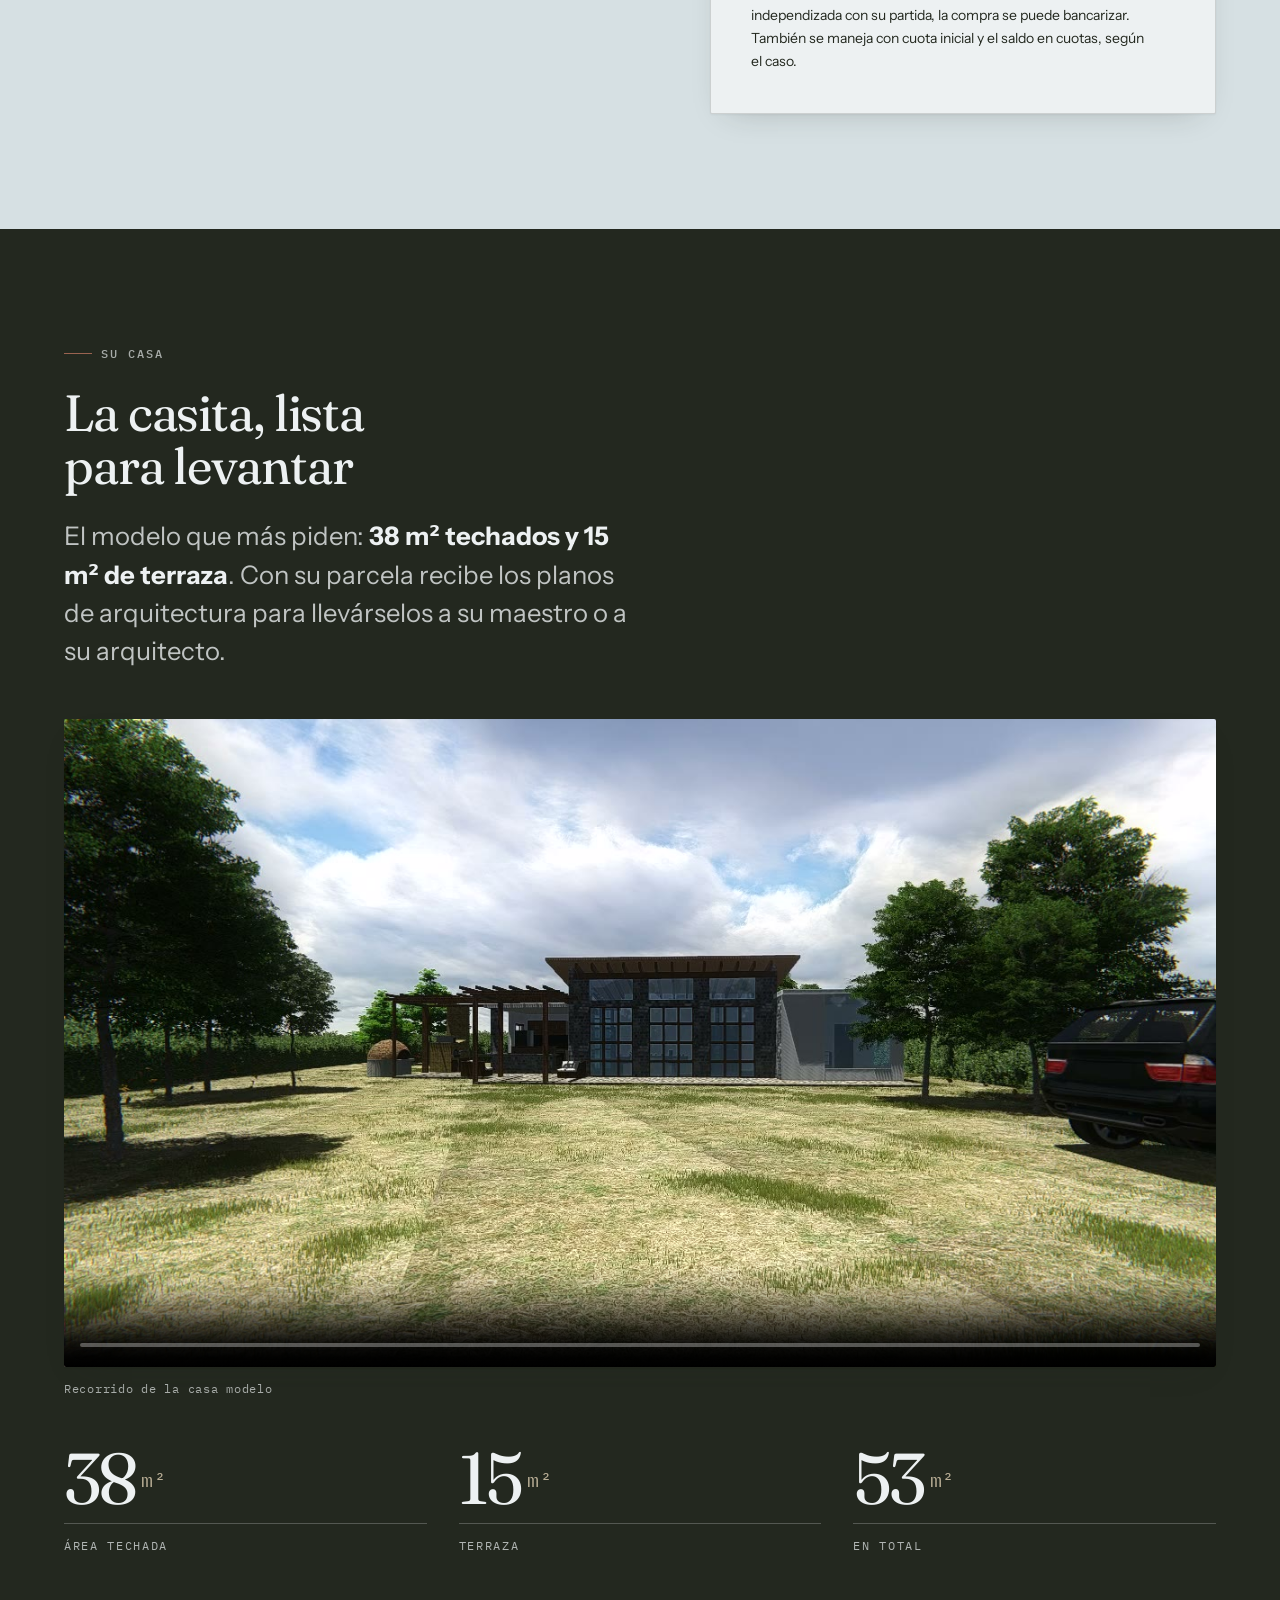
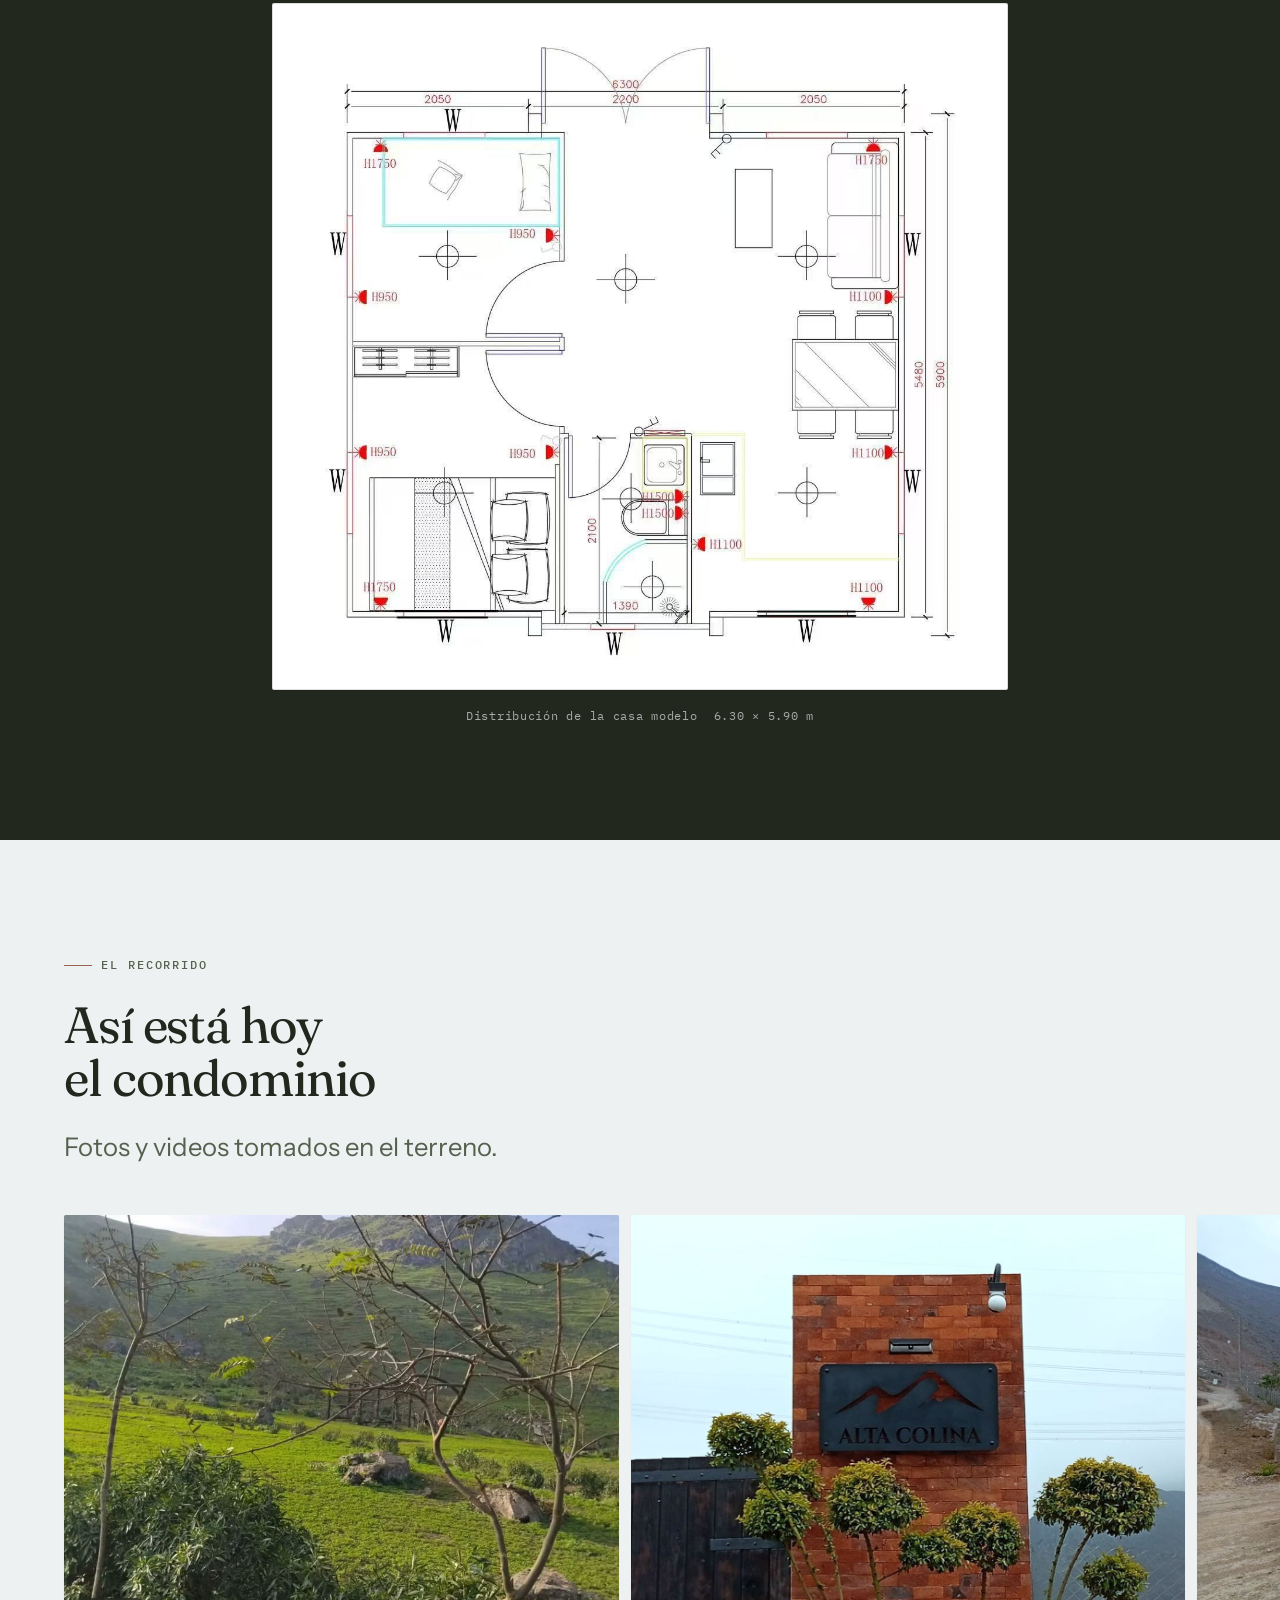
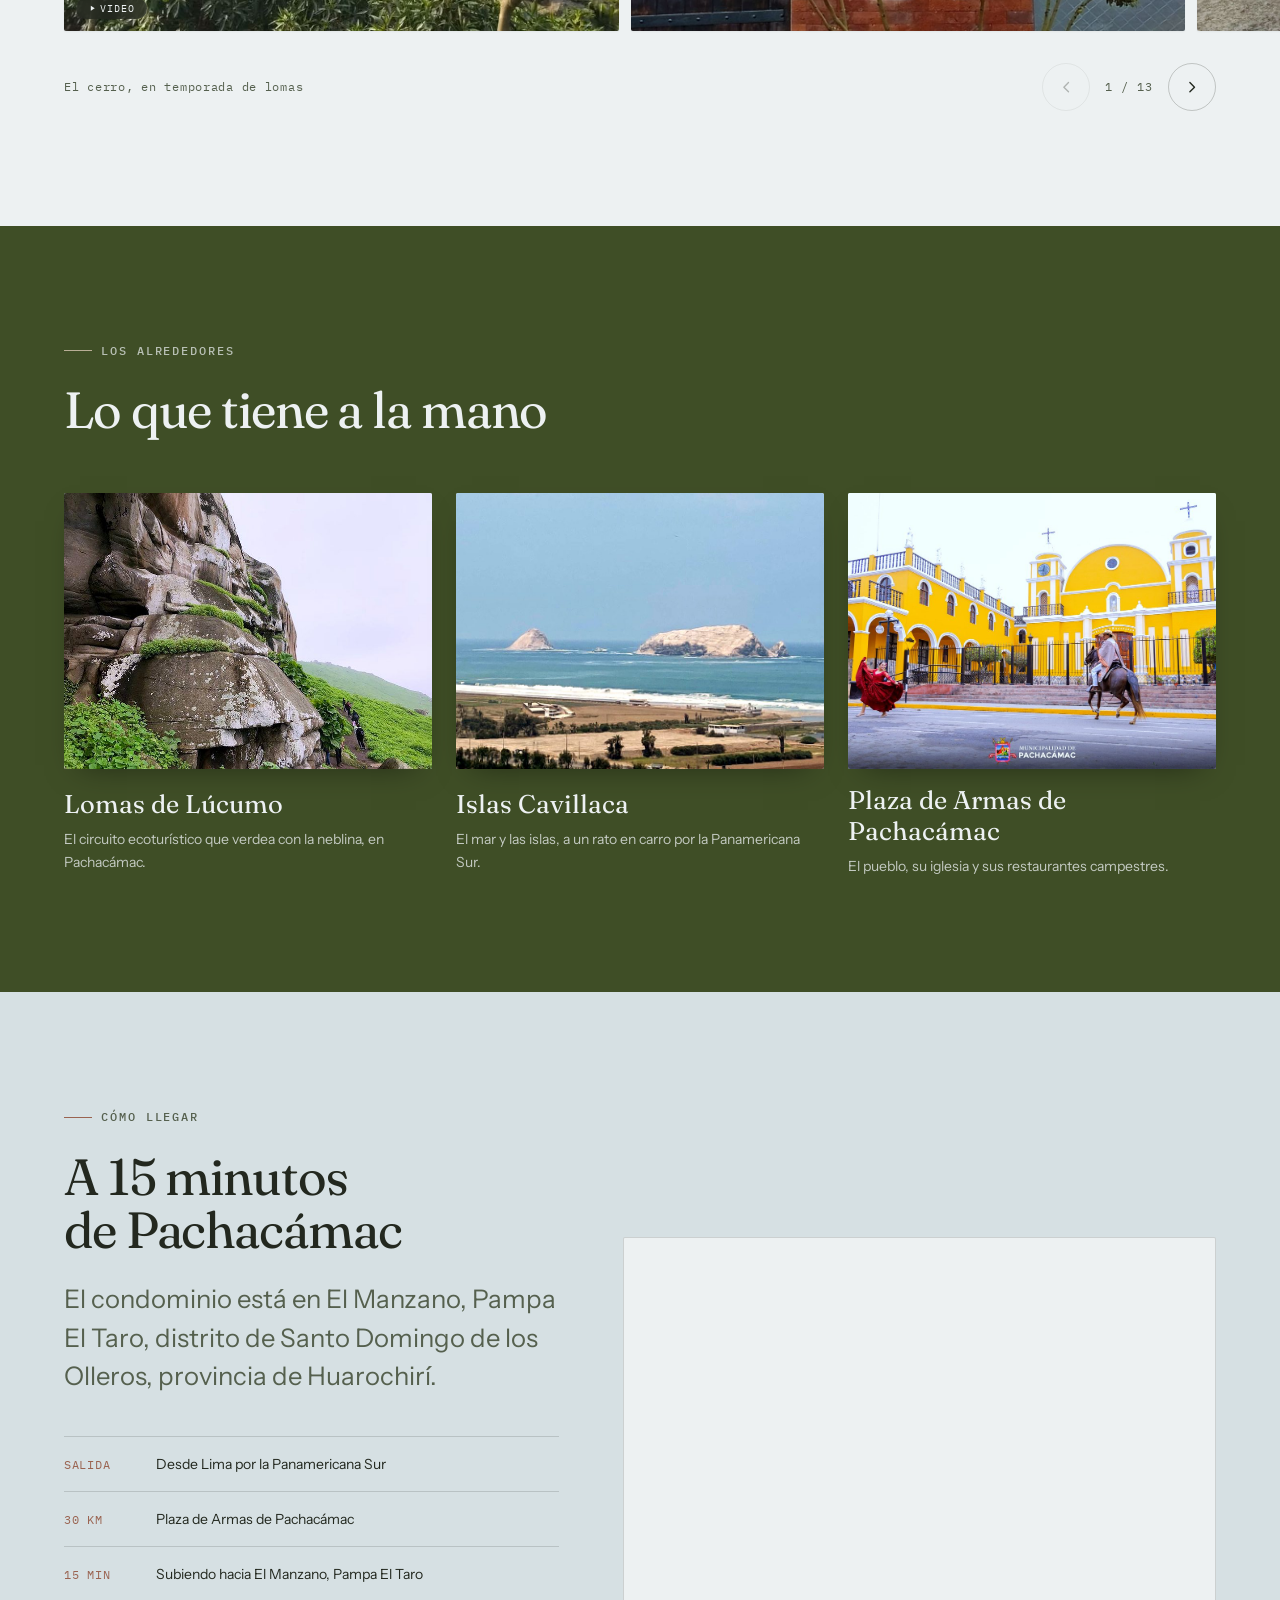
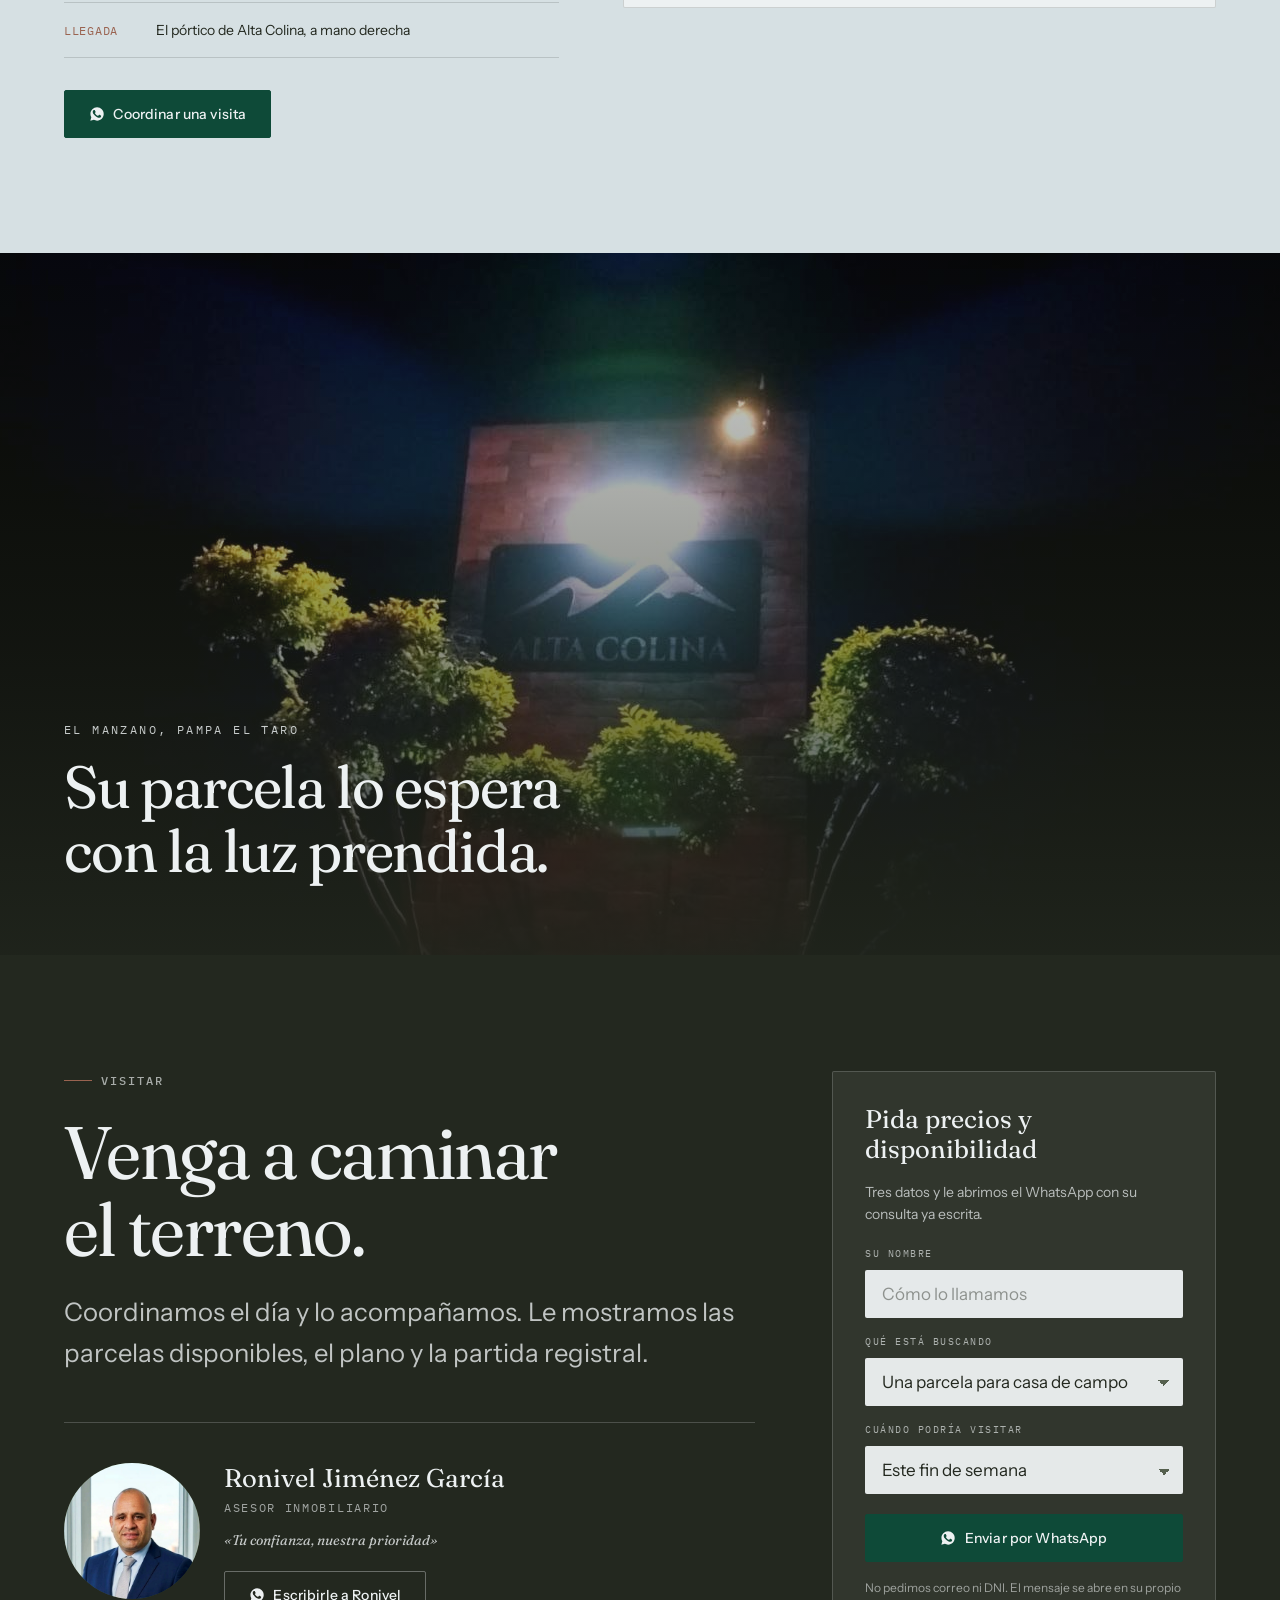
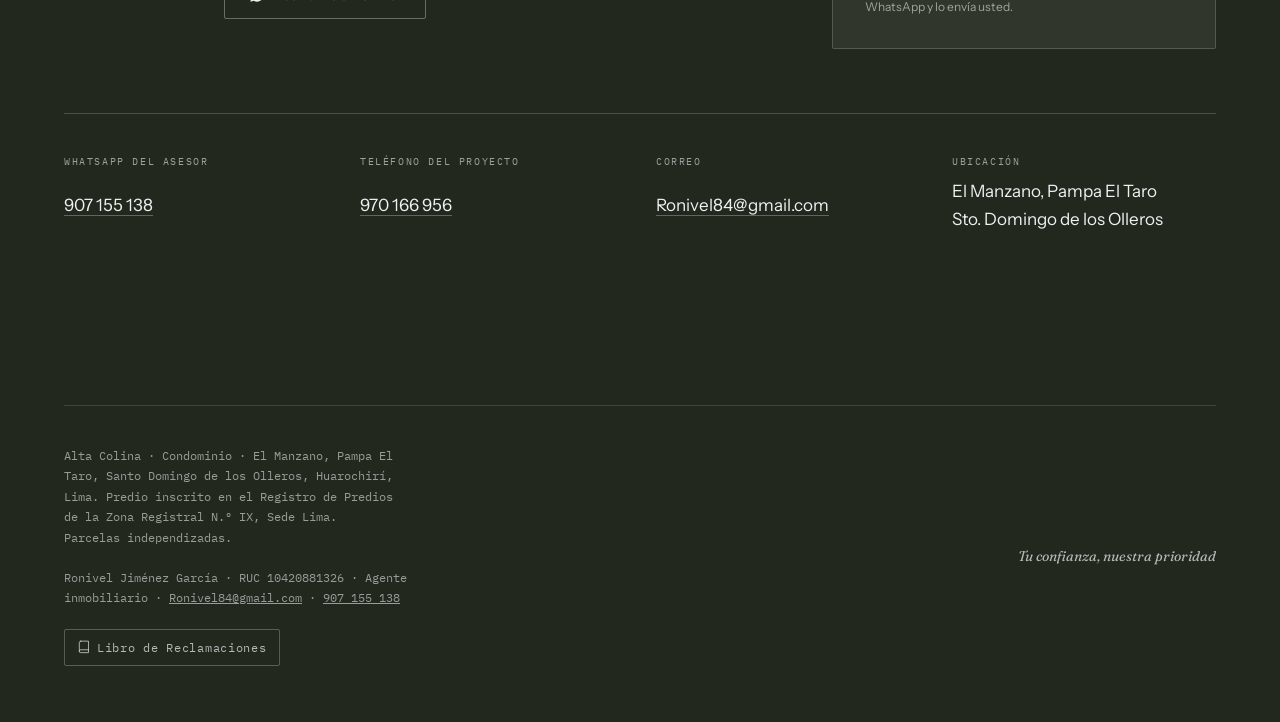
==== commit 2d50a1b1: "Preparar el paso a alta-colina.com El cliente pago completo y eligio alta-colina.com. Revision de pr" ====
--- a/index.html
+++ b/index.html
@@ -8,15 +8,15 @@
 <!-- OJO: cuando compren alta-colina.com y lo apunten aquí, cambiar estas cuatro
      direcciones y las del JSON-LD de abajo. Hoy el dominio no existe (no resuelve),
      y si apuntan ahí, al compartir el link no se ve la foto de vista previa. -->
-<link rel="canonical" href="https://by0nder.github.io/alta-colina/">
+<link rel="canonical" href="https://alta-colina.com/">
 
 <meta property="og:type" content="website">
 <meta property="og:locale" content="es_PE">
 <meta property="og:site_name" content="Alta Colina">
 <meta property="og:title" content="Alta Colina — Su parcela con partida registral propia">
 <meta property="og:description" content="103 parcelas independizadas en SUNARP, cada una con su partida propia, a 15 minutos de la Plaza de Pachacámac. Al estar independizadas se pueden financiar con banco.">
-<meta property="og:url" content="https://by0nder.github.io/alta-colina/">
-<meta property="og:image" content="https://by0nder.github.io/alta-colina/material/web/proyecto-portico-entrada.jpg">
+<meta property="og:url" content="https://alta-colina.com/">
+<meta property="og:image" content="https://alta-colina.com/material/web/proyecto-portico-entrada.jpg">
 <meta property="og:image:width" content="1440">
 <meta property="og:image:height" content="1084">
 <meta property="og:image:alt" content="Pórtico de ladrillo del condominio Alta Colina con el cerro verde de fondo">
@@ -706,18 +706,18 @@
   "@graph": [
     {
       "@type": "RealEstateListing",
-      "@id": "https://by0nder.github.io/alta-colina/#listado",
-      "url": "https://by0nder.github.io/alta-colina/",
+      "@id": "https://alta-colina.com/#listado",
+      "url": "https://alta-colina.com/",
       "name": "Alta Colina — Condominio",
       "description": "103 parcelas en venta, independizadas en SUNARP con partida propia, a 15 minutos de la Plaza de Pachacámac. Al estar independizadas se pueden financiar con banco.",
-      "image": "https://by0nder.github.io/alta-colina/material/web/proyecto-portico-entrada.jpg",
+      "image": "https://alta-colina.com/material/web/proyecto-portico-entrada.jpg",
       "inLanguage": "es-PE",
-      "provider": { "@id": "https://by0nder.github.io/alta-colina/#agente" },
-      "about": { "@id": "https://by0nder.github.io/alta-colina/#lugar" }
+      "provider": { "@id": "https://alta-colina.com/#agente" },
+      "about": { "@id": "https://alta-colina.com/#lugar" }
     },
     {
       "@type": "RealEstateAgent",
-      "@id": "https://by0nder.github.io/alta-colina/#agente",
+      "@id": "https://alta-colina.com/#agente",
       "name": "Ronivel Jiménez García",
       "taxID": "10420881326",
       "telephone": "+51907155138",
@@ -733,7 +733,7 @@
     },
     {
       "@type": "Place",
-      "@id": "https://by0nder.github.io/alta-colina/#lugar",
+      "@id": "https://alta-colina.com/#lugar",
       "name": "Condominio Alta Colina",
       "address": {
         "@type": "PostalAddress",
